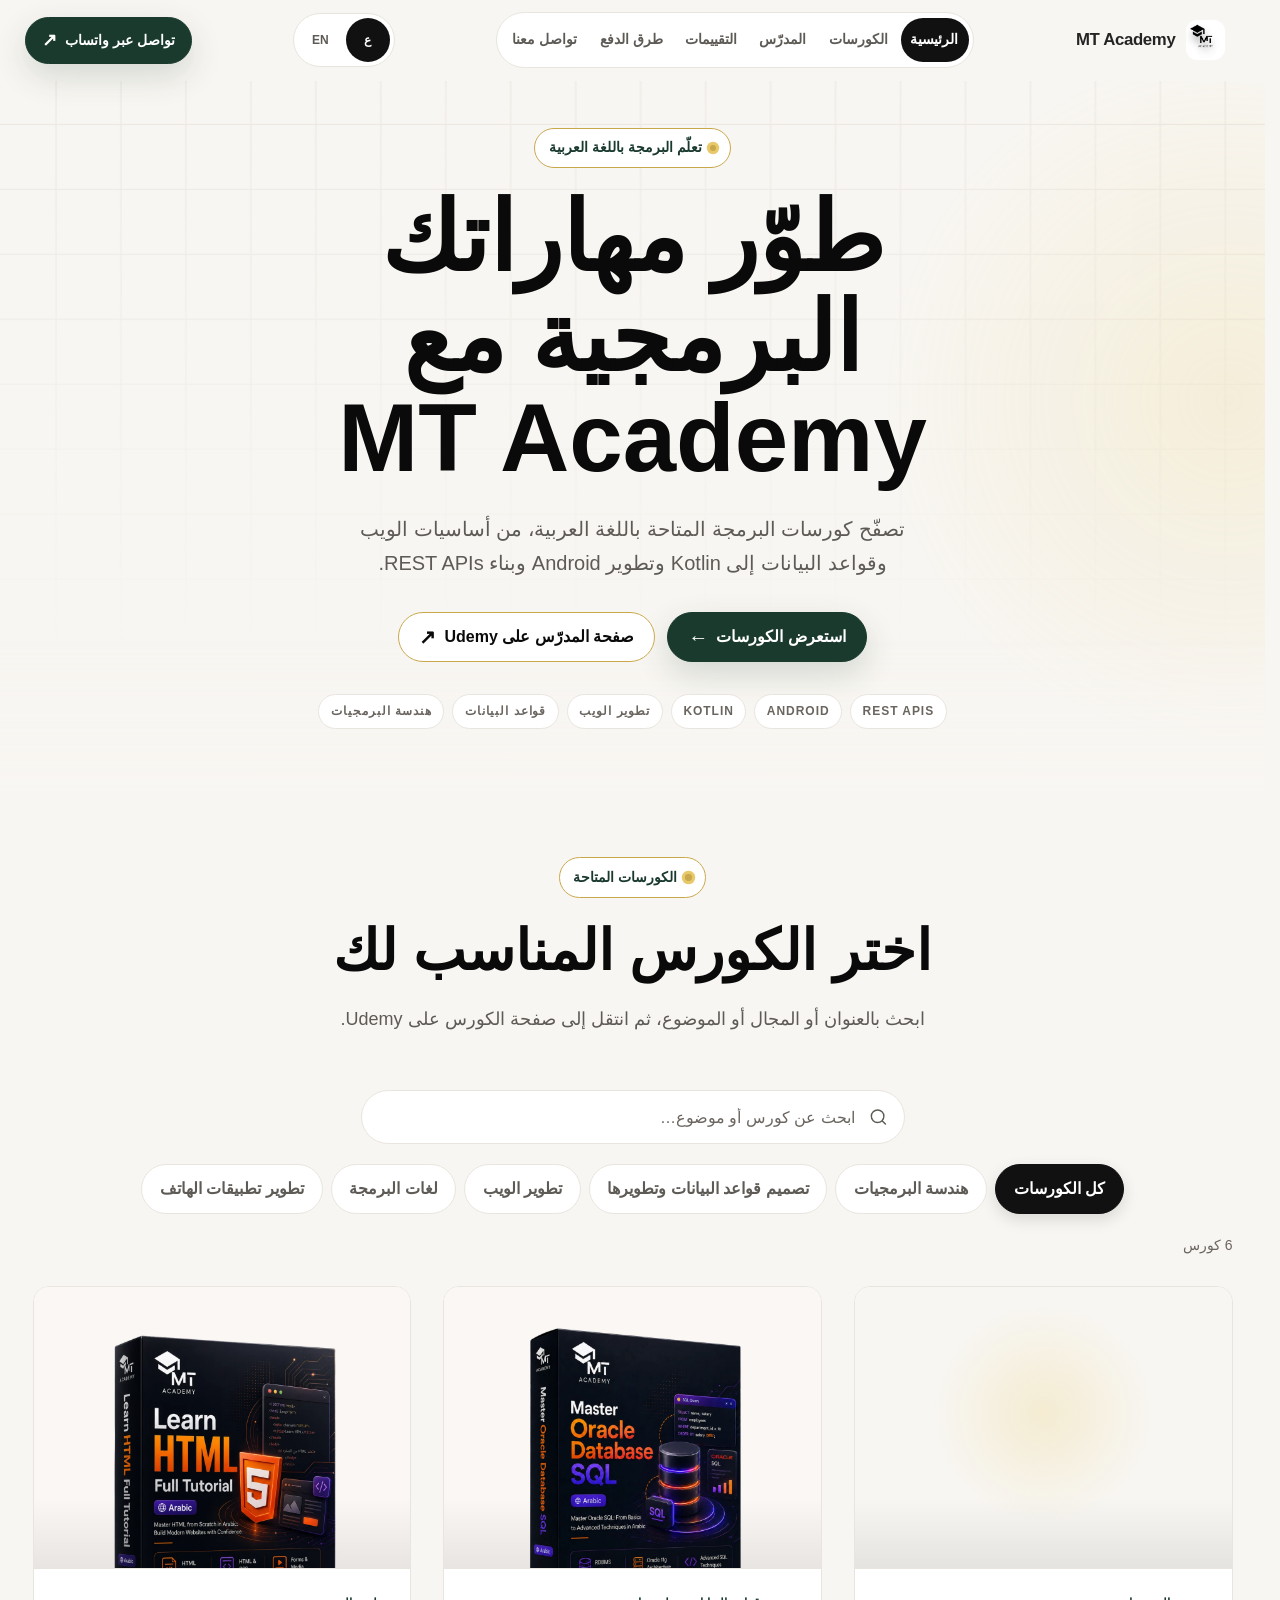
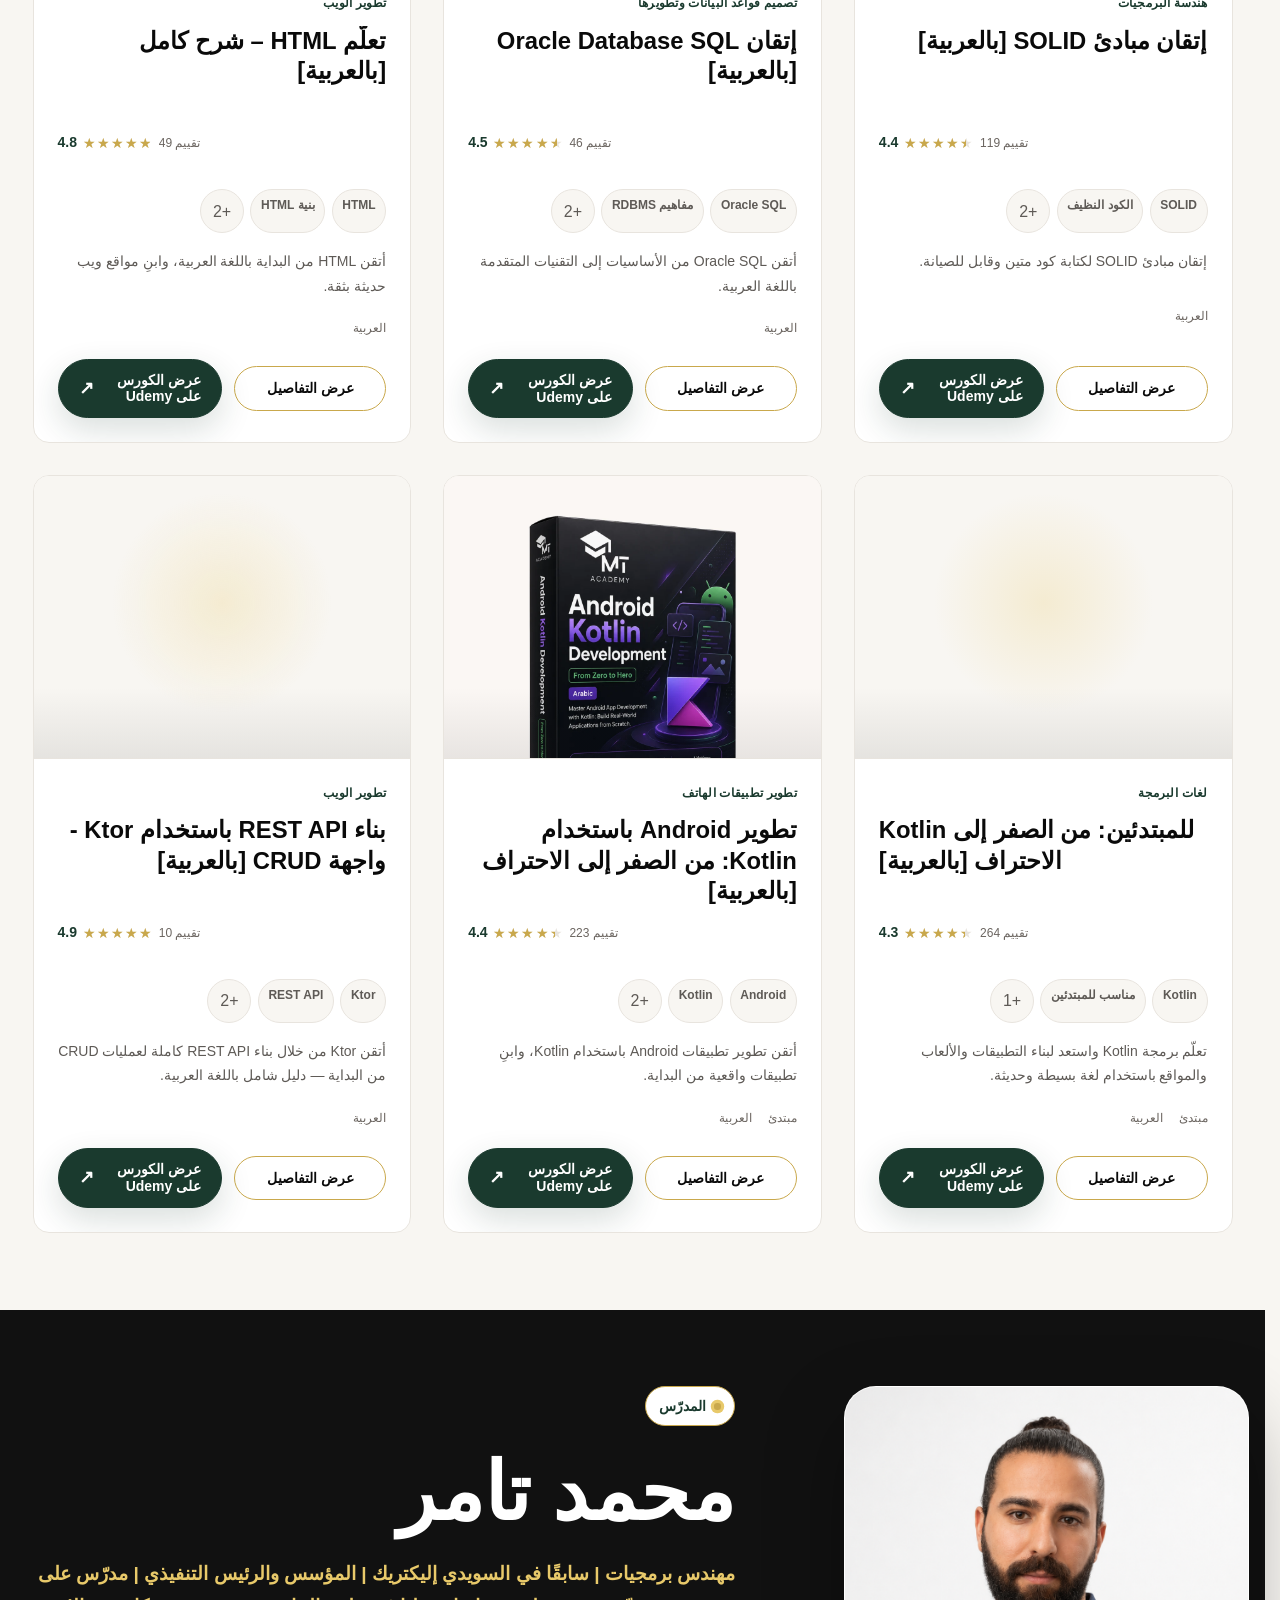
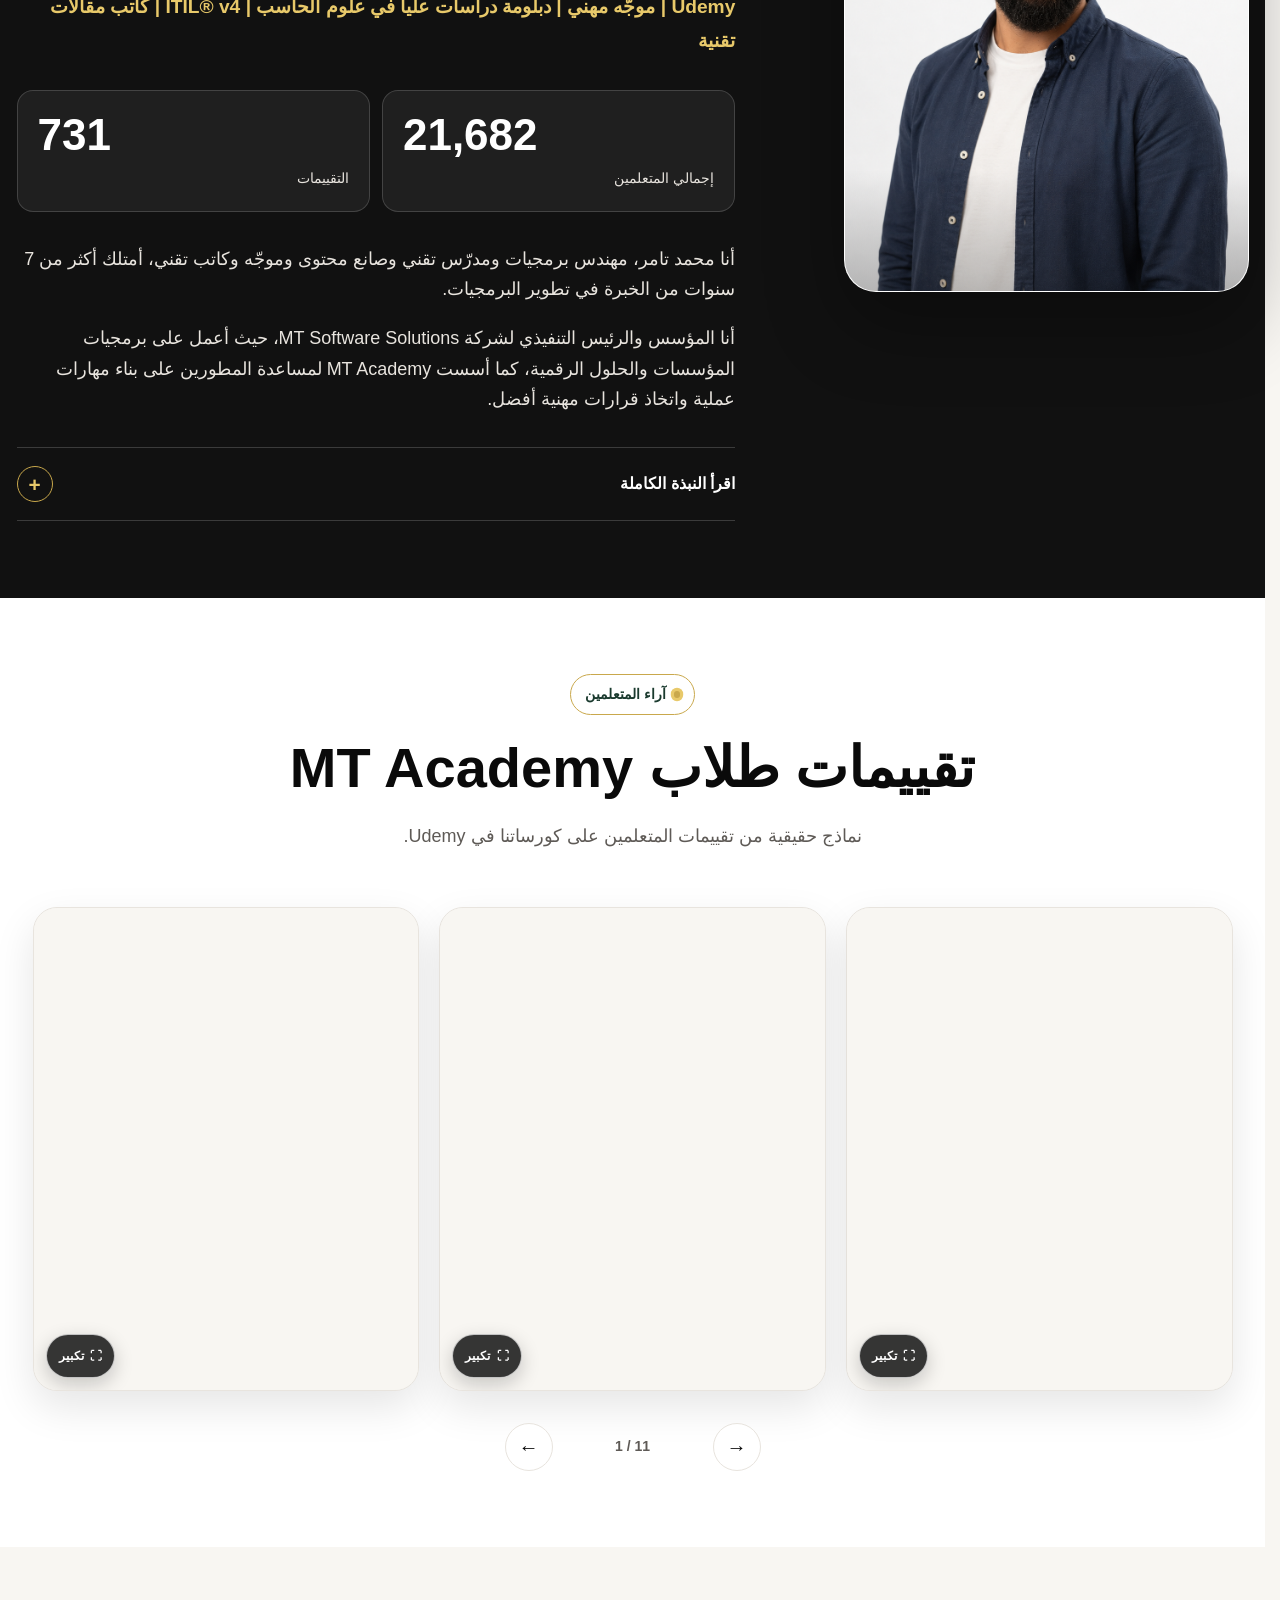
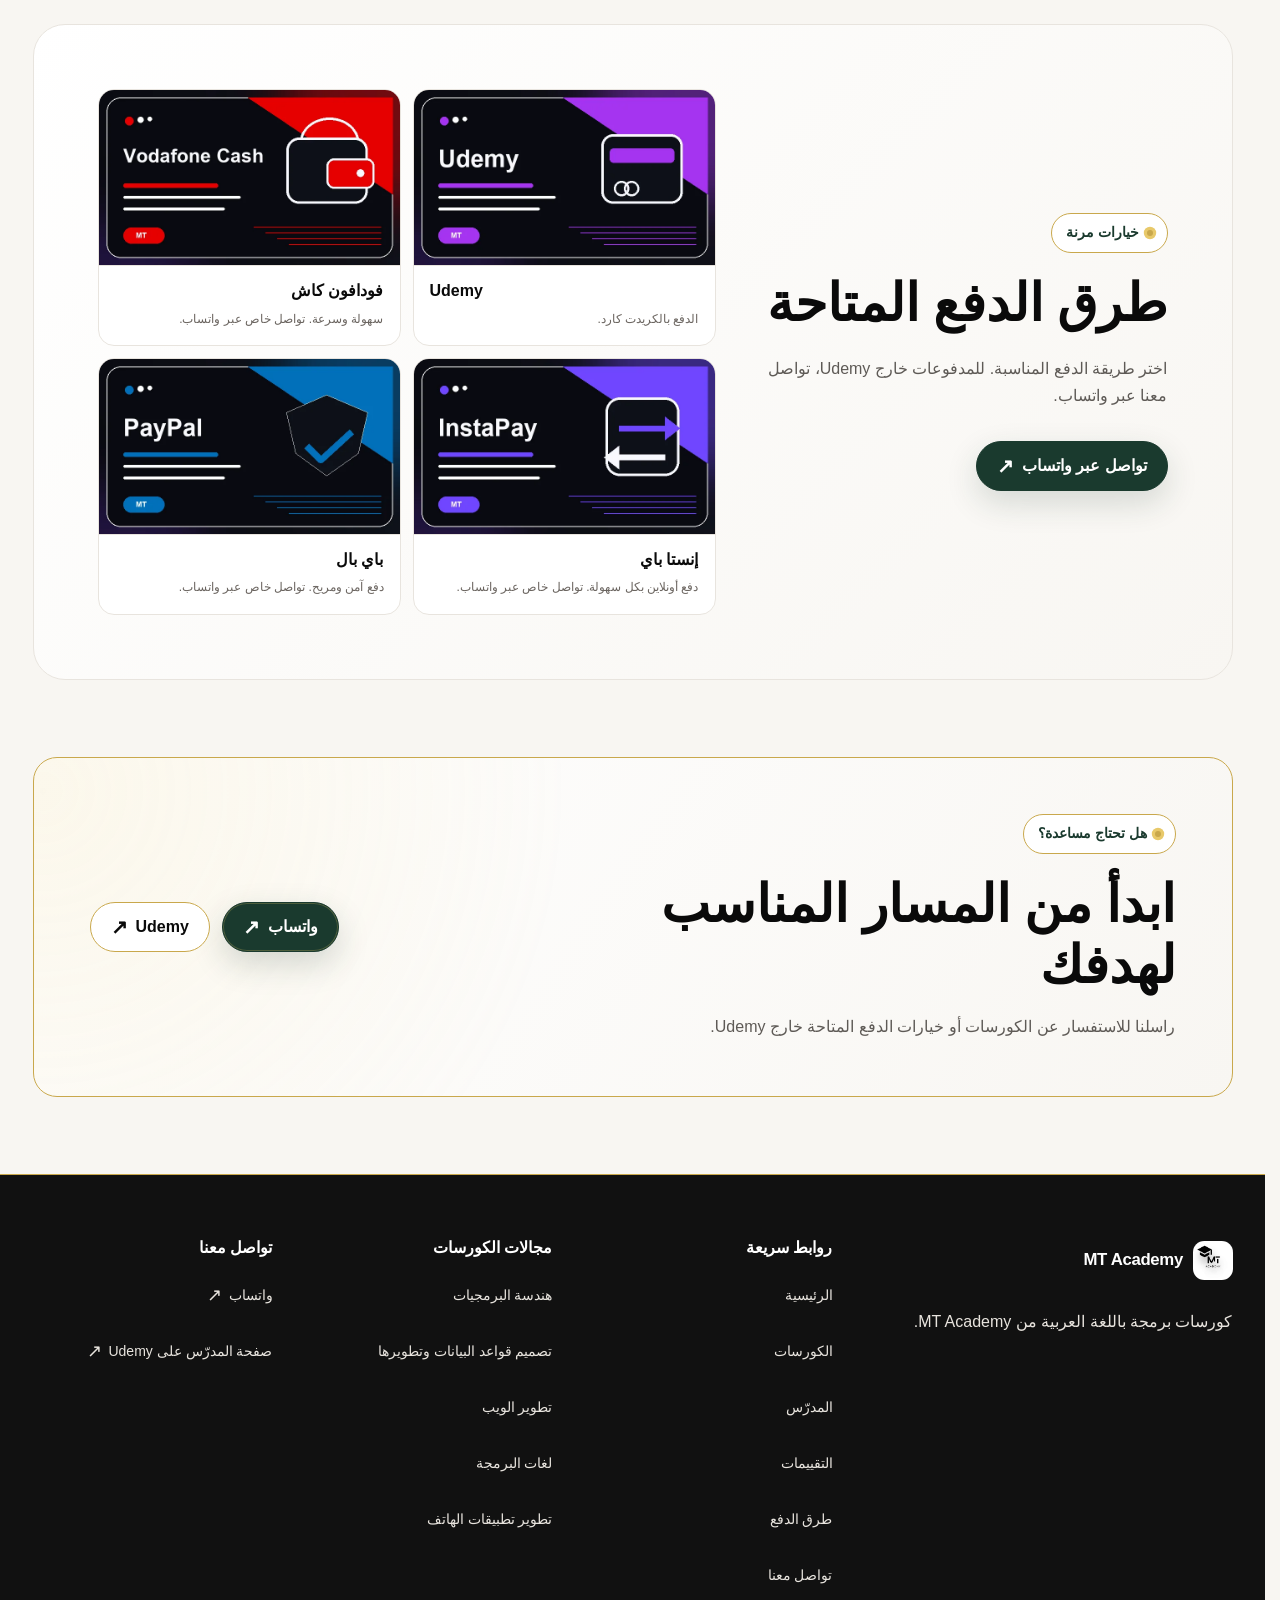
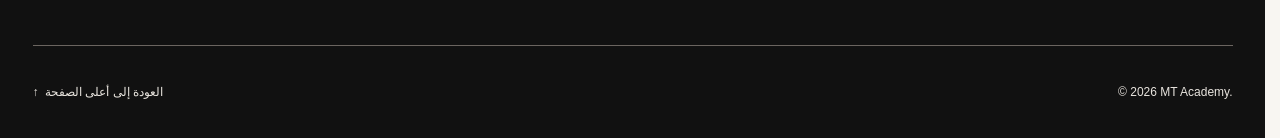
==== index.html @ cfdf0ddf "feat: add limited-time 30% course discount campaign" ====
<!doctype html>
<html lang="ar" dir="rtl">

<head>
  <meta charset="utf-8">
  <meta name="viewport" content="width=device-width, initial-scale=1">
  <meta name="theme-color" content="#f8f6f2">
  <meta name="color-scheme" content="light">
  <title>كورسات البرمجة بالعربي | MT Academy</title>
  <meta name="description"
    content="اكتشف كورسات MT Academy باللغة العربية في هندسة البرمجيات، وقواعد البيانات، وتطوير الويب، وKotlin، وAndroid، وبناء REST APIs.">
  <link rel="canonical" href="https://mtacademy-courses.github.io/">
  <link rel="alternate" hreflang="ar" href="https://mtacademy-courses.github.io/">
  <link rel="alternate" hreflang="en" href="https://mtacademy-courses.github.io/">
  <link rel="alternate" hreflang="x-default" href="https://mtacademy-courses.github.io/">

  <meta property="og:type" content="website">
  <meta property="og:locale" content="ar_EG">
  <meta property="og:site_name" content="MT Academy">
  <meta property="og:title" content="كورسات البرمجة بالعربي | MT Academy">
  <meta property="og:description"
    content="اكتشف كورسات MT Academy باللغة العربية في هندسة البرمجيات، وقواعد البيانات، وتطوير الويب، وKotlin، وAndroid، وبناء REST APIs.">
  <meta property="og:url" content="https://mtacademy-courses.github.io/">
  <meta property="og:image" content="https://mtacademy-courses.github.io/assets/images/brand/social-preview.png">
  <meta property="og:image:width" content="1200">
  <meta property="og:image:height" content="630">
  <meta property="og:image:alt" content="MT Academy — كورسات برمجة باللغة العربية">

  <meta name="twitter:card" content="summary_large_image">
  <meta name="twitter:title" content="كورسات البرمجة بالعربي | MT Academy">
  <meta name="twitter:description"
    content="اكتشف كورسات MT Academy باللغة العربية في هندسة البرمجيات، وقواعد البيانات، وتطوير الويب، وKotlin، وAndroid، وبناء REST APIs.">
  <meta name="twitter:image" content="https://mtacademy-courses.github.io/assets/images/brand/social-preview.png">
  <meta name="twitter:image:alt" content="MT Academy — كورسات برمجة باللغة العربية">

  <link rel="icon" type="image/jpeg" sizes="1000x1000" href="./assets/images/brand/mt-academy-logo.jpg">
  <link rel="stylesheet" href="./assets/css/styles.css">

  <script id="structured-data" type="application/ld+json">{}</script>
  <script defer src="./assets/js/courses-data.js"></script>
  <script defer src="./assets/js/app.js"></script>
</head>

<body>
  <span class="top-anchor" id="top" aria-hidden="true"></span>
  <a class="skip-link" href="#main-content" data-config-text="interface.skipToContentLabel">انتقل إلى المحتوى
    الرئيسي</a>

  <header class="site-header">
    <div class="container header-inner">
      <a class="brand" href="#top" aria-label="MT Academy — الصفحة الرئيسية">
        <img class="brand__logo" src="./assets/images/brand/mt-academy-logo.jpg" data-config-src="logo.src"
          width="1000" height="1000" alt="">
        <span class="brand__name" data-config-text="brandName">MT Academy</span>
      </a>

      <nav class="desktop-nav" aria-label="التنقل الرئيسي">
        <a class="nav-link is-active" data-nav-link data-config-text="navigation.0.label"
          data-config-href="navigation.0.href" href="#top">الرئيسية</a>
        <a class="nav-link" data-nav-link data-config-text="navigation.1.label" data-config-href="navigation.1.href"
          href="#courses">الكورسات</a>
        <a class="nav-link" data-nav-link data-config-text="navigation.2.label" data-config-href="navigation.2.href"
          href="#instructor">المدرّس</a>
        <a class="nav-link" data-nav-link data-config-text="navigation.3.label" data-config-href="navigation.3.href"
          href="#reviews">التقييمات</a>
        <a class="nav-link" data-nav-link data-config-text="navigation.4.label" data-config-href="navigation.4.href"
          href="#payment">طرق الدفع</a>
        <a class="nav-link" data-nav-link data-config-text="navigation.5.label" data-config-href="navigation.5.href"
          href="#contact">تواصل معنا</a>
      </nav>

      <div class="language-switcher language-switcher--desktop" data-language-switcher role="group"
        aria-label="اختيار اللغة">
        <button class="language-switcher__option is-active" type="button" data-language-option="ar" aria-label="العربية"
          aria-pressed="true" lang="ar">ع</button>
        <button class="language-switcher__option" type="button" data-language-option="en" aria-label="English"
          aria-pressed="false" lang="en">EN</button>
      </div>

      <a class="button button--compact header-cta" href="https://wa.me/201032105166"
        data-config-href="headerCta.url" target="_blank" rel="noopener noreferrer">
        <span data-config-text="headerCta.label">تواصل عبر واتساب</span>
        <span class="button__arrow" aria-hidden="true">↗</span>
      </a>

      <button class="menu-toggle" id="mobile-menu-toggle" type="button" aria-label="فتح القائمة"
        aria-controls="mobile-nav" aria-expanded="false">
        <span aria-hidden="true"></span>
        <span aria-hidden="true"></span>
        <span aria-hidden="true"></span>
      </button>
    </div>

    <div class="mobile-nav" id="mobile-nav" hidden>
      <nav class="mobile-nav__inner container" aria-label="التنقل على الهاتف">
        <a class="mobile-nav__link" data-nav-link data-config-text="navigation.0.label"
          data-config-href="navigation.0.href" href="#top">الرئيسية</a>
        <a class="mobile-nav__link" data-nav-link data-config-text="navigation.1.label"
          data-config-href="navigation.1.href" href="#courses">الكورسات</a>
        <a class="mobile-nav__link" data-nav-link data-config-text="navigation.2.label"
          data-config-href="navigation.2.href" href="#instructor">المدرّس</a>
        <a class="mobile-nav__link" data-nav-link data-config-text="navigation.3.label"
          data-config-href="navigation.3.href" href="#reviews">التقييمات</a>
        <a class="mobile-nav__link" data-nav-link data-config-text="navigation.4.label"
          data-config-href="navigation.4.href" href="#payment">طرق الدفع</a>
        <a class="mobile-nav__link" data-nav-link data-config-text="navigation.5.label"
          data-config-href="navigation.5.href" href="#contact">تواصل معنا</a>
        <div class="language-switcher language-switcher--mobile" data-language-switcher role="group"
          aria-label="اختيار اللغة">
          <button class="language-switcher__option is-active" type="button" data-language-option="ar"
            aria-label="العربية" aria-pressed="true" lang="ar">العربية</button>
          <button class="language-switcher__option" type="button" data-language-option="en" aria-label="English"
            aria-pressed="false" lang="en">English</button>
        </div>
        <a class="button mobile-nav__cta" href="https://wa.me/201032105166"
          data-config-href="headerCta.url" target="_blank" rel="noopener noreferrer">
          <span data-config-text="headerCta.label">تواصل عبر واتساب</span>
          <span class="button__arrow" aria-hidden="true">↗</span>
        </a>
      </nav>
    </div>
  </header>

  <main id="main-content">
    <section class="hero" aria-labelledby="hero-title">
      <div class="hero__glow hero__glow--one" aria-hidden="true"></div>
      <div class="container hero__content">
        <section class="promotion-panel" data-promotion aria-labelledby="promotion-title" hidden>
          <div class="promotion-panel__glow" aria-hidden="true"></div>
          <div class="promotion-panel__offer">
            <p class="promotion-panel__label" data-config-text="promotion.offerLabel">عرض لفترة محدودة</p>
            <p class="promotion-panel__discount" aria-hidden="true">
              <strong data-promotion-discount dir="ltr"></strong>
            </p>
          </div>

          <div class="promotion-panel__message">
            <h2 id="promotion-title" data-config-text="promotion.headline">خصم 30% على جميع الكورسات المتاحة</h2>
            <p data-config-text="promotion.supportingText">
              اختَر الكورس المناسب وابدأ التعلّم قبل انتهاء العرض.
            </p>
          </div>

          <div class="promotion-panel__countdown">
            <p id="promotion-countdown-label" data-config-text="promotion.countdownIntro">ينتهي العرض خلال</p>
            <time class="promotion-countdown" data-promotion-countdown role="timer"
              aria-labelledby="promotion-countdown-label">
              <span class="promotion-countdown__unit">
                <strong data-countdown-value="days"></strong>
                <span data-config-text="promotion.daysLabel">يوم</span>
              </span>
              <span class="promotion-countdown__unit">
                <strong data-countdown-value="hours"></strong>
                <span data-config-text="promotion.hoursLabel">ساعة</span>
              </span>
              <span class="promotion-countdown__unit">
                <strong data-countdown-value="minutes"></strong>
                <span data-config-text="promotion.minutesLabel">دقيقة</span>
              </span>
              <span class="promotion-countdown__unit">
                <strong data-countdown-value="seconds"></strong>
                <span data-config-text="promotion.secondsLabel">ثانية</span>
              </span>
            </time>
          </div>

          <div class="promotion-panel__action">
            <a class="button promotion-panel__cta" href="#courses" data-config-href="promotion.target">
              <span data-config-text="promotion.ctaLabel">استعرض الكورسات واحصل على الخصم</span>
              <span class="button__arrow" aria-hidden="true">↓</span>
            </a>
            <p class="promotion-panel__clarification" data-config-text="promotion.linkClarification">
              استخدم رابط Udemy الموجود داخل بطاقة الكورس للحصول على العرض.
            </p>
          </div>
        </section>
        <p class="visually-hidden" data-promotion-status role="status" aria-live="polite" aria-atomic="true"></p>

        <p class="eyebrow" data-config-text="hero.eyebrow">تعلّم البرمجة باللغة العربية</p>
        <h1 id="hero-title" data-config-text="hero.title">طوّر مهاراتك البرمجية مع MT Academy</h1>
        <p class="hero__description" data-config-text="hero.description">
          تصفّح كورسات البرمجة المتاحة باللغة العربية، من أساسيات الويب وقواعد البيانات إلى Kotlin وتطوير Android وبناء
          REST APIs.
        </p>
        <div class="hero__actions">
          <a class="button" href="#courses" data-config-href="hero.cta.href">
            <span data-config-text="hero.cta.label">تصفّح الكورسات</span>
            <span class="button__arrow" aria-hidden="true">←</span>
          </a>
          <a class="button button--secondary" href="https://www.udemy.com/user/mohamed-tamer-15/"
            data-config-href="hero.secondaryCta.href" target="_blank" rel="noopener noreferrer">
            <span data-config-text="hero.secondaryCta.label">صفحة المدرّس على Udemy</span>
            <span class="button__arrow" aria-hidden="true">↗</span>
          </a>
        </div>
        <div class="hero__topics" aria-label="مجالات الكورسات" data-hero-topics>
          <span>Programming</span>
          <span>Android</span>
          <span>Web</span>
          <span>Database</span>
          <span>Backend</span>
        </div>
      </div>
    </section>

    <section class="courses-section section" id="courses" aria-labelledby="courses-title">
      <div class="container">
        <div class="section-heading section-heading--centered">
          <p class="eyebrow" data-config-text="catalog.eyebrow">الكورسات المتاحة</p>
          <h2 id="courses-title" data-config-text="catalog.title">اختر الكورس المناسب لك</h2>
          <p data-config-text="catalog.description">
            ابحث بالعنوان أو المجال أو الموضوع، ثم انتقل إلى صفحة الكورس على Udemy.
          </p>
        </div>

        <div class="catalog-controls" aria-label="أدوات تصفية الكورسات">
          <div class="search-field">
            <label class="visually-hidden" for="course-search">ابحث في الكورسات</label>
            <svg aria-hidden="true" viewBox="0 0 24 24" width="20" height="20">
              <path d="m21 21-4.35-4.35m2.35-5.65a8 8 0 1 1-16 0 8 8 0 0 1 16 0Z" fill="none" stroke="currentColor"
                stroke-width="1.8" stroke-linecap="round"></path>
            </svg>
            <input id="course-search" type="search" inputmode="search" autocomplete="off"
              placeholder="ابحث عن كورس أو موضوع…">
            <button id="search-clear" class="search-clear" type="button" aria-label="مسح البحث" hidden>×</button>
          </div>

          <div class="filter-scroller" aria-label="تصنيف الكورسات">
            <div class="filter-buttons" id="filter-buttons" role="group" aria-label="تصفية حسب المجال"></div>
          </div>
        </div>

        <div class="catalog-meta">
          <p id="results-count" aria-live="polite" aria-atomic="true">جارٍ تحميل الكورسات…</p>
        </div>

        <div class="course-grid" id="course-grid"></div>

        <div class="empty-state" id="empty-state" hidden>
          <span class="empty-state__icon" aria-hidden="true">⌕</span>
          <h3>لم نجد كورسات مطابقة</h3>
          <p>جرّب كلمة بحث أخرى أو اعرض كل المجالات.</p>
          <button class="button button--secondary" id="empty-reset" type="button">إعادة ضبط البحث</button>
        </div>

        <noscript>
          <div class="noscript-courses">
            <h3>الكورسات المتاحة</h3>
            <p>يعمل البحث والتصفية عند تفعيل JavaScript. يمكنك التسجيل مباشرة من الروابط التالية:</p>
            <ul>
              <li><a
                  href="https://www.udemy.com/course/master-solid-principles-arabic/?couponCode=MT-SOLID-AUG-2026"
                  target="_blank" rel="noopener noreferrer">Master
                  SOLID Principles [Arabic]</a></li>
              <li><a
                  href="https://www.udemy.com/course/master-oracle-database-sql-arabic/?couponCode=MT-ORACLE-AUG-2026"
                  target="_blank" rel="noopener noreferrer">Master
                  Oracle Database SQL [Arabic]</a></li>
              <li><a
                  href="https://www.udemy.com/course/learn-html-full-tutorial-arabic/?couponCode=MT-HTML-AUG-2026"
                  target="_blank" rel="noopener noreferrer">Learn
                  HTML – Full Tutorial [Arabic]</a></li>
              <li><a href="https://www.udemy.com/course/kotlin-course-arabic/?couponCode=MT-KOTLIN-AUG-2026"
                  target="_blank" rel="noopener noreferrer">Kotlin for
                  Beginners: From Zero to Hero [Arabic]</a></li>
              <li><a
                  href="https://www.udemy.com/course/android-kotlin-development-from-zero-to-hero-2022-arabic/?couponCode=MT-ANDROID-AUG-2026"
                  target="_blank" rel="noopener noreferrer">Android
                  Kotlin Development: From Zero to Hero [Arabic]</a></li>
              <li><a href="https://www.udemy.com/course/ktor-restapi-arabic-2024/?couponCode=MT-KTOR-AUG-2026"
                  target="_blank" rel="noopener noreferrer">Build a
                  REST API with Ktor – CRUD API [Arabic]</a></li>
            </ul>
          </div>
        </noscript>
      </div>
    </section>

    <section class="instructor-section section" id="instructor" aria-labelledby="instructor-title">
      <div class="container instructor-layout">
        <figure class="instructor-visual">
          <div class="instructor-portrait-frame">
            <img src="./assets/images/Me.png" data-config-src="instructorProfile.image.src" width="948" height="1659"
              alt="Mohamed Tamer" loading="lazy" decoding="async">
          </div>
        </figure>

        <div class="instructor-content">
          <p class="eyebrow" data-config-text="instructor.eyebrow">المدرّس</p>
          <h2 id="instructor-title" data-config-text="instructor.name">محمد تامر</h2>
          <p class="instructor-headline" data-config-text="instructor.headline">
            مهندس برمجيات | سابقًا في السويدي إليكتريك | المؤسس والرئيس التنفيذي | مدرّس على Udemy | موجّه مهني
          </p>

          <div class="instructor-stats" aria-label="إحصائيات المدرّس">
            <div class="instructor-stat">
              <strong data-config-text="instructorProfile.totalLearners">21,682</strong>
              <span data-config-text="instructor.learnersLabel">إجمالي المتعلمين</span>
            </div>
            <div class="instructor-stat">
              <strong data-config-text="instructorProfile.totalReviews">731</strong>
              <span data-config-text="instructor.reviewsLabel">التقييمات</span>
            </div>
          </div>

          <div class="instructor-summary">
            <p data-config-text="instructor.summary.0">
              أنا محمد تامر، مهندس برمجيات ومدرّس تقني وصانع محتوى وموجّه وكاتب تقني، أمتلك أكثر من 7 سنوات من الخبرة
              في تطوير البرمجيات.
            </p>
            <p data-config-text="instructor.summary.1">
              أنا المؤسس والرئيس التنفيذي لشركة MT Software Solutions، كما أسست MT Academy لمساعدة المطورين على بناء
              مهارات عملية واتخاذ قرارات مهنية أفضل.
            </p>
          </div>

          <details class="instructor-details">
            <summary>
              <span data-config-text="instructor.moreLabel">اقرأ النبذة الكاملة</span>
              <span class="instructor-details__icon" aria-hidden="true">+</span>
            </summary>
            <div class="instructor-details__body">
              <p data-config-text="instructor.biography.0">بدأت رحلتي في هندسة البرمجيات بالتعلّم الذاتي المكثف من دون
                موجّه رسمي.</p>
              <p data-config-text="instructor.biography.1">عملت في تطوير Android Native، ثم مهندس برمجيات في السويدي
                إليكتريك.</p>
              <p data-config-text="instructor.biography.2">أعمل مدرّسًا على Udemy وموجّهًا للمطورين من دول مختلفة.</p>
              <p data-config-text="instructor.biography.3">أدرس حاليًا دبلومة دراسات عليا في علوم الحاسب بجامعة القاهرة.
              </p>
              <p data-config-text="instructor.biography.4">أساهم في المشاريع مفتوحة المصدر وأكتب مقالات تقنية.</p>
              <p data-config-text="instructor.biography.5">يدفعني التعلّم المستمر والهندسة العملية ومشاركة المعرفة.</p>

              <h3 data-config-text="instructor.focusTitle">مجالات التركيز والخبرة</h3>
              <ul class="instructor-focus-list">
                <li data-config-text="instructor.focusAreas.0">معمارية البرمجيات وتصميم الأنظمة.</li>
                <li data-config-text="instructor.focusAreas.1">الأنظمة الخلفية والموزعة.</li>
                <li data-config-text="instructor.focusAreas.2">قواعد البيانات.</li>
                <li data-config-text="instructor.focusAreas.3">السحابة وDevOps.</li>
                <li data-config-text="instructor.focusAreas.4">حلول المؤسسات.</li>
                <li data-config-text="instructor.focusAreas.5">تطوير الموبايل والويب.</li>
                <li data-config-text="instructor.focusAreas.6">هندسة الحاسب والأنظمة المدمجة.</li>
              </ul>
            </div>
          </details>
        </div>
      </div>
    </section>

    <section class="reviews-section section" id="reviews" aria-labelledby="reviews-title">
      <div class="container">
        <div class="section-heading section-heading--centered reviews-heading">
          <p class="eyebrow" data-config-text="reviewsSection.eyebrow">آراء المتعلمين</p>
          <h2 id="reviews-title" data-config-text="reviewsSection.title">تقييمات طلاب MT Academy</h2>
          <p data-config-text="reviewsSection.description">نماذج حقيقية من تقييمات المتعلمين على كورساتنا في Udemy.</p>
        </div>

        <div class="reviews-carousel" data-reviews-carousel>
          <div class="reviews-track" data-reviews-track aria-live="polite"></div>
          <div class="reviews-controls">
            <button class="reviews-control" type="button" data-reviews-previous
              aria-label="عرض مجموعة التقييمات السابقة">←</button>
            <p class="reviews-status" data-reviews-status aria-live="polite">1 / 11</p>
            <button class="reviews-control" type="button" data-reviews-next
              aria-label="عرض مجموعة التقييمات التالية">→</button>
          </div>
        </div>
      </div>
    </section>

    <section class="payment-section section" id="payment" aria-labelledby="payment-title">
      <div class="container">
        <div class="payment-shell">
          <div class="payment-copy">
            <p class="eyebrow" data-config-text="payment.eyebrow">خيارات مرنة</p>
            <h2 id="payment-title" data-config-text="payment.title">طرق الدفع المتاحة</h2>
            <p data-config-text="payment.description">
              التسجيل على Udemy متاح بالكريدت كارد. للدفع عبر فودافون كاش أو إنستا باي أو باي بال، تواصل معنا على
              واتساب.
            </p>
            <a class="button" href="https://wa.me/201032105166" data-config-href="contact.whatsapp" target="_blank"
              rel="noopener noreferrer">
              <span data-config-text="payment.contactLabel">استفسر عبر واتساب</span>
              <span class="button__arrow" aria-hidden="true">↗</span>
            </a>
          </div>
          <div class="payment-methods" id="payment-methods" aria-label="طرق الدفع المتاحة"></div>
        </div>
      </div>
    </section>

    <section class="faq-section section" id="faq" aria-labelledby="faq-title" hidden>
      <div class="container faq-layout">
        <div class="faq-heading">
          <p class="eyebrow" data-config-text="faq.eyebrow">معلومات سريعة</p>
          <h2 id="faq-title" data-config-text="faq.title">الأسئلة الشائعة</h2>
          <p data-config-text="faq.description">إجابات عن أكثر الأسئلة شيوعًا.</p>
        </div>
        <div class="faq-list" id="faq-list"></div>
      </div>
    </section>

    <section class="contact-section section" id="contact" aria-labelledby="contact-title">
      <div class="container contact-card">
        <div>
          <p class="eyebrow" data-config-text="contactSection.eyebrow">هل تحتاج مساعدة؟</p>
          <h2 id="contact-title" data-config-text="contactSection.title">ابدأ من المسار المناسب لهدفك</h2>
          <p data-config-text="contactSection.description">راسلنا للاستفسار عن الكورسات أو خيارات الدفع المتاحة خارج
            Udemy.</p>
        </div>
        <div class="contact-card__actions">
          <a class="button" href="https://wa.me/201032105166" data-config-href="contact.whatsapp" target="_blank"
            rel="noopener noreferrer">
            <span data-config-text="contactSection.whatsappLabel">واتساب</span>
            <span class="button__arrow" aria-hidden="true">↗</span>
          </a>
          <a class="button button--secondary" href="https://www.udemy.com/user/mohamed-tamer-15/"
            data-config-href="contact.enrollmentUrl" target="_blank" rel="noopener noreferrer">
            <span data-config-text="contactSection.udemyLabel">Udemy</span>
            <span class="button__arrow" aria-hidden="true">↗</span>
          </a>
        </div>
      </div>
    </section>
  </main>

  <footer class="site-footer">
    <div class="container footer-grid">
      <div class="footer-brand">
        <a class="brand" href="#top" aria-label="MT Academy — العودة إلى الأعلى">
          <img class="brand__logo" src="./assets/images/brand/mt-academy-logo.jpg" data-config-src="logo.src"
            width="1000" height="1000" alt="" loading="lazy">
          <span class="brand__name" data-config-text="brandName">MT Academy</span>
        </a>
        <p data-config-text="footer.statement">
          كورسات تقنية باللغة العربية من MT Academy.
        </p>
      </div>

      <nav class="footer-column" aria-labelledby="footer-nav-title">
        <h2 id="footer-nav-title" data-config-text="footer.navigationTitle">روابط سريعة</h2>
        <ul>
          <li><a data-config-text="navigation.0.label" href="#top">الرئيسية</a></li>
          <li><a data-config-text="navigation.1.label" href="#courses">الكورسات</a></li>
          <li><a data-config-text="navigation.2.label" href="#instructor">المدرّس</a></li>
          <li><a data-config-text="navigation.3.label" href="#reviews">التقييمات</a></li>
          <li><a data-config-text="navigation.4.label" href="#payment">طرق الدفع</a></li>
          <li><a data-config-text="navigation.5.label" href="#contact">تواصل معنا</a></li>
        </ul>
      </nav>

      <nav class="footer-column" aria-labelledby="footer-categories-title">
        <h2 id="footer-categories-title" data-config-text="footer.categoriesTitle">المجالات</h2>
        <ul id="footer-categories"></ul>
      </nav>

      <div class="footer-column">
        <h2 data-config-text="footer.contactTitle">تواصل معنا</h2>
        <ul>
          <li>
            <a href="https://wa.me/201032105166" data-config-href="contact.whatsapp" target="_blank"
              rel="noopener noreferrer"><span data-config-text="footer.whatsappLabel">WhatsApp</span><span
                class="button__arrow" aria-hidden="true">↗</span></a>
          </li>
          <li>
            <a href="https://www.udemy.com/user/mohamed-tamer-15/" data-config-href="contact.enrollmentUrl"
              target="_blank" rel="noopener noreferrer"><span data-config-text="footer.udemyProfileLabel">Udemy
                Instructor Profile</span><span class="button__arrow" aria-hidden="true">↗</span></a>
          </li>
        </ul>
      </div>
    </div>
    <div class="container footer-bottom">
      <p data-config-text="footer.copyright">© 2026 MT Academy. جميع الحقوق محفوظة.</p>
      <a href="#top"><span data-config-text="interface.backToTopLabel">العودة إلى الأعلى</span><span
          class="back-to-top__icon" aria-hidden="true">↑</span></a>
    </div>
  </footer>

  <dialog class="review-lightbox" id="review-lightbox" aria-labelledby="review-lightbox-title">
    <div class="review-lightbox__surface">
      <p class="visually-hidden" id="review-lightbox-title">صورة تقييم مكبرة</p>
      <button class="review-lightbox__close" id="review-lightbox-close" type="button"
        aria-label="إغلاق صورة التقييم">×</button>
      <div class="review-lightbox__media">
        <img class="review-lightbox__image" id="review-lightbox-image" alt="">
        <p class="review-lightbox__error" id="review-lightbox-error" role="status" hidden>
          تعذر تحميل صورة التقييم.
        </p>
      </div>
    </div>
  </dialog>

  <dialog class="course-dialog" id="course-dialog">
    <button class="dialog-close" id="dialog-close" type="button" aria-label="إغلاق تفاصيل الكورس">×</button>
    <div id="dialog-content"></div>
  </dialog>
</body>

</html>
---- assets/css/styles.css ----
:root {
  --white: #fff;
  --ink: #0a0a0a;
  --dark: #111;
  --gold: #c9a84c;
  --gold-light: #e8c96a;
  --green: #1a3a2e;
  --green-light: #2c5a44;
  --body: #242424;
  --muted: #5e5a56;
  --gray: #6b6560;
  --background: #f8f6f2;
  --background-elevated: #fff;
  --surface: #fff;
  --surface-raised: #f8f6f2;
  --surface-soft: #e8e4de;
  --primary: #c9a84c;
  --primary-bright: #e8c96a;
  --accent: #0a0a0a;
  --accent-pink: #2c5a44;
  --text: #0a0a0a;
  --text-muted: #5e5a56;
  --text-subtle: #6b6560;
  --border: #e8e4de;
  --border-strong: #c9a84c;
  --success: #2c5a44;

  --font-sans: -apple-system, BlinkMacSystemFont, "Segoe UI", Tahoma, Arial, sans-serif;
  --text-xs: 0.75rem;
  --text-sm: 0.875rem;
  --text-base: 1rem;
  --text-lg: 1.125rem;
  --text-xl: 1.25rem;

  --space-1: 0.25rem;
  --space-2: 0.5rem;
  --space-3: 0.75rem;
  --space-4: 1rem;
  --space-5: 1.25rem;
  --space-6: 1.5rem;
  --space-8: 2rem;
  --space-10: 2.5rem;
  --space-12: 3rem;
  --space-16: 4rem;
  --space-20: 5rem;
  --space-24: 6rem;

  --container: 75rem;
  --radius-sm: 0.625rem;
  --radius-md: 1rem;
  --radius-lg: 1.5rem;
  --radius-pill: 999px;
  --shadow-card: 0 1.5rem 4rem rgba(10, 10, 10, 0.12);
  --shadow-glow: 0 0 0 1px #c9a84c;
  --motion-duration-micro: 150ms;
  --motion-duration-component: 240ms;
  --motion-duration-reveal: 460ms;
  --motion-duration-ambient: 12s;
  --motion-ease-standard: cubic-bezier(0.2, 0.8, 0.2, 1);
  --motion-ease-emphasized: cubic-bezier(0.22, 1, 0.36, 1);
  --motion-ease-exit: cubic-bezier(0.4, 0, 1, 1);
  --motion-distance-sm: 0.35rem;
  --motion-distance-md: 1rem;
  --motion-stagger: 55ms;
  --transition-fast: var(--motion-duration-micro) var(--motion-ease-standard);
  --transition-base: var(--motion-duration-component) var(--motion-ease-emphasized);
  --z-header: 50;
  --z-menu: 45;
  --z-dialog: 100;
}

*,
*::before,
*::after {
  box-sizing: border-box;
}

html {
  color-scheme: light;
  scroll-behavior: smooth;
  scroll-padding-top: 6rem;
  scrollbar-gutter: stable;
}

body {
  margin: 0;
  min-width: 0;
  overflow-x: clip;
  background:
    radial-gradient(circle at 50% -10%, rgba(232, 201, 106, 0.2), transparent 28rem),
    var(--background);
  color: var(--body);
  font-family: var(--font-sans);
  font-size: var(--text-base);
  line-height: 1.7;
  -webkit-font-smoothing: antialiased;
  text-rendering: optimizeLegibility;
}

body.menu-open,
body.dialog-open,
body.review-lightbox-open,
body.is-scroll-locked {
  overflow: hidden;
}

body.is-scroll-locked {
  padding-left: var(--scroll-lock-left, 0);
  padding-right: var(--scroll-lock-right, 0);
}

body.is-scroll-locked .site-header,
body.is-scroll-locked .mobile-nav {
  padding-left: var(--scroll-lock-left, 0);
  padding-right: var(--scroll-lock-right, 0);
}

.top-anchor {
  position: absolute;
  inset-block-start: 0;
  inset-inline-start: 0;
  width: 1px;
  height: 1px;
  pointer-events: none;
}

img,
svg {
  display: block;
  max-width: 100%;
}

button,
input {
  font: inherit;
}

button,
a {
  -webkit-tap-highlight-color: transparent;
}

a {
  color: inherit;
  text-decoration: none;
}

p,
h1,
h2,
h3 {
  margin-block-start: 0;
}

h1,
h2,
h3 {
  color: var(--ink);
  line-height: 1.18;
  letter-spacing: -0.035em;
}

html[lang="ar"] h1,
html[lang="ar"] h2,
html[lang="ar"] h3 {
  letter-spacing: 0;
}

h2 {
  margin-block-end: var(--space-5);
  font-size: clamp(2rem, 5vw, 3.5rem);
}

h3 {
  font-size: clamp(1.2rem, 2.2vw, 1.5rem);
}

::selection {
  background: var(--gold-light);
  color: var(--ink);
}

:focus-visible {
  outline: 3px solid var(--ink);
  outline-offset: 3px;
}

[hidden] {
  display: none !important;
}

.container {
  width: min(calc(100% - 2rem), var(--container));
  margin-inline: auto;
}

.section {
  padding-block: clamp(3.75rem, 6vw, 6rem);
}

.motion-ready .motion-reveal {
  opacity: 0;
  transform: translate3d(0, var(--motion-distance-md), 0);
  transition:
    opacity var(--motion-duration-reveal) var(--motion-ease-standard) var(--motion-delay, 0ms),
    transform var(--motion-duration-reveal) var(--motion-ease-emphasized) var(--motion-delay, 0ms);
  will-change: opacity, transform;
}

.motion-ready .motion-reveal--inline-start {
  transform: translate3d(calc(var(--motion-distance-md) * -1), 0, 0);
}

html[dir="rtl"].motion-ready .motion-reveal--inline-start {
  transform: translate3d(var(--motion-distance-md), 0, 0);
}

.motion-ready .motion-reveal--inline-end {
  transform: translate3d(var(--motion-distance-md), 0, 0);
}

html[dir="rtl"].motion-ready .motion-reveal--inline-end {
  transform: translate3d(calc(var(--motion-distance-md) * -1), 0, 0);
}

.motion-ready .motion-reveal.is-revealed {
  opacity: 1;
  transform: translate3d(0, 0, 0);
  will-change: auto;
}

.visually-hidden {
  position: absolute !important;
  width: 1px !important;
  height: 1px !important;
  padding: 0 !important;
  overflow: hidden !important;
  clip: rect(0, 0, 0, 0) !important;
  white-space: nowrap !important;
  border: 0 !important;
}

.skip-link {
  position: fixed;
  inset-block-start: var(--space-3);
  inset-inline-start: var(--space-3);
  z-index: calc(var(--z-header) + 10);
  padding: var(--space-3) var(--space-5);
  border-radius: var(--radius-sm);
  background: var(--ink);
  color: var(--white);
  font-weight: 800;
  transform: translateY(-150%);
  transition: transform var(--transition-fast);
}

.skip-link:focus {
  transform: translateY(0);
}

.eyebrow {
  display: inline-flex;
  align-items: center;
  gap: var(--space-2);
  margin-block-end: var(--space-5);
  padding: 0.45rem 0.85rem;
  border: 1px solid var(--gold);
  border-radius: var(--radius-pill);
  background: var(--white);
  color: var(--green);
  font-size: var(--text-sm);
  font-weight: 750;
  letter-spacing: 0;
}

.eyebrow::before {
  width: 0.4rem;
  height: 0.4rem;
  border-radius: 50%;
  background: var(--gold);
  box-shadow: 0 0 0 0.2rem var(--gold-light);
  content: "";
}

.button {
  display: inline-flex;
  min-height: 3rem;
  align-items: center;
  justify-content: center;
  gap: var(--space-2);
  padding: 0.75rem 1.25rem;
  border: 1px solid var(--green);
  border-radius: var(--radius-pill);
  background: var(--green);
  box-shadow: 0 0.75rem 2rem rgba(26, 58, 46, 0.16);
  color: var(--white);
  font-weight: 800;
  line-height: 1.2;
  cursor: pointer;
  transition:
    transform var(--transition-fast),
    box-shadow var(--transition-fast),
    background-color var(--transition-fast),
    border-color var(--transition-fast);
}

.button:active {
  transform: translateY(1px) scale(0.985);
  box-shadow: 0 0.4rem 1rem rgba(26, 58, 46, 0.14);
}

.button--secondary {
  border-color: var(--gold);
  background: var(--white);
  box-shadow: none;
  color: var(--ink);
}

.button--compact {
  min-height: 2.75rem;
  padding-inline: 1rem;
  font-size: var(--text-sm);
}

.button__arrow {
  display: inline-block;
  font-size: 1.25em;
  transition: transform var(--transition-fast);
}

@media (hover: hover) and (pointer: fine) {
  .button:hover {
    border-color: var(--green-light);
    background: var(--green-light);
    transform: translateY(-2px);
    box-shadow: 0 1rem 2.5rem rgba(26, 58, 46, 0.22);
  }

  .motion-ready .hero.is-motion-ready.is-revealed .hero__actions .button:hover {
    transform: translateY(-2px);
  }

  .button--secondary:hover {
    border-color: var(--ink);
    background: var(--background);
    box-shadow: none;
  }

  .button:hover .button__arrow {
    transform: translate3d(-0.2rem, -0.08rem, 0);
  }

  html[dir="ltr"] .button:hover .button__arrow {
    transform: translate3d(0.2rem, -0.08rem, 0);
  }
}

.site-header {
  position: fixed;
  inset-block-start: 0;
  inset-inline: 0;
  z-index: var(--z-header);
  padding-block: 0.75rem;
  border-block-end: 1px solid transparent;
  background: rgba(248, 246, 242, 0.92);
  backdrop-filter: blur(18px) saturate(140%);
  transition:
    border-color var(--transition-base),
    background-color var(--transition-base),
    box-shadow var(--transition-base),
    backdrop-filter var(--transition-base);
}

.site-header.is-scrolled {
  border-color: var(--border);
  background: rgba(255, 255, 255, 0.96);
  backdrop-filter: blur(22px) saturate(150%);
  box-shadow: 0 0.5rem 2rem rgba(10, 10, 10, 0.06);
}

.header-inner {
  display: flex;
  min-height: 3.5rem;
  align-items: center;
  justify-content: space-between;
  gap: var(--space-4);
}

.brand {
  display: inline-flex;
  min-height: 2.75rem;
  align-items: center;
  gap: 0.65rem;
  font-weight: 850;
  white-space: nowrap;
}

.brand__logo {
  width: 2.45rem;
  height: 2.45rem;
  border-radius: 0.7rem;
  object-fit: contain;
}

.brand__name {
  direction: ltr;
  font-size: 1.05rem;
  letter-spacing: -0.02em;
}

.desktop-nav {
  display: none;
}

.header-cta {
  display: none;
}

.language-switcher {
  display: inline-flex;
  align-items: center;
  gap: 0.2rem;
  padding: 0.25rem;
  border: 1px solid var(--border);
  border-radius: var(--radius-pill);
  background: var(--white);
}

.language-switcher--desktop {
  display: none;
}

.language-switcher__option {
  min-width: 2.75rem;
  min-height: 2.75rem;
  padding: 0.4rem 0.65rem;
  border: 0;
  border-radius: var(--radius-pill);
  background: transparent;
  color: var(--text-muted);
  font-size: var(--text-xs);
  font-weight: 850;
  line-height: 1;
  cursor: pointer;
  transition: color var(--transition-fast), background-color var(--transition-fast);
}

.language-switcher__option:hover {
  color: var(--text);
}

.language-switcher__option.is-active,
.language-switcher__option[aria-pressed="true"] {
  background: var(--dark);
  color: var(--white);
}

.menu-toggle {
  display: inline-flex;
  width: 2.75rem;
  height: 2.75rem;
  flex-direction: column;
  align-items: center;
  justify-content: center;
  gap: 0.3rem;
  padding: 0;
  border: 1px solid var(--border);
  border-radius: 50%;
  background: var(--white);
  color: var(--ink);
  cursor: pointer;
  transition:
    transform var(--transition-fast),
    border-color var(--transition-fast),
    background-color var(--transition-fast);
}

.menu-toggle:active {
  transform: scale(0.94);
}

.menu-toggle span {
  width: 1.1rem;
  height: 2px;
  border-radius: 2px;
  background: currentColor;
  transition: transform var(--transition-fast), opacity var(--transition-fast);
}

.menu-toggle[aria-expanded="true"] span:nth-child(1) {
  transform: translateY(0.38rem) rotate(45deg);
}

.menu-toggle[aria-expanded="true"] span:nth-child(2) {
  opacity: 0;
}

.menu-toggle[aria-expanded="true"] span:nth-child(3) {
  transform: translateY(-0.38rem) rotate(-45deg);
}

.mobile-nav {
  position: fixed;
  inset-block-start: 5rem;
  inset-inline: 0;
  z-index: var(--z-menu);
  height: calc(100dvh - 5rem);
  overflow-y: auto;
  padding-block: var(--space-5);
  border-block-start: 1px solid var(--border);
  background: var(--white);
  backdrop-filter: blur(20px);
  opacity: 0;
  pointer-events: none;
  transform: translateY(-0.75rem);
  transition:
    opacity var(--motion-duration-component) var(--motion-ease-standard),
    transform var(--motion-duration-component) var(--motion-ease-emphasized);
}

.mobile-nav.is-open {
  opacity: 1;
  pointer-events: auto;
  transform: translateY(0);
}

.mobile-nav.is-closing {
  pointer-events: none;
}

.mobile-nav__inner {
  display: flex;
  flex-direction: column;
  gap: var(--space-2);
}

.mobile-nav__link {
  display: flex;
  min-height: 3.5rem;
  align-items: center;
  padding-inline: var(--space-5);
  border-radius: var(--radius-md);
  color: var(--text-muted);
  font-size: var(--text-lg);
  font-weight: 750;
  opacity: 0;
  transform: translate3d(0, calc(var(--motion-distance-sm) * -1), 0);
  transition:
    color var(--transition-fast),
    background-color var(--transition-fast),
    opacity var(--motion-duration-component) var(--motion-ease-standard),
    transform var(--motion-duration-component) var(--motion-ease-emphasized);
}

.mobile-nav .language-switcher--mobile,
.mobile-nav .mobile-nav__cta {
  opacity: 0;
  transform: translate3d(0, calc(var(--motion-distance-sm) * -1), 0);
  transition:
    opacity var(--motion-duration-component) var(--motion-ease-standard),
    transform var(--motion-duration-component) var(--motion-ease-emphasized);
}

.mobile-nav.is-open .mobile-nav__link,
.mobile-nav.is-open .language-switcher--mobile,
.mobile-nav.is-open .mobile-nav__cta {
  opacity: 1;
  transform: translate3d(0, 0, 0);
}

.mobile-nav.is-open .mobile-nav__link:nth-child(1) { transition-delay: 20ms; }
.mobile-nav.is-open .mobile-nav__link:nth-child(2) { transition-delay: 50ms; }
.mobile-nav.is-open .mobile-nav__link:nth-child(3) { transition-delay: 80ms; }
.mobile-nav.is-open .mobile-nav__link:nth-child(4) { transition-delay: 110ms; }
.mobile-nav.is-open .mobile-nav__link:nth-child(5) { transition-delay: 140ms; }
.mobile-nav.is-open .mobile-nav__link:nth-child(6) { transition-delay: 170ms; }
.mobile-nav.is-open .language-switcher--mobile { transition-delay: 200ms; }
.mobile-nav.is-open .mobile-nav__cta { transition-delay: 230ms; }

.mobile-nav__link:hover,
.mobile-nav__link.is-active {
  background: var(--background);
  color: var(--ink);
}

.mobile-nav__cta {
  margin-block-start: var(--space-4);
}

.language-switcher--mobile {
  width: 100%;
  margin-block-start: var(--space-4);
}

.language-switcher--mobile .language-switcher__option {
  min-height: 3rem;
  flex: 1;
}

.hero {
  position: relative;
  display: grid;
  min-height: auto;
  place-items: center;
  overflow: hidden;
  padding-block: clamp(7.5rem, 10vw, 8.5rem) clamp(3rem, 5vw, 4rem);
  isolation: isolate;
}

.hero::before {
  position: absolute;
  inset: 0;
  z-index: -2;
  background-image:
    linear-gradient(var(--border) 1px, transparent 1px),
    linear-gradient(90deg, var(--border) 1px, transparent 1px);
  background-size: 4rem 4rem;
  mask-image: linear-gradient(to bottom, black, transparent 82%);
  content: "";
  transform: translate3d(0, 0, 0) scale(1.015);
}

.hero::after {
  position: absolute;
  inset-block-end: 0;
  inset-inline: 0;
  height: 10rem;
  z-index: -1;
  background: linear-gradient(to bottom, transparent, var(--background));
  content: "";
}

.hero__glow {
  --glow-color: var(--gold-light);
  position: absolute;
  z-index: -1;
  width: min(85vw, 44rem);
  aspect-ratio: 1;
  border-radius: 50%;
  background: radial-gradient(circle, var(--glow-color) 0%, transparent 70%);
  opacity: 0.18;
  pointer-events: none;
  transform: translate3d(0, 0, 0) scale(1);
  transform-origin: center;
}

.hero__glow--one {
  inset-block-start: 3rem;
  right: -25%;
}

.hero__content {
  max-width: var(--container);
  text-align: center;
}

.promotion-panel {
  position: relative;
  display: grid;
  gap: var(--space-4);
  width: 100%;
  margin-block-end: clamp(2rem, 4vw, 3rem);
  padding: clamp(0.875rem, 3vw, 1.35rem);
  overflow: hidden;
  border: 1px solid var(--gold);
  border-radius: var(--radius-lg);
  background:
    linear-gradient(135deg, rgba(44, 90, 68, 0.62), transparent 52%),
    var(--green);
  box-shadow: 0 1.35rem 3.5rem rgba(10, 10, 10, 0.2);
  color: var(--white);
  text-align: center;
  isolation: isolate;
}

.promotion-panel__glow {
  position: absolute;
  inset-block-start: -8rem;
  inset-inline-end: -6rem;
  z-index: -1;
  width: 18rem;
  aspect-ratio: 1;
  border-radius: 50%;
  background: radial-gradient(circle, rgba(232, 201, 106, 0.25), transparent 68%);
  pointer-events: none;
}

.promotion-panel__offer {
  display: flex;
  align-items: center;
  justify-content: center;
  gap: var(--space-4);
  min-width: 0;
}

.promotion-panel__label {
  display: inline-flex;
  min-height: 2rem;
  align-items: center;
  margin: 0;
  padding: 0.35rem 0.75rem;
  border: 1px solid rgba(232, 201, 106, 0.76);
  border-radius: var(--radius-pill);
  background: rgba(10, 10, 10, 0.28);
  color: var(--gold-light);
  font-size: clamp(0.68rem, 2.6vw, var(--text-xs));
  font-weight: 850;
  letter-spacing: 0.05em;
  line-height: 1.2;
}

html[lang="ar"] .promotion-panel__label {
  letter-spacing: 0;
}

.promotion-panel__discount {
  margin: 0;
  color: var(--gold-light);
  line-height: 0.88;
}

.promotion-panel__discount strong {
  font-size: clamp(3.25rem, 15vw, 5.35rem);
  font-variant-numeric: tabular-nums;
  font-weight: 950;
  letter-spacing: -0.075em;
  text-shadow: 0 0.35rem 1.5rem rgba(232, 201, 106, 0.18);
  white-space: nowrap;
}

.promotion-panel__message {
  min-width: 0;
}

.promotion-panel__message h2 {
  margin-block-end: var(--space-2);
  color: var(--white);
  font-size: clamp(1.25rem, 4.9vw, 1.75rem);
  line-height: 1.2;
  text-wrap: balance;
}

.promotion-panel__message p,
.promotion-panel__countdown > p,
.promotion-panel__clarification {
  color: rgba(255, 255, 255, 0.82);
}

.promotion-panel__message p {
  margin: 0;
  font-size: var(--text-sm);
  line-height: 1.55;
}

.promotion-panel__countdown {
  min-width: 0;
}

.promotion-panel__countdown > p {
  margin-block-end: var(--space-2);
  font-size: var(--text-xs);
  font-weight: 800;
}

.promotion-countdown {
  display: grid;
  grid-template-columns: repeat(4, minmax(0, 1fr));
  gap: clamp(0.25rem, 1.5vw, var(--space-2));
  direction: ltr;
}

.promotion-countdown__unit {
  display: flex;
  min-width: 0;
  min-height: 4.1rem;
  flex-direction: column;
  align-items: center;
  justify-content: center;
  padding: 0.45rem 0.2rem;
  border: 1px solid rgba(232, 201, 106, 0.34);
  border-radius: var(--radius-sm);
  background: rgba(10, 10, 10, 0.24);
  line-height: 1.1;
}

.promotion-countdown__unit strong {
  color: var(--white);
  font-size: clamp(1.35rem, 6vw, 1.85rem);
  font-variant-numeric: tabular-nums;
  font-weight: 900;
  letter-spacing: -0.035em;
  white-space: nowrap;
}

.promotion-countdown__unit span {
  margin-block-start: 0.3rem;
  overflow: hidden;
  color: var(--gold-light);
  font-size: clamp(0.6rem, 2.5vw, 0.7rem);
  font-weight: 750;
  text-overflow: ellipsis;
  white-space: nowrap;
}

.promotion-panel__action {
  display: flex;
  min-width: 0;
  flex-direction: column;
  justify-content: center;
  gap: var(--space-2);
}

.promotion-panel__cta {
  width: 100%;
  min-height: 3.25rem;
  border-color: var(--gold-light);
  background: var(--gold-light);
  box-shadow: 0 0.75rem 2rem rgba(10, 10, 10, 0.2);
  color: var(--ink);
  font-size: var(--text-sm);
}

.promotion-panel__cta:focus-visible {
  outline-color: var(--white);
}

.promotion-panel__clarification {
  max-width: 34rem;
  margin: 0 auto;
  font-size: 0.7rem;
  line-height: 1.45;
}

html[data-promotion-active="true"] .promotion-panel {
  animation: promotion-panel-in 420ms var(--motion-ease-emphasized) both;
}

@keyframes promotion-panel-in {
  from {
    opacity: 0;
    transform: translate3d(0, 0.6rem, 0);
  }
}

@media (hover: hover) and (pointer: fine) {
  .promotion-panel__cta:hover {
    border-color: var(--white);
    background: var(--white);
    box-shadow: 0 1rem 2.5rem rgba(10, 10, 10, 0.28);
  }
}

.hero h1 {
  max-width: 16ch;
  margin: 0 auto var(--space-6);
  background: none;
  color: var(--ink);
  font-size: clamp(2.75rem, 10vw, 6rem);
  line-height: 1.04;
  letter-spacing: -0.055em;
  text-wrap: balance;
}

.hero h1 span {
  background: none;
  color: var(--green);
}

.hero__description {
  max-width: 43rem;
  margin: 0 auto var(--space-8);
  color: var(--text-muted);
  font-size: clamp(1rem, 2.5vw, 1.25rem);
  text-wrap: balance;
}

.hero__actions {
  display: flex;
  flex-direction: column;
  align-items: stretch;
  justify-content: center;
  gap: var(--space-3);
  max-width: 27rem;
  margin-inline: auto;
}

.hero__topics {
  display: flex;
  max-width: 42rem;
  flex-wrap: wrap;
  justify-content: center;
  gap: var(--space-2);
  margin: var(--space-8) auto 0;
  color: var(--text-subtle);
  direction: ltr;
  font-size: var(--text-xs);
  font-weight: 700;
  letter-spacing: 0.08em;
  text-transform: uppercase;
}

.hero__topics span {
  padding: 0.42rem 0.72rem;
  border: 1px solid var(--border);
  border-radius: var(--radius-pill);
  background: var(--white);
}

.motion-ready .hero.is-motion-ready .eyebrow,
.motion-ready .hero.is-motion-ready h1,
.motion-ready .hero.is-motion-ready .hero__description,
.motion-ready .hero.is-motion-ready .hero__actions .button,
.motion-ready .hero.is-motion-ready .hero__topics span {
  opacity: 0;
  transform: translate3d(0, var(--motion-distance-sm), 0);
  transition:
    opacity 420ms var(--motion-ease-standard),
    transform 420ms var(--motion-ease-emphasized);
  will-change: opacity, transform;
}

.motion-ready .hero.is-motion-ready .eyebrow {
  transform: translate3d(0, calc(var(--motion-distance-sm) * -1), 0);
  transition-delay: 30ms;
}

.motion-ready .hero.is-motion-ready h1 {
  transition-delay: 90ms;
}

.motion-ready .hero.is-motion-ready .hero__description {
  transition-delay: 155ms;
}

.motion-ready .hero.is-motion-ready .hero__actions .button:nth-child(1) {
  transition-delay: 220ms;
}

.motion-ready .hero.is-motion-ready .hero__actions .button:nth-child(2) {
  transition-delay: 275ms;
}

.motion-ready .hero.is-motion-ready .hero__topics span {
  transition-delay: min(calc(335ms + var(--hero-topic-index, 0) * 42ms), 545ms);
}

.motion-ready .hero.is-motion-ready.is-revealed .eyebrow,
.motion-ready .hero.is-motion-ready.is-revealed h1,
.motion-ready .hero.is-motion-ready.is-revealed .hero__description,
.motion-ready .hero.is-motion-ready.is-revealed .hero__actions .button,
.motion-ready .hero.is-motion-ready.is-revealed .hero__topics span {
  opacity: 1;
  transform: translate3d(0, 0, 0);
  will-change: auto;
}

.motion-ready .hero.is-motion-ready.is-revealed .hero__actions .button:active {
  transform: translateY(1px) scale(0.985);
}

.motion-ready .hero__glow {
  animation: hero-glow-breathe var(--motion-duration-ambient) var(--motion-ease-standard) infinite alternate;
  animation-play-state: var(--ambient-animation-state, running);
}

.motion-ready .hero::before {
  animation: hero-grid-drift 16s var(--motion-ease-standard) infinite alternate;
  animation-play-state: var(--ambient-animation-state, running);
}

@keyframes hero-glow-breathe {
  to {
    opacity: 0.23;
    transform: translate3d(-1rem, 0.65rem, 0) scale(1.055);
  }
}

@keyframes hero-grid-drift {
  to {
    opacity: 0.78;
    transform: translate3d(0.45rem, 0.35rem, 0) scale(1.025);
  }
}

.courses-section {
  position: relative;
  padding-block-start: clamp(3rem, 5vw, 4.5rem);
}

.courses-section .section-heading {
  max-width: 58rem;
}

.section-heading {
  max-width: 44rem;
  margin-block-end: clamp(2rem, 5vw, 3.5rem);
}

.section-heading--centered {
  margin-inline: auto;
  text-align: center;
}

.section-heading > p:last-child {
  margin-block-end: 0;
  color: var(--text-muted);
  font-size: var(--text-lg);
}

.catalog-controls {
  display: grid;
  gap: var(--space-5);
  margin-block-end: var(--space-5);
}

.search-field {
  position: relative;
  display: flex;
  min-height: 3.35rem;
  align-items: center;
  gap: var(--space-3);
  padding-inline: var(--space-4);
  border: 1px solid var(--border);
  border-radius: var(--radius-pill);
  background: var(--white);
  color: var(--text-muted);
  transition: border-color var(--transition-fast), box-shadow var(--transition-fast);
}

.search-field:focus-within {
  border-color: var(--ink);
  box-shadow: 0 0 0 3px var(--gold-light);
}

.search-field input {
  width: 100%;
  min-height: 2.75rem;
  min-width: 0;
  border: 0;
  outline: 0;
  background: transparent;
  color: var(--text);
}

.search-field input::placeholder {
  color: var(--text-subtle);
}

.search-clear {
  width: 2.75rem;
  height: 2.75rem;
  flex: 0 0 auto;
  padding: 0;
  border: 0;
  border-radius: 50%;
  background: var(--background);
  color: var(--ink);
  font-size: 1.4rem;
  line-height: 1;
  cursor: pointer;
}

.filter-scroller {
  width: calc(100% + 1rem);
  margin-inline-start: -1rem;
  padding-inline: 1rem 2.25rem;
  overflow-x: auto;
  overscroll-behavior-inline: contain;
  scroll-padding-inline: 1rem 2.25rem;
  scrollbar-width: none;
}

.filter-scroller.has-overflow {
  -webkit-mask-image: linear-gradient(to right, transparent, #000 0.9rem, #000 calc(100% - 0.9rem), transparent);
  mask-image: linear-gradient(to right, transparent, #000 0.9rem, #000 calc(100% - 0.9rem), transparent);
}

.filter-scroller::-webkit-scrollbar {
  display: none;
}

.filter-buttons {
  display: flex;
  width: max-content;
  min-width: 100%;
  gap: var(--space-2);
  padding-inline-end: 0.5rem;
}

.filter-button {
  min-height: 2.9rem;
  padding: 0.65rem 1.1rem;
  border: 1px solid var(--border);
  border-radius: var(--radius-pill);
  background: var(--white);
  color: var(--text-muted);
  font-weight: 750;
  white-space: nowrap;
  cursor: pointer;
  transition:
    color var(--transition-fast),
    border-color var(--transition-fast),
    background-color var(--transition-fast),
    transform var(--transition-fast);
}

.filter-button:active {
  transform: scale(0.97);
}

.filter-button[aria-pressed="true"],
.filter-button.is-active {
  border-color: var(--dark);
  background: var(--dark);
  box-shadow: 0 0.35rem 1rem rgba(10, 10, 10, 0.12);
  color: var(--white);
}

.catalog-meta {
  min-height: 2rem;
  margin-block-end: var(--space-5);
  color: var(--text-subtle);
  font-size: var(--text-sm);
}

.catalog-meta p {
  margin: 0;
}

.catalog-meta.is-count-changing p {
  animation: result-count-in 220ms var(--motion-ease-emphasized) both;
}

@keyframes result-count-in {
  from {
    opacity: 0.35;
    transform: translate3d(0, 0.2rem, 0);
  }
}

.course-grid {
  display: grid;
  grid-template-columns: minmax(0, 1fr);
  gap: var(--space-5);
  transition:
    opacity 100ms var(--motion-ease-standard),
    transform 100ms var(--motion-ease-standard);
}

.course-grid.is-filtering-out {
  opacity: 0;
  transform: translate3d(0, 0.3rem, 0);
}

.course-grid.is-filtering-in {
  animation: catalog-grid-in 220ms var(--motion-ease-emphasized) both;
}

@keyframes catalog-grid-in {
  from {
    opacity: 0;
    transform: translate3d(0, 0.35rem, 0);
  }
}

.course-card {
  position: relative;
  display: flex;
  min-width: 0;
  flex-direction: column;
  overflow: hidden;
  border: 1px solid var(--border);
  border-radius: var(--radius-md);
  background: var(--white);
  box-shadow: 0 0 0 transparent;
  transition:
    transform var(--transition-base),
    border-color var(--transition-base),
    box-shadow var(--transition-base);
}

.course-card:focus-within {
  z-index: 1;
  border-color: var(--gold);
  box-shadow: 0 0 0 1px var(--gold);
}

.course-card__media {
  position: relative;
  display: grid;
  aspect-ratio: 4 / 3;
  place-items: center;
  overflow: hidden;
  border-block-end: 1px solid var(--border);
  background:
    radial-gradient(circle at 50% 45%, rgba(232, 201, 106, 0.24), transparent 45%),
    var(--background);
}

.course-card__media::after {
  position: absolute;
  inset: auto 0 0;
  height: 25%;
  background: linear-gradient(to top, rgba(10, 10, 10, 0.08), transparent);
  content: "";
  pointer-events: none;
}

.course-card__image,
.course-card__media img {
  width: 100%;
  height: 100%;
  object-fit: contain;
  transition: transform 500ms cubic-bezier(0.22, 1, 0.36, 1);
}

.motion-ready .course-card.motion-reveal:not(.is-revealed) .course-card__category,
.motion-ready .course-card.motion-reveal:not(.is-revealed) .course-rating,
.motion-ready .course-card.motion-reveal:not(.is-revealed) .course-card__tags,
.motion-ready .course-card.motion-reveal:not(.is-revealed) .course-card__meta {
  opacity: 0;
  transform: translate3d(0, 0.3rem, 0);
}

.motion-ready .course-card.motion-reveal.is-revealed .course-card__category,
.motion-ready .course-card.motion-reveal.is-revealed .course-rating,
.motion-ready .course-card.motion-reveal.is-revealed .course-card__tags,
.motion-ready .course-card.motion-reveal.is-revealed .course-card__meta {
  animation: card-detail-in 260ms var(--motion-ease-emphasized) both;
}

.motion-ready .course-card.motion-reveal.is-revealed .course-card__category {
  animation-delay: calc(var(--motion-delay, 0ms) + 35ms);
}
.motion-ready .course-card.motion-reveal.is-revealed .course-rating {
  animation-delay: calc(var(--motion-delay, 0ms) + 70ms);
}
.motion-ready .course-card.motion-reveal.is-revealed .course-card__tags {
  animation-delay: calc(var(--motion-delay, 0ms) + 105ms);
}
.motion-ready .course-card.motion-reveal.is-revealed .course-card__meta {
  animation-delay: calc(var(--motion-delay, 0ms) + 140ms);
}

@keyframes card-detail-in {
  to {
    opacity: 1;
    transform: translate3d(0, 0, 0);
  }
}

.course-card__badges,
.course-badge {
  position: absolute;
  inset-block-start: var(--space-4);
  inset-inline-start: var(--space-4);
  z-index: 2;
}

.course-card__badges {
  display: flex;
  max-width: calc(100% - (2 * var(--space-4)));
  flex-direction: column;
  align-items: flex-start;
  gap: var(--space-2);
}

.course-card__badge,
.course-badge {
  padding: 0.35rem 0.7rem;
  border: 1px solid var(--gold);
  border-radius: var(--radius-pill);
  background: var(--gold-light);
  color: var(--ink);
  font-size: var(--text-xs);
  font-weight: 850;
  line-height: 1.25;
}

.course-card__badge--promotion,
.dialog-course__badge--promotion {
  border-color: var(--gold-light);
  background: var(--green);
  color: var(--white);
  box-shadow: 0 0.4rem 1.2rem rgba(10, 10, 10, 0.2);
}

.course-card__body {
  display: flex;
  min-width: 0;
  flex: 1;
  flex-direction: column;
  padding: var(--space-5);
}

.course-card__category {
  margin-block-end: var(--space-3);
  color: var(--green);
  font-size: var(--text-xs);
  font-weight: 800;
  letter-spacing: 0.02em;
}

.course-card__title {
  display: -webkit-box;
  min-height: 3.84em;
  margin-block-end: var(--space-3);
  overflow: hidden;
  font-size: clamp(1.2rem, 1.05rem + 0.55vw, 1.5rem);
  letter-spacing: -0.025em;
  line-height: 1.28;
  -webkit-box-orient: vertical;
  -webkit-line-clamp: 3;
}

.course-card__title a {
  color: var(--text);
}

.course-card__title a::after {
  position: absolute;
  inset: 0;
  content: "";
}

.course-card__tags,
.tag-list {
  position: relative;
  z-index: 2;
  display: flex;
  flex-wrap: wrap;
  gap: 0.4rem;
  margin-block-end: var(--space-4);
  padding: 0;
  list-style: none;
}

.course-card__tags.is-resizing,
.tag-list.is-resizing {
  transition: height 220ms cubic-bezier(0.22, 1, 0.36, 1);
}

.tag--extra {
  animation: tag-disclose 200ms ease both;
}

@keyframes tag-disclose {
  from {
    opacity: 0;
    transform: translateY(-0.25rem) scale(0.98);
  }
}

.tag,
.course-tag {
  padding: 0.3rem 0.6rem;
  border: 1px solid var(--border);
  border-radius: var(--radius-pill);
  background: var(--background);
  color: var(--text-muted);
  direction: auto;
  font-size: var(--text-xs);
  font-weight: 700;
}

.tag-list__control {
  display: flex;
  list-style: none;
}

.tag__toggle {
  min-inline-size: 2.75rem;
  min-block-size: 2.75rem;
  appearance: none;
  cursor: pointer;
  font: inherit;
  text-align: center;
  transition:
    border-color var(--transition-fast),
    background-color var(--transition-fast),
    color var(--transition-fast),
    transform var(--transition-fast);
}

.tag__toggle:hover {
  border-color: var(--gold);
  background: var(--gold-light);
  color: var(--ink);
}

.tag__toggle[aria-expanded="true"] {
  border-color: var(--gold);
  background: var(--gold-light);
  color: var(--ink);
}

.tag__toggle:active {
  transform: translateY(1px);
}

.tag__toggle:focus-visible {
  outline: 3px solid var(--ink);
  outline-offset: 3px;
}

.tag--extra[hidden] {
  display: none;
}

.course-card__description {
  display: -webkit-box;
  margin-block-end: var(--space-5);
  overflow: hidden;
  color: var(--text-muted);
  font-size: var(--text-sm);
  line-height: 1.75;
  -webkit-box-orient: vertical;
  -webkit-line-clamp: 3;
}

.course-rating {
  position: relative;
  z-index: 2;
  display: flex;
  min-height: 1.75rem;
  align-items: center;
  flex-wrap: wrap;
  gap: 0.35rem;
  margin-block: 0 var(--space-4);
  direction: ltr;
  font-size: var(--text-sm);
}

.course-rating__value {
  color: var(--green);
  font-weight: 900;
}

.course-rating__stars {
  position: relative;
  display: inline-block;
  color: var(--border);
  letter-spacing: 0.08em;
  line-height: 1;
}

.course-rating__stars::before {
  position: absolute;
  inset-block: 0;
  inset-inline-start: 0;
  width: var(--rating-percent, 0%);
  overflow: hidden;
  color: var(--gold);
  content: "★★★★★";
  white-space: nowrap;
}

.course-rating__count {
  color: var(--text-subtle);
  font-size: var(--text-xs);
}

.course-card__metadata,
.course-card__meta {
  display: flex;
  flex-wrap: wrap;
  gap: var(--space-2) var(--space-4);
  margin-block: auto var(--space-5);
  padding: 0;
  color: var(--text-subtle);
  font-size: var(--text-xs);
  list-style: none;
}

.metadata-item {
  display: inline-flex;
  align-items: center;
  gap: 0.35rem;
}

.course-card__status,
.course-card__price {
  align-self: flex-start;
  margin: 0 0 var(--space-4);
  padding: 0.32rem 0.65rem;
  border: 1px solid var(--green-light);
  border-radius: var(--radius-pill);
  background: var(--background);
  color: var(--success);
  font-size: var(--text-xs);
  font-weight: 800;
}

.course-card__actions {
  position: relative;
  z-index: 2;
  display: flex;
  align-items: center;
  gap: var(--space-3);
  margin-block-start: auto;
}

.course-card__actions .button {
  flex: 1;
  min-width: 0;
  font-size: var(--text-sm);
}

.course-card__details,
.course-card__link {
  display: inline-flex;
  min-height: 2.8rem;
  flex: 1;
  align-items: center;
  justify-content: center;
  padding: 0.65rem 0.85rem;
  border: 1px solid var(--border-strong);
  border-radius: var(--radius-pill);
  background: transparent;
  color: var(--text);
  font-size: var(--text-sm);
  font-weight: 800;
  cursor: pointer;
  transition:
    background-color var(--transition-fast),
    border-color var(--transition-fast),
    transform var(--transition-fast);
}

.course-card__details:active,
.course-card__link:active {
  transform: scale(0.98);
}

.empty-state {
  padding: var(--space-16) var(--space-5);
  border: 1px dashed var(--border-strong);
  border-radius: var(--radius-lg);
  background: var(--white);
  text-align: center;
}

.empty-state.is-entering {
  animation: empty-state-in 260ms var(--motion-ease-emphasized) both;
}

@keyframes empty-state-in {
  from {
    opacity: 0;
    transform: translate3d(0, 0.5rem, 0);
  }
}

@media (hover: hover) and (pointer: fine) {
  .filter-button:not(.is-active):not([aria-pressed="true"]):hover {
    border-color: var(--gold);
    color: var(--ink);
    transform: translateY(-1px);
  }

  .course-card:hover,
  .motion-ready .course-card.motion-reveal.is-revealed:hover {
    z-index: 1;
    border-color: var(--gold);
    box-shadow: 0 1.25rem 3.2rem rgba(10, 10, 10, 0.11), var(--shadow-glow);
    transform: translate3d(0, -0.28rem, 0);
  }

  .course-card:hover .course-card__image,
  .course-card:hover .course-card__media img {
    transform: translate3d(0, -0.15rem, 0) scale(1.04);
  }

  .course-card__details:hover,
  .course-card__link:hover {
    border-color: var(--green);
    background: var(--background);
  }
}

.empty-state__icon {
  display: grid;
  width: 4rem;
  height: 4rem;
  place-items: center;
  margin: 0 auto var(--space-5);
  border: 1px solid var(--border);
  border-radius: 50%;
  color: var(--green);
  font-size: 2rem;
}

.empty-state h3 {
  margin-block-end: var(--space-3);
}

.empty-state p {
  margin-block-end: var(--space-6);
  color: var(--text-muted);
}

.noscript-courses {
  margin-block-start: var(--space-6);
  padding: var(--space-6);
  border: 1px solid var(--border);
  border-radius: var(--radius-md);
  background: var(--surface);
}

.noscript-courses a {
  color: var(--green);
  text-decoration: underline;
  text-underline-offset: 0.2em;
}

.instructor-section {
  background: var(--dark);
  color: var(--white);
}

.instructor-layout {
  display: grid;
  gap: clamp(2.5rem, 6vw, 5rem);
}

.instructor-visual {
  width: min(100%, 28rem);
  margin: 0 auto;
}

.instructor-portrait-frame {
  position: relative;
  overflow: hidden;
  aspect-ratio: 4 / 5;
  border: 1px solid rgba(255, 255, 255, 0.2);
  border-radius: clamp(1.25rem, 4vw, 2rem);
  background: var(--white);
  box-shadow: 0 2rem 5rem rgba(0, 0, 0, 0.32);
}

.instructor-portrait-frame::after {
  position: absolute;
  inset: auto 0 0;
  height: 24%;
  background: linear-gradient(to top, rgba(10, 10, 10, 0.24), transparent);
  content: "";
  pointer-events: none;
}

.instructor-portrait-frame img {
  width: 100%;
  height: 100%;
  object-fit: cover;
  object-position: center 18%;
}

.instructor-content h2 {
  margin-block-end: var(--space-4);
  color: var(--white);
  font-size: clamp(2.6rem, 7vw, 5rem);
}

.instructor-headline {
  max-width: 55rem;
  margin-block-end: var(--space-8);
  color: var(--gold-light);
  font-size: clamp(1rem, 2vw, 1.2rem);
  font-weight: 700;
  line-height: 1.75;
}

.instructor-stats {
  display: grid;
  grid-template-columns: repeat(2, minmax(0, 1fr));
  gap: var(--space-3);
  margin-block-end: var(--space-8);
}

.instructor-stat {
  padding: var(--space-5);
  border: 1px solid rgba(255, 255, 255, 0.16);
  border-radius: var(--radius-md);
  background: rgba(255, 255, 255, 0.06);
}

.instructor-stat strong,
.instructor-stat span {
  display: block;
}

.instructor-stat strong {
  color: var(--white);
  font-size: clamp(1.8rem, 4vw, 2.75rem);
  line-height: 1.1;
}

.instructor-stat span {
  margin-block-start: var(--space-2);
  color: var(--border);
  font-size: var(--text-sm);
}

.instructor-summary {
  max-width: 53rem;
  color: var(--border);
  font-size: var(--text-lg);
}

.instructor-summary p:last-child {
  margin-block-end: 0;
}

.instructor-details {
  max-width: 55rem;
  margin-block-start: var(--space-8);
  border-block: 1px solid rgba(255, 255, 255, 0.18);
}

.instructor-details summary {
  display: flex;
  min-height: 4.5rem;
  align-items: center;
  justify-content: space-between;
  gap: var(--space-4);
  color: var(--white);
  font-weight: 800;
  cursor: pointer;
  list-style: none;
}

.instructor-details summary::-webkit-details-marker {
  display: none;
}

.instructor-details__icon {
  display: grid;
  width: 2.25rem;
  height: 2.25rem;
  flex: 0 0 auto;
  place-items: center;
  border: 1px solid var(--gold);
  border-radius: 50%;
  color: var(--gold-light);
  font-size: 1.3rem;
  transition: transform var(--transition-base), background-color var(--transition-fast);
}

.instructor-details[open] .instructor-details__icon {
  background: rgba(201, 168, 76, 0.16);
  transform: rotate(45deg);
}

.instructor-details__body {
  padding-block: 0 var(--space-8);
  color: var(--border);
  transform-origin: top;
  transition: height 240ms cubic-bezier(0.22, 1, 0.36, 1), opacity 180ms ease;
}

.instructor-details__body h3 {
  margin-block: var(--space-8) var(--space-5);
  color: var(--white);
  letter-spacing: 0;
}

.instructor-focus-list {
  display: grid;
  gap: var(--space-3);
  margin: 0;
  padding: 0;
  list-style: none;
}

.instructor-focus-list li {
  position: relative;
  padding-inline-start: 1.4rem;
}

.instructor-focus-list li::before {
  position: absolute;
  inset-block-start: 0.72em;
  inset-inline-start: 0;
  width: 0.45rem;
  height: 0.45rem;
  border-radius: 50%;
  background: var(--gold);
  content: "";
}

.reviews-section {
  background: var(--white);
}

.reviews-heading {
  max-width: 50rem;
}

.reviews-carousel {
  max-width: var(--container);
  margin-inline: auto;
}

.reviews-track {
  display: grid;
  grid-template-columns: minmax(0, 1fr);
  gap: var(--space-5);
  touch-action: pan-y pinch-zoom;
}

.reviews-track.is-entering .review-slide {
  animation: review-page-in var(--motion-duration-component) var(--motion-ease-emphasized) both;
}

.reviews-track.is-leaving .review-slide {
  animation: review-page-out 110ms var(--motion-ease-exit) both;
}

@keyframes review-page-in {
  from {
    opacity: 0;
    transform: translateX(var(--review-enter-x, 0.75rem));
  }
}

@keyframes review-page-out {
  to {
    opacity: 0;
    transform: translate3d(var(--review-exit-x, -0.75rem), 0, 0);
  }
}

.review-slide {
  min-width: 0;
  overflow: hidden;
  margin: 0;
  aspect-ratio: 4 / 5;
  border: 1px solid var(--border);
  border-radius: var(--radius-lg);
  background: var(--background);
  box-shadow: 0 1rem 2.5rem rgba(10, 10, 10, 0.1);
}

.review-slide__open {
  position: relative;
  display: block;
  width: 100%;
  height: 100%;
  padding: 0;
  border: 0;
  background: var(--background);
  color: var(--ink);
  cursor: zoom-in;
}

.review-slide__open:focus-visible {
  outline-offset: -5px;
}

.review-slide img {
  width: 100%;
  height: 100%;
  object-fit: cover;
  transition: transform var(--transition-base), filter var(--transition-base);
}

.review-slide__open:focus-visible img {
  filter: brightness(0.92);
  transform: scale(1.015);
}

.review-slide__open:active img {
  transform: scale(0.995);
}

.review-slide__zoom {
  position: absolute;
  inset-block-end: var(--space-3);
  inset-inline-end: var(--space-3);
  display: inline-flex;
  min-height: 2.75rem;
  align-items: center;
  gap: 0.4rem;
  padding: 0.45rem 0.75rem;
  border: 1px solid rgba(255, 255, 255, 0.7);
  border-radius: var(--radius-pill);
  background: rgba(10, 10, 10, 0.82);
  box-shadow: 0 0.4rem 1.2rem rgba(10, 10, 10, 0.2);
  color: var(--white);
  font-size: var(--text-xs);
  font-weight: 800;
  line-height: 1;
  pointer-events: none;
}

.review-slide__error {
  display: grid;
  height: 100%;
  place-items: center;
  margin: 0;
  padding: var(--space-8);
  background: var(--background);
  color: var(--text-muted);
  text-align: center;
}

.review-slide.has-error .review-slide__zoom {
  display: none;
}

.reviews-controls {
  display: flex;
  align-items: center;
  justify-content: center;
  gap: var(--space-4);
  margin-block-start: var(--space-8);
}

.reviews-control {
  display: grid;
  width: 3rem;
  height: 3rem;
  place-items: center;
  padding: 0;
  border: 1px solid var(--border);
  border-radius: 50%;
  background: var(--white);
  color: var(--ink);
  font-size: 1.25rem;
  cursor: pointer;
  transition:
    color var(--transition-fast),
    background-color var(--transition-fast),
    border-color var(--transition-fast),
    transform var(--transition-fast);
}

.reviews-control:active {
  transform: scale(0.92);
}

.reviews-status {
  min-width: 8rem;
  margin: 0;
  color: var(--text-muted);
  text-align: center;
  font-size: var(--text-sm);
  font-weight: 700;
  direction: ltr;
  unicode-bidi: isolate;
}

.payment-section {
  position: relative;
}

.payment-shell {
  position: relative;
  display: grid;
  gap: var(--space-10);
  overflow: hidden;
  padding: clamp(1.5rem, 5vw, 4rem);
  border: 1px solid var(--border);
  border-radius: clamp(1.25rem, 4vw, 2rem);
  background: linear-gradient(135deg, var(--white), var(--background));
}

.payment-copy {
  max-width: 34rem;
}

.payment-copy h2 {
  font-size: clamp(2rem, 5vw, 3.25rem);
}

.payment-copy > p:not(.eyebrow) {
  margin-block-end: var(--space-8);
  color: var(--text-muted);
}

.payment-methods {
  display: grid;
  grid-template-columns: minmax(0, 1fr);
  gap: var(--space-3);
}

.payment-method,
.payment-card {
  min-width: 0;
  overflow: hidden;
  border: 1px solid var(--border);
  border-radius: var(--radius-md);
  background: var(--white);
  transition:
    transform var(--transition-fast),
    border-color var(--transition-fast),
    box-shadow var(--transition-fast);
}

.payment-method__image {
  width: 100%;
  height: auto;
  aspect-ratio: 12 / 7;
  border-block-end: 1px solid var(--border);
  background: var(--background);
  object-fit: cover;
  transition: transform 420ms var(--motion-ease-emphasized);
}

.payment-method__body {
  padding: var(--space-4);
}

.payment-method__icon,
.payment-card__icon {
  display: grid;
  width: 2.5rem;
  height: 2.5rem;
  place-items: center;
  margin-block-end: var(--space-4);
  border: 1px solid var(--gold);
  border-radius: 0.75rem;
  background: var(--gold-light);
  color: var(--ink);
  font-size: var(--text-xs);
  font-weight: 900;
}

.payment-method h3,
.payment-card h3 {
  margin: 0;
  direction: auto;
  font-size: 1rem;
  letter-spacing: 0;
}

.payment-method p,
.payment-card p {
  margin: var(--space-2) 0 0;
  color: var(--text-subtle);
  font-size: var(--text-xs);
}

.contact-section {
  padding-block-start: 0;
}

.faq-layout {
  display: grid;
  gap: var(--space-10);
}

.faq-heading > p:last-child {
  color: var(--text-muted);
}

.faq-list {
  border-block-start: 1px solid var(--border);
}

.faq-item {
  border-block-end: 1px solid var(--border);
}

.faq-item__heading {
  margin: 0;
}

.faq-question {
  display: flex;
  width: 100%;
  min-height: 4.5rem;
  align-items: center;
  justify-content: space-between;
  gap: var(--space-4);
  padding: var(--space-5) 0;
  border: 0;
  background: transparent;
  color: var(--text);
  text-align: start;
  cursor: pointer;
}

.faq-question__text {
  font-size: var(--text-lg);
  font-weight: 800;
}

.faq-question__icon {
  display: grid;
  width: 2.25rem;
  height: 2.25rem;
  flex: 0 0 auto;
  place-items: center;
  border: 1px solid var(--border);
  border-radius: 50%;
  color: var(--green);
  font-size: 1.35rem;
  transition: transform var(--transition-base), background-color var(--transition-fast);
}

.faq-question[aria-expanded="true"] .faq-question__icon {
  border-color: var(--gold);
  background: var(--gold-light);
  transform: rotate(45deg);
}

.faq-answer__content {
  padding-block: 0 var(--space-6);
  color: var(--text-muted);
}

.faq-answer__content p:last-child {
  margin-block-end: 0;
}

.contact-card {
  position: relative;
  display: flex;
  flex-direction: column;
  align-items: flex-start;
  justify-content: space-between;
  gap: var(--space-8);
  padding: clamp(1.5rem, 5vw, 3.5rem);
  border: 1px solid var(--gold);
  border-radius: var(--radius-lg);
  background: linear-gradient(125deg, var(--white), var(--background));
  isolation: isolate;
  overflow: hidden;
}

.contact-card::before {
  position: absolute;
  inset: -25%;
  z-index: -1;
  background: radial-gradient(circle at 18% 24%, rgba(232, 201, 106, 0.26), transparent 34%);
  content: "";
  opacity: 0.28;
  pointer-events: none;
  transform: translate3d(-2%, 1%, 0) scale(1);
  transition:
    opacity 520ms var(--motion-ease-standard),
    transform 520ms var(--motion-ease-emphasized);
}

.contact-card.is-revealed::before {
  opacity: 0.5;
  transform: translate3d(0, 0, 0) scale(1.025);
}

.contact-card h2 {
  max-width: 18ch;
  margin-block-end: var(--space-4);
  font-size: clamp(2rem, 5vw, 3.25rem);
}

.contact-card p:not(.eyebrow) {
  max-width: 38rem;
  margin: 0;
  color: var(--text-muted);
}

.contact-card__actions {
  display: flex;
  width: 100%;
  flex-direction: column;
  gap: var(--space-3);
}

.contact-card__actions .button:first-child {
  box-shadow:
    0 0.75rem 2rem rgba(26, 58, 46, 0.18),
    0 0 0 1px rgba(232, 201, 106, 0.25) inset;
}

.site-footer {
  padding-block: var(--space-16) var(--space-6);
  border-block-start: 1px solid var(--gold);
  background: var(--dark);
  color: var(--white);
}

.footer-grid {
  display: grid;
  gap: var(--space-10);
  padding-block-end: var(--space-12);
}

.footer-brand p {
  max-width: 22rem;
  margin: var(--space-5) 0 0;
  color: var(--border);
}

.footer-column h2 {
  margin-block-end: var(--space-4);
  font-size: var(--text-base);
  letter-spacing: 0;
  color: var(--white);
}

.footer-column ul {
  display: grid;
  gap: var(--space-3);
  margin: 0;
  padding: 0;
  list-style: none;
}

.footer-column a {
  display: inline-flex;
  min-height: 2.75rem;
  align-items: center;
  gap: 0.4rem;
  color: var(--border);
  font-size: var(--text-sm);
  transition: color var(--transition-fast), transform var(--transition-fast);
}

.footer-bottom {
  display: flex;
  flex-direction: column;
  gap: var(--space-3);
  padding-block-start: var(--space-6);
  border-block-start: 1px solid var(--gray);
  color: var(--border);
  font-size: var(--text-xs);
}

.footer-bottom p {
  margin: 0;
}

.footer-bottom a {
  display: inline-flex;
  min-height: 2.75rem;
  align-items: center;
  color: var(--border);
  transition: color var(--transition-fast), transform var(--transition-fast);
}

.back-to-top__icon {
  display: inline-block;
  margin-inline-start: 0.4rem;
  transition: transform var(--transition-fast);
}

.site-footer .brand,
.site-footer .brand__name {
  color: var(--white);
}

.site-footer :focus-visible {
  outline-color: var(--gold-light);
}

@media (hover: hover) and (pointer: fine) {
  .review-slide__open:hover img {
    filter: brightness(0.92);
    transform: scale(1.018);
  }

  .reviews-control:hover {
    border-color: var(--dark);
    background: var(--dark);
    color: var(--white);
    transform: translate3d(var(--review-control-shift, 0), 0, 0);
  }

  [data-reviews-previous] { --review-control-shift: -0.12rem; }
  [data-reviews-next] { --review-control-shift: 0.12rem; }
  html[dir="rtl"] [data-reviews-previous] { --review-control-shift: 0.12rem; }
  html[dir="rtl"] [data-reviews-next] { --review-control-shift: -0.12rem; }

  .payment-method:hover,
  .payment-card:hover,
  .motion-ready .payment-method.motion-reveal.is-revealed:hover,
  .motion-ready .payment-card.motion-reveal.is-revealed:hover {
    border-color: var(--gold);
    box-shadow: 0 0.9rem 2.2rem rgba(10, 10, 10, 0.09);
    transform: translate3d(0, -0.2rem, 0);
  }

  .payment-method:hover .payment-method__image {
    transform: scale(1.025);
  }

  .contact-card:hover::before {
    opacity: 0.62;
    transform: translate3d(1%, -1%, 0) scale(1.035);
  }

  .footer-column a:hover {
    color: var(--gold-light);
    transform: translate3d(0.12rem, 0, 0);
  }

  html[dir="rtl"] .footer-column a:hover {
    transform: translate3d(-0.12rem, 0, 0);
  }

  .footer-bottom a:hover {
    color: var(--gold-light);
    transform: translate3d(0, -1px, 0);
  }

  .footer-bottom a:hover .back-to-top__icon {
    transform: translate3d(0, -0.18rem, 0);
  }

  .dialog-close:hover,
  .review-lightbox__close:hover {
    border-color: var(--gold);
    background: var(--gold-light);
    transform: translateY(-1px);
  }
}

.course-dialog {
  width: min(calc(100% - 1.5rem), 54rem);
  max-height: min(90dvh, 52rem);
  overflow: auto;
  padding: 0;
  border: 1px solid var(--border-strong);
  border-radius: var(--radius-lg);
  background: var(--white);
  box-shadow: 0 2rem 6rem rgba(10, 10, 10, 0.28);
  color: var(--body);
  opacity: 0;
  transform: translateY(0.75rem) scale(0.985);
  transition:
    opacity var(--motion-duration-component) var(--motion-ease-standard),
    transform var(--motion-duration-component) var(--motion-ease-emphasized);
}

.course-dialog.is-visible {
  opacity: 1;
  transform: translateY(0) scale(1);
}

.course-dialog.is-closing {
  pointer-events: none;
}

.course-dialog::backdrop {
  background: rgba(10, 10, 10, 0);
  backdrop-filter: blur(0);
  transition:
    background-color var(--motion-duration-component) var(--motion-ease-standard),
    backdrop-filter var(--motion-duration-component) var(--motion-ease-standard);
}

.course-dialog.is-visible::backdrop {
  background: rgba(10, 10, 10, 0.72);
  backdrop-filter: blur(8px);
}

.review-lightbox {
  width: min(calc(100% - 1rem), 72rem);
  height: min(calc(100dvh - 1rem), 80rem);
  max-width: none;
  max-height: none;
  overflow: hidden;
  padding: 0;
  border: 1px solid rgba(255, 255, 255, 0.25);
  border-radius: var(--radius-lg);
  background: #161616;
  box-shadow: 0 2rem 6rem rgba(10, 10, 10, 0.45);
  color: var(--white);
  opacity: 0;
  transform: translateY(0.6rem) scale(0.985);
  transition:
    opacity var(--motion-duration-component) var(--motion-ease-standard),
    transform var(--motion-duration-component) var(--motion-ease-emphasized);
}

.review-lightbox.is-visible {
  opacity: 1;
  transform: translateY(0) scale(1);
}

.review-lightbox.is-closing {
  pointer-events: none;
}

.review-lightbox::backdrop {
  background: rgba(10, 10, 10, 0);
  backdrop-filter: blur(0);
  transition:
    background-color var(--motion-duration-component) var(--motion-ease-standard),
    backdrop-filter var(--motion-duration-component) var(--motion-ease-standard);
}

.review-lightbox.is-visible::backdrop {
  background: rgba(10, 10, 10, 0.86);
  backdrop-filter: blur(8px);
}

.review-lightbox__surface {
  position: relative;
  display: flex;
  height: 100%;
  min-height: 0;
  flex-direction: column;
  padding: 4.25rem 0.5rem 0.5rem;
}

.review-lightbox__close {
  position: absolute;
  inset-block-start: var(--space-3);
  inset-inline-end: var(--space-3);
  z-index: 2;
  display: grid;
  width: 2.75rem;
  height: 2.75rem;
  place-items: center;
  padding: 0;
  border: 1px solid rgba(255, 255, 255, 0.6);
  border-radius: 50%;
  background: var(--white);
  color: var(--ink);
  font-size: 1.45rem;
  line-height: 1;
  cursor: pointer;
  transition:
    transform var(--transition-fast),
    border-color var(--transition-fast),
    background-color var(--transition-fast);
}

.review-lightbox__media {
  display: block;
  min-height: 0;
  flex: 1;
  overflow: auto;
  border-radius: var(--radius-md);
  background: #0a0a0a;
  overscroll-behavior: contain;
  -webkit-overflow-scrolling: touch;
}

.review-lightbox__image {
  display: block;
  width: min(60rem, 200vw);
  max-width: none;
  height: auto;
  margin: auto;
  object-fit: contain;
  touch-action: pan-x pan-y pinch-zoom;
}

.review-lightbox__error {
  align-self: center;
  margin: auto;
  padding: var(--space-8);
  color: var(--white);
  text-align: center;
}

.dialog-close {
  position: sticky;
  inset-block-start: var(--space-3);
  inset-inline-start: calc(100% - 3.5rem);
  z-index: 5;
  display: grid;
  width: 2.75rem;
  height: 2.75rem;
  place-items: center;
  margin-block-end: -2.75rem;
  padding: 0;
  border: 1px solid var(--border-strong);
  border-radius: 50%;
  background: var(--white);
  color: var(--ink);
  font-size: 1.45rem;
  line-height: 1;
  cursor: pointer;
  transition:
    transform var(--transition-fast),
    border-color var(--transition-fast),
    background-color var(--transition-fast);
}

.dialog-close:active,
.review-lightbox__close:active {
  transform: scale(0.92);
}

.dialog-course,
.course-dialog__content {
  padding: clamp(1.25rem, 5vw, 3rem);
}

.dialog-course__image,
.course-dialog__image {
  width: 100%;
  max-height: 25rem;
  margin-block-end: var(--space-6);
  border: 1px solid var(--border);
  border-radius: var(--radius-md);
  background: var(--background);
  object-fit: contain;
}

.dialog-course h2,
.course-dialog h2 {
  padding-inline-end: 3rem;
  font-size: clamp(1.75rem, 5vw, 2.8rem);
}

.dialog-course__eyebrow {
  display: flex;
  flex-wrap: wrap;
  align-items: center;
  gap: var(--space-2);
  margin-block-end: var(--space-3);
}

.dialog-course__category,
.dialog-category {
  margin: 0;
  color: var(--green);
  font-size: var(--text-sm);
  font-weight: 800;
}

.dialog-course__badge {
  padding: 0.28rem 0.62rem;
  border: 1px solid var(--gold);
  border-radius: var(--radius-pill);
  background: var(--gold-light);
  color: var(--ink);
  font-size: var(--text-xs);
  font-weight: 850;
  line-height: 1.25;
}

.dialog-course__description,
.dialog-description {
  color: var(--text-muted);
}

.dialog-course__section,
.dialog-section {
  margin-block-start: var(--space-8);
  padding-block-start: var(--space-6);
  border-block-start: 1px solid var(--border);
}

.dialog-course__section h3,
.dialog-section h3 {
  margin-block-end: var(--space-4);
  font-size: var(--text-lg);
  letter-spacing: 0;
}

.dialog-course__section ul,
.dialog-section ul {
  display: grid;
  gap: var(--space-3);
  padding-inline-start: 1.2rem;
  color: var(--text-muted);
}

.dialog-course__metadata,
.dialog-meta {
  display: grid;
  grid-template-columns: repeat(2, minmax(0, 1fr));
  gap: var(--space-3);
  margin-block: var(--space-6);
}

.dialog-course__metadata dt,
.dialog-course__metadata dd {
  margin: 0;
}

.dialog-course__metadata dt {
  color: var(--text-subtle);
  font-size: var(--text-xs);
  font-weight: 750;
}

.dialog-course__metadata dd {
  color: var(--text);
  font-size: var(--text-sm);
  font-weight: 750;
}

.dialog-course__status,
.dialog-course__price {
  margin: 0;
  color: var(--success);
  font-size: var(--text-sm);
  font-weight: 800;
}

.dialog-course__metadata > *,
.dialog-meta > * {
  padding: var(--space-4);
  border: 1px solid var(--border);
  border-radius: var(--radius-sm);
  background: var(--background);
}

.dialog-actions {
  display: flex;
  flex-wrap: wrap;
  gap: var(--space-3);
  margin-block-start: var(--space-8);
}

.not-found-page {
  display: grid;
  min-height: 100svh;
  place-items: center;
  padding-block: var(--space-10);
}

.not-found-card {
  position: relative;
  max-width: 42rem;
  padding: clamp(1.5rem, 6vw, 4rem);
  border: 1px solid var(--border);
  border-radius: var(--radius-lg);
  background:
    radial-gradient(circle at 50% 0%, rgba(232, 201, 106, 0.28), transparent 18rem),
    var(--white);
  text-align: center;
}

.not-found-language {
  margin: 0 auto var(--space-8);
}

.not-found-card .brand {
  margin-block-end: var(--space-8);
}

.not-found-code {
  margin: 0;
  background: linear-gradient(90deg, var(--green), var(--gold));
  background-clip: text;
  color: transparent;
  font-size: clamp(5rem, 25vw, 10rem);
  font-weight: 900;
  line-height: 1;
  -webkit-background-clip: text;
}

.not-found-card h1 {
  margin-block-end: var(--space-4);
  font-size: clamp(1.8rem, 6vw, 3rem);
}

.not-found-card > p:not(.not-found-code) {
  margin-block-end: var(--space-8);
  color: var(--text-muted);
}

@media (min-width: 30rem) {
  .hero__actions,
  .contact-card__actions {
    width: auto;
    max-width: none;
    flex-direction: row;
    align-items: center;
  }

  .footer-bottom {
    flex-direction: row;
    align-items: center;
    justify-content: space-between;
  }
}

@media (max-width: 29.99rem) {
  .hero {
    padding-block: 6.25rem 2.5rem;
  }

  .promotion-panel {
    gap: var(--space-3);
    border-radius: var(--radius-md);
  }

  .promotion-panel__offer {
    gap: var(--space-3);
  }

  .promotion-panel__message h2 {
    font-size: clamp(1.2rem, 6vw, 1.5rem);
  }

  .promotion-countdown__unit {
    min-height: 3.75rem;
  }

  .hero .eyebrow {
    margin-block-end: var(--space-3);
  }

  .hero h1 {
    margin-block-end: var(--space-4);
    font-size: clamp(2.3rem, 10vw, 2.75rem);
    line-height: 1.08;
  }

  .hero__description {
    margin-block-end: var(--space-5);
    line-height: 1.55;
  }

  .hero__actions {
    gap: var(--space-2);
  }

  .hero__topics {
    gap: 0.375rem;
    margin-block-start: var(--space-5);
    letter-spacing: 0.04em;
  }

  .hero__topics span {
    padding: 0.3rem 0.55rem;
  }
}

@media (max-width: 22rem) {
  .course-card__actions {
    flex-direction: column;
    align-items: stretch;
  }

  .course-card__actions .button {
    width: 100%;
  }
}

@media (min-width: 42rem) {
  .container {
    width: min(calc(100% - 3rem), var(--container));
  }

  .promotion-panel {
    grid-template-areas:
      "offer message"
      "countdown action";
    grid-template-columns: minmax(0, 0.9fr) minmax(0, 1.1fr);
    align-items: center;
    text-align: start;
  }

  .promotion-panel__offer {
    grid-area: offer;
  }

  .promotion-panel__message {
    grid-area: message;
  }

  .promotion-panel__countdown {
    grid-area: countdown;
  }

  .promotion-panel__action {
    grid-area: action;
  }

  .course-grid {
    grid-template-columns: repeat(2, minmax(0, 1fr));
    gap: var(--space-6);
  }

  .payment-methods {
    grid-template-columns: repeat(2, minmax(0, 1fr));
  }

  .contact-card {
    flex-direction: row;
    align-items: center;
  }

  .footer-grid {
    grid-template-columns: minmax(14rem, 1.5fr) repeat(3, minmax(8rem, 1fr));
  }

  .reviews-track {
    grid-template-columns: repeat(2, minmax(0, 1fr));
  }
}

@media (min-width: 56rem) {
  .menu-toggle,
  .mobile-nav {
    display: none !important;
  }

  .desktop-nav {
    position: relative;
    display: flex;
    align-items: center;
    gap: 0.1rem;
    padding: 0.3rem;
    border: 1px solid var(--border);
    border-radius: var(--radius-pill);
    background: var(--white);
    isolation: isolate;
  }

  .desktop-nav::before {
    position: absolute;
    inset-block: 0.3rem;
    left: var(--nav-pill-left, 0.3rem);
    z-index: -1;
    width: var(--nav-pill-width, 0);
    border-radius: var(--radius-pill);
    background: var(--dark);
    content: "";
    opacity: var(--nav-pill-opacity, 0);
    transition:
      left var(--motion-duration-component) var(--motion-ease-emphasized),
      width var(--motion-duration-component) var(--motion-ease-emphasized),
      opacity var(--transition-fast);
  }

  .language-switcher--desktop {
    display: inline-flex;
  }

  .nav-link {
    display: inline-flex;
    min-height: 2.75rem;
    align-items: center;
    padding: 0.45rem 0.65rem;
    border-radius: var(--radius-pill);
    color: var(--text-muted);
    font-size: var(--text-sm);
    font-weight: 750;
    transition: color var(--transition-fast), background-color var(--transition-fast);
  }

  .nav-link.is-active {
    background: transparent;
    color: var(--white);
  }

  @media (hover: hover) and (pointer: fine) {
    .nav-link:not(.is-active):hover {
      background: var(--background);
      color: var(--ink);
    }
  }

  .catalog-controls {
    display: flex;
    flex-direction: column;
    align-items: center;
  }

  .search-field {
    width: min(100%, 34rem);
  }

  .filter-scroller {
    width: 100%;
    margin: 0;
    padding: 0;
    overflow: visible;
    -webkit-mask-image: none;
    mask-image: none;
  }

  .filter-buttons {
    width: 100%;
    flex-wrap: wrap;
    justify-content: center;
    padding: 0;
  }

  .payment-shell {
    grid-template-columns: minmax(17rem, 0.8fr) minmax(25rem, 1.2fr);
    align-items: center;
  }

  .faq-layout {
    grid-template-columns: minmax(16rem, 0.75fr) minmax(0, 1.25fr);
    align-items: start;
  }

  .faq-heading {
    position: sticky;
    inset-block-start: 7rem;
  }

  .instructor-layout {
    grid-template-columns: minmax(18rem, 0.72fr) minmax(0, 1.28fr);
    align-items: start;
  }

  .instructor-visual {
    position: sticky;
    inset-block-start: 7rem;
  }

  .instructor-focus-list {
    grid-template-columns: repeat(2, minmax(0, 1fr));
    column-gap: var(--space-8);
  }

  .reviews-track {
    grid-template-columns: repeat(3, minmax(0, 1fr));
  }
}

@media (min-width: 64rem) {
  .promotion-panel {
    grid-template-areas: "offer message countdown action";
    grid-template-columns:
      minmax(8rem, 0.72fr)
      minmax(13rem, 1.15fr)
      minmax(18rem, 1.35fr)
      minmax(13rem, 0.95fr);
    gap: clamp(0.875rem, 1.7vw, 1.5rem);
  }

  .promotion-panel__offer {
    flex-direction: column;
    gap: var(--space-2);
  }

  .promotion-panel__discount strong {
    font-size: clamp(3.7rem, 5.5vw, 5rem);
  }
}

@media (min-width: 70rem) {
  .header-cta {
    display: inline-flex;
  }

  .course-grid {
    grid-template-columns: repeat(3, minmax(0, 1fr));
    gap: var(--space-6);
  }
}

@media (min-width: 80rem) {
  .course-grid {
    gap: var(--space-8);
  }

  .course-card__body {
    padding: var(--space-6);
  }
}

@media (prefers-reduced-motion: reduce) {
  html {
    scroll-behavior: auto;
  }

  *,
  *::before,
  *::after {
    scroll-behavior: auto !important;
    transition-duration: 0.01ms !important;
    animation-duration: 0.01ms !important;
    animation-iteration-count: 1 !important;
  }

  .motion-ready .motion-reveal,
  .motion-ready .hero.is-motion-ready .eyebrow,
  .motion-ready .hero.is-motion-ready h1,
  .motion-ready .hero.is-motion-ready .hero__description,
  .motion-ready .hero.is-motion-ready .hero__actions .button,
  .motion-ready .hero.is-motion-ready .hero__topics span,
  .promotion-panel,
  .mobile-nav__link,
  .mobile-nav .language-switcher--mobile,
  .mobile-nav .mobile-nav__cta {
    opacity: 1 !important;
    transform: none !important;
  }

  .motion-ready .hero__glow,
  .motion-ready .hero::before {
    animation: none !important;
  }

  .course-grid.is-filtering-out,
  .course-grid.is-filtering-in,
  .reviews-track.is-entering .review-slide,
  .reviews-track.is-leaving .review-slide {
    animation: none !important;
    opacity: 1 !important;
    transform: none !important;
  }
}

@media (forced-colors: active) {
  .eyebrow,
  .button,
  .filter-button,
  .course-card,
  .promotion-panel,
  .promotion-countdown__unit,
  .course-card__badge,
  .dialog-course__badge {
    border: 1px solid ButtonText;
  }
}
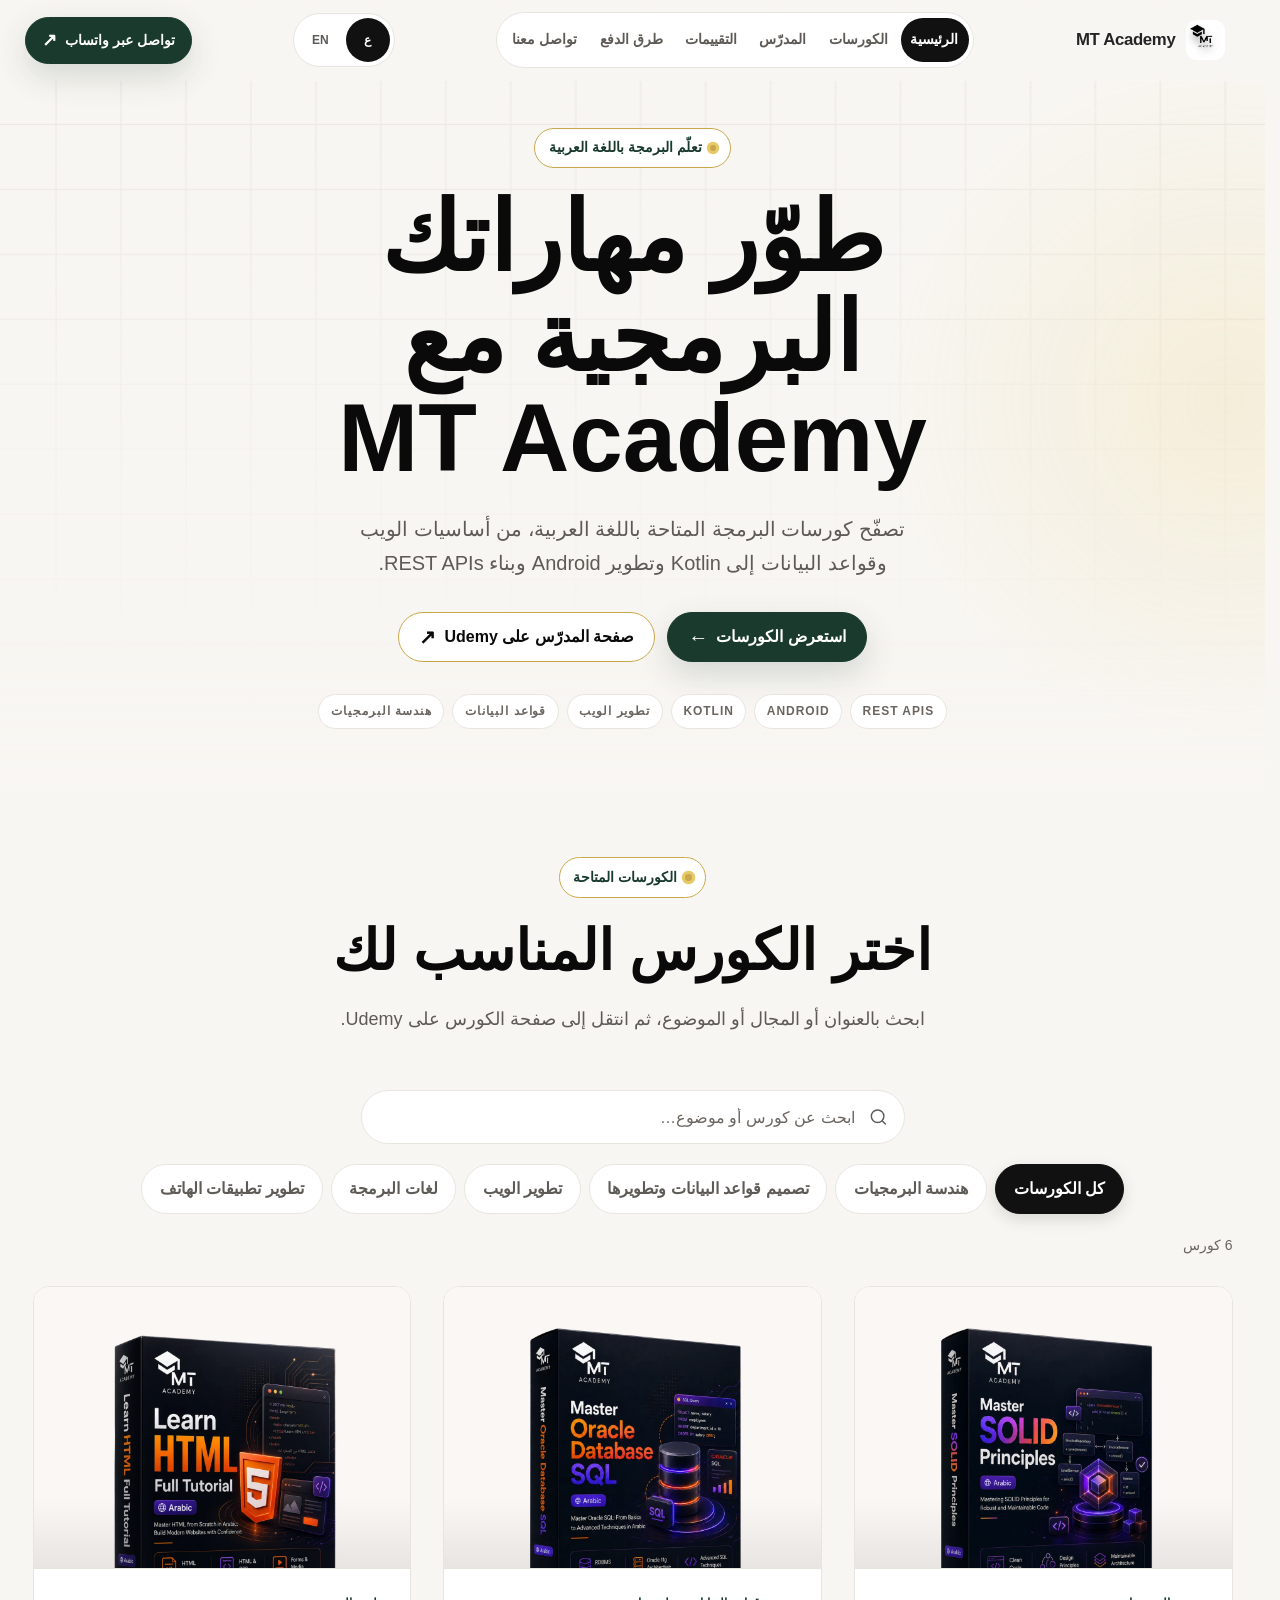
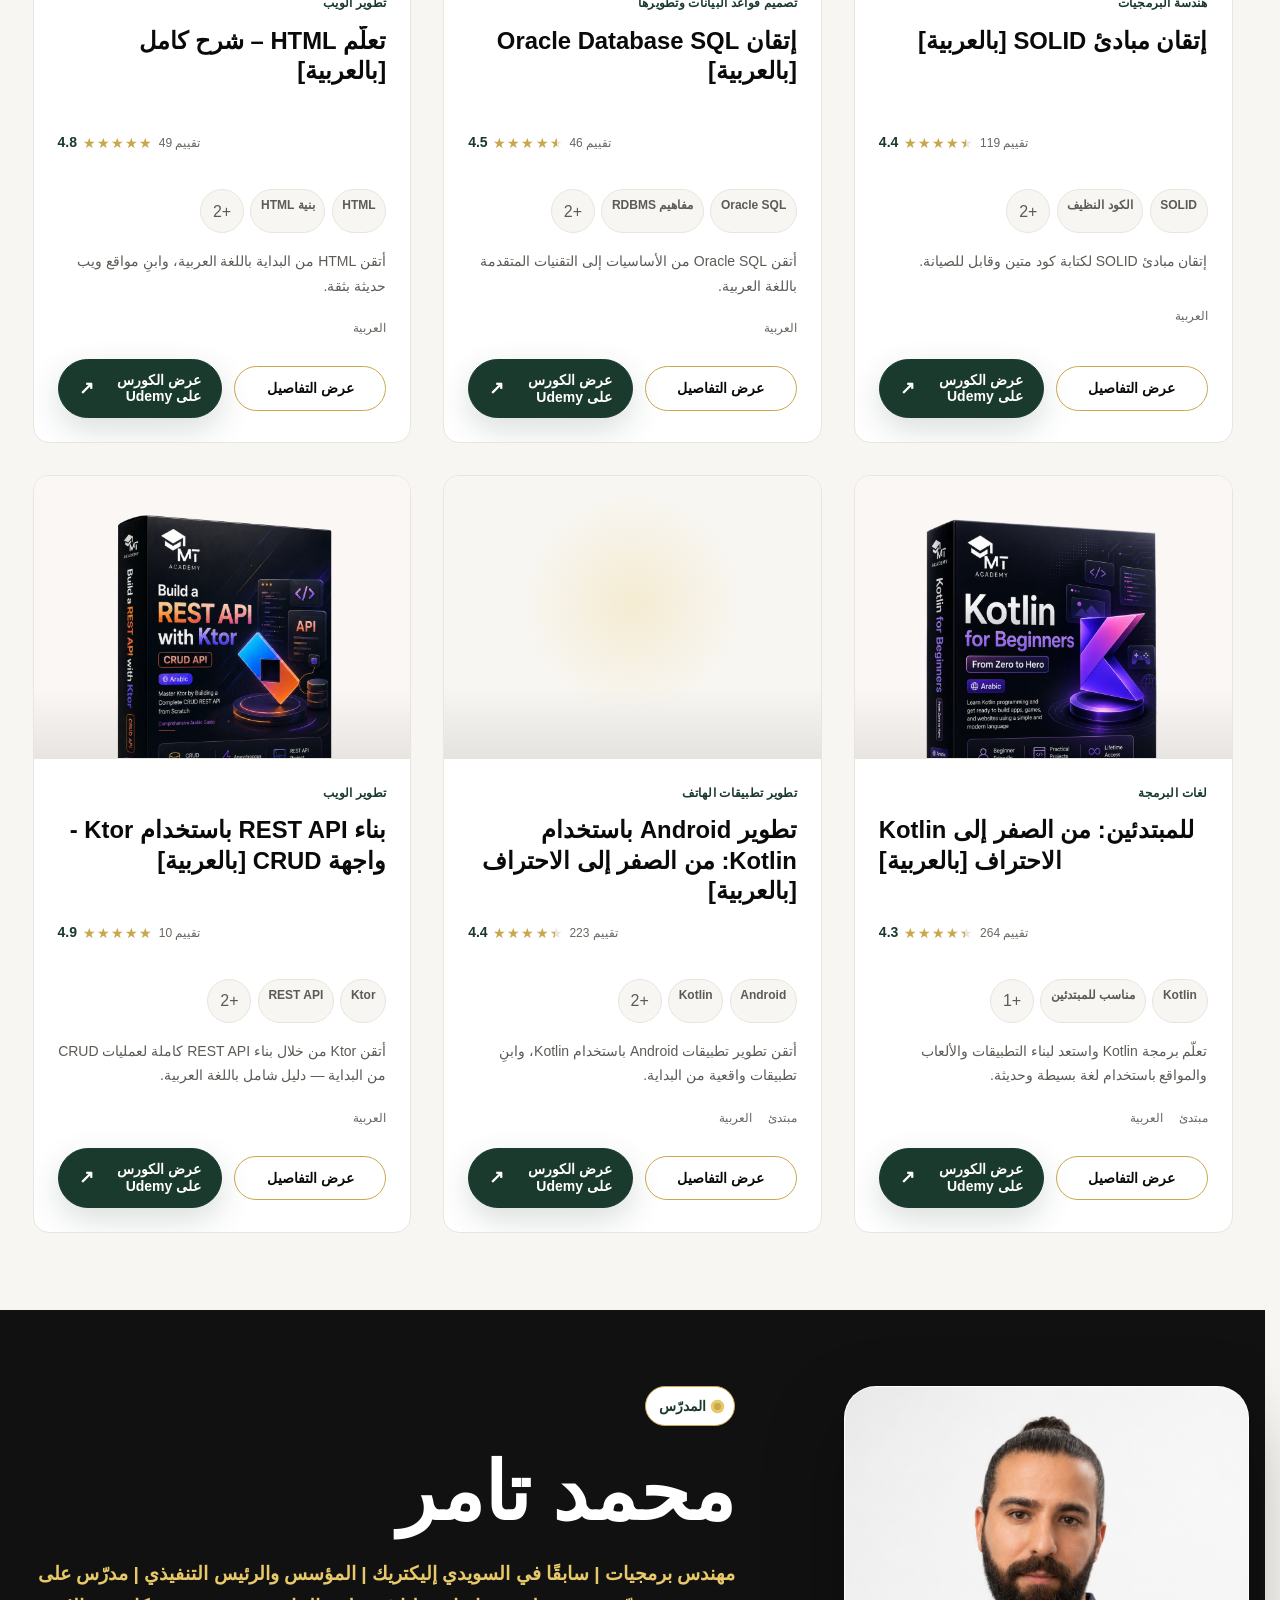
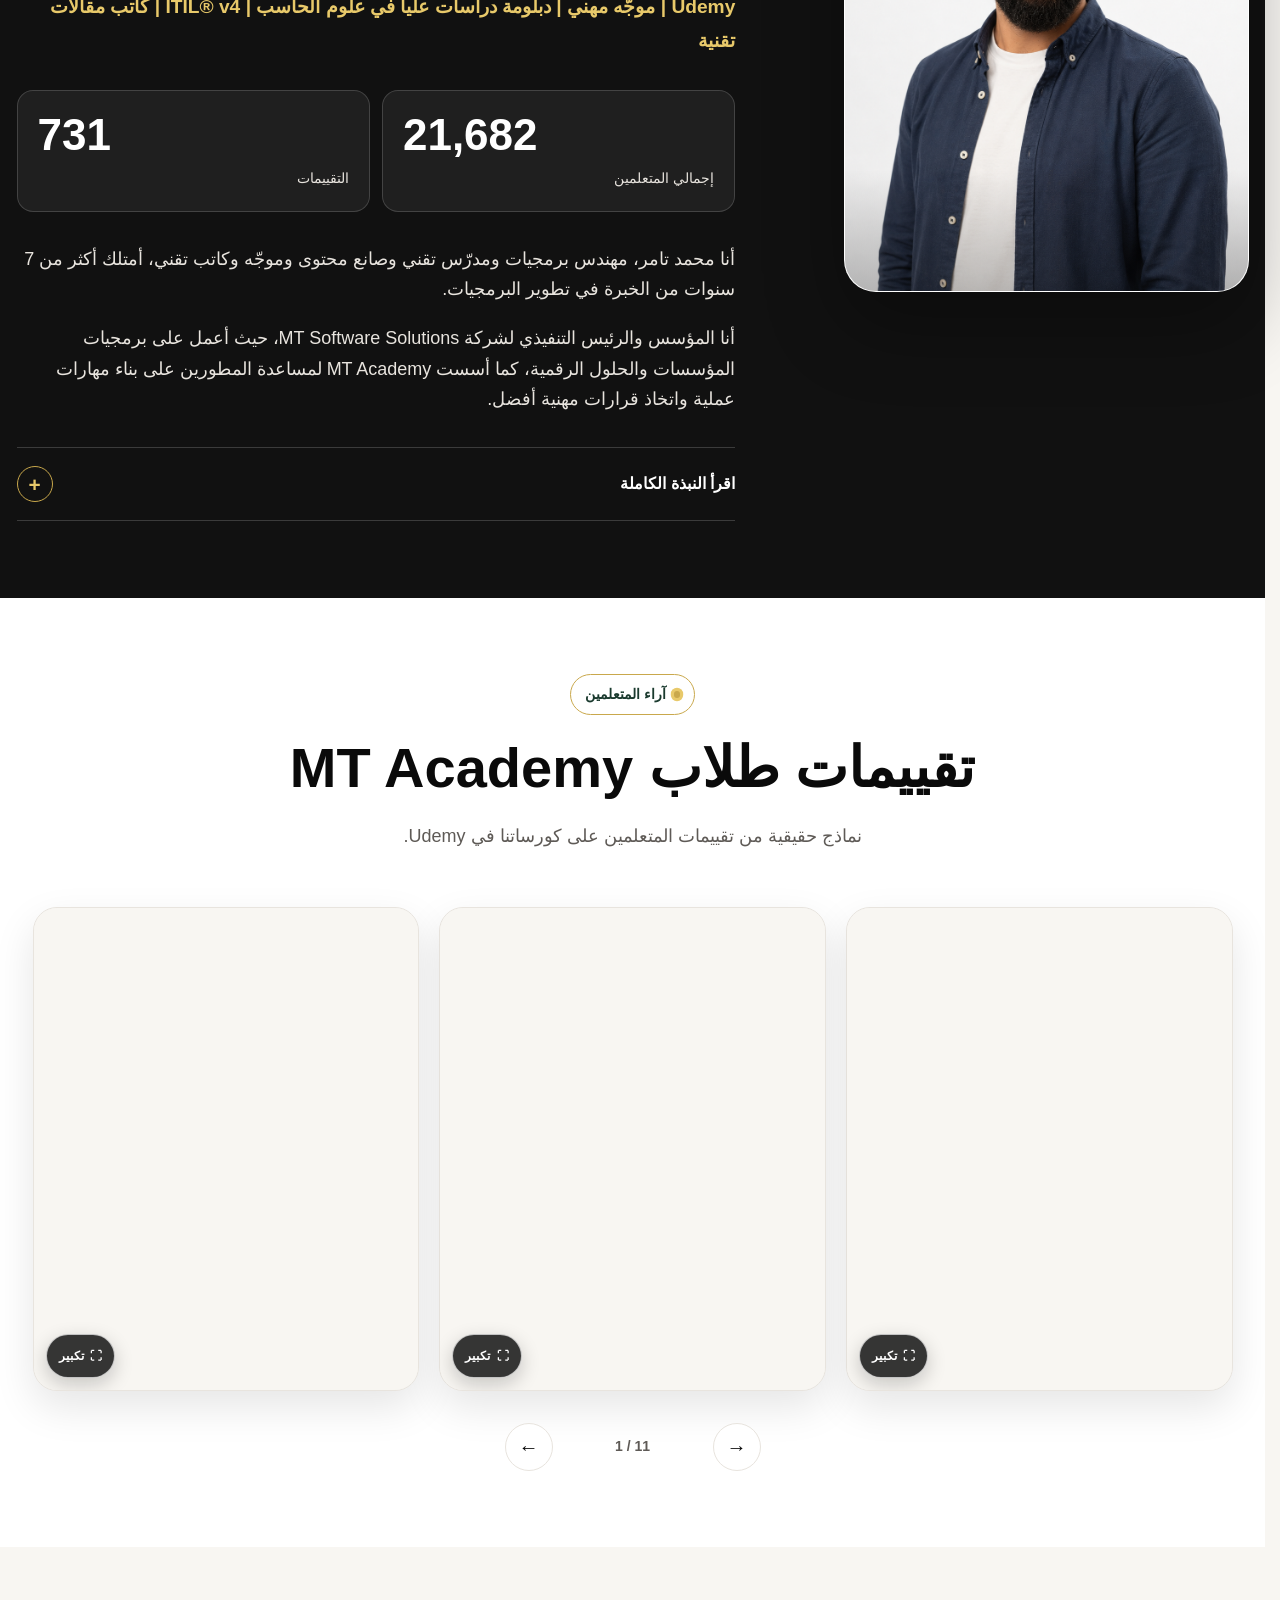
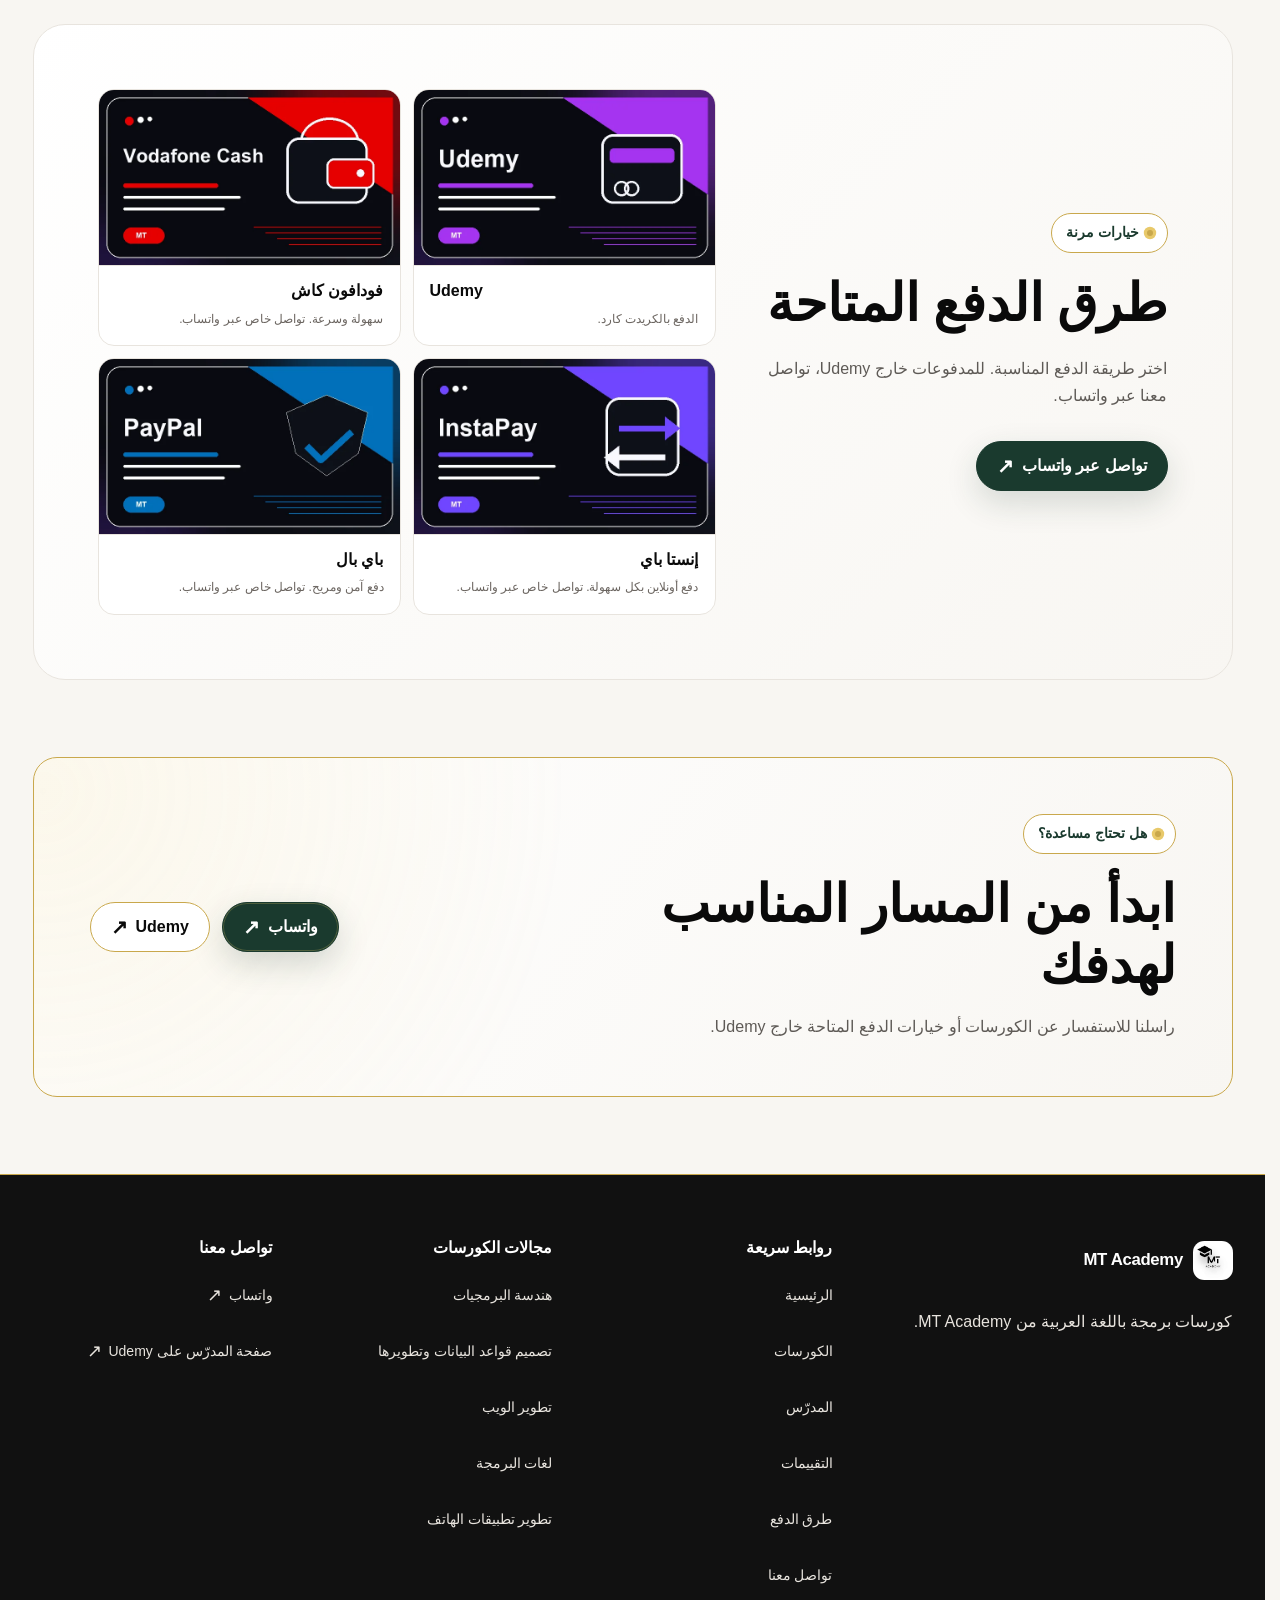
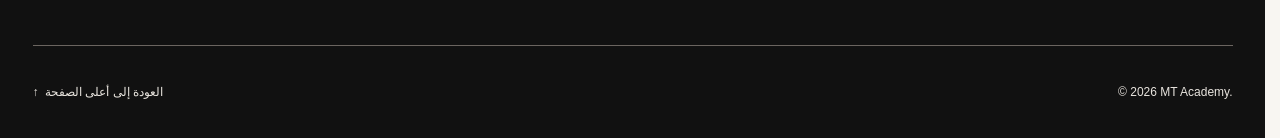
==== commit 364e1a95: "feat(promotion): launch September 2026 30% off campaign" ====
--- a/index.html
+++ b/index.html
@@ -128,16 +128,16 @@
         <section class="promotion-panel" data-promotion aria-labelledby="promotion-title" hidden>
           <div class="promotion-panel__glow" aria-hidden="true"></div>
           <div class="promotion-panel__offer">
-            <p class="promotion-panel__label" data-config-text="promotion.offerLabel">عرض لفترة محدودة</p>
+            <p class="promotion-panel__label" data-config-text="promotion.offerLabel">عرض سبتمبر لفترة محدودة</p>
             <p class="promotion-panel__discount" aria-hidden="true">
               <strong data-promotion-discount dir="ltr"></strong>
             </p>
           </div>
 
           <div class="promotion-panel__message">
-            <h2 id="promotion-title" data-config-text="promotion.headline">خصم 30% على جميع الكورسات المتاحة</h2>
+            <h2 id="promotion-title" data-config-text="promotion.headline">عرض على جميع الكورسات المتاحة</h2>
             <p data-config-text="promotion.supportingText">
-              اختَر الكورس المناسب وابدأ التعلّم قبل انتهاء العرض.
+              اختَر الكورس المناسب وابدأ تطوير مهاراتك قبل انتهاء عرض سبتمبر.
             </p>
           </div>
 
@@ -166,11 +166,14 @@
 
           <div class="promotion-panel__action">
             <a class="button promotion-panel__cta" href="#courses" data-config-href="promotion.target">
-              <span data-config-text="promotion.ctaLabel">استعرض الكورسات واحصل على الخصم</span>
+              <span data-config-text="promotion.ctaLabel">استعرض الكورسات</span>
               <span class="button__arrow" aria-hidden="true">↓</span>
             </a>
+            <p class="promotion-panel__validity" data-config-text="promotion.validityText">
+              عرض سبتمبر متاح لفترة محدودة.
+            </p>
             <p class="promotion-panel__clarification" data-config-text="promotion.linkClarification">
-              استخدم رابط Udemy الموجود داخل بطاقة الكورس للحصول على العرض.
+              اختر الكورس المناسب واستخدم خيار التسجيل المتاح لمعرفة التفاصيل.
             </p>
           </div>
         </section>
@@ -249,25 +252,25 @@
             <p>يعمل البحث والتصفية عند تفعيل JavaScript. يمكنك التسجيل مباشرة من الروابط التالية:</p>
             <ul>
               <li><a
-                  href="https://www.udemy.com/course/master-solid-principles-arabic/?couponCode=MT-SOLID-AUG-2026"
+                  href="https://www.udemy.com/course/master-solid-principles-arabic/?couponCode=MT-SOLID-SEP-2026"
                   target="_blank" rel="noopener noreferrer">Master
                   SOLID Principles [Arabic]</a></li>
               <li><a
-                  href="https://www.udemy.com/course/master-oracle-database-sql-arabic/?couponCode=MT-ORACLE-AUG-2026"
+                  href="https://www.udemy.com/course/master-oracle-database-sql-arabic/?couponCode=MT-ORACLE-SEP-2026"
                   target="_blank" rel="noopener noreferrer">Master
                   Oracle Database SQL [Arabic]</a></li>
               <li><a
-                  href="https://www.udemy.com/course/learn-html-full-tutorial-arabic/?couponCode=MT-HTML-AUG-2026"
+                  href="https://www.udemy.com/course/learn-html-full-tutorial-arabic/?couponCode=MT-HTML-SEP-2026"
                   target="_blank" rel="noopener noreferrer">Learn
                   HTML – Full Tutorial [Arabic]</a></li>
-              <li><a href="https://www.udemy.com/course/kotlin-course-arabic/?couponCode=MT-KOTLIN-AUG-2026"
+              <li><a href="https://www.udemy.com/course/kotlin-course-arabic/?couponCode=MT-KOTLIN-SEP-2026"
                   target="_blank" rel="noopener noreferrer">Kotlin for
                   Beginners: From Zero to Hero [Arabic]</a></li>
               <li><a
-                  href="https://www.udemy.com/course/android-kotlin-development-from-zero-to-hero-2022-arabic/?couponCode=MT-ANDROID-AUG-2026"
+                  href="https://www.udemy.com/course/android-kotlin-development-from-zero-to-hero-2022-arabic/?couponCode=MT-ANDROID-SEP-2026"
                   target="_blank" rel="noopener noreferrer">Android
                   Kotlin Development: From Zero to Hero [Arabic]</a></li>
-              <li><a href="https://www.udemy.com/course/ktor-restapi-arabic-2024/?couponCode=MT-KTOR-AUG-2026"
+              <li><a href="https://www.udemy.com/course/ktor-restapi-arabic-2024/?couponCode=MT-KTOR-SEP-2026"
                   target="_blank" rel="noopener noreferrer">Build a
                   REST API with Ktor – CRUD API [Arabic]</a></li>
             </ul>
@@ -476,6 +479,89 @@
     </div>
   </footer>
 
+  <button class="promotion-flag" type="button" data-promotion-flag
+    aria-label="فتح تفاصيل عرض سبتمبر" hidden>
+    <span class="promotion-flag__label" data-config-text="promotion.floatingLabel">عرض سبتمبر</span>
+    <time class="promotion-flag__countdown" data-promotion-countdown aria-hidden="true">
+      <span class="promotion-flag__unit">
+        <strong data-countdown-value="days"></strong>
+        <span data-config-text="promotion.daysLabel">يوم</span>
+      </span>
+      <span class="promotion-flag__unit">
+        <strong data-countdown-value="hours"></strong>
+        <span data-config-text="promotion.hoursLabel">ساعة</span>
+      </span>
+      <span class="promotion-flag__unit">
+        <strong data-countdown-value="minutes"></strong>
+        <span data-config-text="promotion.minutesLabel">دقيقة</span>
+      </span>
+      <span class="promotion-flag__unit">
+        <strong data-countdown-value="seconds"></strong>
+        <span data-config-text="promotion.secondsLabel">ثانية</span>
+      </span>
+    </time>
+  </button>
+
+  <dialog class="promotion-dialog" id="promotion-dialog" aria-labelledby="promotion-dialog-title"
+    aria-describedby="promotion-dialog-description promotion-dialog-validity" aria-hidden="true" inert hidden>
+    <div class="promotion-dialog__surface">
+      <button class="promotion-dialog__close" id="promotion-dialog-close" type="button"
+        aria-label="إغلاق عرض سبتمبر">×</button>
+      <div class="language-switcher language-switcher--promotion" data-language-switcher role="group"
+        aria-label="اختيار اللغة">
+        <button class="language-switcher__option is-active" type="button" data-language-option="ar"
+          aria-label="العربية" aria-pressed="true" lang="ar">ع</button>
+        <button class="language-switcher__option" type="button" data-language-option="en" aria-label="English"
+          aria-pressed="false" lang="en">EN</button>
+      </div>
+      <p class="promotion-dialog__label" data-config-text="promotion.offerLabel">عرض سبتمبر لفترة محدودة</p>
+      <p class="promotion-dialog__discount" aria-hidden="true">
+        <strong data-promotion-discount dir="ltr"></strong>
+      </p>
+      <h2 class="promotion-dialog__title" id="promotion-dialog-title" data-config-text="promotion.headline">
+        عرض على جميع كورسات MT Academy المتاحة
+      </h2>
+      <p class="promotion-dialog__description" id="promotion-dialog-description"
+        data-config-text="promotion.popupSupportingText">
+        ابدأ رحلتك التعليمية الآن قبل انتهاء عرض سبتمبر.
+      </p>
+      <div class="promotion-dialog__countdown">
+        <p id="promotion-dialog-countdown-label" data-config-text="promotion.countdownIntro">
+          متبقي على انتهاء العرض
+        </p>
+        <time class="promotion-countdown promotion-countdown--dialog" data-promotion-countdown role="timer"
+          aria-labelledby="promotion-dialog-countdown-label">
+          <span class="promotion-countdown__unit">
+            <strong data-countdown-value="days"></strong>
+            <span data-config-text="promotion.daysLabel">يوم</span>
+          </span>
+          <span class="promotion-countdown__unit">
+            <strong data-countdown-value="hours"></strong>
+            <span data-config-text="promotion.hoursLabel">ساعة</span>
+          </span>
+          <span class="promotion-countdown__unit">
+            <strong data-countdown-value="minutes"></strong>
+            <span data-config-text="promotion.minutesLabel">دقيقة</span>
+          </span>
+          <span class="promotion-countdown__unit">
+            <strong data-countdown-value="seconds"></strong>
+            <span data-config-text="promotion.secondsLabel">ثانية</span>
+          </span>
+        </time>
+      </div>
+      <a class="button promotion-dialog__cta" id="promotion-dialog-cta" href="#courses"
+        data-config-href="promotion.target">
+        <span data-config-text="promotion.ctaLabel">استعرض الكورسات</span>
+        <span class="button__arrow" aria-hidden="true">↓</span>
+      </a>
+      <p class="promotion-dialog__validity" id="promotion-dialog-validity"
+        data-config-text="promotion.validityText">عرض سبتمبر متاح لفترة محدودة.</p>
+      <p class="promotion-dialog__clarification" data-config-text="promotion.linkClarification">
+        اختر الكورس المناسب واستخدم خيار التسجيل المتاح لمعرفة التفاصيل.
+      </p>
+    </div>
+  </dialog>
+
   <dialog class="review-lightbox" id="review-lightbox" aria-labelledby="review-lightbox-title">
     <div class="review-lightbox__surface">
       <p class="visually-hidden" id="review-lightbox-title">صورة تقييم مكبرة</p>
--- a/assets/css/styles.css
+++ b/assets/css/styles.css
@@ -66,6 +66,7 @@
   --transition-base: var(--motion-duration-component) var(--motion-ease-emphasized);
   --z-header: 50;
   --z-menu: 45;
+  --z-promotion: 70;
   --z-dialog: 100;
 }
 
@@ -100,6 +101,7 @@
 body.menu-open,
 body.dialog-open,
 body.review-lightbox-open,
+body.promotion-dialog-open,
 body.is-scroll-locked {
   overflow: hidden;
 }
@@ -742,6 +744,7 @@
 
 .promotion-panel__message p,
 .promotion-panel__countdown > p,
+.promotion-panel__validity,
 .promotion-panel__clarification {
   color: rgba(255, 255, 255, 0.82);
 }
@@ -831,6 +834,13 @@
   line-height: 1.45;
 }
 
+.promotion-panel__validity {
+  margin: 0;
+  font-size: var(--text-xs);
+  font-weight: 800;
+  line-height: 1.45;
+}
+
 html[data-promotion-active="true"] .promotion-panel {
   animation: promotion-panel-in 420ms var(--motion-ease-emphasized) both;
 }
@@ -847,6 +857,134 @@
     border-color: var(--white);
     background: var(--white);
     box-shadow: 0 1rem 2.5rem rgba(10, 10, 10, 0.28);
+  }
+}
+
+.promotion-flag[hidden],
+.promotion-dialog[hidden] {
+  display: none;
+}
+
+.promotion-flag {
+  position: fixed;
+  inset-block-end: max(var(--space-3), env(safe-area-inset-bottom));
+  inset-inline-end: max(var(--space-3), env(safe-area-inset-right));
+  z-index: var(--z-promotion);
+  display: grid;
+  width: min(20rem, calc(100% - 1.5rem));
+  min-height: 4.75rem;
+  gap: 0.55rem;
+  padding: 0.7rem 0.8rem;
+  border: 1px solid var(--gold-light);
+  border-radius: var(--radius-md);
+  background:
+    linear-gradient(135deg, rgba(44, 90, 68, 0.78), transparent 58%),
+    var(--green);
+  box-shadow: 0 1rem 3rem rgba(10, 10, 10, 0.3), 0 0 0 1px rgba(232, 201, 106, 0.15);
+  color: var(--white);
+  font: inherit;
+  text-align: start;
+  cursor: pointer;
+  isolation: isolate;
+  transition:
+    opacity var(--transition-base),
+    transform var(--transition-base),
+    border-color var(--transition-fast),
+    box-shadow var(--transition-fast);
+  animation: promotion-flag-in 420ms var(--motion-ease-emphasized) both;
+}
+
+.promotion-flag::before {
+  position: absolute;
+  inset: 0;
+  z-index: -1;
+  border-radius: inherit;
+  background: radial-gradient(circle at 85% 0%, rgba(232, 201, 106, 0.2), transparent 48%);
+  content: "";
+  pointer-events: none;
+}
+
+.promotion-flag__label {
+  color: var(--gold-light);
+  font-size: var(--text-sm);
+  font-weight: 900;
+  line-height: 1.2;
+}
+
+.promotion-flag__countdown {
+  display: grid;
+  grid-template-columns: repeat(4, minmax(0, 1fr));
+  gap: 0.25rem;
+  direction: ltr;
+}
+
+.promotion-flag__unit {
+  display: flex;
+  min-width: 0;
+  min-height: 2.1rem;
+  align-items: baseline;
+  justify-content: center;
+  gap: 0.18rem;
+  padding: 0.25rem 0.15rem;
+  border: 1px solid rgba(232, 201, 106, 0.3);
+  border-radius: 0.45rem;
+  background: rgba(10, 10, 10, 0.23);
+  line-height: 1;
+}
+
+.promotion-flag__unit strong {
+  font-size: 0.9rem;
+  font-variant-numeric: tabular-nums;
+  font-weight: 900;
+  white-space: nowrap;
+}
+
+.promotion-flag__unit span {
+  max-width: 2.8rem;
+  overflow: hidden;
+  color: var(--gold-light);
+  font-size: 0.58rem;
+  font-weight: 800;
+  text-overflow: ellipsis;
+  white-space: nowrap;
+}
+
+.promotion-flag:active {
+  transform: translateY(1px) scale(0.985);
+}
+
+html[data-promotion-active="true"] .site-footer {
+  padding-block-end: calc(var(--space-6) + 7.5rem);
+}
+
+.promotion-flag:focus-visible,
+.promotion-dialog__close:focus-visible,
+.promotion-dialog__cta:focus-visible {
+  outline: 3px solid var(--white);
+  outline-offset: 3px;
+}
+
+body.mobile-nav-open .promotion-flag,
+body.dialog-open .promotion-flag,
+body.review-lightbox-open .promotion-flag,
+body.promotion-dialog-open .promotion-flag {
+  opacity: 0;
+  pointer-events: none;
+  transform: translateY(0.5rem);
+}
+
+@keyframes promotion-flag-in {
+  from {
+    opacity: 0;
+    transform: translate3d(0, 0.75rem, 0);
+  }
+}
+
+@media (hover: hover) and (pointer: fine) {
+  .promotion-flag:hover {
+    border-color: var(--white);
+    box-shadow: 0 1.25rem 3.5rem rgba(10, 10, 10, 0.36), 0 0 0 2px rgba(232, 201, 106, 0.2);
+    transform: translateY(-2px);
   }
 }
 
@@ -2308,11 +2446,213 @@
   }
 
   .dialog-close:hover,
+  .promotion-dialog__close:hover,
   .review-lightbox__close:hover {
     border-color: var(--gold);
     background: var(--gold-light);
     transform: translateY(-1px);
   }
+}
+
+.promotion-dialog {
+  width: min(calc(100% - 1rem), 38rem);
+  max-width: none;
+  max-height: min(92dvh, 48rem);
+  overflow: auto;
+  padding: 0;
+  border: 1px solid var(--gold-light);
+  border-radius: var(--radius-lg);
+  background: var(--green);
+  box-shadow: 0 2rem 6rem rgba(10, 10, 10, 0.42);
+  color: var(--white);
+  opacity: 0;
+  overscroll-behavior: contain;
+  transform: translateY(0.75rem) scale(0.985);
+  transition:
+    opacity var(--motion-duration-component) var(--motion-ease-standard),
+    transform var(--motion-duration-component) var(--motion-ease-emphasized);
+}
+
+.promotion-dialog.is-visible {
+  opacity: 1;
+  transform: translateY(0) scale(1);
+}
+
+.promotion-dialog.is-closing {
+  pointer-events: none;
+}
+
+.promotion-dialog::backdrop {
+  background: rgba(10, 10, 10, 0);
+  backdrop-filter: blur(0);
+  transition:
+    background-color var(--motion-duration-component) var(--motion-ease-standard),
+    backdrop-filter var(--motion-duration-component) var(--motion-ease-standard);
+}
+
+.promotion-dialog.is-visible::backdrop {
+  background: rgba(10, 10, 10, 0.76);
+  backdrop-filter: blur(8px);
+}
+
+.promotion-dialog__surface {
+  position: relative;
+  display: flex;
+  min-width: 0;
+  flex-direction: column;
+  align-items: center;
+  padding: clamp(4.25rem, 9vw, 4.75rem) clamp(1.2rem, 5vw, 2.25rem) clamp(1.2rem, 5vw, 2.25rem);
+  overflow: hidden;
+  text-align: center;
+  isolation: isolate;
+}
+
+.promotion-dialog__surface::before {
+  position: absolute;
+  inset-block-start: -10rem;
+  inset-inline-end: -8rem;
+  z-index: -1;
+  width: 22rem;
+  aspect-ratio: 1;
+  border-radius: 50%;
+  background: radial-gradient(circle, rgba(232, 201, 106, 0.28), transparent 68%);
+  content: "";
+  pointer-events: none;
+}
+
+.promotion-dialog__close {
+  position: absolute;
+  inset-block-start: var(--space-3);
+  inset-inline-end: var(--space-3);
+  z-index: 2;
+  display: grid;
+  width: 2.75rem;
+  height: 2.75rem;
+  place-items: center;
+  padding: 0;
+  border: 1px solid rgba(255, 255, 255, 0.7);
+  border-radius: 50%;
+  background: var(--white);
+  color: var(--ink);
+  font: inherit;
+  font-size: 1.45rem;
+  line-height: 1;
+  cursor: pointer;
+  transition:
+    transform var(--transition-fast),
+    border-color var(--transition-fast),
+    background-color var(--transition-fast);
+}
+
+.promotion-dialog__close:active {
+  transform: scale(0.92);
+}
+
+.language-switcher--promotion {
+  position: absolute;
+  inset-block-start: var(--space-3);
+  inset-inline-start: var(--space-3);
+  border-color: rgba(255, 255, 255, 0.48);
+  background: rgba(255, 255, 255, 0.96);
+}
+
+.language-switcher--promotion .language-switcher__option {
+  min-width: 2.5rem;
+  min-height: 2.5rem;
+}
+
+.promotion-dialog__label {
+  max-width: calc(100% - 5rem);
+  margin: 0 auto var(--space-3);
+  padding: 0.35rem 0.75rem;
+  border: 1px solid rgba(232, 201, 106, 0.76);
+  border-radius: var(--radius-pill);
+  background: rgba(10, 10, 10, 0.28);
+  color: var(--gold-light);
+  font-size: var(--text-xs);
+  font-weight: 900;
+  letter-spacing: 0.05em;
+  line-height: 1.2;
+}
+
+html[lang="ar"] .promotion-dialog__label {
+  letter-spacing: 0;
+}
+
+.promotion-dialog__discount {
+  margin: 0 0 var(--space-3);
+  color: var(--gold-light);
+  line-height: 0.9;
+}
+
+.promotion-dialog__discount strong {
+  font-size: clamp(4rem, 19vw, 6.5rem);
+  font-variant-numeric: tabular-nums;
+  font-weight: 950;
+  letter-spacing: -0.075em;
+  text-shadow: 0 0.5rem 2rem rgba(232, 201, 106, 0.2);
+  white-space: nowrap;
+}
+
+.promotion-dialog__title {
+  max-width: 20ch;
+  margin: 0 auto var(--space-3);
+  padding-inline: 0;
+  color: var(--white);
+  font-size: clamp(1.5rem, 6vw, 2.25rem);
+  line-height: 1.18;
+  text-wrap: balance;
+}
+
+.promotion-dialog__description {
+  max-width: 34rem;
+  margin: 0 auto var(--space-5);
+  color: rgba(255, 255, 255, 0.84);
+  font-size: var(--text-sm);
+  line-height: 1.6;
+}
+
+.promotion-dialog__countdown {
+  width: 100%;
+  min-width: 0;
+  margin-block-end: var(--space-5);
+}
+
+.promotion-dialog__countdown > p {
+  margin: 0 0 var(--space-2);
+  color: rgba(255, 255, 255, 0.82);
+  font-size: var(--text-xs);
+  font-weight: 850;
+}
+
+.promotion-countdown--dialog .promotion-countdown__unit {
+  min-height: 4.5rem;
+}
+
+.promotion-dialog__cta {
+  width: 100%;
+  min-height: 3.35rem;
+  border-color: var(--gold-light);
+  background: var(--gold-light);
+  color: var(--ink);
+}
+
+.promotion-dialog__validity,
+.promotion-dialog__clarification {
+  max-width: 34rem;
+  color: rgba(255, 255, 255, 0.78);
+  line-height: 1.5;
+}
+
+.promotion-dialog__validity {
+  margin: var(--space-3) auto 0;
+  font-size: var(--text-xs);
+  font-weight: 850;
+}
+
+.promotion-dialog__clarification {
+  margin: var(--space-2) auto 0;
+  font-size: 0.7rem;
 }
 
 .course-dialog {
@@ -2695,6 +3035,23 @@
     min-height: 3.75rem;
   }
 
+  .promotion-flag {
+    gap: 0.45rem;
+    padding: 0.65rem 0.7rem;
+  }
+
+  .promotion-dialog__surface {
+    padding: 4.15rem 1rem 1.2rem;
+  }
+
+  .promotion-dialog__discount strong {
+    font-size: clamp(3.8rem, 21vw, 5rem);
+  }
+
+  .promotion-countdown--dialog .promotion-countdown__unit {
+    min-height: 3.75rem;
+  }
+
   .hero .eyebrow {
     margin-block-end: var(--space-3);
   }
@@ -2726,6 +3083,31 @@
 }
 
 @media (max-width: 22rem) {
+  .promotion-flag {
+    width: min(12rem, calc(100% - 1.5rem));
+  }
+
+  .promotion-flag__unit {
+    position: relative;
+    gap: 0;
+    padding-inline: 0.05rem;
+  }
+
+  .promotion-flag__unit > span {
+    position: absolute !important;
+    width: 1px !important;
+    height: 1px !important;
+    overflow: hidden !important;
+    clip: rect(0, 0, 0, 0) !important;
+  }
+
+  .promotion-flag__unit:not(:last-child)::after {
+    position: absolute;
+    inset-inline-end: -0.22rem;
+    color: var(--gold-light);
+    content: ":";
+  }
+
   .course-card__actions {
     flex-direction: column;
     align-items: stretch;
@@ -2975,6 +3357,8 @@
   .motion-ready .hero.is-motion-ready .hero__actions .button,
   .motion-ready .hero.is-motion-ready .hero__topics span,
   .promotion-panel,
+  .promotion-flag,
+  .promotion-dialog,
   .mobile-nav__link,
   .mobile-nav .language-switcher--mobile,
   .mobile-nav .mobile-nav__cta {
@@ -3003,7 +3387,11 @@
   .filter-button,
   .course-card,
   .promotion-panel,
+  .promotion-flag,
+  .promotion-dialog,
   .promotion-countdown__unit,
+  .promotion-flag__unit,
+  .promotion-dialog__close,
   .course-card__badge,
   .dialog-course__badge {
     border: 1px solid ButtonText;
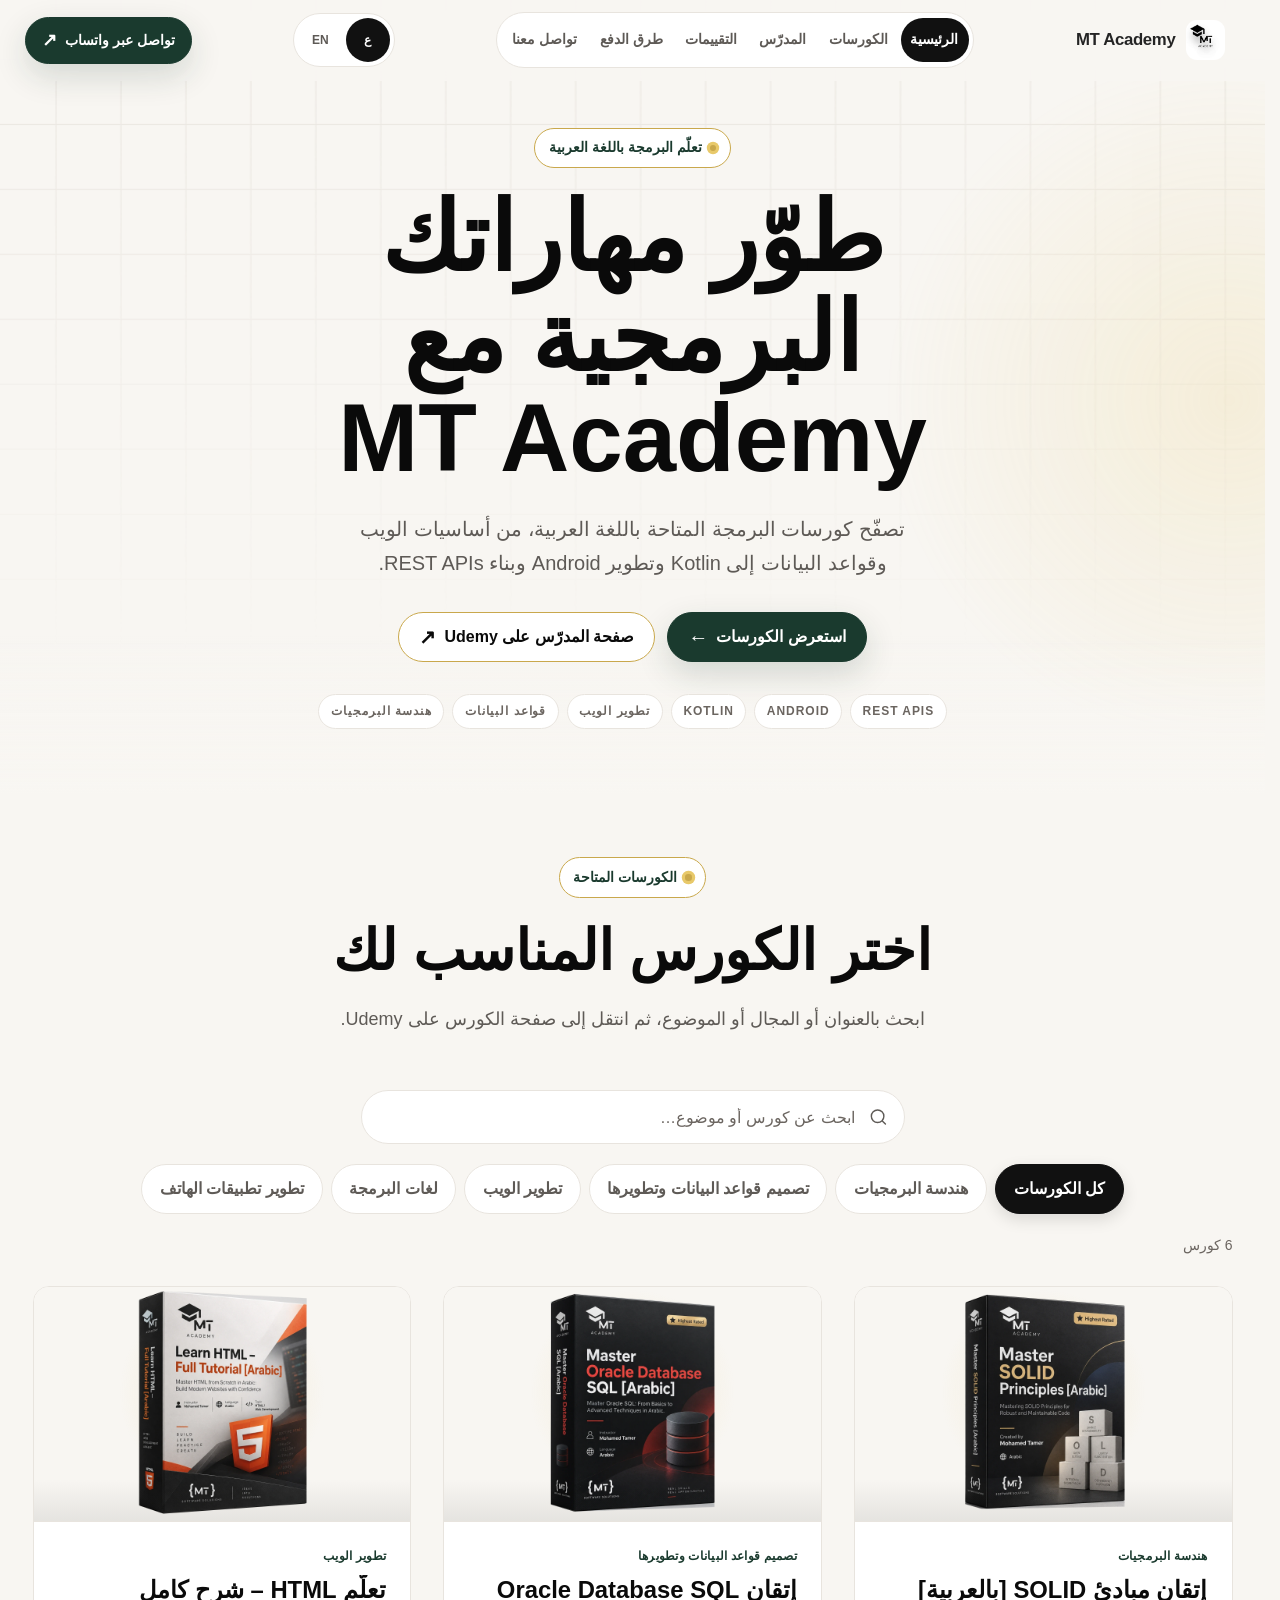
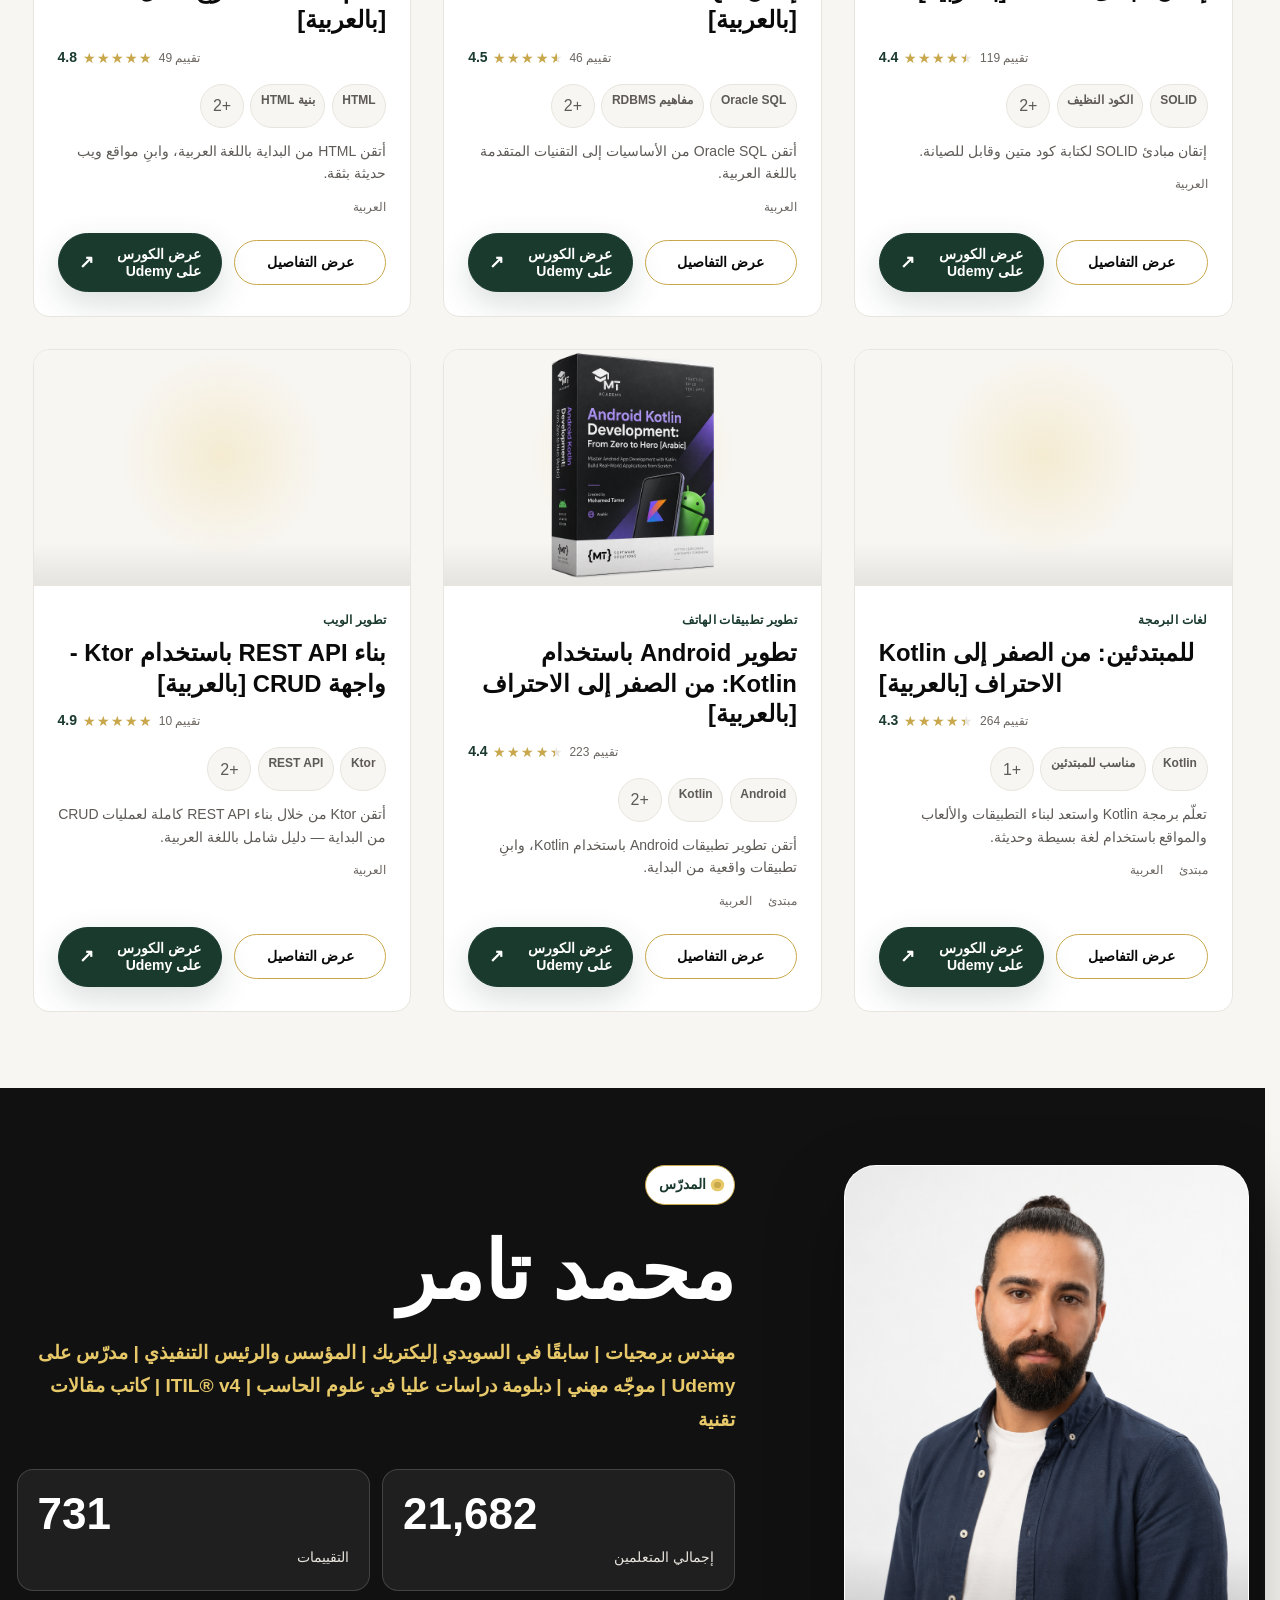
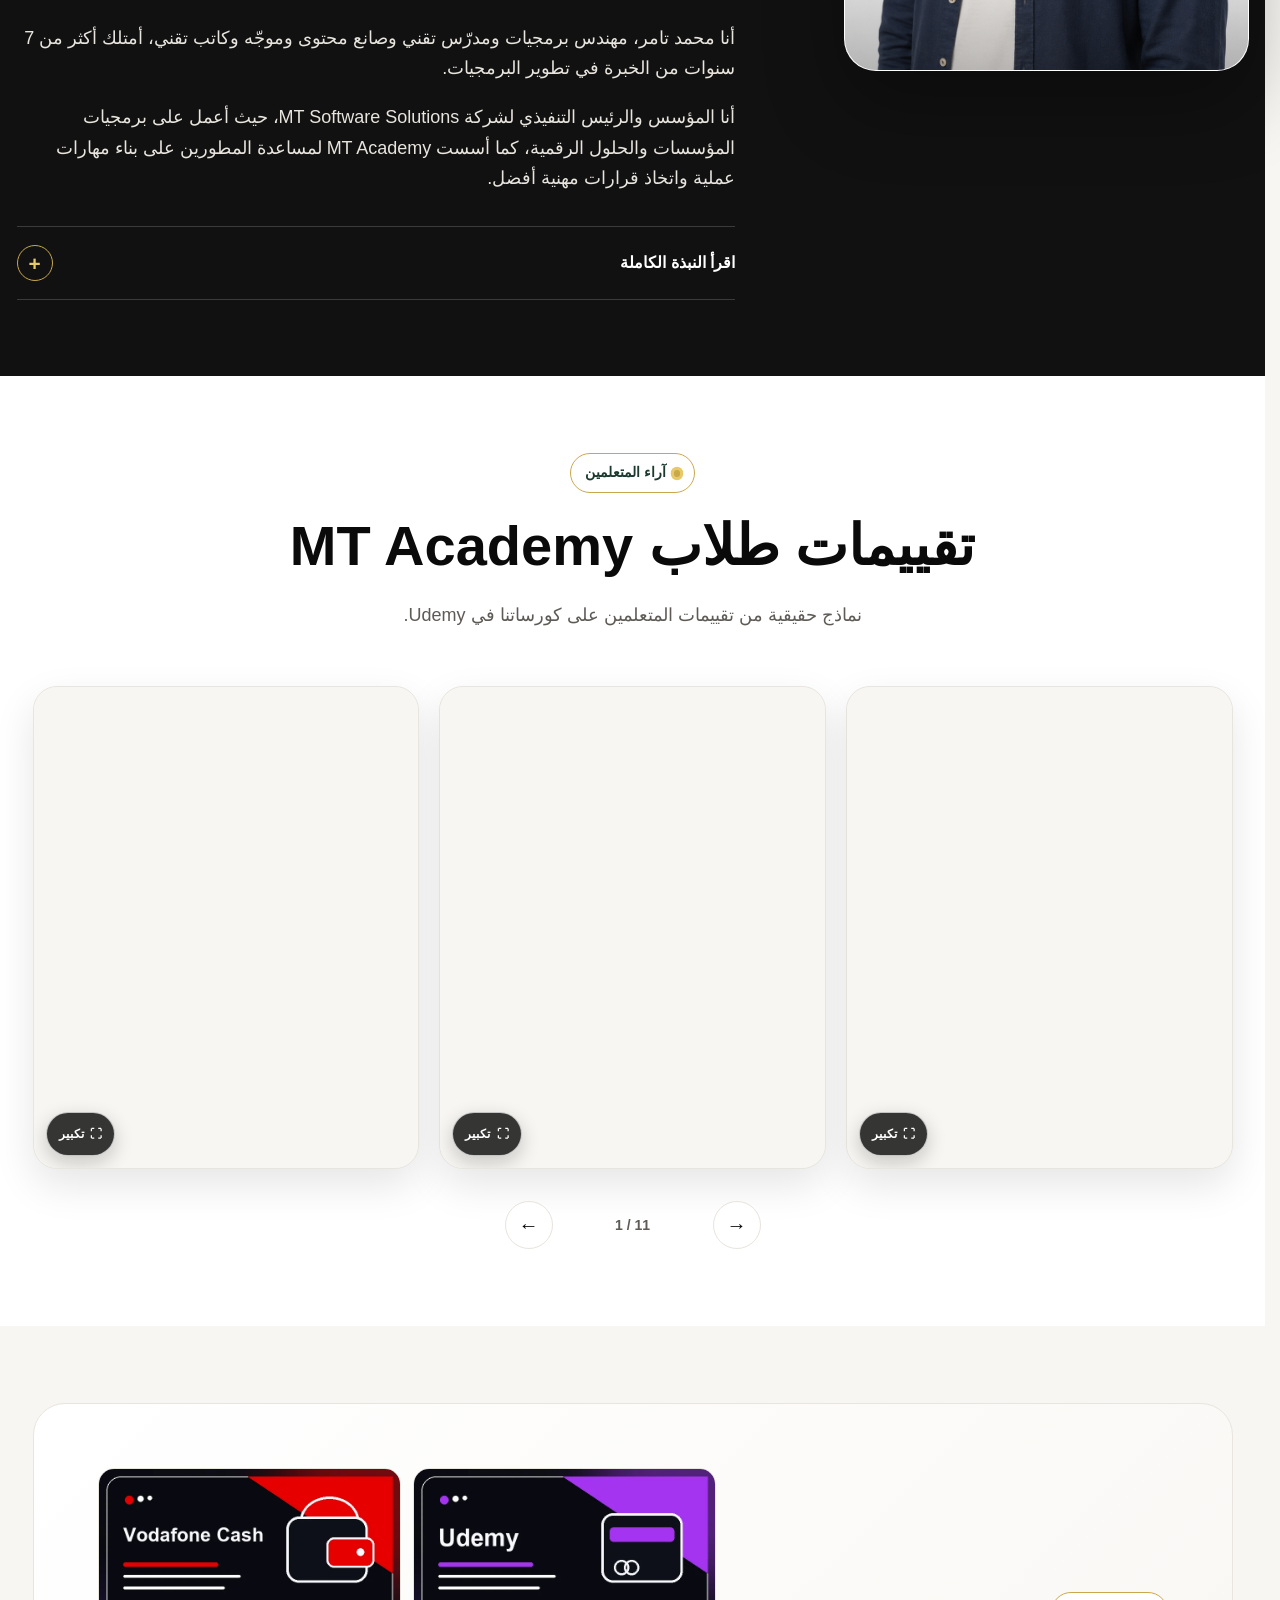
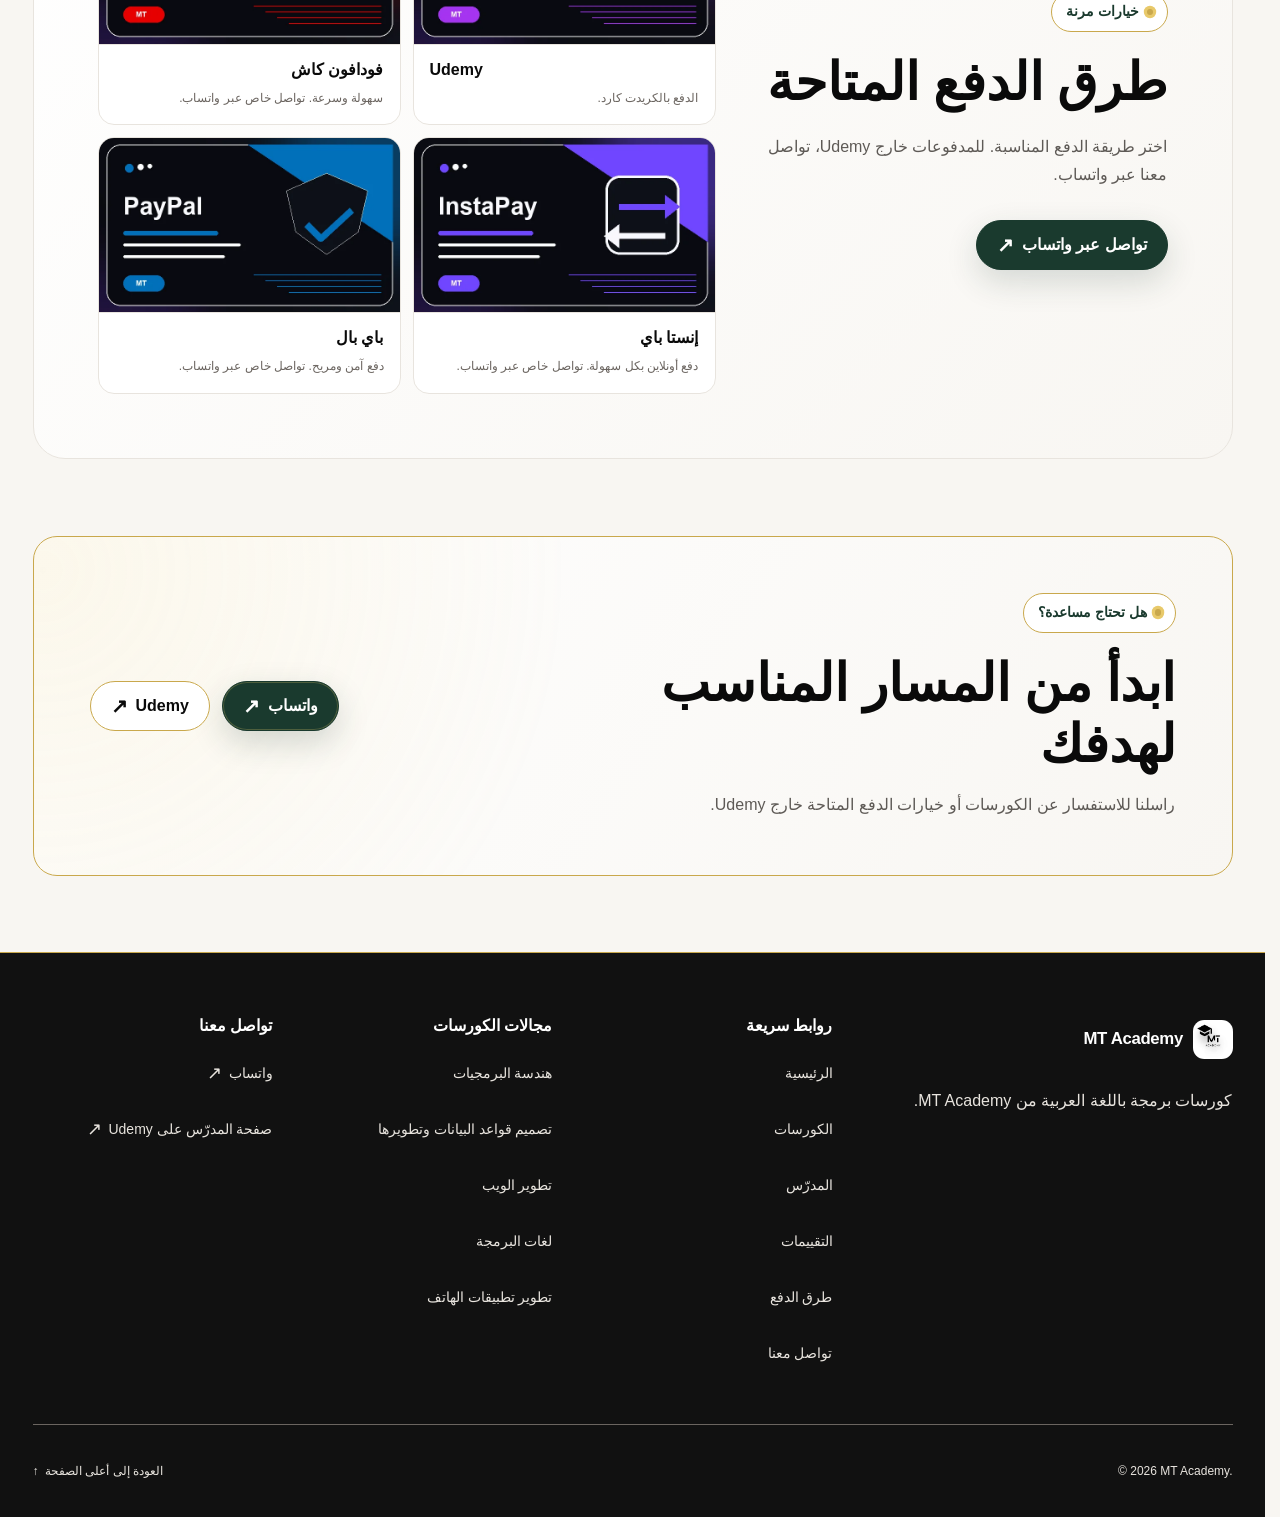
==== commit f7310215: "feat(promotion): reactivate 30% off campaign for October 2026" ====
--- a/index.html
+++ b/index.html
@@ -128,7 +128,7 @@
         <section class="promotion-panel" data-promotion aria-labelledby="promotion-title" hidden>
           <div class="promotion-panel__glow" aria-hidden="true"></div>
           <div class="promotion-panel__offer">
-            <p class="promotion-panel__label" data-config-text="promotion.offerLabel">عرض سبتمبر لفترة محدودة</p>
+            <p class="promotion-panel__label" data-config-text="promotion.offerLabel">عرض أكتوبر لفترة محدودة</p>
             <p class="promotion-panel__discount" aria-hidden="true">
               <strong data-promotion-discount dir="ltr"></strong>
             </p>
@@ -137,7 +137,7 @@
           <div class="promotion-panel__message">
             <h2 id="promotion-title" data-config-text="promotion.headline">عرض على جميع الكورسات المتاحة</h2>
             <p data-config-text="promotion.supportingText">
-              اختَر الكورس المناسب وابدأ تطوير مهاراتك قبل انتهاء عرض سبتمبر.
+              اختَر الكورس المناسب وابدأ تطوير مهاراتك قبل انتهاء عرض أكتوبر.
             </p>
           </div>
 
@@ -170,7 +170,7 @@
               <span class="button__arrow" aria-hidden="true">↓</span>
             </a>
             <p class="promotion-panel__validity" data-config-text="promotion.validityText">
-              عرض سبتمبر متاح لفترة محدودة.
+              عرض أكتوبر متاح لفترة محدودة.
             </p>
             <p class="promotion-panel__clarification" data-config-text="promotion.linkClarification">
               اختر الكورس المناسب واستخدم خيار التسجيل المتاح لمعرفة التفاصيل.
@@ -480,8 +480,8 @@
   </footer>
 
   <button class="promotion-flag" type="button" data-promotion-flag
-    aria-label="فتح تفاصيل عرض سبتمبر" hidden>
-    <span class="promotion-flag__label" data-config-text="promotion.floatingLabel">عرض سبتمبر</span>
+    aria-label="فتح تفاصيل عرض أكتوبر" hidden>
+    <span class="promotion-flag__label" data-config-text="promotion.floatingLabel">عرض أكتوبر</span>
     <time class="promotion-flag__countdown" data-promotion-countdown aria-hidden="true">
       <span class="promotion-flag__unit">
         <strong data-countdown-value="days"></strong>
@@ -506,7 +506,7 @@
     aria-describedby="promotion-dialog-description promotion-dialog-validity" aria-hidden="true" inert hidden>
     <div class="promotion-dialog__surface">
       <button class="promotion-dialog__close" id="promotion-dialog-close" type="button"
-        aria-label="إغلاق عرض سبتمبر">×</button>
+        aria-label="إغلاق عرض أكتوبر">×</button>
       <div class="language-switcher language-switcher--promotion" data-language-switcher role="group"
         aria-label="اختيار اللغة">
         <button class="language-switcher__option is-active" type="button" data-language-option="ar"
@@ -514,7 +514,7 @@
         <button class="language-switcher__option" type="button" data-language-option="en" aria-label="English"
           aria-pressed="false" lang="en">EN</button>
       </div>
-      <p class="promotion-dialog__label" data-config-text="promotion.offerLabel">عرض سبتمبر لفترة محدودة</p>
+      <p class="promotion-dialog__label" data-config-text="promotion.offerLabel">عرض أكتوبر لفترة محدودة</p>
       <p class="promotion-dialog__discount" aria-hidden="true">
         <strong data-promotion-discount dir="ltr"></strong>
       </p>
@@ -523,7 +523,7 @@
       </h2>
       <p class="promotion-dialog__description" id="promotion-dialog-description"
         data-config-text="promotion.popupSupportingText">
-        ابدأ رحلتك التعليمية الآن قبل انتهاء عرض سبتمبر.
+        ابدأ رحلتك التعليمية الآن قبل انتهاء عرض أكتوبر.
       </p>
       <div class="promotion-dialog__countdown">
         <p id="promotion-dialog-countdown-label" data-config-text="promotion.countdownIntro">
@@ -555,7 +555,7 @@
         <span class="button__arrow" aria-hidden="true">↓</span>
       </a>
       <p class="promotion-dialog__validity" id="promotion-dialog-validity"
-        data-config-text="promotion.validityText">عرض سبتمبر متاح لفترة محدودة.</p>
+        data-config-text="promotion.validityText">عرض أكتوبر متاح لفترة محدودة.</p>
       <p class="promotion-dialog__clarification" data-config-text="promotion.linkClarification">
         اختر الكورس المناسب واستخدم خيار التسجيل المتاح لمعرفة التفاصيل.
       </p>
--- a/assets/css/styles.css
+++ b/assets/css/styles.css
@@ -1326,7 +1326,7 @@
 .course-card__media {
   position: relative;
   display: grid;
-  aspect-ratio: 4 / 3;
+  aspect-ratio: 16 / 10;
   place-items: center;
   overflow: hidden;
   border-block-end: 1px solid var(--border);
@@ -1338,7 +1338,7 @@
 .course-card__media::after {
   position: absolute;
   inset: auto 0 0;
-  height: 25%;
+  height: 18%;
   background: linear-gradient(to top, rgba(10, 10, 10, 0.08), transparent);
   content: "";
   pointer-events: none;
@@ -1346,6 +1346,8 @@
 
 .course-card__image,
 .course-card__media img {
+  position: absolute;
+  inset: 0;
   width: 100%;
   height: 100%;
   object-fit: contain;
@@ -1428,11 +1430,11 @@
   min-width: 0;
   flex: 1;
   flex-direction: column;
-  padding: var(--space-5);
+  padding: var(--space-4);
 }
 
 .course-card__category {
-  margin-block-end: var(--space-3);
+  margin-block-end: var(--space-2);
   color: var(--green);
   font-size: var(--text-xs);
   font-weight: 800;
@@ -1441,8 +1443,8 @@
 
 .course-card__title {
   display: -webkit-box;
-  min-height: 3.84em;
-  margin-block-end: var(--space-3);
+  min-height: 0;
+  margin-block-end: var(--space-2);
   overflow: hidden;
   font-size: clamp(1.2rem, 1.05rem + 0.55vw, 1.5rem);
   letter-spacing: -0.025em;
@@ -1468,7 +1470,7 @@
   display: flex;
   flex-wrap: wrap;
   gap: 0.4rem;
-  margin-block-end: var(--space-4);
+  margin-block: 0 var(--space-3);
   padding: 0;
   list-style: none;
 }
@@ -1547,13 +1549,13 @@
 
 .course-card__description {
   display: -webkit-box;
-  margin-block-end: var(--space-5);
+  margin-block-end: var(--space-3);
   overflow: hidden;
   color: var(--text-muted);
   font-size: var(--text-sm);
-  line-height: 1.75;
+  line-height: 1.6;
   -webkit-box-orient: vertical;
-  -webkit-line-clamp: 3;
+  -webkit-line-clamp: 2;
 }
 
 .course-rating {
@@ -1564,7 +1566,7 @@
   align-items: center;
   flex-wrap: wrap;
   gap: 0.35rem;
-  margin-block: 0 var(--space-4);
+  margin-block: 0 var(--space-3);
   direction: ltr;
   font-size: var(--text-sm);
 }
@@ -1603,7 +1605,7 @@
   display: flex;
   flex-wrap: wrap;
   gap: var(--space-2) var(--space-4);
-  margin-block: auto var(--space-5);
+  margin-block: 0 var(--space-4);
   padding: 0;
   color: var(--text-subtle);
   font-size: var(--text-xs);
@@ -1635,7 +1637,7 @@
   display: flex;
   align-items: center;
   gap: var(--space-3);
-  margin-block-start: auto;
+  margin-block-start: 0;
 }
 
 .course-card__actions .button {
@@ -3324,6 +3326,18 @@
     grid-template-columns: repeat(3, minmax(0, 1fr));
     gap: var(--space-6);
   }
+
+  .course-card__title {
+    min-height: 2.56em;
+  }
+
+  .course-card__description {
+    -webkit-line-clamp: 3;
+  }
+
+  .course-card__actions {
+    margin-block-start: auto;
+  }
 }
 
 @media (min-width: 80rem) {
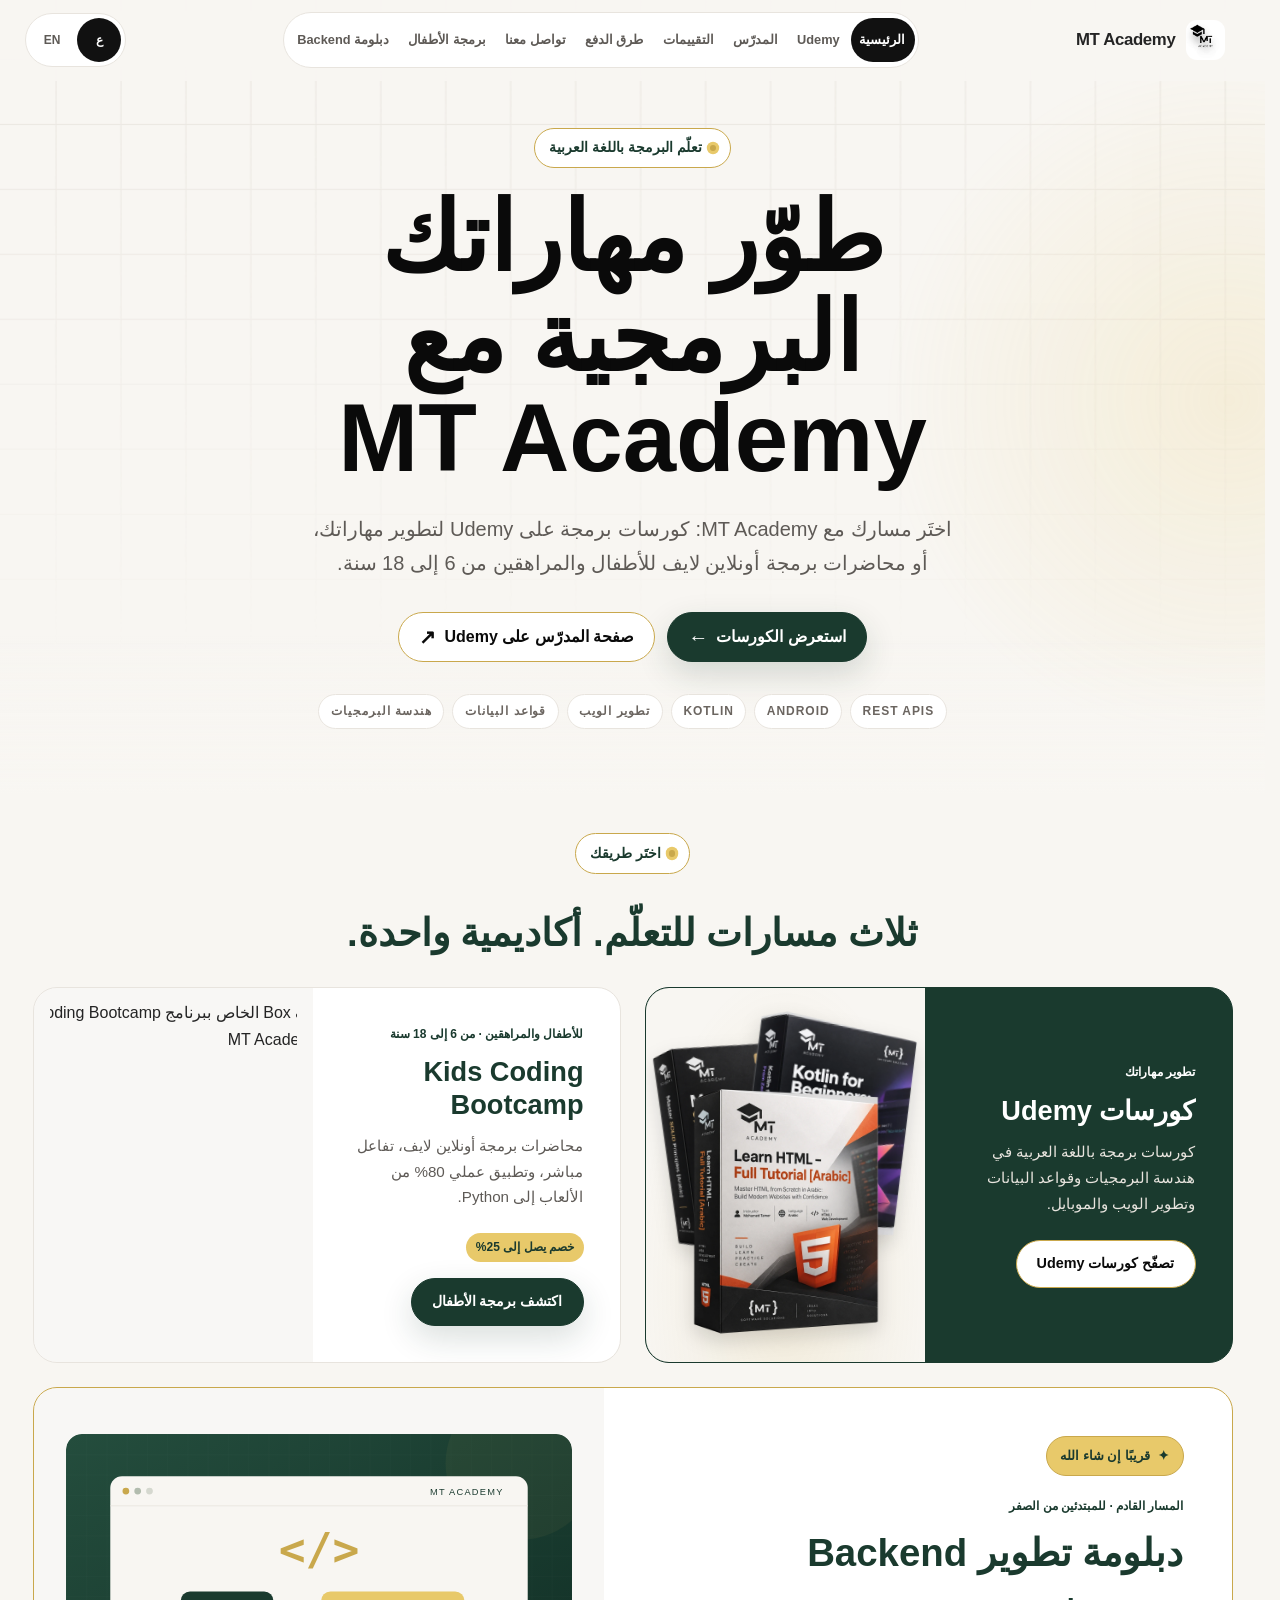
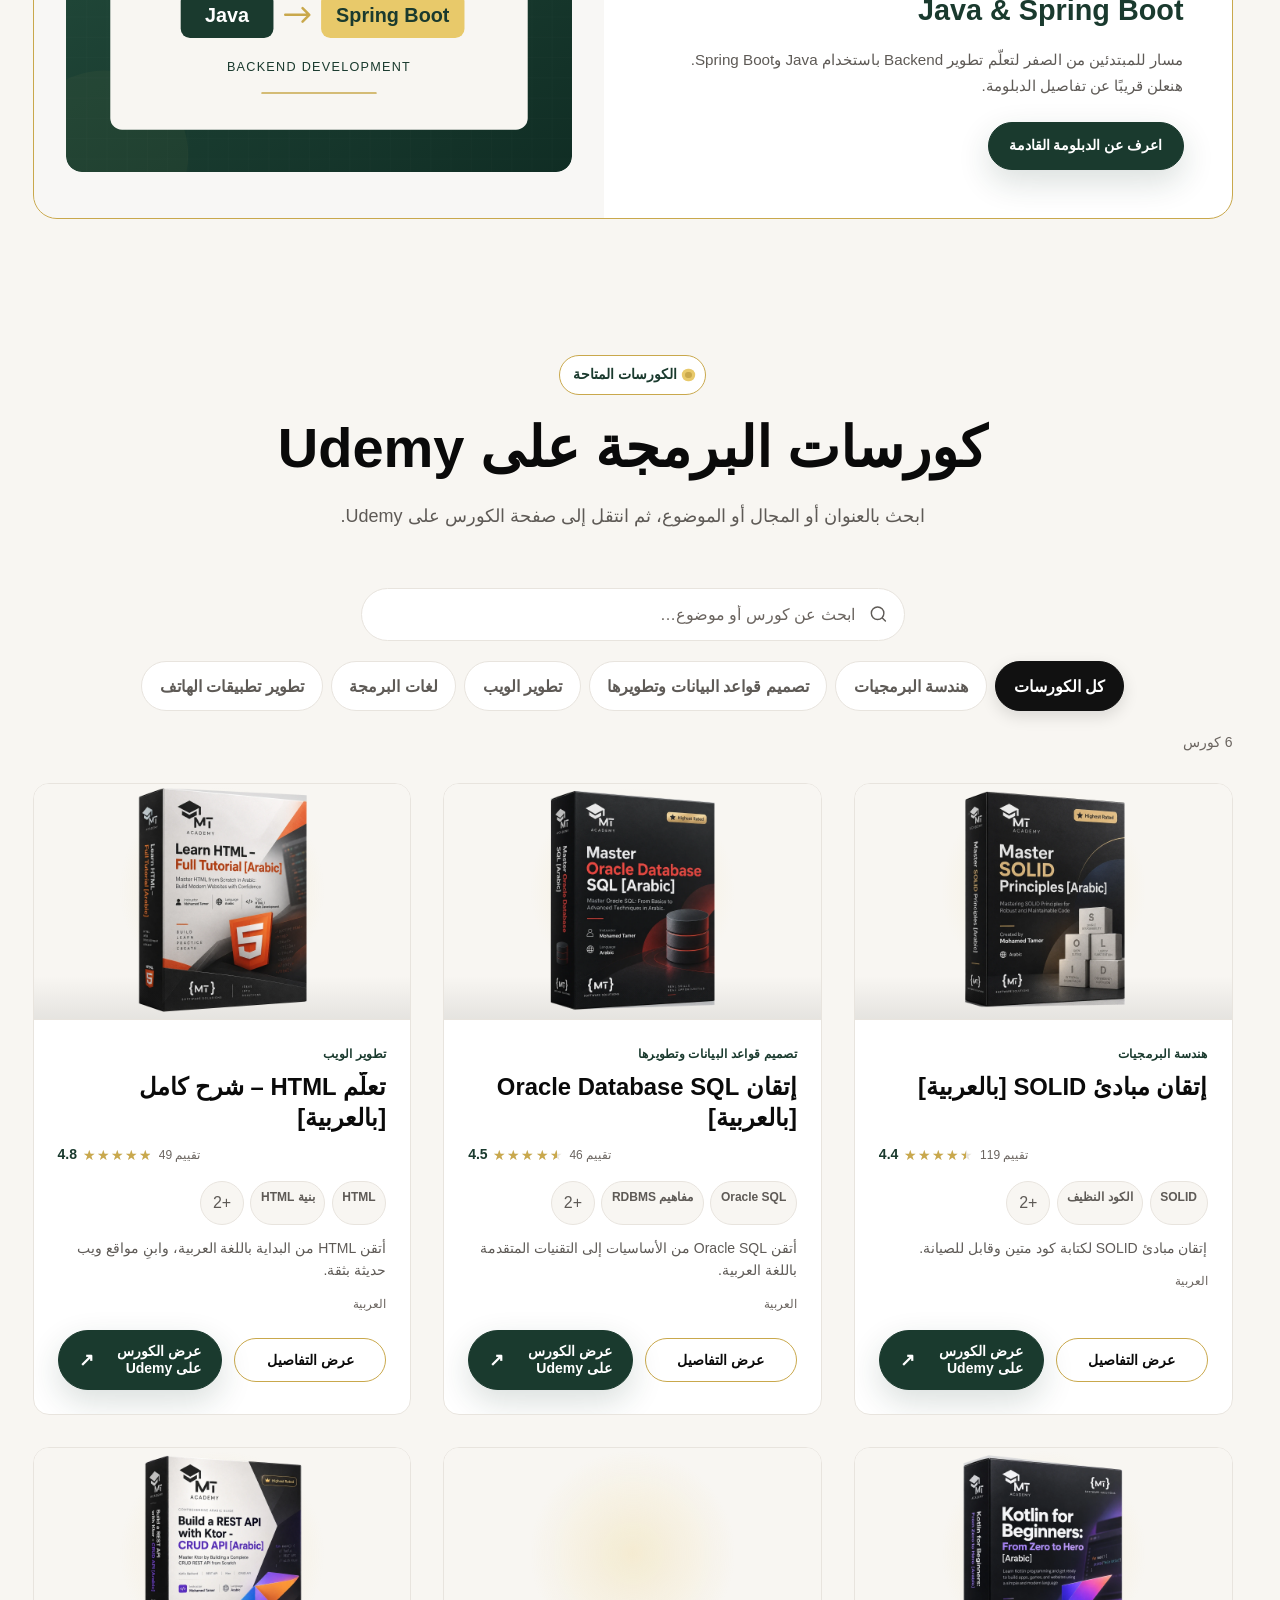
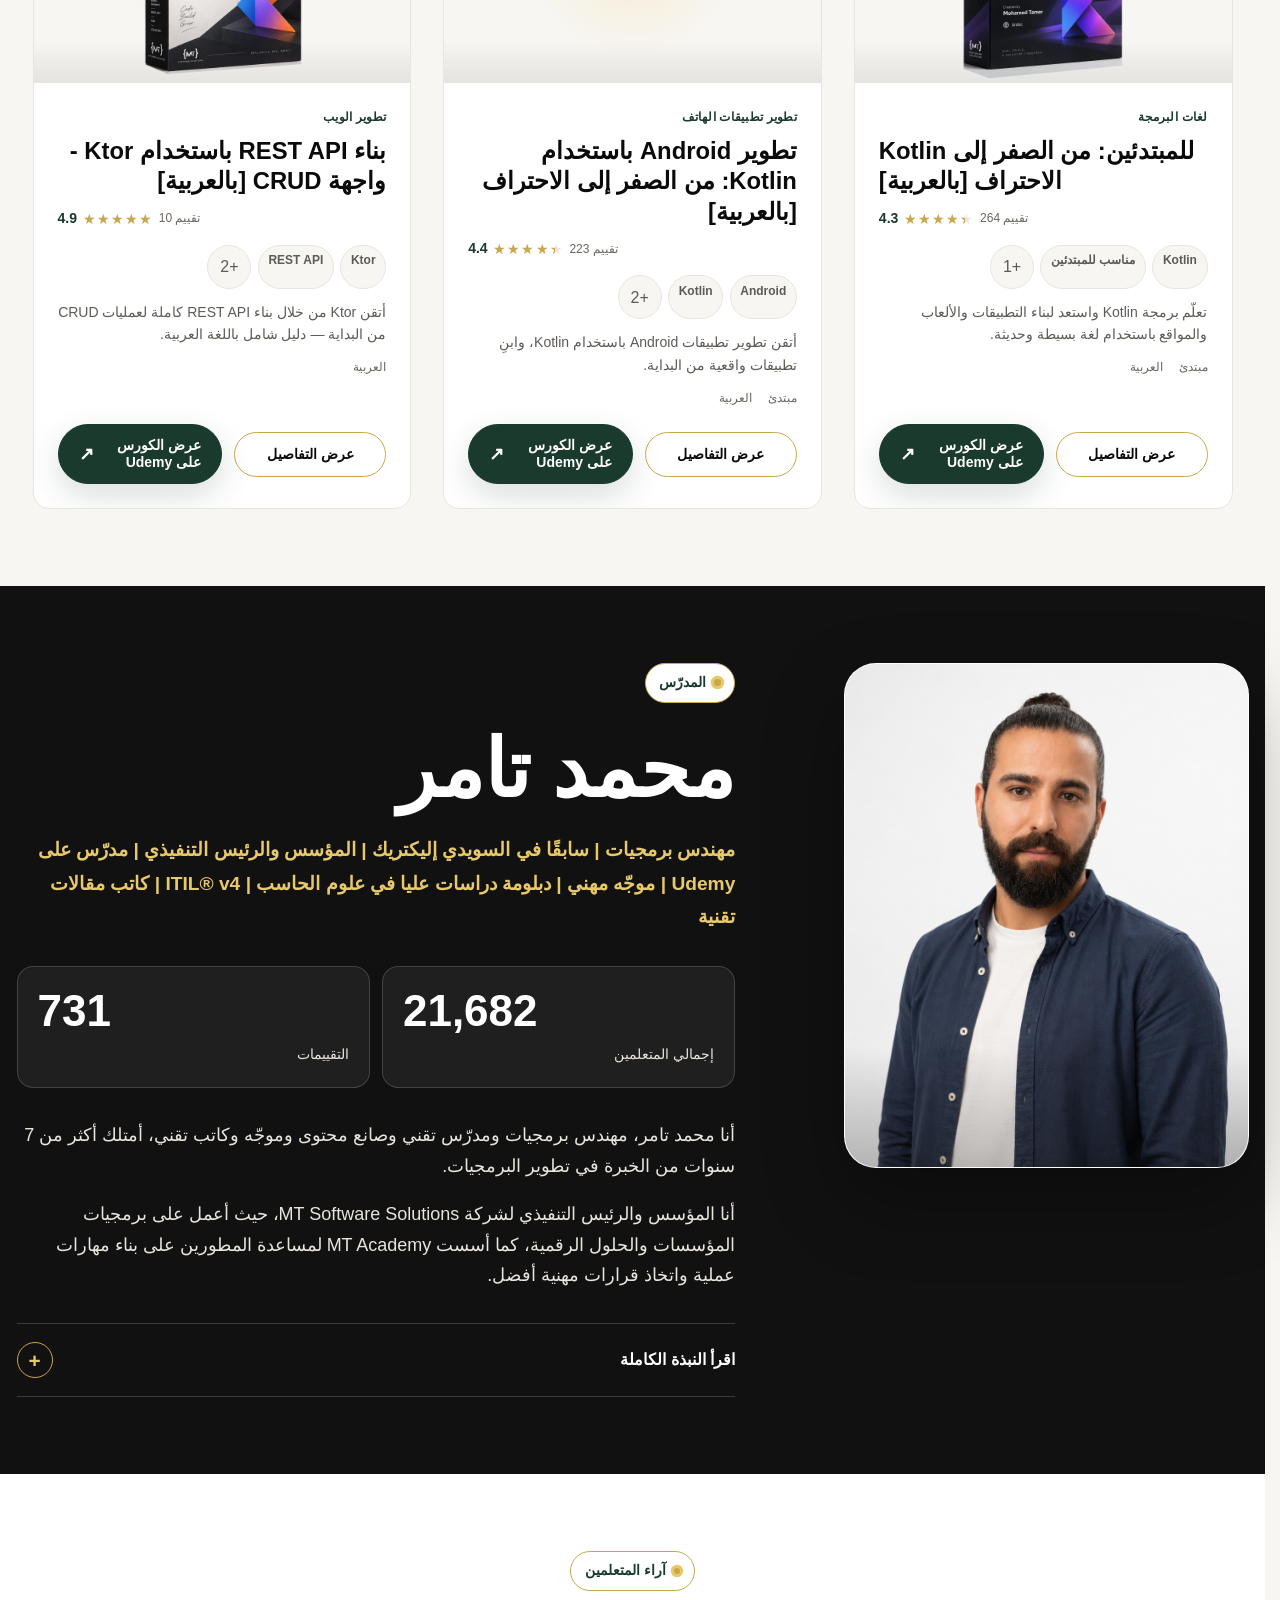
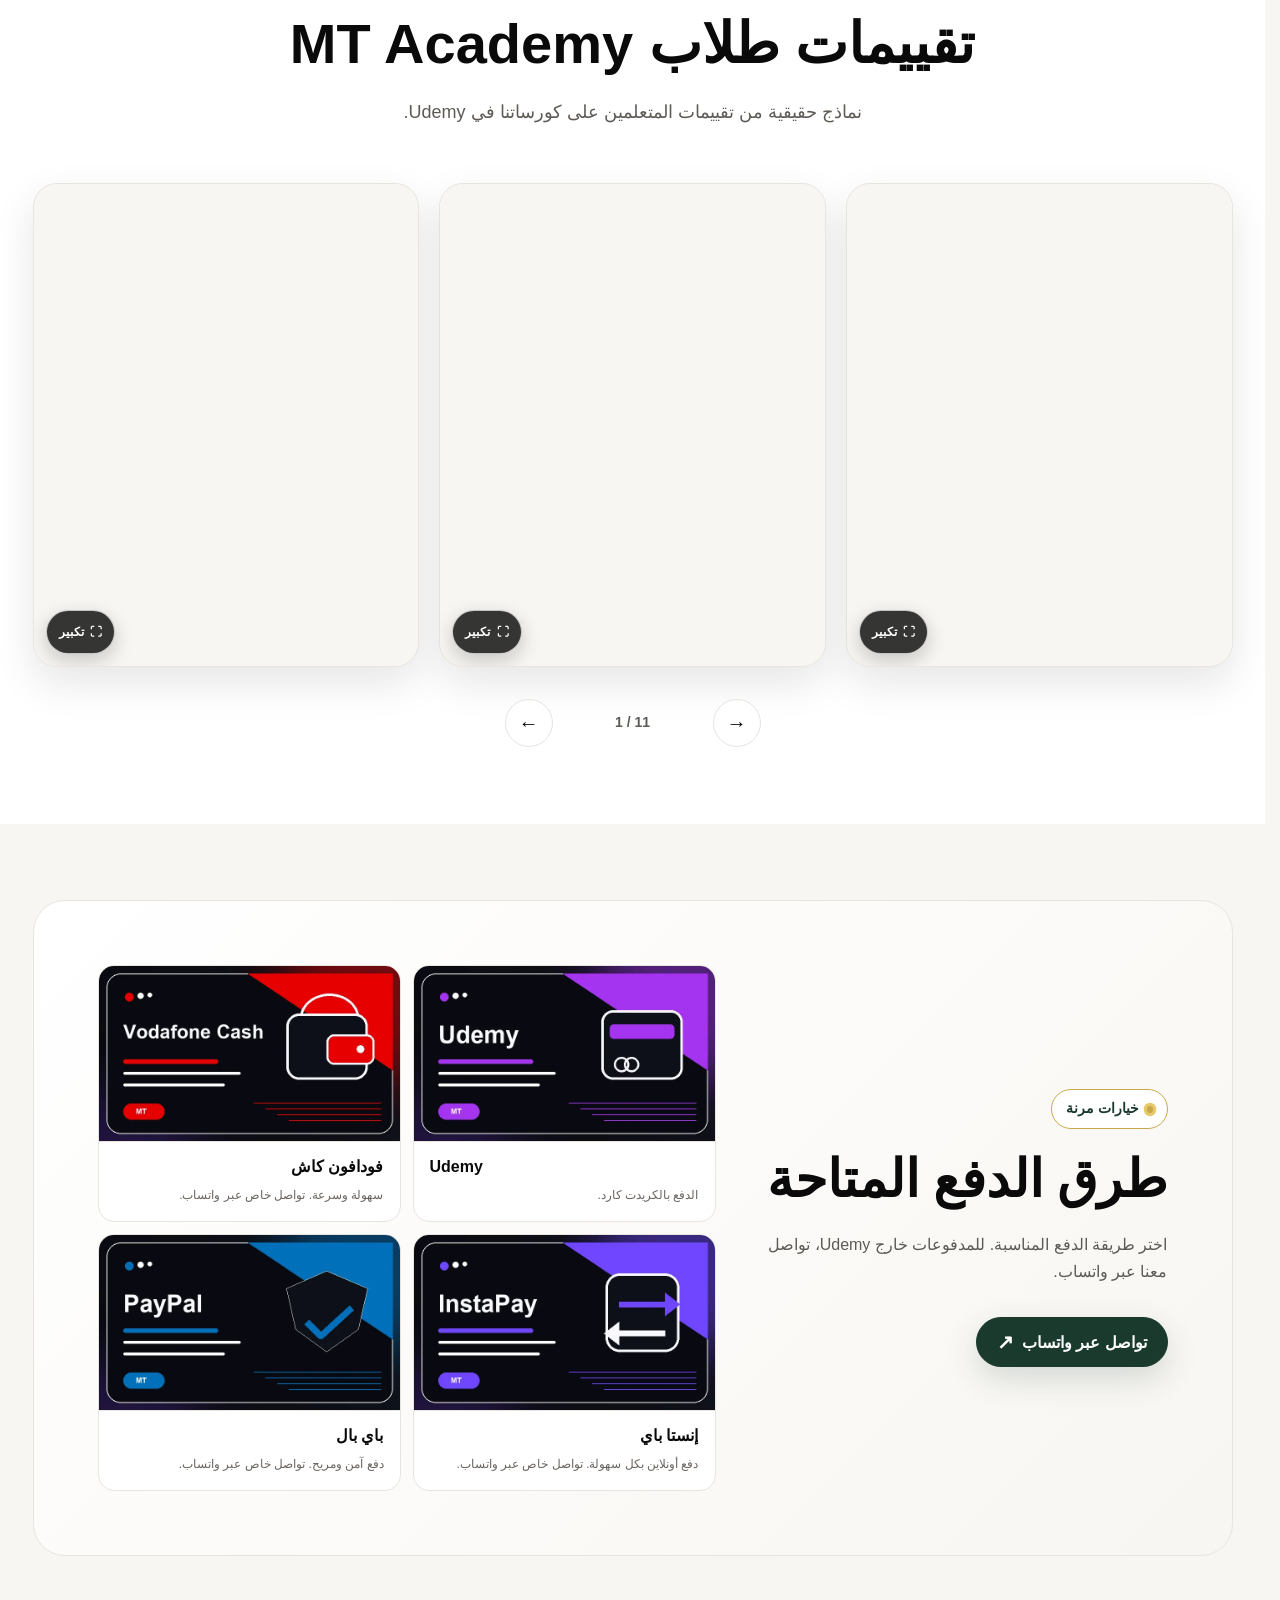
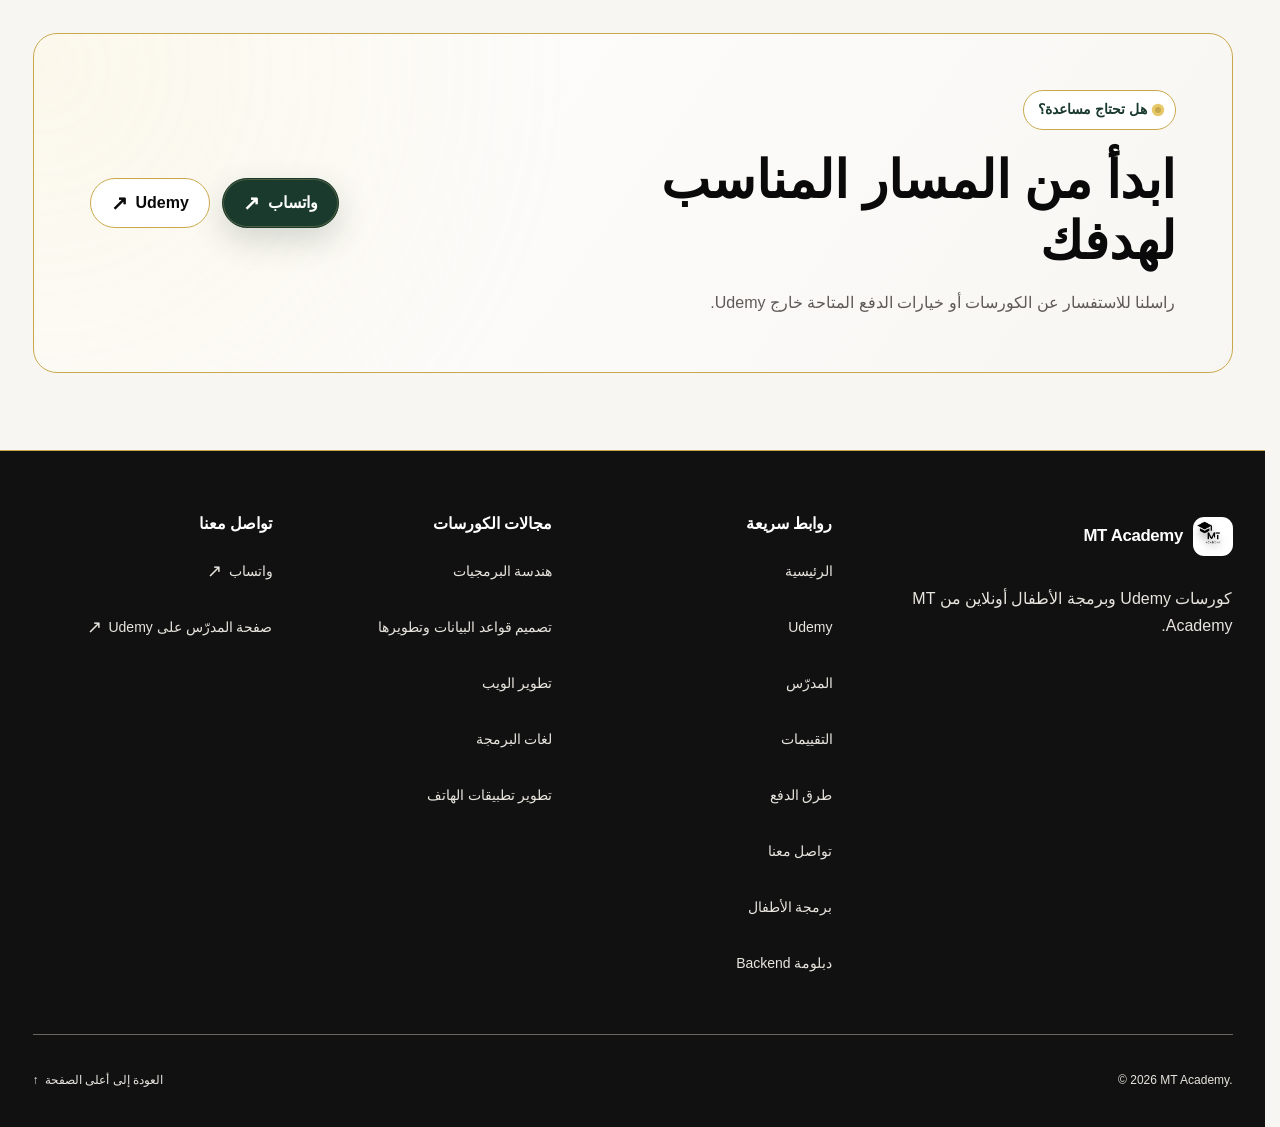
==== commit f8040253: "feat(site): add kids bootcamp and upcoming backend diploma - Add bilingual Kids Coding Bootcamp page" ====
--- a/index.html
+++ b/index.html
@@ -6,20 +6,20 @@
   <meta name="viewport" content="width=device-width, initial-scale=1">
   <meta name="theme-color" content="#f8f6f2">
   <meta name="color-scheme" content="light">
-  <title>كورسات البرمجة بالعربي | MT Academy</title>
+  <title>مسارات تعلّم البرمجة | MT Academy</title>
   <meta name="description"
-    content="اكتشف كورسات MT Academy باللغة العربية في هندسة البرمجيات، وقواعد البيانات، وتطوير الويب، وKotlin، وAndroid، وبناء REST APIs.">
+    content="اكتشف كورسات Udemy وبرمجة الأطفال أونلاين من MT Academy. وقريبًا دبلومة Backend باستخدام Java وSpring Boot للمبتدئين من الصفر.">
   <link rel="canonical" href="https://mtacademy-courses.github.io/">
   <link rel="alternate" hreflang="ar" href="https://mtacademy-courses.github.io/">
-  <link rel="alternate" hreflang="en" href="https://mtacademy-courses.github.io/">
+  <link rel="alternate" hreflang="en" href="https://mtacademy-courses.github.io/?lang=en">
   <link rel="alternate" hreflang="x-default" href="https://mtacademy-courses.github.io/">
 
   <meta property="og:type" content="website">
   <meta property="og:locale" content="ar_EG">
   <meta property="og:site_name" content="MT Academy">
-  <meta property="og:title" content="كورسات البرمجة بالعربي | MT Academy">
+  <meta property="og:title" content="مسارات تعلّم البرمجة | MT Academy">
   <meta property="og:description"
-    content="اكتشف كورسات MT Academy باللغة العربية في هندسة البرمجيات، وقواعد البيانات، وتطوير الويب، وKotlin، وAndroid، وبناء REST APIs.">
+    content="اكتشف كورسات Udemy وبرمجة الأطفال أونلاين من MT Academy. وقريبًا دبلومة Backend باستخدام Java وSpring Boot للمبتدئين من الصفر.">
   <meta property="og:url" content="https://mtacademy-courses.github.io/">
   <meta property="og:image" content="https://mtacademy-courses.github.io/assets/images/brand/social-preview.png">
   <meta property="og:image:width" content="1200">
@@ -27,9 +27,9 @@
   <meta property="og:image:alt" content="MT Academy — كورسات برمجة باللغة العربية">
 
   <meta name="twitter:card" content="summary_large_image">
-  <meta name="twitter:title" content="كورسات البرمجة بالعربي | MT Academy">
+  <meta name="twitter:title" content="مسارات تعلّم البرمجة | MT Academy">
   <meta name="twitter:description"
-    content="اكتشف كورسات MT Academy باللغة العربية في هندسة البرمجيات، وقواعد البيانات، وتطوير الويب، وKotlin، وAndroid، وبناء REST APIs.">
+    content="اكتشف كورسات Udemy وبرمجة الأطفال أونلاين من MT Academy. وقريبًا دبلومة Backend باستخدام Java وSpring Boot للمبتدئين من الصفر.">
   <meta name="twitter:image" content="https://mtacademy-courses.github.io/assets/images/brand/social-preview.png">
   <meta name="twitter:image:alt" content="MT Academy — كورسات برمجة باللغة العربية">
 
@@ -37,7 +37,12 @@
   <link rel="stylesheet" href="./assets/css/styles.css">
 
   <script id="structured-data" type="application/ld+json">{}</script>
+  <script defer src="./assets/js/site-core.js"></script>
+  <script defer src="./assets/js/site-data.js"></script>
   <script defer src="./assets/js/courses-data.js"></script>
+  <script defer src="./assets/js/kids-data.js"></script>
+  <script defer src="./assets/js/backend-diploma-data.js"></script>
+  <script defer src="./assets/js/learning-paths-data.js"></script>
   <script defer src="./assets/js/app.js"></script>
 </head>
 
@@ -67,6 +72,8 @@
           href="#payment">طرق الدفع</a>
         <a class="nav-link" data-nav-link data-config-text="navigation.5.label" data-config-href="navigation.5.href"
           href="#contact">تواصل معنا</a>
+        <a class="nav-link" data-config-text="navigation.6.label" data-config-href="navigation.6.href" href="/kids-coding-bootcamp/">برمجة الأطفال</a>
+        <a class="nav-link" data-config-text="navigation.7.label" data-config-href="navigation.7.href" href="/backend-development-diploma/">دبلومة Backend</a>
       </nav>
 
       <div class="language-switcher language-switcher--desktop" data-language-switcher role="group"
@@ -105,6 +112,8 @@
           data-config-href="navigation.4.href" href="#payment">طرق الدفع</a>
         <a class="mobile-nav__link" data-nav-link data-config-text="navigation.5.label"
           data-config-href="navigation.5.href" href="#contact">تواصل معنا</a>
+        <a class="mobile-nav__link" data-config-text="navigation.6.label" data-config-href="navigation.6.href" href="/kids-coding-bootcamp/">برمجة الأطفال</a>
+        <a class="mobile-nav__link" data-config-text="navigation.7.label" data-config-href="navigation.7.href" href="/backend-development-diploma/">دبلومة Backend</a>
         <div class="language-switcher language-switcher--mobile" data-language-switcher role="group"
           aria-label="اختيار اللغة">
           <button class="language-switcher__option is-active" type="button" data-language-option="ar"
@@ -135,7 +144,7 @@
           </div>
 
           <div class="promotion-panel__message">
-            <h2 id="promotion-title" data-config-text="promotion.headline">عرض على جميع الكورسات المتاحة</h2>
+            <h2 id="promotion-title" data-config-text="promotion.headline">عرض على كورسات Udemy المتاحة</h2>
             <p data-config-text="promotion.supportingText">
               اختَر الكورس المناسب وابدأ تطوير مهاراتك قبل انتهاء عرض أكتوبر.
             </p>
@@ -182,8 +191,7 @@
         <p class="eyebrow" data-config-text="hero.eyebrow">تعلّم البرمجة باللغة العربية</p>
         <h1 id="hero-title" data-config-text="hero.title">طوّر مهاراتك البرمجية مع MT Academy</h1>
         <p class="hero__description" data-config-text="hero.description">
-          تصفّح كورسات البرمجة المتاحة باللغة العربية، من أساسيات الويب وقواعد البيانات إلى Kotlin وتطوير Android وبناء
-          REST APIs.
+          اختَر مسارك مع MT Academy: كورسات برمجة على Udemy لتطوير مهاراتك، أو محاضرات برمجة أونلاين لايف للأطفال والمراهقين من 6 إلى 18 سنة.
         </p>
         <div class="hero__actions">
           <a class="button" href="#courses" data-config-href="hero.cta.href">
@@ -206,11 +214,71 @@
       </div>
     </section>
 
+    <section class="learning-paths" id="learning-paths" aria-labelledby="learning-paths-title">
+      <div class="container">
+        <div class="learning-paths__heading">
+          <p class="eyebrow" data-path-text="eyebrow">اختَر طريقك</p>
+          <h2 id="learning-paths-title" data-path-text="title">ثلاث مسارات للتعلّم. أكاديمية واحدة.</h2>
+        </div>
+        <div class="learning-paths__grid">
+          <article class="learning-path learning-path--udemy">
+            <div class="learning-path__copy">
+              <span class="learning-path__tag" data-path-text="udemyTag">تطوير مهاراتك</span>
+              <h3 data-path-text="udemyTitle">كورسات Udemy</h3>
+              <p data-path-text="udemyDescription">كورسات برمجة باللغة العربية في هندسة البرمجيات وقواعد البيانات وتطوير الويب والموبايل.</p>
+              <a class="button button--secondary" href="#courses" data-path-href="udemy" data-path-text="udemyCta">تصفّح كورسات Udemy</a>
+            </div>
+            <div class="learning-path__visual learning-path__visual--udemy">
+              <div class="learning-path__course-stack" role="img" aria-label="أغلفة كورسات MT Academy على Udemy: SOLID وKotlin وHTML" data-path-aria="udemyImageAlt">
+                <svg class="learning-path__course-cover learning-path__course-cover--solid" viewBox="185 25 850 1130" aria-hidden="true" focusable="false">
+                  <image href="/assets/images/courses/master-solid-principles.webp" width="1200" height="1200" />
+                </svg>
+                <svg class="learning-path__course-cover learning-path__course-cover--kotlin" viewBox="178 20 842 1135" aria-hidden="true" focusable="false">
+                  <image href="/assets/images/courses/kotlin-for-beginners.webp" width="1200" height="1200" />
+                </svg>
+                <svg class="learning-path__course-cover learning-path__course-cover--html" viewBox="160 10 890 1180" aria-hidden="true" focusable="false">
+                  <image href="/assets/images/courses/learn-html-full-tutorial.webp" width="1200" height="1200" />
+                </svg>
+              </div>
+            </div>
+          </article>
+          <article class="learning-path learning-path--kids">
+            <div class="learning-path__copy">
+              <span class="learning-path__tag" data-path-text="kidsTag">للأطفال والمراهقين · من 6 إلى 18 سنة</span>
+              <h3 data-path-text="kidsTitle">Kids Coding Bootcamp</h3>
+              <p data-path-text="kidsDescription">محاضرات برمجة أونلاين لايف، تفاعل مباشر، وتطبيق عملي 80% من الألعاب إلى Python.</p>
+              <span class="learning-path__offer" data-kids-offer hidden></span>
+              <a class="button" href="/kids-coding-bootcamp/" data-path-href="kids" data-path-text="kidsCta">اكتشف برمجة الأطفال</a>
+            </div>
+            <div class="learning-path__visual">
+              <div class="learning-path__box-stage">
+                <img src="/assets/images/kids/brand/kids-coding-bootcamp-box.webp" width="1254" height="1254"
+                  alt="غلاف Box الخاص ببرنامج Kids Coding Bootcamp من MT Academy" data-path-image="kids" loading="lazy" decoding="async">
+              </div>
+            </div>
+          </article>
+          <article class="learning-path learning-path--backend" data-path-status="backend-diploma" data-offering-status="coming-soon">
+            <div class="learning-path__copy">
+              <span class="coming-soon-badge" data-path-text="backend.status">قريبًا إن شاء الله</span>
+              <span class="learning-path__tag" data-path-text="backend.tag">المسار القادم · للمبتدئين من الصفر</span>
+              <h3 data-path-text="backend.title">دبلومة تطوير Backend</h3>
+              <p class="learning-path__technologies" dir="ltr">Java &amp; Spring Boot</p>
+              <p data-path-text="backend.description">مسار للمبتدئين من الصفر لتعلّم تطوير Backend باستخدام Java وSpring Boot. هنعلن قريبًا عن تفاصيل الدبلومة.</p>
+              <a class="button" href="/backend-development-diploma/" data-path-href="backend-diploma" data-path-text="backend.cta">اعرف عن الدبلومة القادمة</a>
+            </div>
+            <div class="learning-path__visual learning-path__visual--backend">
+              <img class="backend-illustration" src="/assets/images/backend/backend-announcement.svg" width="1200" height="800" alt="" aria-hidden="true" loading="lazy" decoding="async">
+            </div>
+          </article>
+        </div>
+      </div>
+    </section>
+
     <section class="courses-section section" id="courses" aria-labelledby="courses-title">
       <div class="container">
         <div class="section-heading section-heading--centered">
           <p class="eyebrow" data-config-text="catalog.eyebrow">الكورسات المتاحة</p>
-          <h2 id="courses-title" data-config-text="catalog.title">اختر الكورس المناسب لك</h2>
+          <h2 id="courses-title" data-config-text="catalog.title">كورسات البرمجة على Udemy</h2>
           <p data-config-text="catalog.description">
             ابحث بالعنوان أو المجال أو الموضوع، ثم انتقل إلى صفحة الكورس على Udemy.
           </p>
@@ -252,25 +320,25 @@
             <p>يعمل البحث والتصفية عند تفعيل JavaScript. يمكنك التسجيل مباشرة من الروابط التالية:</p>
             <ul>
               <li><a
-                  href="https://www.udemy.com/course/master-solid-principles-arabic/?couponCode=MT-SOLID-SEP-2026"
+                  href="https://www.udemy.com/course/master-solid-principles-arabic/?couponCode=MT-SOLID-OCT-2026"
                   target="_blank" rel="noopener noreferrer">Master
                   SOLID Principles [Arabic]</a></li>
               <li><a
-                  href="https://www.udemy.com/course/master-oracle-database-sql-arabic/?couponCode=MT-ORACLE-SEP-2026"
+                  href="https://www.udemy.com/course/master-oracle-database-sql-arabic/?couponCode=MT-ORACLE-OCT-2026"
                   target="_blank" rel="noopener noreferrer">Master
                   Oracle Database SQL [Arabic]</a></li>
               <li><a
-                  href="https://www.udemy.com/course/learn-html-full-tutorial-arabic/?couponCode=MT-HTML-SEP-2026"
+                  href="https://www.udemy.com/course/learn-html-full-tutorial-arabic/?couponCode=MT-HTML-OCT-2026"
                   target="_blank" rel="noopener noreferrer">Learn
                   HTML – Full Tutorial [Arabic]</a></li>
-              <li><a href="https://www.udemy.com/course/kotlin-course-arabic/?couponCode=MT-KOTLIN-SEP-2026"
+              <li><a href="https://www.udemy.com/course/kotlin-course-arabic/?couponCode=MT-KOTLIN-OCT-2026"
                   target="_blank" rel="noopener noreferrer">Kotlin for
                   Beginners: From Zero to Hero [Arabic]</a></li>
               <li><a
-                  href="https://www.udemy.com/course/android-kotlin-development-from-zero-to-hero-2022-arabic/?couponCode=MT-ANDROID-SEP-2026"
+                  href="https://www.udemy.com/course/android-kotlin-development-from-zero-to-hero-2022-arabic/?couponCode=MT-ANDROID-OCT-2026"
                   target="_blank" rel="noopener noreferrer">Android
                   Kotlin Development: From Zero to Hero [Arabic]</a></li>
-              <li><a href="https://www.udemy.com/course/ktor-restapi-arabic-2024/?couponCode=MT-KTOR-SEP-2026"
+              <li><a href="https://www.udemy.com/course/ktor-restapi-arabic-2024/?couponCode=MT-KTOR-OCT-2026"
                   target="_blank" rel="noopener noreferrer">Build a
                   REST API with Ktor – CRUD API [Arabic]</a></li>
             </ul>
@@ -442,12 +510,14 @@
       <nav class="footer-column" aria-labelledby="footer-nav-title">
         <h2 id="footer-nav-title" data-config-text="footer.navigationTitle">روابط سريعة</h2>
         <ul>
-          <li><a data-config-text="navigation.0.label" href="#top">الرئيسية</a></li>
-          <li><a data-config-text="navigation.1.label" href="#courses">الكورسات</a></li>
-          <li><a data-config-text="navigation.2.label" href="#instructor">المدرّس</a></li>
-          <li><a data-config-text="navigation.3.label" href="#reviews">التقييمات</a></li>
-          <li><a data-config-text="navigation.4.label" href="#payment">طرق الدفع</a></li>
-          <li><a data-config-text="navigation.5.label" href="#contact">تواصل معنا</a></li>
+          <li><a data-config-text="navigation.0.label" data-config-href="navigation.0.href" href="#top">الرئيسية</a></li>
+          <li><a data-config-text="navigation.1.label" data-config-href="navigation.1.href" href="#courses">الكورسات</a></li>
+          <li><a data-config-text="navigation.2.label" data-config-href="navigation.2.href" href="#instructor">المدرّس</a></li>
+          <li><a data-config-text="navigation.3.label" data-config-href="navigation.3.href" href="#reviews">التقييمات</a></li>
+          <li><a data-config-text="navigation.4.label" data-config-href="navigation.4.href" href="#payment">طرق الدفع</a></li>
+          <li><a data-config-text="navigation.5.label" data-config-href="navigation.5.href" href="#contact">تواصل معنا</a></li>
+          <li><a data-config-text="navigation.6.label" data-config-href="navigation.6.href" href="/kids-coding-bootcamp/">برمجة الأطفال</a></li>
+          <li><a data-config-text="navigation.7.label" data-config-href="navigation.7.href" href="/backend-development-diploma/">دبلومة Backend</a></li>
         </ul>
       </nav>
 
@@ -519,7 +589,7 @@
         <strong data-promotion-discount dir="ltr"></strong>
       </p>
       <h2 class="promotion-dialog__title" id="promotion-dialog-title" data-config-text="promotion.headline">
-        عرض على جميع كورسات MT Academy المتاحة
+        عرض على كورسات MT Academy المتاحة على Udemy
       </h2>
       <p class="promotion-dialog__description" id="promotion-dialog-description"
         data-config-text="promotion.popupSupportingText">
--- a/assets/css/styles.css
+++ b/assets/css/styles.css
@@ -3411,3 +3411,66 @@
     border: 1px solid ButtonText;
   }
 }
+
+/* Shared academy learning paths; the existing course catalog stays below. */
+.learning-paths { padding-block: 2.5rem 4.5rem; }
+.learning-paths__heading { margin-block-end: 2rem; text-align: center; }
+.learning-paths__heading h2 { color: var(--green); font-size: clamp(1.75rem, 3vw, 2.5rem); margin-block: 1rem; }
+.learning-paths__grid { display: grid; gap: 1.5rem; }
+.learning-path { position: relative; display: grid; min-width: 0; overflow: hidden; border: 1px solid var(--border); border-radius: 1.5rem; background: white; }
+.learning-path__copy { display: flex; flex-direction: column; align-items: flex-start; justify-content: center; padding: clamp(1.5rem, 3vw, 2.25rem); }
+.learning-path__tag { display: block; color: var(--green); font-weight: 800; font-size: .75rem; margin-block-end: .75rem; }
+.learning-path h3 { font-size: 1.7rem; color: var(--green); margin-block-end: .75rem; }
+.learning-path p { color: var(--text-muted); font-size: .95rem; }
+.learning-path .button { margin-block-start: .5rem; font-size: .9rem; }
+.learning-path__visual { min-width: 0; padding: 1rem; display: grid; place-items: center; background: #e8e4de50; }
+/* The supplied square canvas has transparent margins around the tall box.
+   This viewport excludes only those margins, retaining the entire artwork plus padding. */
+.learning-path__box-stage { position: relative; width: 100%; max-width: 17rem; aspect-ratio: 880 / 1218; overflow: hidden; }
+.learning-path__box-stage img { position: absolute; width: 142.5%; max-width: none; height: auto; left: -22.386364%; top: -1.395731%; }
+.learning-path__visual--udemy { background: radial-gradient(ellipse at 50% 80%, #c9a84c22, transparent 75%), var(--background); }
+.learning-path__course-stack { position: relative; width: 100%; max-width: 17rem; aspect-ratio: 880 / 1218; direction: ltr; }
+.learning-path__course-cover { position: absolute; display: block; height: auto; filter: drop-shadow(0 .5rem .6rem #0a0a0a26); }
+.learning-path__course-cover--solid { width: 62%; left: 0; top: 10%; transform: rotate(-8deg); }
+.learning-path__course-cover--kotlin { width: 66%; right: 0; top: 3%; transform: rotate(7deg); }
+.learning-path__course-cover--html { width: 77%; left: 12%; bottom: 2%; }
+
+.learning-path--udemy { background: var(--green); border-color: var(--green); }
+.learning-path--udemy h3, .learning-path--udemy .learning-path__tag { color: white; }
+.learning-path--udemy p { color: #e8e4de; }
+.learning-path__offer { display: inline-block; margin-block: .5rem; padding: .25rem .6rem; border-radius: var(--radius-pill); background: var(--gold-light); color: var(--green); font-size: .75rem; font-weight: 800; }
+.mobile-nav.is-open .mobile-nav__link:nth-child(7) { transition-delay: 180ms; }
+@media (min-width: 42rem) { .learning-paths__grid { grid-template-columns: 1fr 1fr; } }
+@media (min-width: 70rem) { .learning-path { grid-template-columns: 1.1fr 1fr; } }
+/* Give seven navigation items room before the desktop contact CTA appears. */
+@media (min-width: 56rem) and (max-width: 84.99rem) {
+  .header-cta { display: none; }
+  .header-inner { gap: .6rem; }
+  .nav-link { padding-inline: .55rem; font-size: .8rem; }
+}
+
+/* Upcoming third path spans a full row so existing box previews retain their size. */
+.coming-soon-badge { display: inline-flex; align-items: center; gap: .5rem; padding: .5rem .85rem; border: 1px solid var(--gold); border-radius: var(--radius-pill); background: var(--gold-light); color: var(--green); font-size: .8rem; font-weight: 850; }
+.coming-soon-badge::before { content: '✦'; }
+.learning-path--backend { border-color: var(--gold); }
+.learning-path--backend .coming-soon-badge { margin-block-end: 1.25rem; }
+.learning-path--backend h3 { font-size: clamp(1.7rem, 3vw, 2.5rem); line-height: 1.3; }
+.learning-path--backend .learning-path__technologies { margin-block: -.25rem .75rem; color: var(--green); font-size: clamp(1.3rem, 2.5vw, 1.8rem); font-weight: 800; text-align: start; }
+.learning-path__visual--backend { padding: clamp(1rem, 3vw, 2rem); background: #e8e4de50; }
+.backend-illustration { display: block; width: 100%; max-width: 36rem; height: auto; border-radius: 1rem; }
+.mobile-nav.is-open .mobile-nav__link:nth-child(8) { transition-delay: 190ms; }
+@media (min-width: 42rem) {
+  .learning-path--backend { grid-column: 1 / -1; grid-template-columns: 1.1fr 1fr; }
+  .learning-path--backend .learning-path__copy { padding: clamp(1.5rem, 4vw, 3rem); }
+}
+/* Navigation now has eight destinations. Shared JS uses the same 70rem cutoff.
+   Keep the existing 56rem content-layout rules independent of the menu cutoff. */
+@media (max-width: 69.99rem) {
+  .desktop-nav, .language-switcher--desktop, .header-cta { display: none !important; }
+  .menu-toggle { display: flex !important; }
+  .mobile-nav:not([hidden]) { display: block !important; }
+}
+@media (min-width: 70rem) and (max-width: 94.99rem) {
+  .header-cta { display: none; }
+  .nav-link { padding-inline: .55rem; }
+}
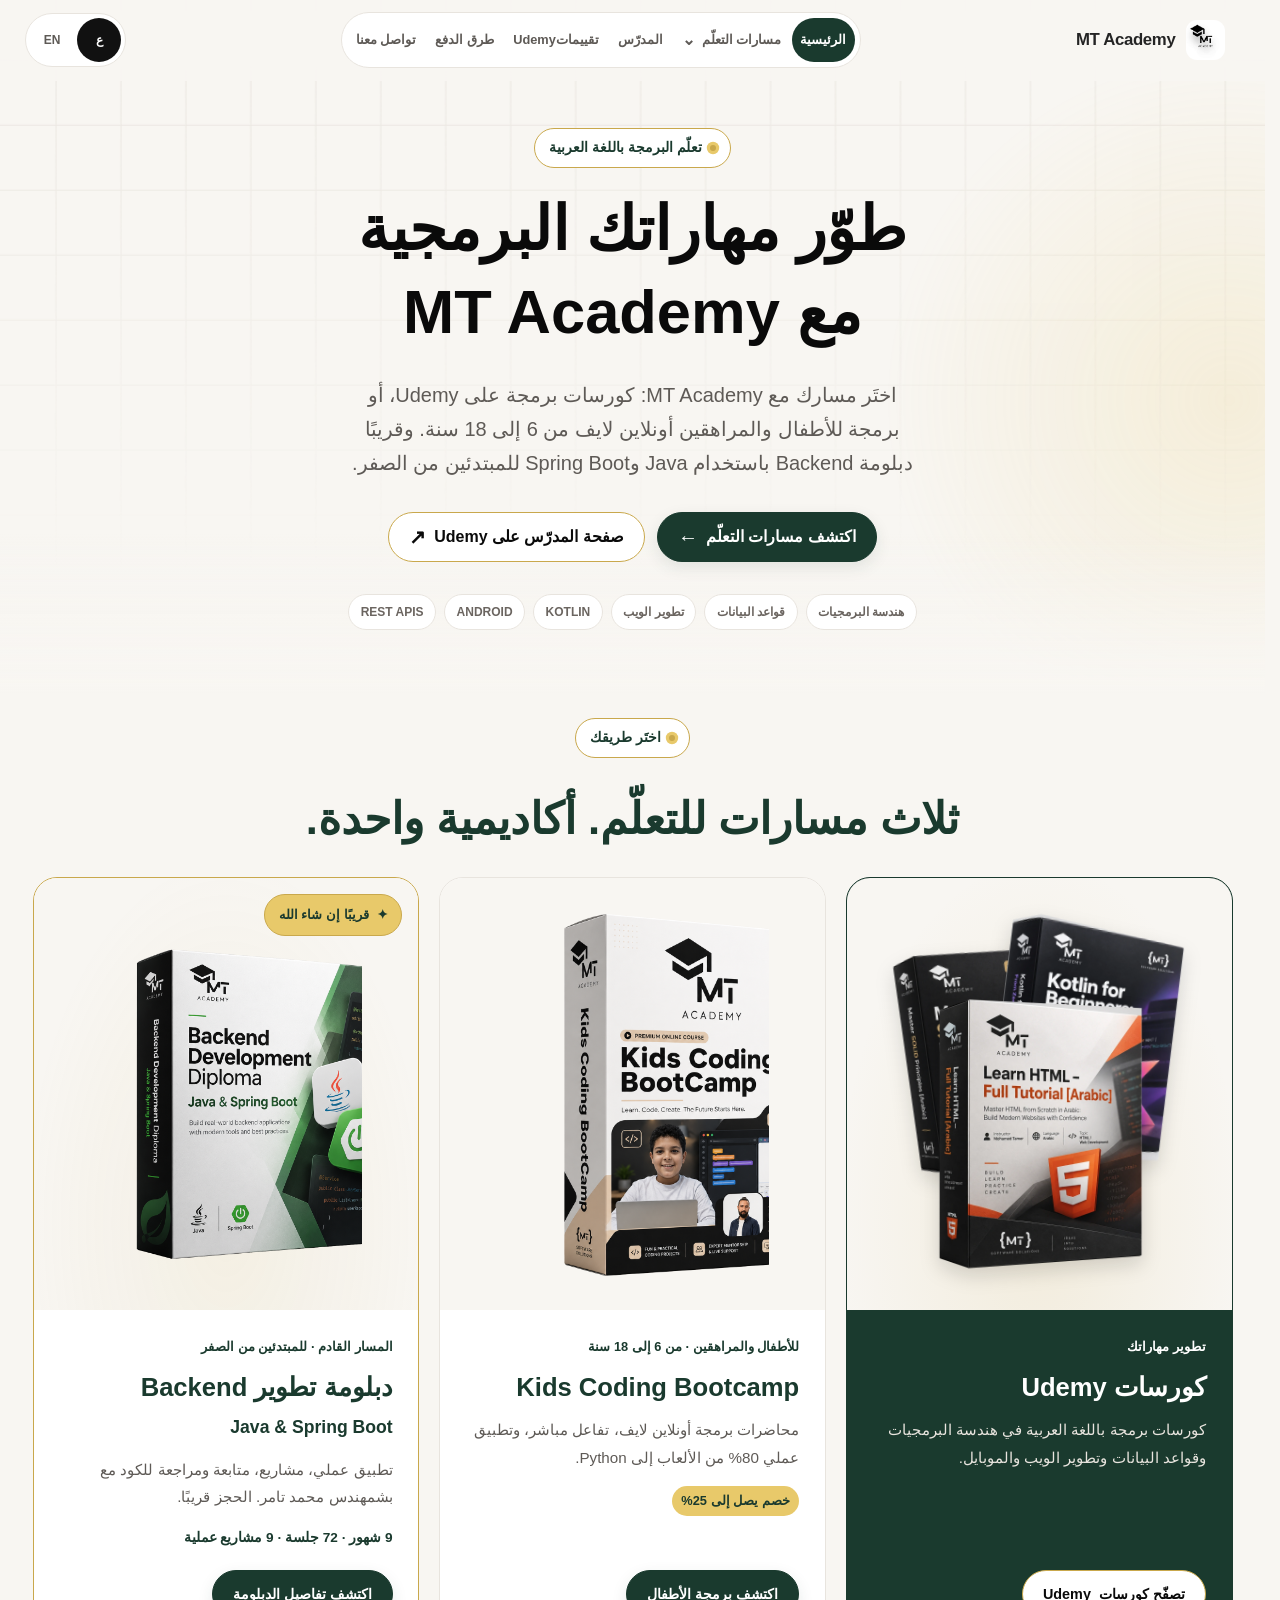
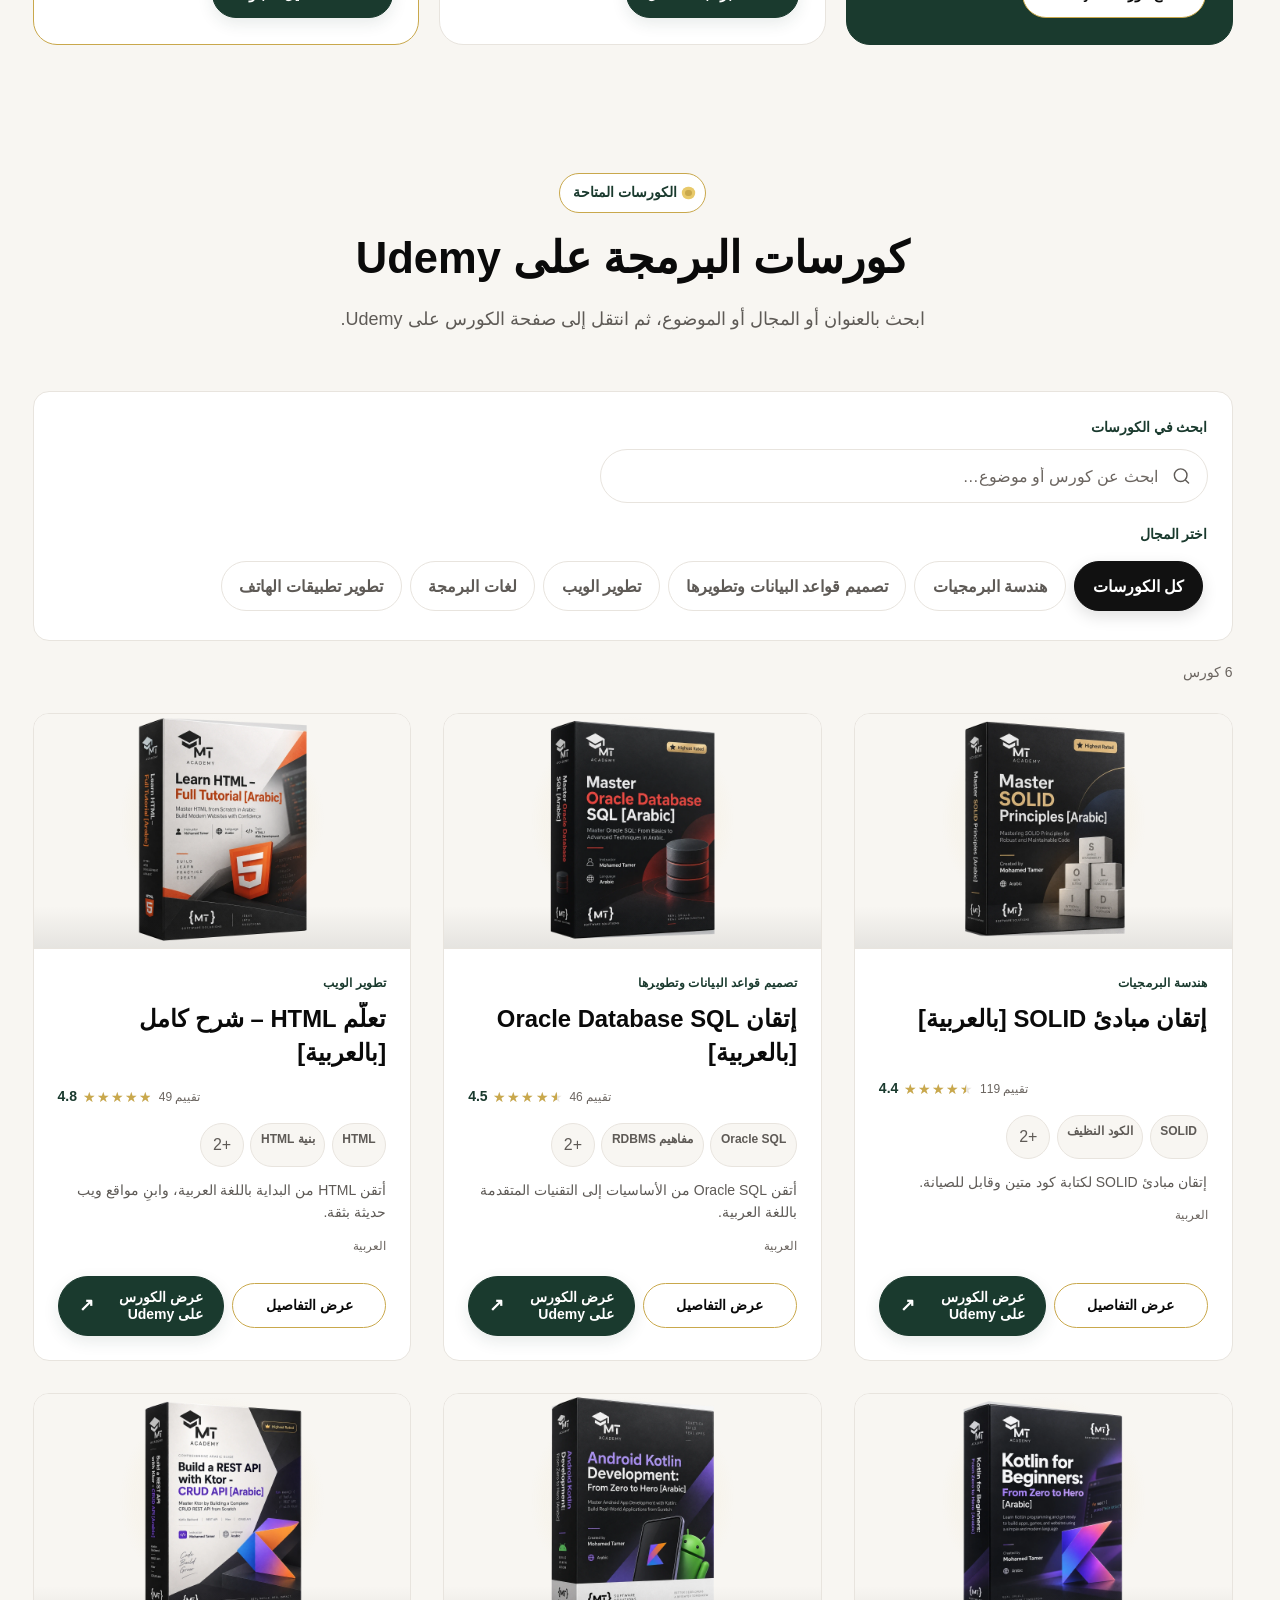
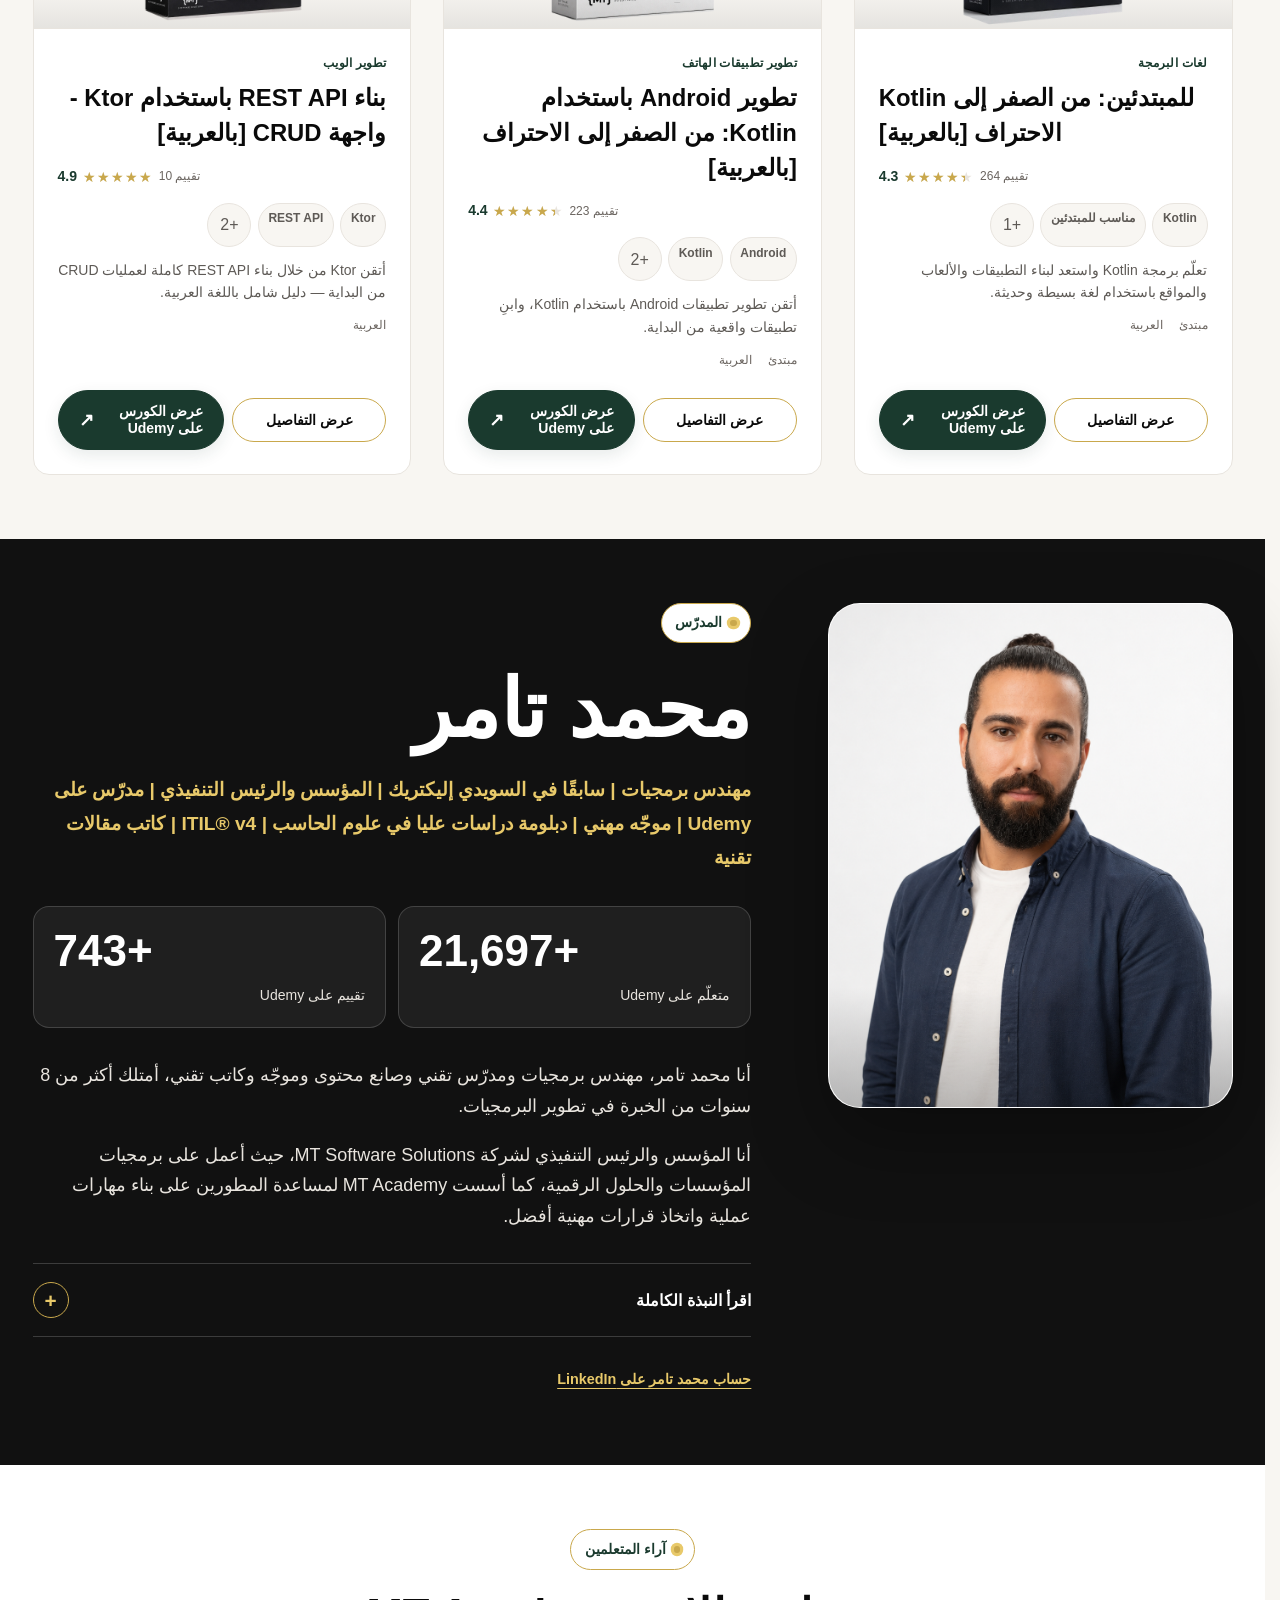
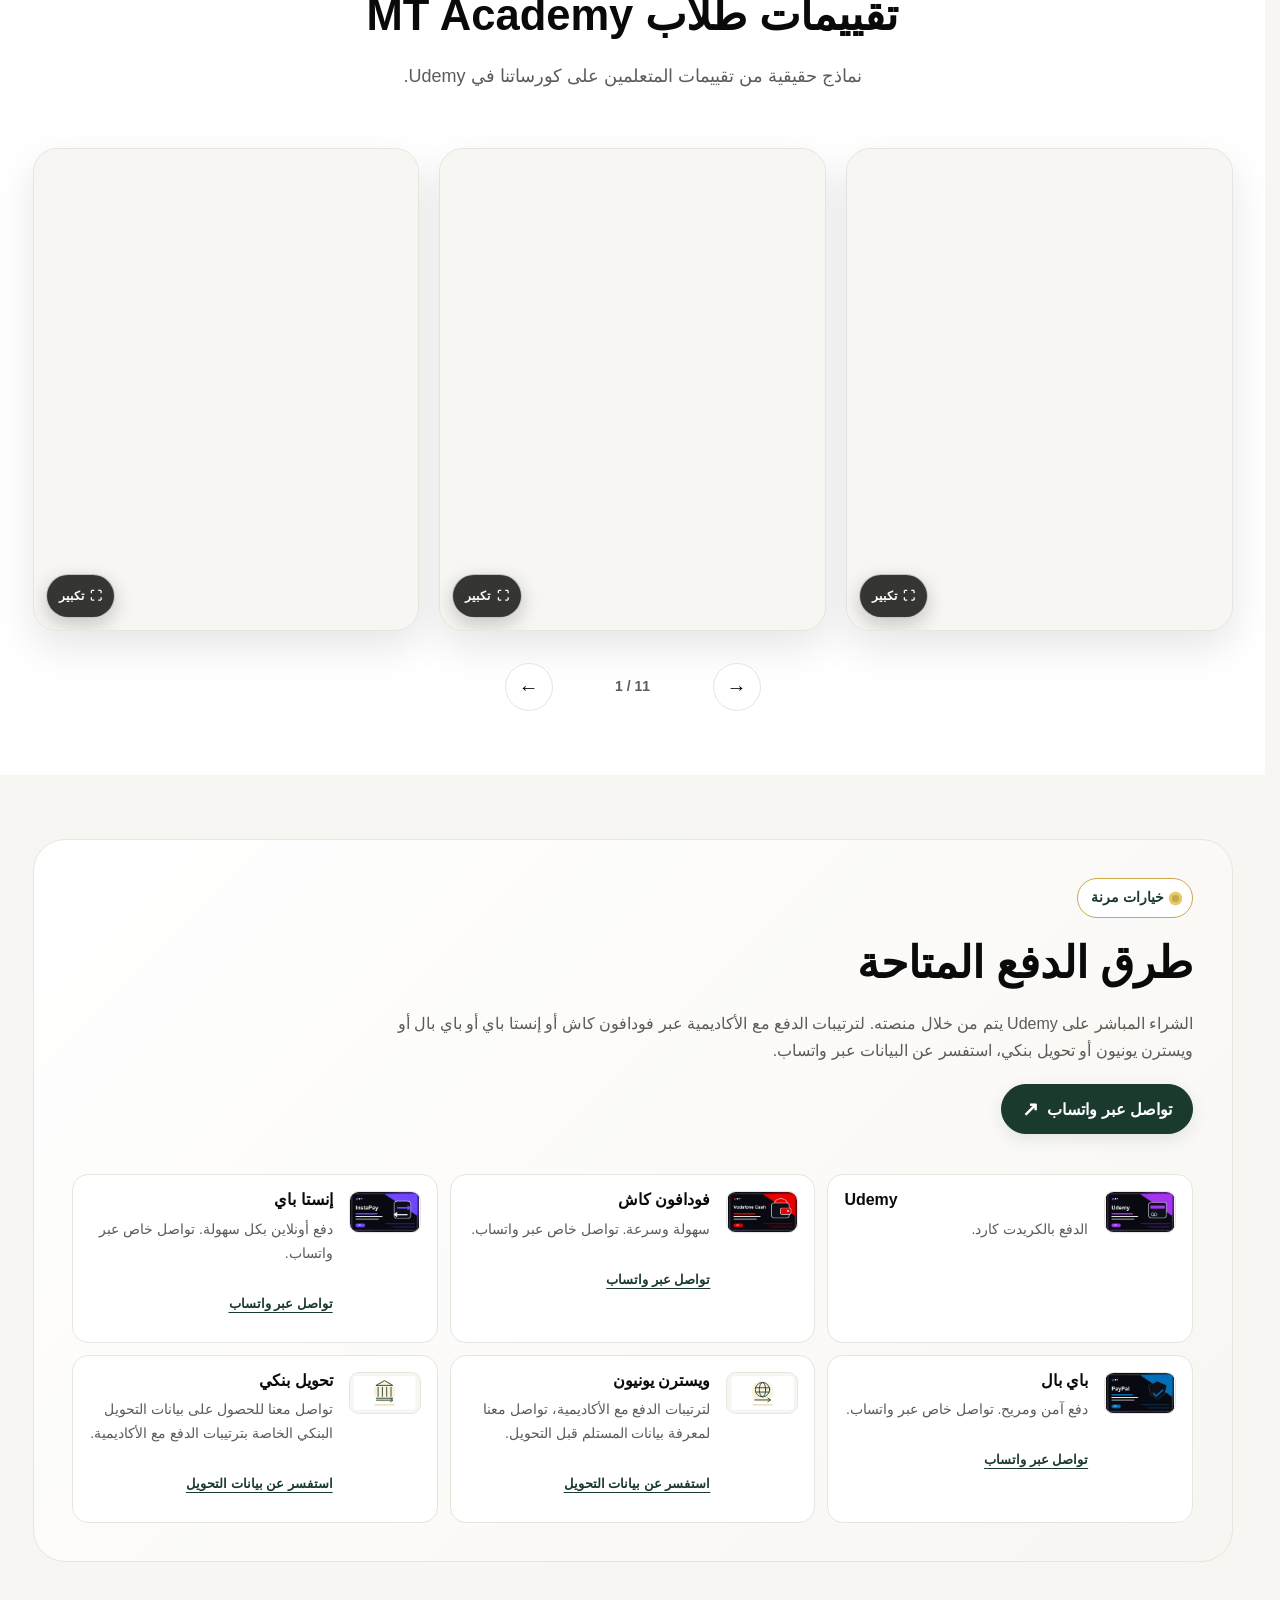
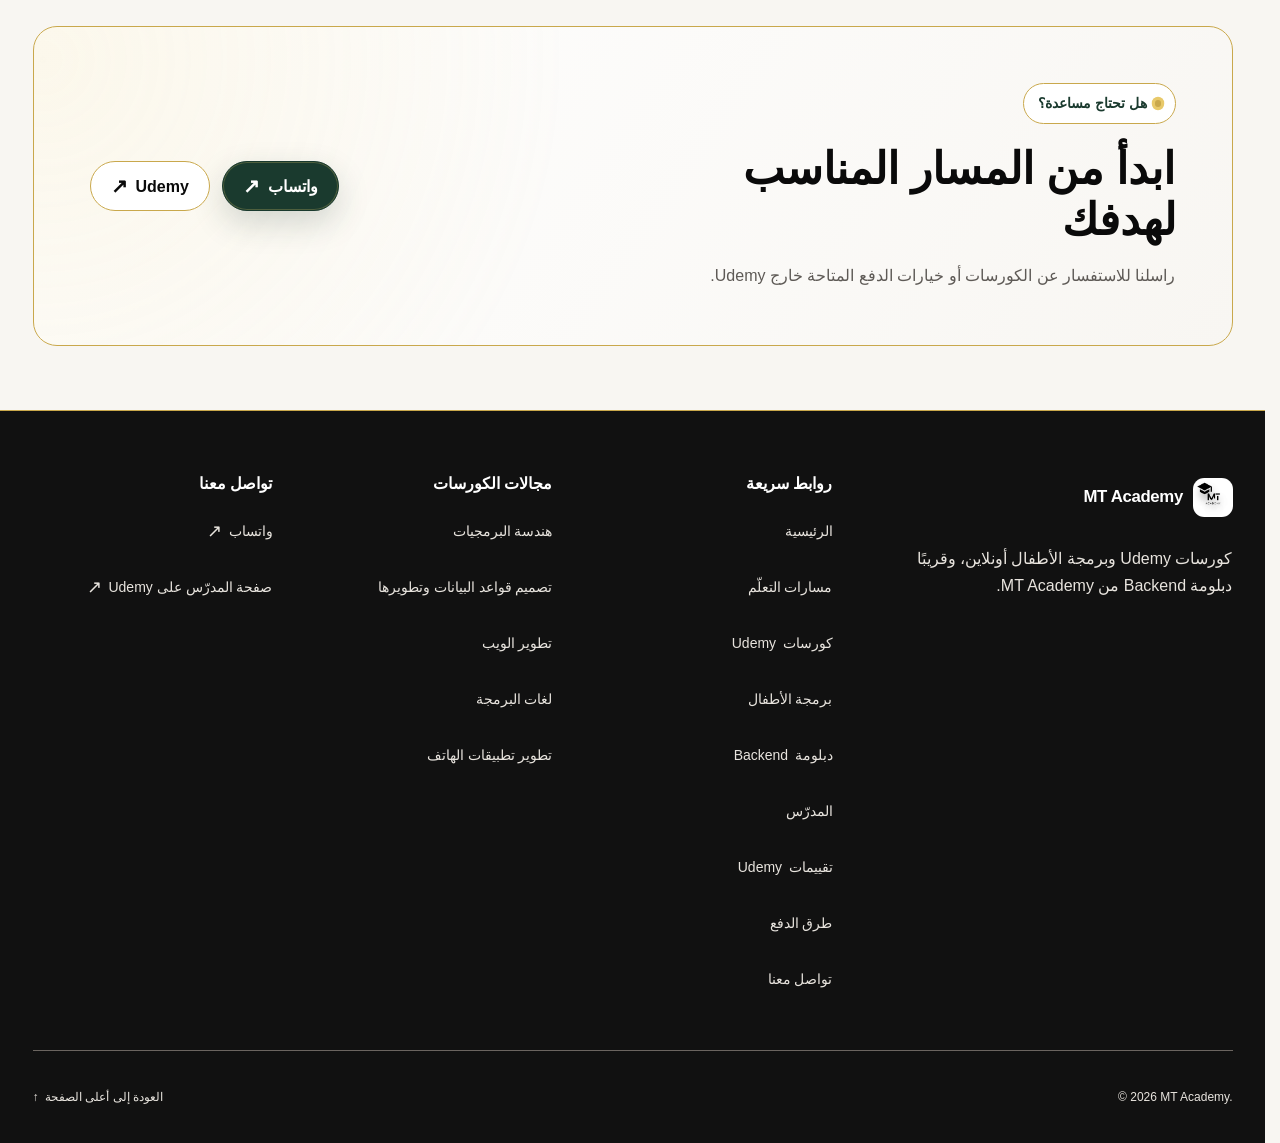
==== commit 0c0c30cb: "feat: expand MT Academy learning paths and improve platform quality - Add Kids Coding Bootcamp and B" ====
--- a/index.html
+++ b/index.html
@@ -36,7 +36,7 @@
   <link rel="icon" type="image/jpeg" sizes="1000x1000" href="./assets/images/brand/mt-academy-logo.jpg">
   <link rel="stylesheet" href="./assets/css/styles.css">
 
-  <script id="structured-data" type="application/ld+json">{}</script>
+  <script id="structured-data" type="application/ld+json">{"@context":"https://schema.org","@graph":[{"@type":"Organization","@id":"https://mtacademy-courses.github.io/#organization","name":"MT Academy","url":"https://mtacademy-courses.github.io/","logo":"https://mtacademy-courses.github.io/assets/images/brand/mt-academy-logo.jpg","sameAs":["https://www.udemy.com/user/mohamed-tamer-15/"]},{"@type":"ItemList","name":"كورسات البرمجة على Udemy","numberOfItems":6,"itemListElement":[{"@type":"ListItem","position":1,"item":{"@type":"Course","name":"إتقان مبادئ SOLID [بالعربية]","provider":{"@id":"https://mtacademy-courses.github.io/#organization"},"description":"إتقان مبادئ SOLID لكتابة كود متين وقابل للصيانة.","url":"https://www.udemy.com/course/master-solid-principles-arabic/?couponCode=MT-SOLID-OCT-2026","image":"https://mtacademy-courses.github.io/assets/images/courses/master-solid-principles.webp","inLanguage":"العربية","about":"هندسة البرمجيات","teaches":["مبدأ المسؤولية الواحدة (SRP)","مبدأ الانفتاح والإغلاق (OCP)","مبدأ استبدال ليسكوف (LSP)","مبدأ فصل الواجهات (ISP)","مبدأ عكس الاعتماد (DIP)"],"aggregateRating":{"@type":"AggregateRating","ratingValue":4.4,"bestRating":5,"ratingCount":119}}},{"@type":"ListItem","position":2,"item":{"@type":"Course","name":"إتقان Oracle Database SQL [بالعربية]","provider":{"@id":"https://mtacademy-courses.github.io/#organization"},"description":"أتقن Oracle SQL من الأساسيات إلى التقنيات المتقدمة باللغة العربية.","url":"https://www.udemy.com/course/master-oracle-database-sql-arabic/?couponCode=MT-ORACLE-OCT-2026","image":"https://mtacademy-courses.github.io/assets/images/courses/master-oracle-database-sql.webp","inLanguage":"العربية","about":"تصميم قواعد البيانات وتطويرها","teaches":["إتقان مفاهيم Oracle Database وRDBMS.","تنزيل Oracle Database 11g وتثبيته.","استكشاف معمارية Oracle Database 11g.","إنشاء اتصالات موثوقة بقواعد البيانات."],"aggregateRating":{"@type":"AggregateRating","ratingValue":4.5,"bestRating":5,"ratingCount":46}}},{"@type":"ListItem","position":3,"item":{"@type":"Course","name":"تعلّم HTML – شرح كامل [بالعربية]","provider":{"@id":"https://mtacademy-courses.github.io/#organization"},"description":"أتقن HTML من البداية باللغة العربية، وابنِ مواقع ويب حديثة بثقة.","url":"https://www.udemy.com/course/learn-html-full-tutorial-arabic/?couponCode=MT-HTML-OCT-2026","image":"https://mtacademy-courses.github.io/assets/images/courses/learn-html-full-tutorial.webp","inLanguage":"العربية","about":"تطوير الويب","teaches":["كتابة HTML منظم ونظيف باستخدام العناصر والسمات.","استخدام HTML وCSS معًا لإنشاء صفحات ويب متجاوبة.","إنشاء النماذج وجمع البيانات باستخدام أنواع الإدخال والسمات.","تضمين الصور ومقاطع الفيديو وCanvas وSVG."],"aggregateRating":{"@type":"AggregateRating","ratingValue":4.8,"bestRating":5,"ratingCount":49}}},{"@type":"ListItem","position":4,"item":{"@type":"Course","name":"Kotlin للمبتدئين: من الصفر إلى الاحتراف [بالعربية]","provider":{"@id":"https://mtacademy-courses.github.io/#organization"},"description":"تعلّم برمجة Kotlin واستعد لبناء التطبيقات والألعاب والمواقع باستخدام لغة بسيطة وحديثة.","url":"https://www.udemy.com/course/kotlin-course-arabic/?couponCode=MT-KOTLIN-OCT-2026","image":"https://mtacademy-courses.github.io/assets/images/courses/kotlin-for-beginners.webp","inLanguage":"العربية","about":"لغات البرمجة","teaches":["فهم أساسيات لغة البرمجة Kotlin.","التعامل مع المتغيرات وأنواع البيانات والعوامل الأساسية.","إنشاء الدوال واستخدامها بفاعلية في Kotlin.","كتابة كود Kotlin نظيف وسهل القراءة بصياغة صحيحة.","استخدام الشروط والحلقات للتحكم في تدفق البرامج.","تطبيق مبادئ البرمجة كائنية التوجه."],"aggregateRating":{"@type":"AggregateRating","ratingValue":4.3,"bestRating":5,"ratingCount":264}}},{"@type":"ListItem","position":5,"item":{"@type":"Course","name":"تطوير Android باستخدام Kotlin: من الصفر إلى الاحتراف [بالعربية]","provider":{"@id":"https://mtacademy-courses.github.io/#organization"},"description":"أتقن تطوير تطبيقات Android باستخدام Kotlin، وابنِ تطبيقات واقعية من البداية.","url":"https://www.udemy.com/course/android-kotlin-development-from-zero-to-hero-2022-arabic/?couponCode=MT-ANDROID-OCT-2026","image":"https://mtacademy-courses.github.io/assets/images/courses/android-kotlin-development.webp","inLanguage":"العربية","about":"تطوير تطبيقات الهاتف","teaches":["بناء تطبيقات Android عملية من البداية باستخدام Kotlin.","فهم أساسيات Android، بما فيها Activities وIntents وLifecycles.","تصميم واجهات المستخدم باستخدام مكونات Material Design.","استخدام ListView وRecyclerView لعرض البيانات الديناميكية."],"aggregateRating":{"@type":"AggregateRating","ratingValue":4.4,"bestRating":5,"ratingCount":223}}},{"@type":"ListItem","position":6,"item":{"@type":"Course","name":"بناء REST API باستخدام Ktor - واجهة CRUD [بالعربية]","provider":{"@id":"https://mtacademy-courses.github.io/#organization"},"description":"أتقن Ktor من خلال بناء REST API كاملة لعمليات CRUD من البداية — دليل شامل باللغة العربية.","url":"https://www.udemy.com/course/ktor-restapi-arabic-2024/?couponCode=MT-KTOR-OCT-2026","image":"https://mtacademy-courses.github.io/assets/images/courses/ktor-rest-api.webp","inLanguage":"العربية","about":"تطوير الويب","teaches":["تطوير تطبيقات ويب وREST APIs باستخدام التوجيه والطلبات والاستجابات في Ktor.","استخدام Kotlin Coroutines للبرمجة غير المتزامنة في Ktor.","ربط تطبيقات Ktor بقواعد البيانات وتنفيذ عمليات CRUD.","اختبار تطبيقات Ktor ونشرها."],"aggregateRating":{"@type":"AggregateRating","ratingValue":4.9,"bestRating":5,"ratingCount":10}}}]}]}</script>
   <script defer src="./assets/js/site-core.js"></script>
   <script defer src="./assets/js/site-data.js"></script>
   <script defer src="./assets/js/courses-data.js"></script>
@@ -48,8 +48,7 @@
 
 <body>
   <span class="top-anchor" id="top" aria-hidden="true"></span>
-  <a class="skip-link" href="#main-content" data-config-text="interface.skipToContentLabel">انتقل إلى المحتوى
-    الرئيسي</a>
+  <a class="skip-link" href="#main-content" data-config-text="interface.skipToContentLabel">انتقل إلى المحتوى الرئيسي</a>
 
   <header class="site-header">
     <div class="container header-inner">
@@ -59,22 +58,7 @@
         <span class="brand__name" data-config-text="brandName">MT Academy</span>
       </a>
 
-      <nav class="desktop-nav" aria-label="التنقل الرئيسي">
-        <a class="nav-link is-active" data-nav-link data-config-text="navigation.0.label"
-          data-config-href="navigation.0.href" href="#top">الرئيسية</a>
-        <a class="nav-link" data-nav-link data-config-text="navigation.1.label" data-config-href="navigation.1.href"
-          href="#courses">الكورسات</a>
-        <a class="nav-link" data-nav-link data-config-text="navigation.2.label" data-config-href="navigation.2.href"
-          href="#instructor">المدرّس</a>
-        <a class="nav-link" data-nav-link data-config-text="navigation.3.label" data-config-href="navigation.3.href"
-          href="#reviews">التقييمات</a>
-        <a class="nav-link" data-nav-link data-config-text="navigation.4.label" data-config-href="navigation.4.href"
-          href="#payment">طرق الدفع</a>
-        <a class="nav-link" data-nav-link data-config-text="navigation.5.label" data-config-href="navigation.5.href"
-          href="#contact">تواصل معنا</a>
-        <a class="nav-link" data-config-text="navigation.6.label" data-config-href="navigation.6.href" href="/kids-coding-bootcamp/">برمجة الأطفال</a>
-        <a class="nav-link" data-config-text="navigation.7.label" data-config-href="navigation.7.href" href="/backend-development-diploma/">دبلومة Backend</a>
-      </nav>
+      <nav class="desktop-nav" aria-label="التنقل الرئيسي"><a class="nav-link" href="#top" data-nav-link data-config-href="primaryNavigation.0.href" data-config-text="primaryNavigation.0.label">الرئيسية</a><details class="nav-paths"><summary class="nav-link" data-config-text="primaryNavigation.1.label">مسارات التعلّم</summary><div class="nav-paths__menu"><a class="nav-submenu__link" href="#learning-paths" data-nav-link data-config-href="primaryNavigation.1.href" data-config-text="learningOverviewLabel">اكتشف كل المسارات</a><a class="nav-submenu__link" href="#courses" data-nav-link data-config-href="learningNavigation.0.href" data-config-text="learningNavigation.0.label" data-learning-path="udemy">كورسات <bdi class="technical-name" dir="ltr" lang="en">Udemy</bdi></a><a class="nav-submenu__link" href="/kids-coding-bootcamp/" data-nav-link data-config-href="learningNavigation.1.href" data-config-text="learningNavigation.1.label" data-learning-path="kids">برمجة الأطفال</a><a class="nav-submenu__link" href="/backend-development-diploma/" data-nav-link data-config-href="learningNavigation.2.href" data-config-text="learningNavigation.2.label" data-learning-path="backend">دبلومة <bdi class="technical-name" dir="ltr" lang="en">Backend</bdi></a></div></details><a class="nav-link" href="#instructor" data-nav-link data-config-href="primaryNavigation.2.href" data-config-text="primaryNavigation.2.label">المدرّس</a><a class="nav-link" href="#reviews" data-nav-link data-config-href="primaryNavigation.3.href" data-config-text="primaryNavigation.3.label">تقييمات <bdi class="technical-name" dir="ltr" lang="en">Udemy</bdi></a><a class="nav-link" href="#payment" data-nav-link data-config-href="primaryNavigation.4.href" data-config-text="primaryNavigation.4.label">طرق الدفع</a><a class="nav-link" href="#contact" data-nav-link data-config-href="primaryNavigation.5.href" data-config-text="primaryNavigation.5.label">تواصل معنا</a></nav>
 
       <div class="language-switcher language-switcher--desktop" data-language-switcher role="group"
         aria-label="اختيار اللغة">
@@ -99,21 +83,7 @@
     </div>
 
     <div class="mobile-nav" id="mobile-nav" hidden>
-      <nav class="mobile-nav__inner container" aria-label="التنقل على الهاتف">
-        <a class="mobile-nav__link" data-nav-link data-config-text="navigation.0.label"
-          data-config-href="navigation.0.href" href="#top">الرئيسية</a>
-        <a class="mobile-nav__link" data-nav-link data-config-text="navigation.1.label"
-          data-config-href="navigation.1.href" href="#courses">الكورسات</a>
-        <a class="mobile-nav__link" data-nav-link data-config-text="navigation.2.label"
-          data-config-href="navigation.2.href" href="#instructor">المدرّس</a>
-        <a class="mobile-nav__link" data-nav-link data-config-text="navigation.3.label"
-          data-config-href="navigation.3.href" href="#reviews">التقييمات</a>
-        <a class="mobile-nav__link" data-nav-link data-config-text="navigation.4.label"
-          data-config-href="navigation.4.href" href="#payment">طرق الدفع</a>
-        <a class="mobile-nav__link" data-nav-link data-config-text="navigation.5.label"
-          data-config-href="navigation.5.href" href="#contact">تواصل معنا</a>
-        <a class="mobile-nav__link" data-config-text="navigation.6.label" data-config-href="navigation.6.href" href="/kids-coding-bootcamp/">برمجة الأطفال</a>
-        <a class="mobile-nav__link" data-config-text="navigation.7.label" data-config-href="navigation.7.href" href="/backend-development-diploma/">دبلومة Backend</a>
+      <nav class="mobile-nav__inner container" aria-label="التنقل على الهاتف"><a class="mobile-nav__link" href="#top" data-nav-link data-config-href="primaryNavigation.0.href" data-config-text="primaryNavigation.0.label">الرئيسية</a><div class="mobile-nav__paths"><a class="mobile-nav__link" href="#learning-paths" data-nav-link data-config-href="primaryNavigation.1.href" data-config-text="primaryNavigation.1.label">مسارات التعلّم</a><a class="mobile-nav__link mobile-nav__child" href="#courses" data-nav-link data-config-href="learningNavigation.0.href" data-config-text="learningNavigation.0.label" data-learning-path="udemy">كورسات <bdi class="technical-name" dir="ltr" lang="en">Udemy</bdi></a><a class="mobile-nav__link mobile-nav__child" href="/kids-coding-bootcamp/" data-nav-link data-config-href="learningNavigation.1.href" data-config-text="learningNavigation.1.label" data-learning-path="kids">برمجة الأطفال</a><a class="mobile-nav__link mobile-nav__child" href="/backend-development-diploma/" data-nav-link data-config-href="learningNavigation.2.href" data-config-text="learningNavigation.2.label" data-learning-path="backend">دبلومة <bdi class="technical-name" dir="ltr" lang="en">Backend</bdi></a></div><a class="mobile-nav__link" href="#instructor" data-nav-link data-config-href="primaryNavigation.2.href" data-config-text="primaryNavigation.2.label">المدرّس</a><a class="mobile-nav__link" href="#reviews" data-nav-link data-config-href="primaryNavigation.3.href" data-config-text="primaryNavigation.3.label">تقييمات <bdi class="technical-name" dir="ltr" lang="en">Udemy</bdi></a><a class="mobile-nav__link" href="#payment" data-nav-link data-config-href="primaryNavigation.4.href" data-config-text="primaryNavigation.4.label">طرق الدفع</a><a class="mobile-nav__link" href="#contact" data-nav-link data-config-href="primaryNavigation.5.href" data-config-text="primaryNavigation.5.label">تواصل معنا</a>
         <div class="language-switcher language-switcher--mobile" data-language-switcher role="group"
           aria-label="اختيار اللغة">
           <button class="language-switcher__option is-active" type="button" data-language-option="ar"
@@ -134,6 +104,101 @@
     <section class="hero" aria-labelledby="hero-title">
       <div class="hero__glow hero__glow--one" aria-hidden="true"></div>
       <div class="container hero__content">
+        <p class="visually-hidden" data-promotion-status role="status" aria-live="polite" aria-atomic="true"></p>
+
+        <p class="eyebrow" data-config-text="hero.eyebrow">تعلّم البرمجة باللغة العربية</p>
+        <h1 id="hero-title" data-config-text="hero.title">طوّر مهاراتك البرمجية مع <bdi class="technical-name" dir="ltr" lang="en">MT Academy</bdi></h1>
+        <p class="hero__description" data-config-text="hero.description">اختَر مسارك مع <bdi class="technical-name" dir="ltr" lang="en">MT Academy</bdi>: كورسات برمجة على <bdi class="technical-name" dir="ltr" lang="en">Udemy</bdi>، أو برمجة للأطفال والمراهقين أونلاين لايف من 6 إلى 18 سنة. وقريبًا دبلومة <bdi class="technical-name" dir="ltr" lang="en">Backend</bdi> باستخدام <bdi class="technical-name" dir="ltr" lang="en">Java</bdi> و<bdi class="technical-name" dir="ltr" lang="en">Spring Boot</bdi> للمبتدئين من الصفر.</p>
+        <div class="hero__actions">
+          <a class="button" href="#learning-paths" data-config-href="hero.cta.href">
+            <span data-config-text="hero.cta.label">اكتشف مسارات التعلّم</span>
+            <span class="button__arrow" aria-hidden="true">←</span>
+          </a>
+          <a class="button button--secondary" href="https://www.udemy.com/user/mohamed-tamer-15/"
+            data-config-href="hero.secondaryCta.href" target="_blank" rel="noopener noreferrer">
+            <span data-config-text="hero.secondaryCta.label">صفحة المدرّس على <bdi class="technical-name" dir="ltr" lang="en">Udemy</bdi></span>
+            <span class="button__arrow" aria-hidden="true">↗</span>
+          </a>
+        </div>
+        <div class="hero__topics" aria-label="مجالات الكورسات" data-hero-topics>
+          <span>Programming</span>
+          <span>Android</span>
+          <span>Web</span>
+          <span>Database</span>
+          <span>Backend</span>
+        </div>
+      </div>
+    </section>
+
+    <section class="learning-paths" id="learning-paths" aria-labelledby="learning-paths-title">
+      <div class="container">
+        <div class="learning-paths__heading">
+          <p class="eyebrow" data-path-text="eyebrow">اختَر طريقك</p>
+          <h2 id="learning-paths-title" data-path-text="title">ثلاث مسارات للتعلّم. أكاديمية واحدة.</h2>
+        </div>
+        <div class="learning-paths__grid">
+          <article class="learning-path learning-path--udemy">
+            <div class="learning-path__copy">
+              <span class="learning-path__tag" data-path-text="udemyTag">تطوير مهاراتك</span>
+              <h3 data-path-text="udemyTitle">كورسات Udemy</h3>
+              <p data-path-text="udemyDescription">كورسات برمجة باللغة العربية في هندسة البرمجيات وقواعد البيانات وتطوير الويب والموبايل.</p>
+              <a class="button button--secondary" href="#courses" data-path-href="udemy" data-path-text="udemyCta">تصفّح كورسات Udemy</a>
+            </div>
+            <div class="learning-path__visual learning-path__visual--udemy">
+              <div class="learning-path__course-stack" role="img" aria-label="أغلفة كورسات MT Academy على Udemy: SOLID وKotlin وHTML" data-path-aria="udemyImageAlt">
+                <svg class="learning-path__course-cover learning-path__course-cover--solid" viewBox="185 25 850 1130" aria-hidden="true" focusable="false">
+                  <image href="/assets/images/courses/master-solid-principles.webp" width="1200" height="1200" />
+                </svg>
+                <svg class="learning-path__course-cover learning-path__course-cover--kotlin" viewBox="178 20 842 1135" aria-hidden="true" focusable="false">
+                  <image href="/assets/images/courses/kotlin-for-beginners.webp" width="1200" height="1200" />
+                </svg>
+                <svg class="learning-path__course-cover learning-path__course-cover--html" viewBox="160 10 890 1180" aria-hidden="true" focusable="false">
+                  <image href="/assets/images/courses/learn-html-full-tutorial.webp" width="1200" height="1200" />
+                </svg>
+              </div>
+            </div>
+          </article>
+          <article class="learning-path learning-path--kids">
+            <div class="learning-path__copy">
+              <span class="learning-path__tag" data-path-text="kidsTag">للأطفال والمراهقين · من 6 إلى 18 سنة</span>
+              <h3 data-path-text="kidsTitle">Kids Coding Bootcamp</h3>
+              <p data-path-text="kidsDescription">محاضرات برمجة أونلاين لايف، تفاعل مباشر، وتطبيق عملي 80% من الألعاب إلى Python.</p>
+              <span class="learning-path__offer" data-kids-offer hidden></span>
+              <a class="button" href="/kids-coding-bootcamp/" data-path-href="kids" data-path-text="kidsCta">اكتشف برمجة الأطفال</a>
+            </div>
+            <div class="learning-path__visual">
+              <div class="learning-path__box-stage">
+                <img src="/assets/images/kids/brand/kids-coding-bootcamp-box.webp" width="1254" height="1254"
+                  alt="غلاف Box الخاص ببرنامج Kids Coding Bootcamp من MT Academy" data-path-image="kids" loading="lazy" decoding="async">
+              </div>
+            </div>
+          </article>
+          <article class="learning-path learning-path--backend" data-path-status="backend-diploma" data-offering-status="coming-soon">
+            <div class="learning-path__copy">
+              <span class="coming-soon-badge" data-path-text="backend.status">قريبًا إن شاء الله</span>
+              <span class="learning-path__tag" data-path-text="backend.tag">المسار القادم · للمبتدئين من الصفر</span>
+              <h3 data-path-text="backend.title">دبلومة تطوير <bdi class="technical-name" dir="ltr" lang="en">Backend</bdi></h3>
+              <p class="learning-path__technologies" dir="ltr">Java &amp; Spring Boot</p>
+              <p data-path-text="backend.description">تطبيق عملي، مشاريع، متابعة ومراجعة للكود مع بشمهندس محمد تامر. الحجز قريبًا.</p>
+              <p class="learning-path__facts" data-path-text="backend.facts">9 شهور · 72 جلسة · 9 مشاريع عملية</p>
+              <a class="button" href="/backend-development-diploma/" data-path-href="backend-diploma" data-path-text="backend.cta">اكتشف تفاصيل الدبلومة</a>
+            </div>
+            <div class="learning-path__visual learning-path__visual--backend">
+              <div class="backend-box-stage" style="--box-aspect: 990 / 1160; --box-width: 126.66666666666666%; --box-left: -15.555555555555555%; --box-top: -3.189655172413793%"><img src="/assets/images/backend/backend-development-diploma-box.webp" width="1254" height="1254" alt="غلاف دبلومة تطوير Backend باستخدام Java وSpring Boot من MT Academy" data-path-image="backend-diploma" decoding="async" loading="lazy"></div>
+            </div>
+          </article>
+        </div>
+      </div>
+    </section>
+
+    <section class="courses-section section" id="courses" aria-labelledby="courses-title">
+      <div class="container">
+        <div class="section-heading section-heading--centered">
+          <p class="eyebrow" data-config-text="catalog.eyebrow">الكورسات المتاحة</p>
+          <h2 id="courses-title" data-config-text="catalog.title">كورسات البرمجة على <bdi class="technical-name" dir="ltr" lang="en">Udemy</bdi></h2>
+          <p data-config-text="catalog.description">ابحث بالعنوان أو المجال أو الموضوع، ثم انتقل إلى صفحة الكورس على <bdi class="technical-name" dir="ltr" lang="en">Udemy</bdi>.</p>
+        </div>
+
         <section class="promotion-panel" data-promotion aria-labelledby="promotion-title" hidden>
           <div class="promotion-panel__glow" aria-hidden="true"></div>
           <div class="promotion-panel__offer">
@@ -186,107 +251,11 @@
             </p>
           </div>
         </section>
-        <p class="visually-hidden" data-promotion-status role="status" aria-live="polite" aria-atomic="true"></p>
-
-        <p class="eyebrow" data-config-text="hero.eyebrow">تعلّم البرمجة باللغة العربية</p>
-        <h1 id="hero-title" data-config-text="hero.title">طوّر مهاراتك البرمجية مع MT Academy</h1>
-        <p class="hero__description" data-config-text="hero.description">
-          اختَر مسارك مع MT Academy: كورسات برمجة على Udemy لتطوير مهاراتك، أو محاضرات برمجة أونلاين لايف للأطفال والمراهقين من 6 إلى 18 سنة.
-        </p>
-        <div class="hero__actions">
-          <a class="button" href="#courses" data-config-href="hero.cta.href">
-            <span data-config-text="hero.cta.label">تصفّح الكورسات</span>
-            <span class="button__arrow" aria-hidden="true">←</span>
-          </a>
-          <a class="button button--secondary" href="https://www.udemy.com/user/mohamed-tamer-15/"
-            data-config-href="hero.secondaryCta.href" target="_blank" rel="noopener noreferrer">
-            <span data-config-text="hero.secondaryCta.label">صفحة المدرّس على Udemy</span>
-            <span class="button__arrow" aria-hidden="true">↗</span>
-          </a>
-        </div>
-        <div class="hero__topics" aria-label="مجالات الكورسات" data-hero-topics>
-          <span>Programming</span>
-          <span>Android</span>
-          <span>Web</span>
-          <span>Database</span>
-          <span>Backend</span>
-        </div>
-      </div>
-    </section>
-
-    <section class="learning-paths" id="learning-paths" aria-labelledby="learning-paths-title">
-      <div class="container">
-        <div class="learning-paths__heading">
-          <p class="eyebrow" data-path-text="eyebrow">اختَر طريقك</p>
-          <h2 id="learning-paths-title" data-path-text="title">ثلاث مسارات للتعلّم. أكاديمية واحدة.</h2>
-        </div>
-        <div class="learning-paths__grid">
-          <article class="learning-path learning-path--udemy">
-            <div class="learning-path__copy">
-              <span class="learning-path__tag" data-path-text="udemyTag">تطوير مهاراتك</span>
-              <h3 data-path-text="udemyTitle">كورسات Udemy</h3>
-              <p data-path-text="udemyDescription">كورسات برمجة باللغة العربية في هندسة البرمجيات وقواعد البيانات وتطوير الويب والموبايل.</p>
-              <a class="button button--secondary" href="#courses" data-path-href="udemy" data-path-text="udemyCta">تصفّح كورسات Udemy</a>
-            </div>
-            <div class="learning-path__visual learning-path__visual--udemy">
-              <div class="learning-path__course-stack" role="img" aria-label="أغلفة كورسات MT Academy على Udemy: SOLID وKotlin وHTML" data-path-aria="udemyImageAlt">
-                <svg class="learning-path__course-cover learning-path__course-cover--solid" viewBox="185 25 850 1130" aria-hidden="true" focusable="false">
-                  <image href="/assets/images/courses/master-solid-principles.webp" width="1200" height="1200" />
-                </svg>
-                <svg class="learning-path__course-cover learning-path__course-cover--kotlin" viewBox="178 20 842 1135" aria-hidden="true" focusable="false">
-                  <image href="/assets/images/courses/kotlin-for-beginners.webp" width="1200" height="1200" />
-                </svg>
-                <svg class="learning-path__course-cover learning-path__course-cover--html" viewBox="160 10 890 1180" aria-hidden="true" focusable="false">
-                  <image href="/assets/images/courses/learn-html-full-tutorial.webp" width="1200" height="1200" />
-                </svg>
-              </div>
-            </div>
-          </article>
-          <article class="learning-path learning-path--kids">
-            <div class="learning-path__copy">
-              <span class="learning-path__tag" data-path-text="kidsTag">للأطفال والمراهقين · من 6 إلى 18 سنة</span>
-              <h3 data-path-text="kidsTitle">Kids Coding Bootcamp</h3>
-              <p data-path-text="kidsDescription">محاضرات برمجة أونلاين لايف، تفاعل مباشر، وتطبيق عملي 80% من الألعاب إلى Python.</p>
-              <span class="learning-path__offer" data-kids-offer hidden></span>
-              <a class="button" href="/kids-coding-bootcamp/" data-path-href="kids" data-path-text="kidsCta">اكتشف برمجة الأطفال</a>
-            </div>
-            <div class="learning-path__visual">
-              <div class="learning-path__box-stage">
-                <img src="/assets/images/kids/brand/kids-coding-bootcamp-box.webp" width="1254" height="1254"
-                  alt="غلاف Box الخاص ببرنامج Kids Coding Bootcamp من MT Academy" data-path-image="kids" loading="lazy" decoding="async">
-              </div>
-            </div>
-          </article>
-          <article class="learning-path learning-path--backend" data-path-status="backend-diploma" data-offering-status="coming-soon">
-            <div class="learning-path__copy">
-              <span class="coming-soon-badge" data-path-text="backend.status">قريبًا إن شاء الله</span>
-              <span class="learning-path__tag" data-path-text="backend.tag">المسار القادم · للمبتدئين من الصفر</span>
-              <h3 data-path-text="backend.title">دبلومة تطوير Backend</h3>
-              <p class="learning-path__technologies" dir="ltr">Java &amp; Spring Boot</p>
-              <p data-path-text="backend.description">مسار للمبتدئين من الصفر لتعلّم تطوير Backend باستخدام Java وSpring Boot. هنعلن قريبًا عن تفاصيل الدبلومة.</p>
-              <a class="button" href="/backend-development-diploma/" data-path-href="backend-diploma" data-path-text="backend.cta">اعرف عن الدبلومة القادمة</a>
-            </div>
-            <div class="learning-path__visual learning-path__visual--backend">
-              <img class="backend-illustration" src="/assets/images/backend/backend-announcement.svg" width="1200" height="800" alt="" aria-hidden="true" loading="lazy" decoding="async">
-            </div>
-          </article>
-        </div>
-      </div>
-    </section>
-
-    <section class="courses-section section" id="courses" aria-labelledby="courses-title">
-      <div class="container">
-        <div class="section-heading section-heading--centered">
-          <p class="eyebrow" data-config-text="catalog.eyebrow">الكورسات المتاحة</p>
-          <h2 id="courses-title" data-config-text="catalog.title">كورسات البرمجة على Udemy</h2>
-          <p data-config-text="catalog.description">
-            ابحث بالعنوان أو المجال أو الموضوع، ثم انتقل إلى صفحة الكورس على Udemy.
-          </p>
-        </div>
 
         <div class="catalog-controls" aria-label="أدوات تصفية الكورسات">
+          <div class="catalog-search">
+          <label class="catalog-label" for="course-search" data-config-text="catalog.searchLabel">ابحث في الكورسات</label>
           <div class="search-field">
-            <label class="visually-hidden" for="course-search">ابحث في الكورسات</label>
             <svg aria-hidden="true" viewBox="0 0 24 24" width="20" height="20">
               <path d="m21 21-4.35-4.35m2.35-5.65a8 8 0 1 1-16 0 8 8 0 0 1 16 0Z" fill="none" stroke="currentColor"
                 stroke-width="1.8" stroke-linecap="round"></path>
@@ -296,8 +265,12 @@
             <button id="search-clear" class="search-clear" type="button" aria-label="مسح البحث" hidden>×</button>
           </div>
 
+          </div>
+          <div class="catalog-filters">
+            <div class="catalog-filter-labels"><p class="catalog-label" data-config-text="catalog.filterLabel">اختر المجال</p><p class="catalog-filter-hint" data-config-text="catalog.filterHint">اسحب لرؤية كل المجالات ←</p></div>
           <div class="filter-scroller" aria-label="تصنيف الكورسات">
             <div class="filter-buttons" id="filter-buttons" role="group" aria-label="تصفية حسب المجال"></div>
+          </div>
           </div>
         </div>
 
@@ -359,30 +332,22 @@
         <div class="instructor-content">
           <p class="eyebrow" data-config-text="instructor.eyebrow">المدرّس</p>
           <h2 id="instructor-title" data-config-text="instructor.name">محمد تامر</h2>
-          <p class="instructor-headline" data-config-text="instructor.headline">
-            مهندس برمجيات | سابقًا في السويدي إليكتريك | المؤسس والرئيس التنفيذي | مدرّس على Udemy | موجّه مهني
-          </p>
+          <p class="instructor-headline" data-config-text="instructor.headline">مهندس برمجيات | سابقًا في السويدي إليكتريك | المؤسس والرئيس التنفيذي | مدرّس على <bdi class="technical-name" dir="ltr" lang="en">Udemy</bdi> | موجّه مهني | دبلومة دراسات عليا في علوم الحاسب | ITIL® v4 | كاتب مقالات تقنية</p>
 
           <div class="instructor-stats" aria-label="إحصائيات المدرّس">
             <div class="instructor-stat">
-              <strong data-config-text="instructorProfile.totalLearners">21,682</strong>
-              <span data-config-text="instructor.learnersLabel">إجمالي المتعلمين</span>
+              <strong data-config-text="instructorProfile.totalLearners" dir="ltr">21,697+</strong>
+              <span data-config-text="instructor.learnersLabel">متعلّم على <bdi class="technical-name" dir="ltr" lang="en">Udemy</bdi></span>
             </div>
             <div class="instructor-stat">
-              <strong data-config-text="instructorProfile.totalReviews">731</strong>
-              <span data-config-text="instructor.reviewsLabel">التقييمات</span>
+              <strong data-config-text="instructorProfile.totalReviews" dir="ltr">743+</strong>
+              <span data-config-text="instructor.reviewsLabel">تقييم على <bdi class="technical-name" dir="ltr" lang="en">Udemy</bdi></span>
             </div>
           </div>
 
           <div class="instructor-summary">
-            <p data-config-text="instructor.summary.0">
-              أنا محمد تامر، مهندس برمجيات ومدرّس تقني وصانع محتوى وموجّه وكاتب تقني، أمتلك أكثر من 7 سنوات من الخبرة
-              في تطوير البرمجيات.
-            </p>
-            <p data-config-text="instructor.summary.1">
-              أنا المؤسس والرئيس التنفيذي لشركة MT Software Solutions، كما أسست MT Academy لمساعدة المطورين على بناء
-              مهارات عملية واتخاذ قرارات مهنية أفضل.
-            </p>
+            <p data-config-text="instructor.summary.0">أنا محمد تامر، مهندس برمجيات ومدرّس تقني وصانع محتوى وموجّه وكاتب تقني، أمتلك أكثر من 8 سنوات من الخبرة في تطوير البرمجيات.</p>
+            <p data-config-text="instructor.summary.1">أنا المؤسس والرئيس التنفيذي لشركة MT Software Solutions، حيث أعمل على برمجيات المؤسسات والحلول الرقمية، كما أسست <bdi class="technical-name" dir="ltr" lang="en">MT Academy</bdi> لمساعدة المطورين على بناء مهارات عملية واتخاذ قرارات مهنية أفضل.</p>
           </div>
 
           <details class="instructor-details">
@@ -391,28 +356,26 @@
               <span class="instructor-details__icon" aria-hidden="true">+</span>
             </summary>
             <div class="instructor-details__body">
-              <p data-config-text="instructor.biography.0">بدأت رحلتي في هندسة البرمجيات بالتعلّم الذاتي المكثف من دون
-                موجّه رسمي.</p>
-              <p data-config-text="instructor.biography.1">عملت في تطوير Android Native، ثم مهندس برمجيات في السويدي
-                إليكتريك.</p>
-              <p data-config-text="instructor.biography.2">أعمل مدرّسًا على Udemy وموجّهًا للمطورين من دول مختلفة.</p>
-              <p data-config-text="instructor.biography.3">أدرس حاليًا دبلومة دراسات عليا في علوم الحاسب بجامعة القاهرة.
-              </p>
-              <p data-config-text="instructor.biography.4">أساهم في المشاريع مفتوحة المصدر وأكتب مقالات تقنية.</p>
-              <p data-config-text="instructor.biography.5">يدفعني التعلّم المستمر والهندسة العملية ومشاركة المعرفة.</p>
+              <p data-config-text="instructor.biography.0">بدأت رحلتي في هندسة البرمجيات بالتعلّم الذاتي المكثف من دون موجّه رسمي. هذه التجربة شكّلت أسلوبي في الهندسة اليوم: فهم الأساسيات بعمق، وحل المشكلات بطريقة منهجية، وبناء حلول عملية وقابلة للتوسع والصيانة.</p>
+              <p data-config-text="instructor.biography.1">عملت لمدة عامين في تطوير تطبيقات Android Native باستخدام <bdi class="technical-name" dir="ltr" lang="en">Java</bdi> وKotlin، ثم قضيت ثلاث سنوات مهندس برمجيات في السويدي إليكتريك، وشاركت في تكامل الأنظمة المعقدة، وتطوير الأنظمة الخلفية، وحلول RFID، وقواعد بيانات المؤسسات، وتطبيقات Oracle APEX.</p>
+              <p data-config-text="instructor.biography.2">درّست لأكثر من 21,697 متعلّم على <bdi class="technical-name" dir="ltr" lang="en">Udemy</bdi>، ومعانا أكثر من 743 تقييمًا على الكورسات. وفي المنتورشيب، اشتغلت مع أكثر من 145 متدرّبًا من أكثر من 14 دولة، وساعدتهم يطوّروا مهاراتهم ويرتّبوا خطواتهم المهنية.</p>
+              <p data-config-text="instructor.biography.3">أدرس حاليًا دبلومة دراسات عليا في علوم الحاسب بجامعة القاهرة، مع التركيز على هندسة الحاسب ومعمارية البرمجيات وتصميم الأنظمة.</p>
+              <p data-config-text="instructor.biography.4">أساهم كذلك في مشاريع مفتوحة المصدر، وأكتب مقالات تقنية عن المبادئ الهندسية والمعمارية وتطوير البرمجيات في الواقع العملي. وقد تم تقدير نشاطي على GitHub ضمن تصنيفات المطورين الإقليمية، ومنها المركز 64 بين المطورين المؤثرين في أفريقيا والمركز 88 في مصر وفقًا للمساهمات العامة.</p>
+              <p data-config-text="instructor.biography.5">يدفعني التعلّم المستمر والهندسة العملية ومشاركة المعرفة التي تساعد الناس على بناء مسارات مهنية أقوى وبرمجيات أفضل.</p>
 
               <h3 data-config-text="instructor.focusTitle">مجالات التركيز والخبرة</h3>
               <ul class="instructor-focus-list">
-                <li data-config-text="instructor.focusAreas.0">معمارية البرمجيات وتصميم الأنظمة.</li>
-                <li data-config-text="instructor.focusAreas.1">الأنظمة الخلفية والموزعة.</li>
-                <li data-config-text="instructor.focusAreas.2">قواعد البيانات.</li>
-                <li data-config-text="instructor.focusAreas.3">السحابة وDevOps.</li>
-                <li data-config-text="instructor.focusAreas.4">حلول المؤسسات.</li>
-                <li data-config-text="instructor.focusAreas.5">تطوير الموبايل والويب.</li>
-                <li data-config-text="instructor.focusAreas.6">هندسة الحاسب والأنظمة المدمجة.</li>
+                <li data-config-text="instructor.focusAreas.0">معمارية البرمجيات وتصميم الأنظمة: Microservices وAPIs وأنماط التصميم والأنظمة القابلة للتوسع.</li>
+                <li data-config-text="instructor.focusAreas.1">الأنظمة الخلفية والموزعة: <bdi class="technical-name" dir="ltr" lang="en">Java</bdi> وKotlin و<bdi class="technical-name" dir="ltr" lang="en">Spring Boot</bdi> وNode.js وASP.NET وKafka وRabbitMQ.</li>
+                <li data-config-text="instructor.focusAreas.2">قواعد البيانات: Oracle Database وPostgreSQL وMongoDB وSQL وNoSQL وPL/SQL.</li>
+                <li data-config-text="instructor.focusAreas.3">السحابة وDevOps: OCI وDocker وKubernetes ومسارات النشر.</li>
+                <li data-config-text="instructor.focusAreas.4">حلول المؤسسات: ERP وCRM وEdTech وتكامل الأنظمة وRFID/QR وOracle APEX.</li>
+                <li data-config-text="instructor.focusAreas.5">تطوير الموبايل والويب: Android Native وiOS وتقنيات الويب.</li>
+                <li data-config-text="instructor.focusAreas.6">هندسة الحاسب والأنظمة المدمجة والبرمجة منخفضة المستوى.</li>
               </ul>
             </div>
           </details>
+          <div class="instructor-profile-links"><a href="https://www.linkedin.com/in/mohamedtamer0/" data-config-href="instructorProfile.linkedinUrl" data-config-text="interface.instructorLinkedInLabel" target="_blank" rel="noopener noreferrer">حساب محمد تامر على LinkedIn</a></div>
         </div>
       </div>
     </section>
@@ -421,8 +384,8 @@
       <div class="container">
         <div class="section-heading section-heading--centered reviews-heading">
           <p class="eyebrow" data-config-text="reviewsSection.eyebrow">آراء المتعلمين</p>
-          <h2 id="reviews-title" data-config-text="reviewsSection.title">تقييمات طلاب MT Academy</h2>
-          <p data-config-text="reviewsSection.description">نماذج حقيقية من تقييمات المتعلمين على كورساتنا في Udemy.</p>
+          <h2 id="reviews-title" data-config-text="reviewsSection.title">تقييمات طلاب <bdi class="technical-name" dir="ltr" lang="en">MT Academy</bdi></h2>
+          <p data-config-text="reviewsSection.description">نماذج حقيقية من تقييمات المتعلمين على كورساتنا في <bdi class="technical-name" dir="ltr" lang="en">Udemy</bdi>.</p>
         </div>
 
         <div class="reviews-carousel" data-reviews-carousel>
@@ -444,17 +407,14 @@
           <div class="payment-copy">
             <p class="eyebrow" data-config-text="payment.eyebrow">خيارات مرنة</p>
             <h2 id="payment-title" data-config-text="payment.title">طرق الدفع المتاحة</h2>
-            <p data-config-text="payment.description">
-              التسجيل على Udemy متاح بالكريدت كارد. للدفع عبر فودافون كاش أو إنستا باي أو باي بال، تواصل معنا على
-              واتساب.
-            </p>
+            <p data-config-text="payment.description">الشراء المباشر على <bdi class="technical-name" dir="ltr" lang="en">Udemy</bdi> يتم من خلال منصته. لترتيبات الدفع مع الأكاديمية عبر فودافون كاش أو إنستا باي أو باي بال أو ويسترن يونيون أو تحويل بنكي، استفسر عن البيانات عبر واتساب.</p>
             <a class="button" href="https://wa.me/201032105166" data-config-href="contact.whatsapp" target="_blank"
               rel="noopener noreferrer">
-              <span data-config-text="payment.contactLabel">استفسر عبر واتساب</span>
+              <span data-config-text="payment.contactLabel">تواصل عبر واتساب</span>
               <span class="button__arrow" aria-hidden="true">↗</span>
             </a>
           </div>
-          <div class="payment-methods" id="payment-methods" aria-label="طرق الدفع المتاحة"></div>
+          <div class="payment-methods" id="payment-methods" aria-label="طرق الدفع المتاحة"><article class="payment-method" data-payment-method="udemy"><img class="payment-method__image" src="./assets/images/payment/udemy.webp" width="720" height="420" alt="صورة توضيحية لطريقة الدفع عبر Udemy" loading="lazy" decoding="async"><div class="payment-method__body"><h3>Udemy</h3><p>الدفع بالكريدت كارد.</p></div></article><article class="payment-method" data-payment-method="vodafone-cash"><img class="payment-method__image" src="./assets/images/payment/vodafone-cash.webp" width="720" height="420" alt="صورة توضيحية لطريقة الدفع عبر فودافون كاش" loading="lazy" decoding="async"><div class="payment-method__body"><h3>فودافون كاش</h3><p>سهولة وسرعة. تواصل خاص عبر واتساب.</p><a class="payment-method__inquiry" href="https://wa.me/201032105166?text=%D9%85%D8%B1%D8%AD%D8%A8%D9%8B%D8%A7%D8%8C+%D8%A3%D8%B1%D9%8A%D8%AF+%D8%A7%D9%84%D8%A7%D8%B3%D8%AA%D9%81%D8%B3%D8%A7%D8%B1+%D8%B9%D9%86+%D8%A8%D9%8A%D8%A7%D9%86%D8%A7%D8%AA+%D8%A7%D9%84%D8%AF%D9%81%D8%B9+%D8%B9%D8%A8%D8%B1+%D9%81%D9%88%D8%AF%D8%A7%D9%81%D9%88%D9%86+%D9%83%D8%A7%D8%B4+%D9%85%D8%B9+MT+Academy." target="_blank" rel="noopener noreferrer">تواصل عبر واتساب</a></div></article><article class="payment-method" data-payment-method="instapay"><img class="payment-method__image" src="./assets/images/payment/instapay.webp" width="720" height="420" alt="صورة توضيحية لطريقة الدفع عبر إنستا باي" loading="lazy" decoding="async"><div class="payment-method__body"><h3>إنستا باي</h3><p>دفع أونلاين بكل سهولة. تواصل خاص عبر واتساب.</p><a class="payment-method__inquiry" href="https://wa.me/201032105166?text=%D9%85%D8%B1%D8%AD%D8%A8%D9%8B%D8%A7%D8%8C+%D8%A3%D8%B1%D9%8A%D8%AF+%D8%A7%D9%84%D8%A7%D8%B3%D8%AA%D9%81%D8%B3%D8%A7%D8%B1+%D8%B9%D9%86+%D8%A8%D9%8A%D8%A7%D9%86%D8%A7%D8%AA+%D8%A7%D9%84%D8%AF%D9%81%D8%B9+%D8%B9%D8%A8%D8%B1+%D8%A5%D9%86%D8%B3%D8%AA%D8%A7+%D8%A8%D8%A7%D9%8A+%D9%85%D8%B9+MT+Academy." target="_blank" rel="noopener noreferrer">تواصل عبر واتساب</a></div></article><article class="payment-method" data-payment-method="paypal"><img class="payment-method__image" src="./assets/images/payment/paypal.webp" width="720" height="420" alt="صورة توضيحية لطريقة الدفع عبر باي بال" loading="lazy" decoding="async"><div class="payment-method__body"><h3>باي بال</h3><p>دفع آمن ومريح. تواصل خاص عبر واتساب.</p><a class="payment-method__inquiry" href="https://wa.me/201032105166?text=%D9%85%D8%B1%D8%AD%D8%A8%D9%8B%D8%A7%D8%8C+%D8%A3%D8%B1%D9%8A%D8%AF+%D8%A7%D9%84%D8%A7%D8%B3%D8%AA%D9%81%D8%B3%D8%A7%D8%B1+%D8%B9%D9%86+%D8%A8%D9%8A%D8%A7%D9%86%D8%A7%D8%AA+%D8%A7%D9%84%D8%AF%D9%81%D8%B9+%D8%B9%D8%A8%D8%B1+%D8%A8%D8%A7%D9%8A+%D8%A8%D8%A7%D9%84+%D9%85%D8%B9+MT+Academy." target="_blank" rel="noopener noreferrer">تواصل عبر واتساب</a></div></article><article class="payment-method" data-payment-method="western-union"><img class="payment-method__image" src="/assets/images/payment/western-union.svg" width="720" height="420" alt="رسم توضيحي للتحويل الدولي" loading="lazy" decoding="async"><div class="payment-method__body"><h3>ويسترن يونيون</h3><p>لترتيبات الدفع مع الأكاديمية، تواصل معنا لمعرفة بيانات المستلم قبل التحويل.</p><a class="payment-method__inquiry" href="https://wa.me/201032105166?text=%D9%85%D8%B1%D8%AD%D8%A8%D9%8B%D8%A7%D8%8C+%D8%A3%D8%B1%D9%8A%D8%AF+%D8%A7%D9%84%D8%A7%D8%B3%D8%AA%D9%81%D8%B3%D8%A7%D8%B1+%D8%B9%D9%86+%D8%A8%D9%8A%D8%A7%D9%86%D8%A7%D8%AA+%D8%A7%D9%84%D8%AF%D9%81%D8%B9+%D8%B9%D8%A8%D8%B1+%D9%88%D9%8A%D8%B3%D8%AA%D8%B1%D9%86+%D9%8A%D9%88%D9%86%D9%8A%D9%88%D9%86+%D9%85%D8%B9+MT+Academy." target="_blank" rel="noopener noreferrer">استفسر عن بيانات التحويل</a></div></article><article class="payment-method" data-payment-method="bank-transfer"><img class="payment-method__image" src="/assets/images/payment/bank-transfer.svg" width="720" height="420" alt="رسم توضيحي للتحويل البنكي" loading="lazy" decoding="async"><div class="payment-method__body"><h3>تحويل بنكي</h3><p>تواصل معنا للحصول على بيانات التحويل البنكي الخاصة بترتيبات الدفع مع الأكاديمية.</p><a class="payment-method__inquiry" href="https://wa.me/201032105166?text=%D9%85%D8%B1%D8%AD%D8%A8%D9%8B%D8%A7%D8%8C+%D8%A3%D8%B1%D9%8A%D8%AF+%D8%A7%D9%84%D8%A7%D8%B3%D8%AA%D9%81%D8%B3%D8%A7%D8%B1+%D8%B9%D9%86+%D8%A8%D9%8A%D8%A7%D9%86%D8%A7%D8%AA+%D8%A7%D9%84%D8%AF%D9%81%D8%B9+%D8%B9%D8%A8%D8%B1+%D8%AA%D8%AD%D9%88%D9%8A%D9%84+%D8%A8%D9%86%D9%83%D9%8A+%D9%85%D8%B9+MT+Academy." target="_blank" rel="noopener noreferrer">استفسر عن بيانات التحويل</a></div></article></div>
         </div>
       </div>
     </section>
@@ -475,8 +435,7 @@
         <div>
           <p class="eyebrow" data-config-text="contactSection.eyebrow">هل تحتاج مساعدة؟</p>
           <h2 id="contact-title" data-config-text="contactSection.title">ابدأ من المسار المناسب لهدفك</h2>
-          <p data-config-text="contactSection.description">راسلنا للاستفسار عن الكورسات أو خيارات الدفع المتاحة خارج
-            Udemy.</p>
+          <p data-config-text="contactSection.description">راسلنا للاستفسار عن الكورسات أو خيارات الدفع المتاحة خارج <bdi class="technical-name" dir="ltr" lang="en">Udemy</bdi>.</p>
         </div>
         <div class="contact-card__actions">
           <a class="button" href="https://wa.me/201032105166" data-config-href="contact.whatsapp" target="_blank"
@@ -502,27 +461,16 @@
             width="1000" height="1000" alt="" loading="lazy">
           <span class="brand__name" data-config-text="brandName">MT Academy</span>
         </a>
-        <p data-config-text="footer.statement">
-          كورسات تقنية باللغة العربية من MT Academy.
-        </p>
+        <p data-config-text="footer.statement">كورسات <bdi class="technical-name" dir="ltr" lang="en">Udemy</bdi> وبرمجة الأطفال أونلاين، وقريبًا دبلومة <bdi class="technical-name" dir="ltr" lang="en">Backend</bdi> من <bdi class="technical-name" dir="ltr" lang="en">MT Academy</bdi>.</p>
       </div>
 
       <nav class="footer-column" aria-labelledby="footer-nav-title">
         <h2 id="footer-nav-title" data-config-text="footer.navigationTitle">روابط سريعة</h2>
-        <ul>
-          <li><a data-config-text="navigation.0.label" data-config-href="navigation.0.href" href="#top">الرئيسية</a></li>
-          <li><a data-config-text="navigation.1.label" data-config-href="navigation.1.href" href="#courses">الكورسات</a></li>
-          <li><a data-config-text="navigation.2.label" data-config-href="navigation.2.href" href="#instructor">المدرّس</a></li>
-          <li><a data-config-text="navigation.3.label" data-config-href="navigation.3.href" href="#reviews">التقييمات</a></li>
-          <li><a data-config-text="navigation.4.label" data-config-href="navigation.4.href" href="#payment">طرق الدفع</a></li>
-          <li><a data-config-text="navigation.5.label" data-config-href="navigation.5.href" href="#contact">تواصل معنا</a></li>
-          <li><a data-config-text="navigation.6.label" data-config-href="navigation.6.href" href="/kids-coding-bootcamp/">برمجة الأطفال</a></li>
-          <li><a data-config-text="navigation.7.label" data-config-href="navigation.7.href" href="/backend-development-diploma/">دبلومة Backend</a></li>
-        </ul>
+        <ul><li><a class="" href="#top" data-nav-link data-config-href="primaryNavigation.0.href" data-config-text="primaryNavigation.0.label">الرئيسية</a></li><li><a class="" href="#learning-paths" data-nav-link data-config-href="primaryNavigation.1.href" data-config-text="primaryNavigation.1.label">مسارات التعلّم</a></li><li><a class="" href="#courses" data-nav-link data-config-href="learningNavigation.0.href" data-config-text="learningNavigation.0.label" data-learning-path="udemy">كورسات <bdi class="technical-name" dir="ltr" lang="en">Udemy</bdi></a></li><li><a class="" href="/kids-coding-bootcamp/" data-nav-link data-config-href="learningNavigation.1.href" data-config-text="learningNavigation.1.label" data-learning-path="kids">برمجة الأطفال</a></li><li><a class="" href="/backend-development-diploma/" data-nav-link data-config-href="learningNavigation.2.href" data-config-text="learningNavigation.2.label" data-learning-path="backend">دبلومة <bdi class="technical-name" dir="ltr" lang="en">Backend</bdi></a></li><li><a class="" href="#instructor" data-nav-link data-config-href="primaryNavigation.2.href" data-config-text="primaryNavigation.2.label">المدرّس</a></li><li><a class="" href="#reviews" data-nav-link data-config-href="primaryNavigation.3.href" data-config-text="primaryNavigation.3.label">تقييمات <bdi class="technical-name" dir="ltr" lang="en">Udemy</bdi></a></li><li><a class="" href="#payment" data-nav-link data-config-href="primaryNavigation.4.href" data-config-text="primaryNavigation.4.label">طرق الدفع</a></li><li><a class="" href="#contact" data-nav-link data-config-href="primaryNavigation.5.href" data-config-text="primaryNavigation.5.label">تواصل معنا</a></li></ul>
       </nav>
 
       <nav class="footer-column" aria-labelledby="footer-categories-title">
-        <h2 id="footer-categories-title" data-config-text="footer.categoriesTitle">المجالات</h2>
+        <h2 id="footer-categories-title" data-config-text="footer.categoriesTitle">مجالات الكورسات</h2>
         <ul id="footer-categories"></ul>
       </nav>
 
@@ -531,20 +479,19 @@
         <ul>
           <li>
             <a href="https://wa.me/201032105166" data-config-href="contact.whatsapp" target="_blank"
-              rel="noopener noreferrer"><span data-config-text="footer.whatsappLabel">WhatsApp</span><span
+              rel="noopener noreferrer"><span data-config-text="footer.whatsappLabel">واتساب</span><span
                 class="button__arrow" aria-hidden="true">↗</span></a>
           </li>
           <li>
             <a href="https://www.udemy.com/user/mohamed-tamer-15/" data-config-href="contact.enrollmentUrl"
-              target="_blank" rel="noopener noreferrer"><span data-config-text="footer.udemyProfileLabel">Udemy
-                Instructor Profile</span><span class="button__arrow" aria-hidden="true">↗</span></a>
+              target="_blank" rel="noopener noreferrer"><span data-config-text="footer.udemyProfileLabel">صفحة المدرّس على <bdi class="technical-name" dir="ltr" lang="en">Udemy</bdi></span><span class="button__arrow" aria-hidden="true">↗</span></a>
           </li>
         </ul>
       </div>
     </div>
     <div class="container footer-bottom">
-      <p data-config-text="footer.copyright">© 2026 MT Academy. جميع الحقوق محفوظة.</p>
-      <a href="#top"><span data-config-text="interface.backToTopLabel">العودة إلى الأعلى</span><span
+      <p data-config-text="footer.copyright">© 2026 MT Academy.</p>
+      <a href="#top"><span data-config-text="interface.backToTopLabel">العودة إلى أعلى الصفحة</span><span
           class="back-to-top__icon" aria-hidden="true">↑</span></a>
     </div>
   </footer>
--- a/assets/css/styles.css
+++ b/assets/css/styles.css
@@ -50,18 +50,21 @@
   --radius-md: 1rem;
   --radius-lg: 1.5rem;
   --radius-pill: 999px;
-  --shadow-card: 0 1.5rem 4rem rgba(10, 10, 10, 0.12);
+  --shadow-card: 0 .75rem 2rem rgba(26, 58, 46, .08);
+  --heading-section: clamp(1.85rem, 3.4vw, 2.8rem);
+  --heading-hero: clamp(2.25rem, 4.8vw, 4.5rem);
+  --focus-ring: var(--green);
   --shadow-glow: 0 0 0 1px #c9a84c;
   --motion-duration-micro: 150ms;
   --motion-duration-component: 240ms;
-  --motion-duration-reveal: 460ms;
-  --motion-duration-ambient: 12s;
+  --motion-duration-reveal: 420ms;
+  --motion-duration-counter: 620ms;
   --motion-ease-standard: cubic-bezier(0.2, 0.8, 0.2, 1);
   --motion-ease-emphasized: cubic-bezier(0.22, 1, 0.36, 1);
   --motion-ease-exit: cubic-bezier(0.4, 0, 1, 1);
   --motion-distance-sm: 0.35rem;
-  --motion-distance-md: 1rem;
-  --motion-stagger: 55ms;
+  --motion-distance-md: .65rem;
+  --motion-stagger: 35ms;
   --transition-fast: var(--motion-duration-micro) var(--motion-ease-standard);
   --transition-base: var(--motion-duration-component) var(--motion-ease-emphasized);
   --z-header: 50;
@@ -170,7 +173,7 @@
 
 h2 {
   margin-block-end: var(--space-5);
-  font-size: clamp(2rem, 5vw, 3.5rem);
+  font-size: var(--heading-section);
 }
 
 h3 {
@@ -183,8 +186,8 @@
 }
 
 :focus-visible {
-  outline: 3px solid var(--ink);
-  outline-offset: 3px;
+  outline: 3px solid var(--focus-ring);
+  outline-offset: 4px;
 }
 
 [hidden] {
@@ -197,38 +200,14 @@
 }
 
 .section {
-  padding-block: clamp(3.75rem, 6vw, 6rem);
-}
-
-.motion-ready .motion-reveal {
-  opacity: 0;
-  transform: translate3d(0, var(--motion-distance-md), 0);
-  transition:
-    opacity var(--motion-duration-reveal) var(--motion-ease-standard) var(--motion-delay, 0ms),
-    transform var(--motion-duration-reveal) var(--motion-ease-emphasized) var(--motion-delay, 0ms);
-  will-change: opacity, transform;
-}
-
-.motion-ready .motion-reveal--inline-start {
-  transform: translate3d(calc(var(--motion-distance-md) * -1), 0, 0);
-}
-
-html[dir="rtl"].motion-ready .motion-reveal--inline-start {
-  transform: translate3d(var(--motion-distance-md), 0, 0);
-}
-
-.motion-ready .motion-reveal--inline-end {
-  transform: translate3d(var(--motion-distance-md), 0, 0);
-}
-
-html[dir="rtl"].motion-ready .motion-reveal--inline-end {
-  transform: translate3d(calc(var(--motion-distance-md) * -1), 0, 0);
-}
-
-.motion-ready .motion-reveal.is-revealed {
-  opacity: 1;
-  transform: translate3d(0, 0, 0);
-  will-change: auto;
+  padding-block: clamp(3rem, 5vw, 5rem);
+}
+
+/* Content is visible by default. A one-time reveal animates only when observed. */
+.motion-ready .motion-reveal { opacity: 1; transform: none; }
+@media (prefers-reduced-motion: no-preference) {
+  .motion-ready .motion-reveal.is-revealed { animation: academy-reveal var(--motion-duration-reveal) var(--motion-ease-emphasized) var(--motion-delay, 0ms); }
+  @keyframes academy-reveal { from { opacity: .65; transform: translateY(var(--motion-distance-md)); } to { opacity: 1; transform: none; } }
 }
 
 .visually-hidden {
@@ -294,7 +273,7 @@
   border: 1px solid var(--green);
   border-radius: var(--radius-pill);
   background: var(--green);
-  box-shadow: 0 0.75rem 2rem rgba(26, 58, 46, 0.16);
+  box-shadow: 0 .35rem 1rem rgba(26, 58, 46, .10);
   color: var(--white);
   font-weight: 800;
   line-height: 1.2;
@@ -570,14 +549,6 @@
   transform: translate3d(0, 0, 0);
 }
 
-.mobile-nav.is-open .mobile-nav__link:nth-child(1) { transition-delay: 20ms; }
-.mobile-nav.is-open .mobile-nav__link:nth-child(2) { transition-delay: 50ms; }
-.mobile-nav.is-open .mobile-nav__link:nth-child(3) { transition-delay: 80ms; }
-.mobile-nav.is-open .mobile-nav__link:nth-child(4) { transition-delay: 110ms; }
-.mobile-nav.is-open .mobile-nav__link:nth-child(5) { transition-delay: 140ms; }
-.mobile-nav.is-open .mobile-nav__link:nth-child(6) { transition-delay: 170ms; }
-.mobile-nav.is-open .language-switcher--mobile { transition-delay: 200ms; }
-.mobile-nav.is-open .mobile-nav__cta { transition-delay: 230ms; }
 
 .mobile-nav__link:hover,
 .mobile-nav__link.is-active {
@@ -669,7 +640,7 @@
   background:
     linear-gradient(135deg, rgba(44, 90, 68, 0.62), transparent 52%),
     var(--green);
-  box-shadow: 0 1.35rem 3.5rem rgba(10, 10, 10, 0.2);
+  box-shadow: var(--shadow-card);
   color: var(--white);
   text-align: center;
   isolation: isolate;
@@ -722,7 +693,7 @@
 }
 
 .promotion-panel__discount strong {
-  font-size: clamp(3.25rem, 15vw, 5.35rem);
+  font-size: clamp(2.75rem, 10vw, 4rem);
   font-variant-numeric: tabular-nums;
   font-weight: 950;
   letter-spacing: -0.075em;
@@ -842,7 +813,7 @@
 }
 
 html[data-promotion-active="true"] .promotion-panel {
-  animation: promotion-panel-in 420ms var(--motion-ease-emphasized) both;
+  animation: promotion-panel-in var(--motion-duration-reveal) var(--motion-ease-emphasized) both;
 }
 
 @keyframes promotion-panel-in {
@@ -891,7 +862,7 @@
     transform var(--transition-base),
     border-color var(--transition-fast),
     box-shadow var(--transition-fast);
-  animation: promotion-flag-in 420ms var(--motion-ease-emphasized) both;
+  animation: promotion-flag-in var(--motion-duration-reveal) var(--motion-ease-emphasized) both;
 }
 
 .promotion-flag::before {
@@ -964,10 +935,12 @@
   outline-offset: 3px;
 }
 
+body.hero-in-view .promotion-flag,
 body.mobile-nav-open .promotion-flag,
 body.dialog-open .promotion-flag,
 body.review-lightbox-open .promotion-flag,
 body.promotion-dialog-open .promotion-flag {
+  visibility: hidden;
   opacity: 0;
   pointer-events: none;
   transform: translateY(0.5rem);
@@ -989,12 +962,12 @@
 }
 
 .hero h1 {
-  max-width: 16ch;
+  max-width: 23ch;
   margin: 0 auto var(--space-6);
   background: none;
   color: var(--ink);
-  font-size: clamp(2.75rem, 10vw, 6rem);
-  line-height: 1.04;
+  font-size: var(--heading-hero);
+  line-height: 1.15;
   letter-spacing: -0.055em;
   text-wrap: balance;
 }
@@ -1044,81 +1017,6 @@
   background: var(--white);
 }
 
-.motion-ready .hero.is-motion-ready .eyebrow,
-.motion-ready .hero.is-motion-ready h1,
-.motion-ready .hero.is-motion-ready .hero__description,
-.motion-ready .hero.is-motion-ready .hero__actions .button,
-.motion-ready .hero.is-motion-ready .hero__topics span {
-  opacity: 0;
-  transform: translate3d(0, var(--motion-distance-sm), 0);
-  transition:
-    opacity 420ms var(--motion-ease-standard),
-    transform 420ms var(--motion-ease-emphasized);
-  will-change: opacity, transform;
-}
-
-.motion-ready .hero.is-motion-ready .eyebrow {
-  transform: translate3d(0, calc(var(--motion-distance-sm) * -1), 0);
-  transition-delay: 30ms;
-}
-
-.motion-ready .hero.is-motion-ready h1 {
-  transition-delay: 90ms;
-}
-
-.motion-ready .hero.is-motion-ready .hero__description {
-  transition-delay: 155ms;
-}
-
-.motion-ready .hero.is-motion-ready .hero__actions .button:nth-child(1) {
-  transition-delay: 220ms;
-}
-
-.motion-ready .hero.is-motion-ready .hero__actions .button:nth-child(2) {
-  transition-delay: 275ms;
-}
-
-.motion-ready .hero.is-motion-ready .hero__topics span {
-  transition-delay: min(calc(335ms + var(--hero-topic-index, 0) * 42ms), 545ms);
-}
-
-.motion-ready .hero.is-motion-ready.is-revealed .eyebrow,
-.motion-ready .hero.is-motion-ready.is-revealed h1,
-.motion-ready .hero.is-motion-ready.is-revealed .hero__description,
-.motion-ready .hero.is-motion-ready.is-revealed .hero__actions .button,
-.motion-ready .hero.is-motion-ready.is-revealed .hero__topics span {
-  opacity: 1;
-  transform: translate3d(0, 0, 0);
-  will-change: auto;
-}
-
-.motion-ready .hero.is-motion-ready.is-revealed .hero__actions .button:active {
-  transform: translateY(1px) scale(0.985);
-}
-
-.motion-ready .hero__glow {
-  animation: hero-glow-breathe var(--motion-duration-ambient) var(--motion-ease-standard) infinite alternate;
-  animation-play-state: var(--ambient-animation-state, running);
-}
-
-.motion-ready .hero::before {
-  animation: hero-grid-drift 16s var(--motion-ease-standard) infinite alternate;
-  animation-play-state: var(--ambient-animation-state, running);
-}
-
-@keyframes hero-glow-breathe {
-  to {
-    opacity: 0.23;
-    transform: translate3d(-1rem, 0.65rem, 0) scale(1.055);
-  }
-}
-
-@keyframes hero-grid-drift {
-  to {
-    opacity: 0.78;
-    transform: translate3d(0.45rem, 0.35rem, 0) scale(1.025);
-  }
-}
 
 .courses-section {
   position: relative;
@@ -1149,7 +1047,18 @@
   display: grid;
   gap: var(--space-5);
   margin-block-end: var(--space-5);
-}
+  padding: clamp(1rem, 2.5vw, 1.5rem);
+  border: 1px solid var(--border);
+  border-radius: var(--radius-md);
+  background: var(--white);
+}
+
+.catalog-search, .catalog-filters { min-width: 0; width: 100%; }
+.technical-name { white-space: nowrap; }
+.catalog-label { display: block; margin-block-end: .6rem; color: var(--green); font-size: var(--text-sm); font-weight: 750; }
+.catalog-filter-labels { display: flex; flex-wrap: wrap; align-items: baseline; justify-content: space-between; gap: .4rem; }
+.catalog-filter-hint { display: none; color: var(--text-subtle); font-size: .8rem; margin: 0; }
+.catalog-filters:has(.has-overflow) .catalog-filter-hint { display: block; }
 
 .search-field {
   position: relative;
@@ -1199,12 +1108,11 @@
 }
 
 .filter-scroller {
-  width: calc(100% + 1rem);
-  margin-inline-start: -1rem;
-  padding-inline: 1rem 2.25rem;
+  width: 100%;
+  padding: .35rem .25rem .5rem;
   overflow-x: auto;
   overscroll-behavior-inline: contain;
-  scroll-padding-inline: 1rem 2.25rem;
+  scroll-padding-inline: .5rem;
   scrollbar-width: none;
 }
 
@@ -1266,7 +1174,7 @@
 }
 
 .catalog-meta.is-count-changing p {
-  animation: result-count-in 220ms var(--motion-ease-emphasized) both;
+  animation: result-count-in var(--motion-duration-component) var(--motion-ease-emphasized) both;
 }
 
 @keyframes result-count-in {
@@ -1281,8 +1189,8 @@
   grid-template-columns: minmax(0, 1fr);
   gap: var(--space-5);
   transition:
-    opacity 100ms var(--motion-ease-standard),
-    transform 100ms var(--motion-ease-standard);
+    opacity var(--motion-duration-micro) var(--motion-ease-standard),
+    transform var(--motion-duration-micro) var(--motion-ease-standard);
 }
 
 .course-grid.is-filtering-out {
@@ -1291,7 +1199,7 @@
 }
 
 .course-grid.is-filtering-in {
-  animation: catalog-grid-in 220ms var(--motion-ease-emphasized) both;
+  animation: catalog-grid-in var(--motion-duration-component) var(--motion-ease-emphasized) both;
 }
 
 @keyframes catalog-grid-in {
@@ -1351,36 +1259,10 @@
   width: 100%;
   height: 100%;
   object-fit: contain;
-  transition: transform 500ms cubic-bezier(0.22, 1, 0.36, 1);
-}
-
-.motion-ready .course-card.motion-reveal:not(.is-revealed) .course-card__category,
-.motion-ready .course-card.motion-reveal:not(.is-revealed) .course-rating,
-.motion-ready .course-card.motion-reveal:not(.is-revealed) .course-card__tags,
-.motion-ready .course-card.motion-reveal:not(.is-revealed) .course-card__meta {
-  opacity: 0;
-  transform: translate3d(0, 0.3rem, 0);
-}
-
-.motion-ready .course-card.motion-reveal.is-revealed .course-card__category,
-.motion-ready .course-card.motion-reveal.is-revealed .course-rating,
-.motion-ready .course-card.motion-reveal.is-revealed .course-card__tags,
-.motion-ready .course-card.motion-reveal.is-revealed .course-card__meta {
-  animation: card-detail-in 260ms var(--motion-ease-emphasized) both;
-}
-
-.motion-ready .course-card.motion-reveal.is-revealed .course-card__category {
-  animation-delay: calc(var(--motion-delay, 0ms) + 35ms);
-}
-.motion-ready .course-card.motion-reveal.is-revealed .course-rating {
-  animation-delay: calc(var(--motion-delay, 0ms) + 70ms);
-}
-.motion-ready .course-card.motion-reveal.is-revealed .course-card__tags {
-  animation-delay: calc(var(--motion-delay, 0ms) + 105ms);
-}
-.motion-ready .course-card.motion-reveal.is-revealed .course-card__meta {
-  animation-delay: calc(var(--motion-delay, 0ms) + 140ms);
-}
+  transition: transform var(--motion-duration-reveal) var(--motion-ease-emphasized);
+}
+
+
 
 @keyframes card-detail-in {
   to {
@@ -1430,7 +1312,7 @@
   min-width: 0;
   flex: 1;
   flex-direction: column;
-  padding: var(--space-4);
+  padding: var(--space-5);
 }
 
 .course-card__category {
@@ -1444,7 +1326,7 @@
 .course-card__title {
   display: -webkit-box;
   min-height: 0;
-  margin-block-end: var(--space-2);
+  margin-block-end: var(--space-3);
   overflow: hidden;
   font-size: clamp(1.2rem, 1.05rem + 0.55vw, 1.5rem);
   letter-spacing: -0.025em;
@@ -1477,11 +1359,11 @@
 
 .course-card__tags.is-resizing,
 .tag-list.is-resizing {
-  transition: height 220ms cubic-bezier(0.22, 1, 0.36, 1);
+  transition: height var(--transition-base);
 }
 
 .tag--extra {
-  animation: tag-disclose 200ms ease both;
+  animation: tag-disclose var(--motion-duration-micro) var(--motion-ease-standard) both;
 }
 
 @keyframes tag-disclose {
@@ -1539,8 +1421,8 @@
 }
 
 .tag__toggle:focus-visible {
-  outline: 3px solid var(--ink);
-  outline-offset: 3px;
+  outline: 3px solid var(--focus-ring);
+  outline-offset: 4px;
 }
 
 .tag--extra[hidden] {
@@ -1636,8 +1518,9 @@
   z-index: 2;
   display: flex;
   align-items: center;
-  gap: var(--space-3);
-  margin-block-start: 0;
+  gap: var(--space-2);
+  margin-block-start: auto;
+  padding-block-start: .25rem;
 }
 
 .course-card__actions .button {
@@ -1681,7 +1564,7 @@
 }
 
 .empty-state.is-entering {
-  animation: empty-state-in 260ms var(--motion-ease-emphasized) both;
+  animation: empty-state-in var(--motion-duration-component) var(--motion-ease-emphasized) both;
 }
 
 @keyframes empty-state-in {
@@ -1894,7 +1777,7 @@
   padding-block: 0 var(--space-8);
   color: var(--border);
   transform-origin: top;
-  transition: height 240ms cubic-bezier(0.22, 1, 0.36, 1), opacity 180ms ease;
+  transition: height var(--transition-base), opacity var(--transition-fast);
 }
 
 .instructor-details__body h3 {
@@ -1952,7 +1835,7 @@
 }
 
 .reviews-track.is-leaving .review-slide {
-  animation: review-page-out 110ms var(--motion-ease-exit) both;
+  animation: review-page-out var(--motion-duration-micro) var(--motion-ease-exit) both;
 }
 
 @keyframes review-page-in {
@@ -2098,22 +1981,22 @@
   display: grid;
   gap: var(--space-10);
   overflow: hidden;
-  padding: clamp(1.5rem, 5vw, 4rem);
+  padding: clamp(1.25rem, 3vw, 2.5rem);
   border: 1px solid var(--border);
   border-radius: clamp(1.25rem, 4vw, 2rem);
   background: linear-gradient(135deg, var(--white), var(--background));
 }
 
 .payment-copy {
-  max-width: 34rem;
+  max-width: 52rem;
 }
 
 .payment-copy h2 {
-  font-size: clamp(2rem, 5vw, 3.25rem);
+  font-size: var(--heading-section);
 }
 
 .payment-copy > p:not(.eyebrow) {
-  margin-block-end: var(--space-8);
+  margin-block-end: var(--space-5);
   color: var(--text-muted);
 }
 
@@ -2125,8 +2008,12 @@
 
 .payment-method,
 .payment-card {
+  display: grid;
+  grid-template-columns: 4.5rem minmax(0, 1fr);
+  align-items: start;
+  gap: 1rem;
   min-width: 0;
-  overflow: hidden;
+  padding: 1rem;
   border: 1px solid var(--border);
   border-radius: var(--radius-md);
   background: var(--white);
@@ -2140,15 +2027,14 @@
   width: 100%;
   height: auto;
   aspect-ratio: 12 / 7;
-  border-block-end: 1px solid var(--border);
+  border: 1px solid var(--border);
+  border-radius: .6rem;
   background: var(--background);
-  object-fit: cover;
-  transition: transform 420ms var(--motion-ease-emphasized);
-}
-
-.payment-method__body {
-  padding: var(--space-4);
-}
+  object-fit: contain;
+  transition: transform var(--motion-duration-reveal) var(--motion-ease-emphasized);
+}
+
+.payment-method__body { min-width: 0; }
 
 .payment-method__icon,
 .payment-card__icon {
@@ -2176,8 +2062,9 @@
 .payment-method p,
 .payment-card p {
   margin: var(--space-2) 0 0;
-  color: var(--text-subtle);
-  font-size: var(--text-xs);
+  color: var(--text-muted);
+  font-size: var(--text-sm);
+  line-height: 1.7;
 }
 
 .contact-section {
@@ -2278,8 +2165,8 @@
   pointer-events: none;
   transform: translate3d(-2%, 1%, 0) scale(1);
   transition:
-    opacity 520ms var(--motion-ease-standard),
-    transform 520ms var(--motion-ease-emphasized);
+    opacity var(--motion-duration-reveal) var(--motion-ease-standard),
+    transform var(--motion-duration-reveal) var(--motion-ease-emphasized);
 }
 
 .contact-card.is-revealed::before {
@@ -2290,7 +2177,7 @@
 .contact-card h2 {
   max-width: 18ch;
   margin-block-end: var(--space-4);
-  font-size: clamp(2rem, 5vw, 3.25rem);
+  font-size: var(--heading-section);
 }
 
 .contact-card p:not(.eyebrow) {
@@ -2835,7 +2722,8 @@
 .dialog-course__image,
 .course-dialog__image {
   width: 100%;
-  max-height: 25rem;
+  height: clamp(13rem, 35vw, 18rem);
+  max-height: 18rem;
   margin-block-end: var(--space-6);
   border: 1px solid var(--border);
   border-radius: var(--radius-md);
@@ -2846,7 +2734,7 @@
 .dialog-course h2,
 .course-dialog h2 {
   padding-inline-end: 3rem;
-  font-size: clamp(1.75rem, 5vw, 2.8rem);
+  font-size: clamp(1.5rem, 3vw, 2.2rem);
 }
 
 .dialog-course__eyebrow {
@@ -2999,6 +2887,8 @@
   color: var(--text-muted);
 }
 
+.not-found-actions { display: flex; flex-wrap: wrap; justify-content: center; gap: .75rem; }
+
 @media (min-width: 30rem) {
   .hero__actions,
   .contact-card__actions {
@@ -3173,7 +3063,7 @@
   }
 }
 
-@media (min-width: 56rem) {
+@media (min-width: 70rem) {
   .menu-toggle,
   .mobile-nav {
     display: none !important;
@@ -3191,22 +3081,6 @@
     isolation: isolate;
   }
 
-  .desktop-nav::before {
-    position: absolute;
-    inset-block: 0.3rem;
-    left: var(--nav-pill-left, 0.3rem);
-    z-index: -1;
-    width: var(--nav-pill-width, 0);
-    border-radius: var(--radius-pill);
-    background: var(--dark);
-    content: "";
-    opacity: var(--nav-pill-opacity, 0);
-    transition:
-      left var(--motion-duration-component) var(--motion-ease-emphasized),
-      width var(--motion-duration-component) var(--motion-ease-emphasized),
-      opacity var(--transition-fast);
-  }
-
   .language-switcher--desktop {
     display: inline-flex;
   }
@@ -3224,7 +3098,7 @@
   }
 
   .nav-link.is-active {
-    background: transparent;
+    background: var(--green);
     color: var(--white);
   }
 
@@ -3235,14 +3109,17 @@
     }
   }
 
+}
+
+@media (min-width: 56rem) {
   .catalog-controls {
     display: flex;
     flex-direction: column;
-    align-items: center;
+    align-items: stretch;
   }
 
   .search-field {
-    width: min(100%, 34rem);
+    width: min(100%, 38rem);
   }
 
   .filter-scroller {
@@ -3257,14 +3134,11 @@
   .filter-buttons {
     width: 100%;
     flex-wrap: wrap;
-    justify-content: center;
-    padding: 0;
-  }
-
-  .payment-shell {
-    grid-template-columns: minmax(17rem, 0.8fr) minmax(25rem, 1.2fr);
-    align-items: center;
-  }
+    justify-content: flex-start;
+    padding: .3rem;
+  }
+
+  .payment-methods { grid-template-columns: repeat(3, minmax(0, 1fr)); }
 
   .faq-layout {
     grid-template-columns: minmax(16rem, 0.75fr) minmax(0, 1.25fr);
@@ -3313,7 +3187,7 @@
   }
 
   .promotion-panel__discount strong {
-    font-size: clamp(3.7rem, 5.5vw, 5rem);
+    font-size: clamp(3rem, 4vw, 4rem);
   }
 }
 
@@ -3412,20 +3286,19 @@
   }
 }
 
-/* Shared academy learning paths; the existing course catalog stays below. */
-.learning-paths { padding-block: 2.5rem 4.5rem; }
-.learning-paths__heading { margin-block-end: 2rem; text-align: center; }
-.learning-paths__heading h2 { color: var(--green); font-size: clamp(1.75rem, 3vw, 2.5rem); margin-block: 1rem; }
-.learning-paths__grid { display: grid; gap: 1.5rem; }
-.learning-path { position: relative; display: grid; min-width: 0; overflow: hidden; border: 1px solid var(--border); border-radius: 1.5rem; background: white; }
-.learning-path__copy { display: flex; flex-direction: column; align-items: flex-start; justify-content: center; padding: clamp(1.5rem, 3vw, 2.25rem); }
-.learning-path__tag { display: block; color: var(--green); font-weight: 800; font-size: .75rem; margin-block-end: .75rem; }
-.learning-path h3 { font-size: 1.7rem; color: var(--green); margin-block-end: .75rem; }
-.learning-path p { color: var(--text-muted); font-size: .95rem; }
-.learning-path .button { margin-block-start: .5rem; font-size: .9rem; }
-.learning-path__visual { min-width: 0; padding: 1rem; display: grid; place-items: center; background: #e8e4de50; }
-/* The supplied square canvas has transparent margins around the tall box.
-   This viewport excludes only those margins, retaining the entire artwork plus padding. */
+/* Three comparable choices. Box viewports preserve the supplied artwork bounds. */
+.learning-paths { padding-block: 1.5rem 4rem; }
+.learning-paths__heading { max-width: 48rem; margin: 0 auto 2rem; text-align: center; }
+.learning-paths__heading h2 { color: var(--green); font-size: var(--heading-section); margin-block: 1rem; }
+.learning-paths__grid { display: grid; gap: 1.25rem; }
+.learning-path { position: relative; display: flex; flex-direction: column; min-width: 0; overflow: hidden; border: 1px solid var(--border); border-radius: var(--radius-lg); background: white; }
+.learning-path__copy { display: flex; flex: 1; flex-direction: column; align-items: flex-start; padding: clamp(1.25rem, 2vw, 1.75rem); }
+.learning-path__tag { color: var(--green); font-weight: 750; font-size: .8rem; margin-block-end: .75rem; }
+.learning-path h3 { font-size: 1.6rem; line-height: 1.35; color: var(--green); margin-block-end: .75rem; }
+.learning-path p { color: var(--text-muted); font-size: .95rem; line-height: 1.8; }
+.learning-path .button { margin-block-start: auto; font-size: .9rem; }
+.learning-path__visual { order: -1; min-width: 0; padding: 1.5rem; display: grid; place-items: center; background: var(--surface-raised); }
+.learning-path__visual--kids { background: radial-gradient(ellipse at 50% 80%, #c9a84c18, transparent 75%), var(--background); }
 .learning-path__box-stage { position: relative; width: 100%; max-width: 17rem; aspect-ratio: 880 / 1218; overflow: hidden; }
 .learning-path__box-stage img { position: absolute; width: 142.5%; max-width: none; height: auto; left: -22.386364%; top: -1.395731%; }
 .learning-path__visual--udemy { background: radial-gradient(ellipse at 50% 80%, #c9a84c22, transparent 75%), var(--background); }
@@ -3434,43 +3307,93 @@
 .learning-path__course-cover--solid { width: 62%; left: 0; top: 10%; transform: rotate(-8deg); }
 .learning-path__course-cover--kotlin { width: 66%; right: 0; top: 3%; transform: rotate(7deg); }
 .learning-path__course-cover--html { width: 77%; left: 12%; bottom: 2%; }
-
 .learning-path--udemy { background: var(--green); border-color: var(--green); }
 .learning-path--udemy h3, .learning-path--udemy .learning-path__tag { color: white; }
 .learning-path--udemy p { color: #e8e4de; }
-.learning-path__offer { display: inline-block; margin-block: .5rem; padding: .25rem .6rem; border-radius: var(--radius-pill); background: var(--gold-light); color: var(--green); font-size: .75rem; font-weight: 800; }
-.mobile-nav.is-open .mobile-nav__link:nth-child(7) { transition-delay: 180ms; }
-@media (min-width: 42rem) { .learning-paths__grid { grid-template-columns: 1fr 1fr; } }
-@media (min-width: 70rem) { .learning-path { grid-template-columns: 1.1fr 1fr; } }
-/* Give seven navigation items room before the desktop contact CTA appears. */
+.learning-path__offer { display: inline-block; margin-block: 0 1rem; padding: .25rem .6rem; border-radius: var(--radius-pill); background: var(--gold-light); color: var(--green); font-size: .8rem; font-weight: 800; }
+@media (min-width: 42rem) and (max-width: 74.99rem) {
+  .learning-path { display: grid; grid-template-columns: minmax(0, 1fr) minmax(0, 1fr); }
+  .learning-path__visual { order: 0; }
+}
+@media (min-width: 75rem) {
+  .learning-paths__grid { grid-template-columns: repeat(3, minmax(0, 1fr)); }
+  .learning-path__visual { height: 27rem; }
+}
+
+/* Keep the contact CTA outside the row when the desktop header needs space. */
 @media (min-width: 56rem) and (max-width: 84.99rem) {
   .header-cta { display: none; }
   .header-inner { gap: .6rem; }
   .nav-link { padding-inline: .55rem; font-size: .8rem; }
 }
 
-/* Upcoming third path spans a full row so existing box previews retain their size. */
-.coming-soon-badge { display: inline-flex; align-items: center; gap: .5rem; padding: .5rem .85rem; border: 1px solid var(--gold); border-radius: var(--radius-pill); background: var(--gold-light); color: var(--green); font-size: .8rem; font-weight: 850; }
+/* Coming-soon status stays visible while the third path shares the same layout. */
+.coming-soon-badge { display: inline-flex; align-items: center; gap: .5rem; padding: .55rem .85rem; border: 1px solid var(--gold); border-radius: var(--radius-pill); background: var(--gold-light); color: var(--green); font-size: .8rem; font-weight: 850; }
 .coming-soon-badge::before { content: '✦'; }
 .learning-path--backend { border-color: var(--gold); }
-.learning-path--backend .coming-soon-badge { margin-block-end: 1.25rem; }
-.learning-path--backend h3 { font-size: clamp(1.7rem, 3vw, 2.5rem); line-height: 1.3; }
-.learning-path--backend .learning-path__technologies { margin-block: -.25rem .75rem; color: var(--green); font-size: clamp(1.3rem, 2.5vw, 1.8rem); font-weight: 800; text-align: start; }
-.learning-path__visual--backend { padding: clamp(1rem, 3vw, 2rem); background: #e8e4de50; }
-.backend-illustration { display: block; width: 100%; max-width: 36rem; height: auto; border-radius: 1rem; }
-.mobile-nav.is-open .mobile-nav__link:nth-child(8) { transition-delay: 190ms; }
-@media (min-width: 42rem) {
-  .learning-path--backend { grid-column: 1 / -1; grid-template-columns: 1.1fr 1fr; }
-  .learning-path--backend .learning-path__copy { padding: clamp(1.5rem, 4vw, 3rem); }
-}
-/* Navigation now has eight destinations. Shared JS uses the same 70rem cutoff.
+.learning-path--backend .coming-soon-badge { position: absolute; inset-block-start: 1rem; inset-inline-start: 1rem; z-index: 1; }
+.learning-path--backend .learning-path__technologies { margin-block: -.25rem .75rem; color: var(--green); font-size: 1.1rem; font-weight: 800; text-align: start; }
+.learning-path--backend .learning-path__facts { color: var(--green); font-size: .85rem; font-weight: 750; margin-block-end: 1.25rem; }
+.learning-path__visual--backend { padding: 2.75rem 1.5rem 1.5rem; background: radial-gradient(ellipse at 50% 80%, #c9a84c18, transparent 75%), var(--background); }
+/* Shared JavaScript uses the same 70rem navigation cutoff.
    Keep the existing 56rem content-layout rules independent of the menu cutoff. */
-@media (max-width: 69.99rem) {
-  .desktop-nav, .language-switcher--desktop, .header-cta { display: none !important; }
-  .menu-toggle { display: flex !important; }
-  .mobile-nav:not([hidden]) { display: block !important; }
-}
 @media (min-width: 70rem) and (max-width: 94.99rem) {
   .header-cta { display: none; }
   .nav-link { padding-inline: .55rem; }
 }
+
+
+/* Preserve the complete Backend box; viewport offsets remove transparent margins only. */
+.backend-box-stage { position: relative; width: 100%; max-width: 23rem; aspect-ratio: var(--box-aspect); overflow: hidden; }
+.backend-box-stage img { position: absolute; display: block; width: var(--box-width); max-width: none; height: auto; left: var(--box-left); top: var(--box-top); }
+.learning-path .backend-box-stage { max-width: 17rem; }
+.instructor-profile-links { display: flex; flex-wrap: wrap; gap: .75rem 1.25rem; margin-block-start: 1.25rem; }
+.instructor-profile-links a { color: var(--green); font-size: .9rem; font-weight: 750; text-decoration: underline; text-underline-offset: .25rem; }
+.instructor-section .instructor-profile-links a { color: var(--gold-light); }
+
+/* One global navigation hierarchy, with an accessible native learning-path disclosure. */
+html { scroll-padding-top: calc(var(--header-height, 5rem) + 1rem); }
+.mobile-nav { inset-block-start: var(--header-height, 5rem); height: calc(100dvh - var(--header-height, 5rem)); }
+.nav-paths { position: relative; }
+.nav-paths summary { list-style: none; cursor: pointer; gap: .4rem; }
+.nav-paths summary::-webkit-details-marker { display: none; }
+.nav-paths summary::after { content: '⌄'; font-size: 1rem; line-height: 1; }
+.nav-paths__menu { position: absolute; inset-block-start: calc(100% + .75rem); inset-inline-start: 0; z-index: 5; display: grid; gap: .25rem; min-width: 15rem; padding: .65rem; border: 1px solid var(--border); border-radius: 1rem; background: white; box-shadow: var(--shadow-card); }
+.nav-submenu__link { display: block; padding: .7rem .8rem; border-radius: .6rem; color: var(--green); font-size: .85rem; font-weight: 750; line-height: 1.5; }
+.nav-submenu__link:hover, .nav-submenu__link.is-active { background: var(--background); }
+.nav-submenu__link[aria-current="page"] { background: var(--green); color: white; }
+.mobile-nav__paths { display: grid; gap: .25rem; padding-block: .5rem; border-block: 1px solid var(--border); }
+.mobile-nav__child { min-height: 2.75rem; margin-inline-start: 1rem; border-inline-start: 2px solid var(--gold); border-start-start-radius: 0; border-end-start-radius: 0; font-size: .95rem; }
+.mobile-nav.is-open .mobile-nav__link, .mobile-nav.is-open .language-switcher--mobile, .mobile-nav.is-open .mobile-nav__cta { transition-delay: 0ms; }
+.mobile-nav__link[aria-current="page"], .mobile-nav__link[aria-current="location"] { background: var(--green); color: white; }
+.kids-section-nav { display: flex; flex-wrap: wrap; justify-content: center; gap: .5rem 1rem; margin-block: 1rem; }
+.kids-section-nav a { display: inline-flex; min-height: 2.75rem; align-items: center; padding: .5rem .9rem; border: 1px solid var(--border); border-radius: var(--radius-pill); background: white; color: var(--green); font-size: .9rem; font-weight: 750; }
+.kids-section-nav a[aria-current="location"] { border-color: var(--gold); background: var(--gold-light); }
+.payment-method__inquiry { display: inline-block; margin-block-start: 1rem; color: var(--green); font-size: .8rem; font-weight: 800; text-decoration: underline; text-underline-offset: .25rem; }
+/* A keyboard user can use the same functional disclosure without hover. */
+
+.payment-method__inquiry { display: inline-flex; min-height: 2.75rem; align-items: center; }
+
+/* Readable focus and text rhythm across light and dark sections. */
+.instructor-section, .kids-sessions-section, .site-footer, .contact-card, .kids-final, .review-lightbox, .kids-lightbox { --focus-ring: var(--gold-light); }
+html[lang="ar"] :is(.hero h1, .kids-hero h1, .diploma-hero h1, .kids-final h2) { letter-spacing: 0; line-height: 1.35; }
+html[lang="ar"] :is(.kids-section-heading h2, .kids-instructor h2, .diploma-section h2) { letter-spacing: 0; }
+html[lang="ar"] .hero__topics { letter-spacing: 0; direction: rtl; }
+.instructor-profile-links a, .kids-footer nav a, .diploma-footer nav a { display: inline-flex; align-items: center; min-height: 2.75rem; }
+:is(.kids-faq, .diploma-faq details) { padding: 0; border: 1px solid var(--border); border-radius: var(--radius-md); background: var(--surface); overflow: visible; }
+:is(.kids-faq, .diploma-faq details) + :is(.kids-faq, details) { margin-block-start: .75rem; }
+:is(.kids-faq, .diploma-faq details) summary { position: relative; min-height: 3.5rem; padding: 1rem 1.25rem; padding-inline-end: 3.25rem; list-style: none; cursor: pointer; color: var(--green); font-weight: 750; line-height: 1.7; border-radius: inherit; }
+:is(.kids-faq, .diploma-faq details) summary::-webkit-details-marker { display: none; }
+:is(.kids-faq, .diploma-faq details) summary::after { content: '+'; position: absolute; inset-inline-end: 1.25rem; inset-block-start: 1rem; font-size: 1.4rem; line-height: 1.4; color: var(--green); }
+:is(.kids-faq, .diploma-faq details)[open] summary::after { content: '−'; }
+:is(.kids-faq, .diploma-faq details)[open] { border-color: #c9a84c88; }
+:is(.kids-faq, .diploma-faq details) p { padding: 0 1.25rem 1.25rem; margin: 0; font-size: .95rem; line-height: 1.85; color: var(--text-muted); }
+@media (max-width: 41.99rem) {
+  .promotion-flag { min-height: 2.75rem; padding: .7rem 1rem; }
+  .promotion-flag__countdown { display: none; }
+  .dialog-actions .button { width: 100%; }
+  .not-found-actions .button { width: 100%; }
+  .payment-shell { gap: 1.5rem; }
+}
+
+html[lang="ar"] .course-card__title { line-height: 1.45; letter-spacing: 0; }
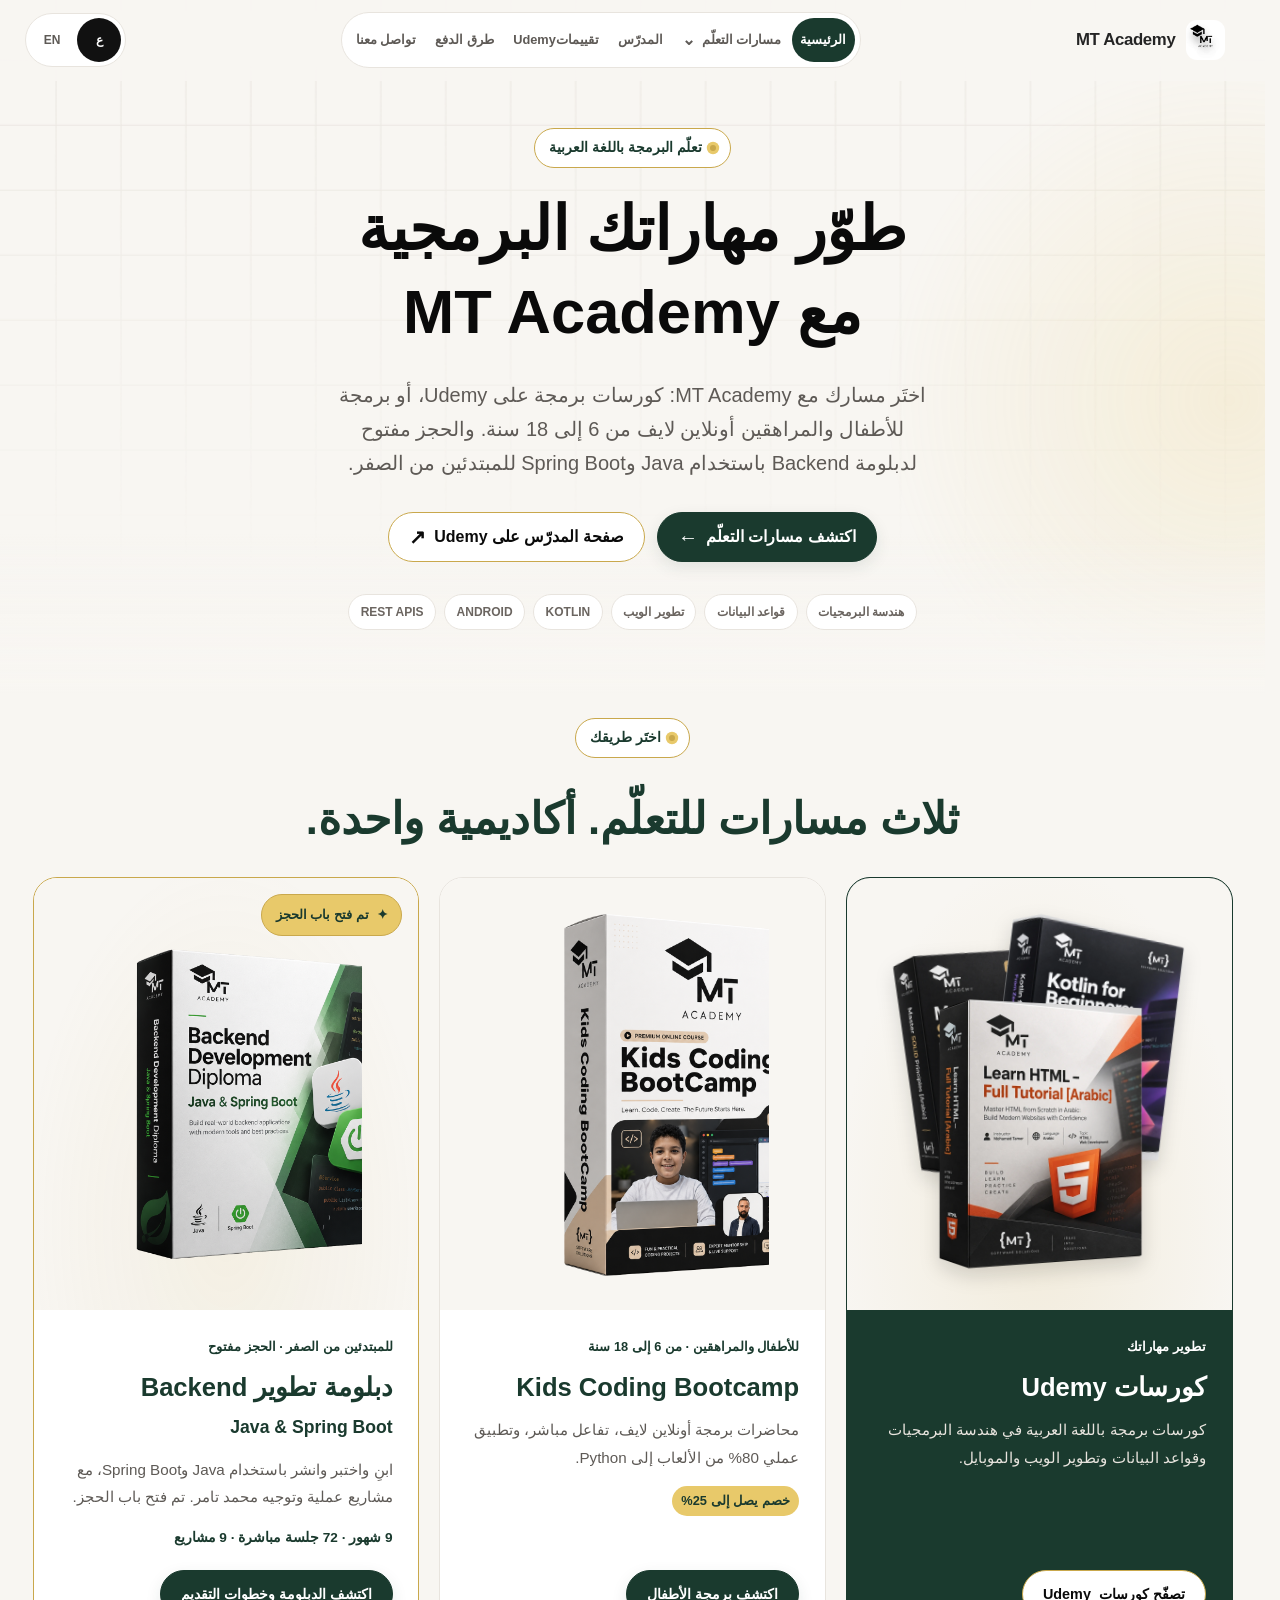
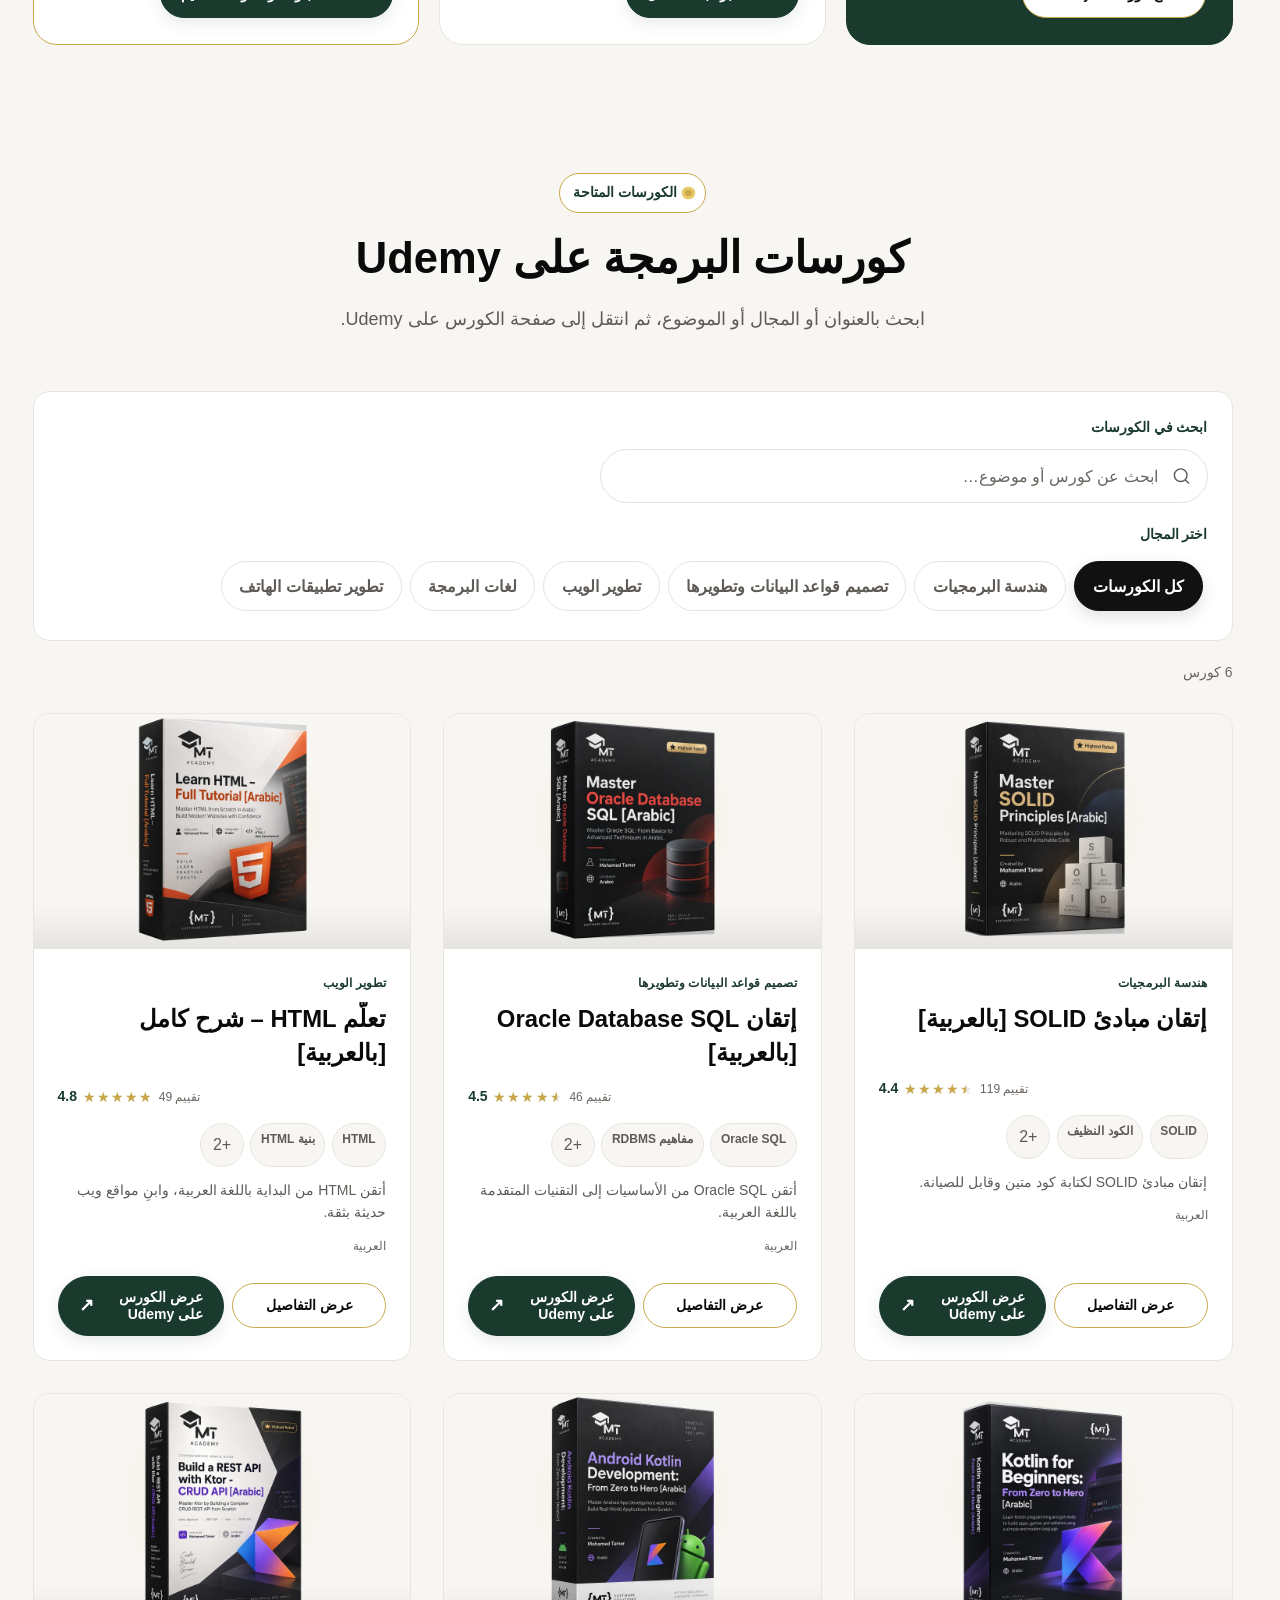
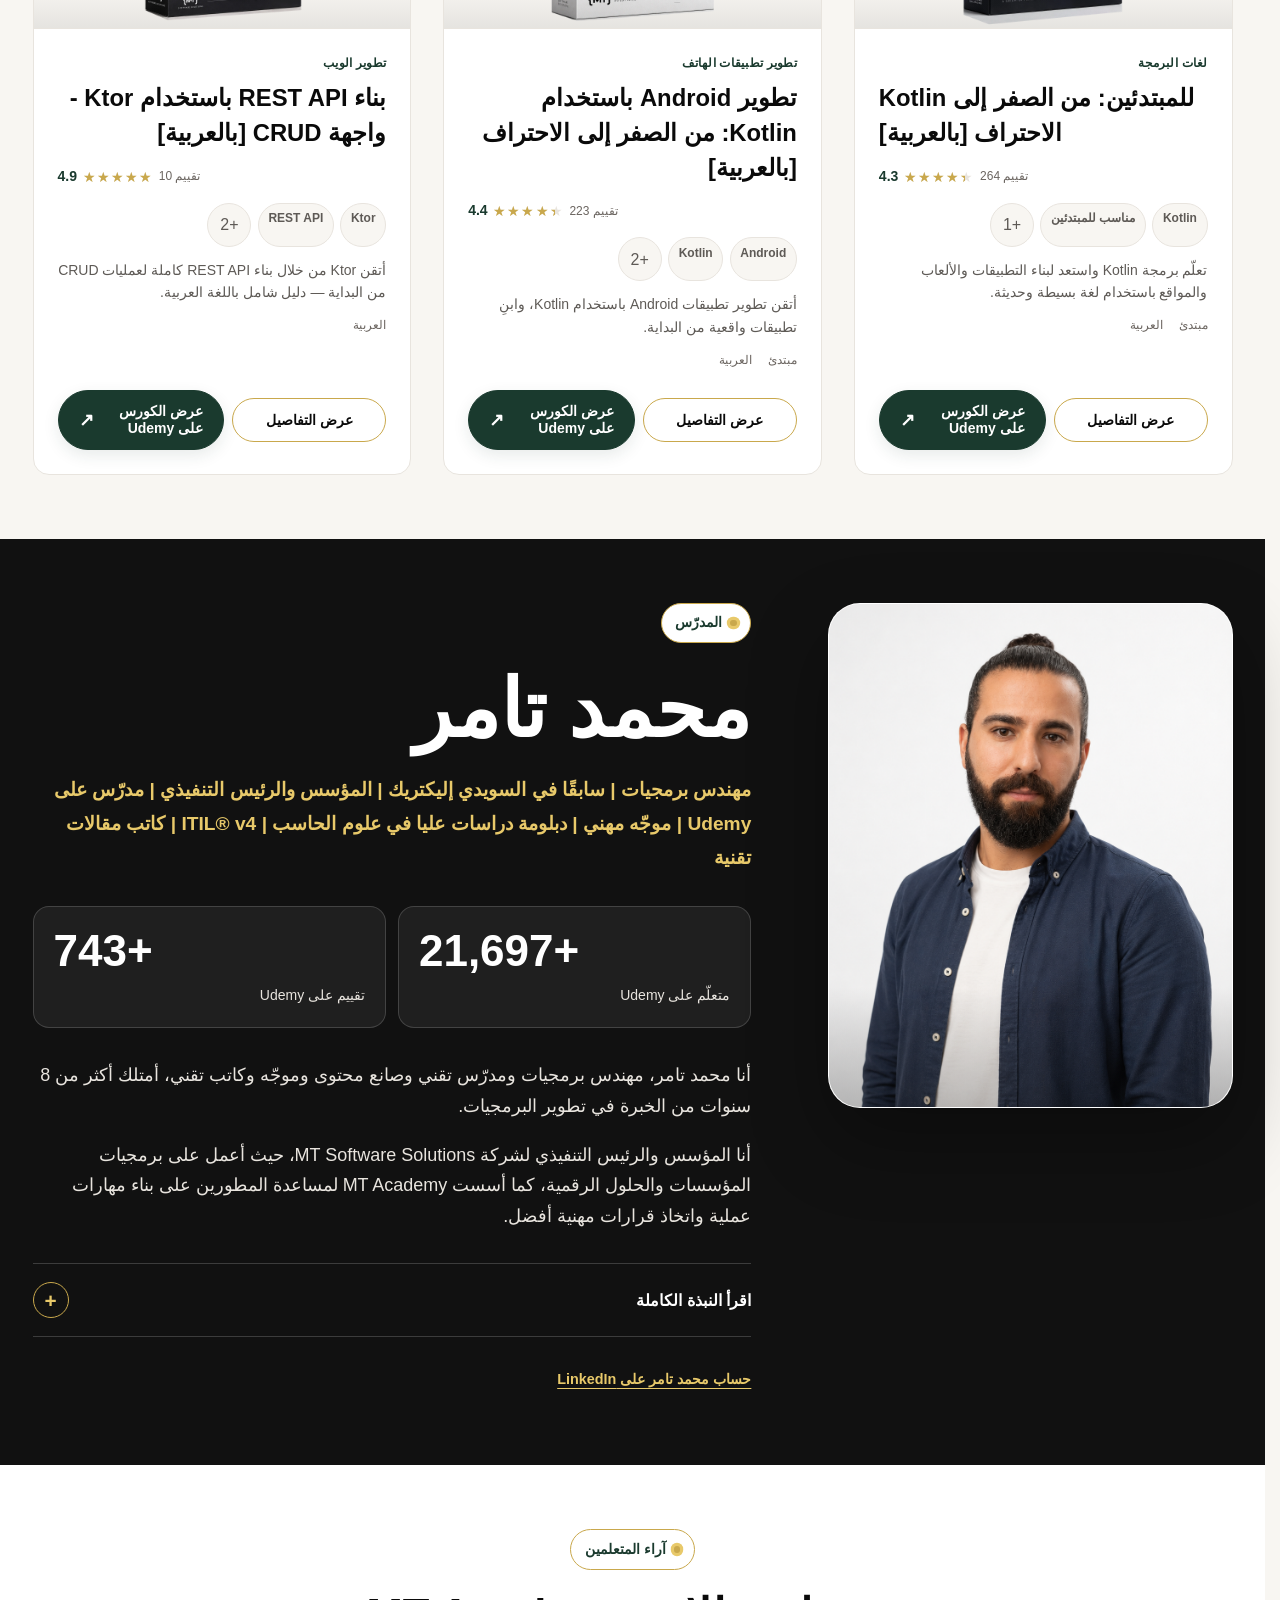
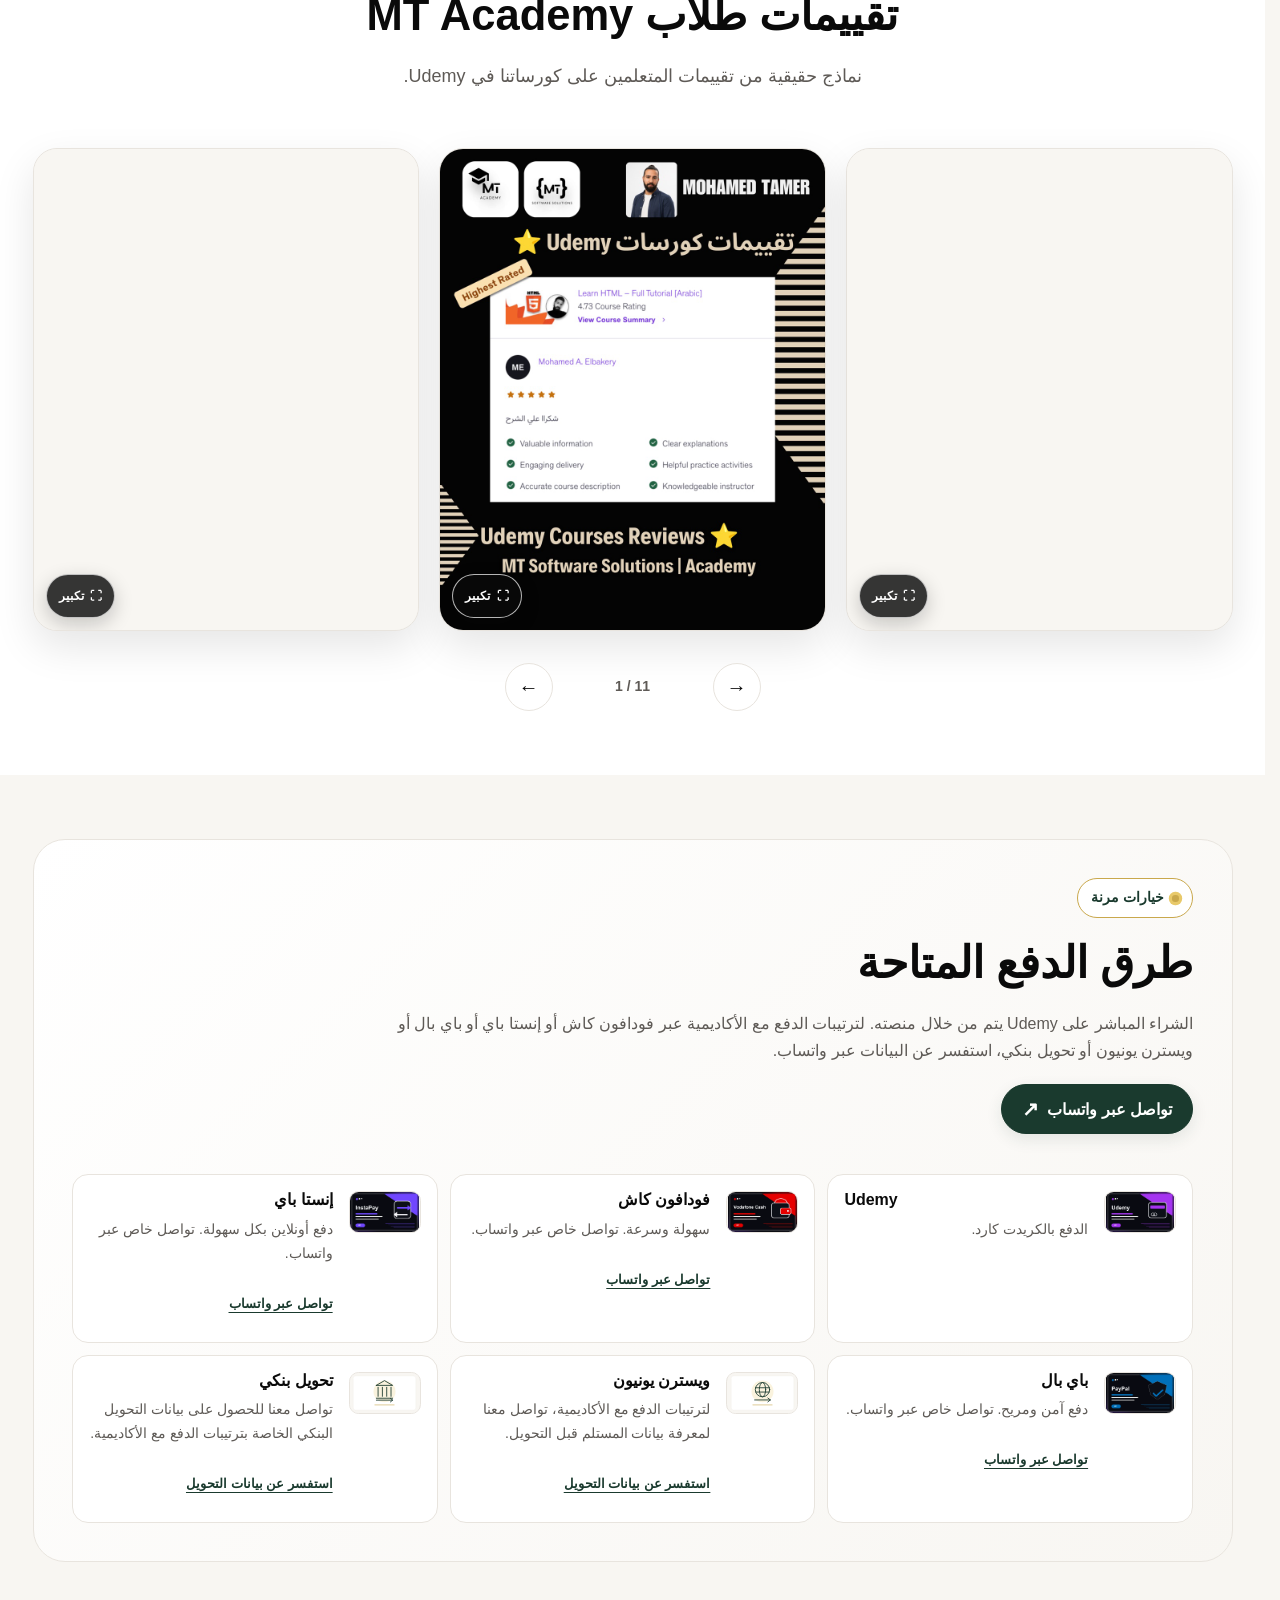
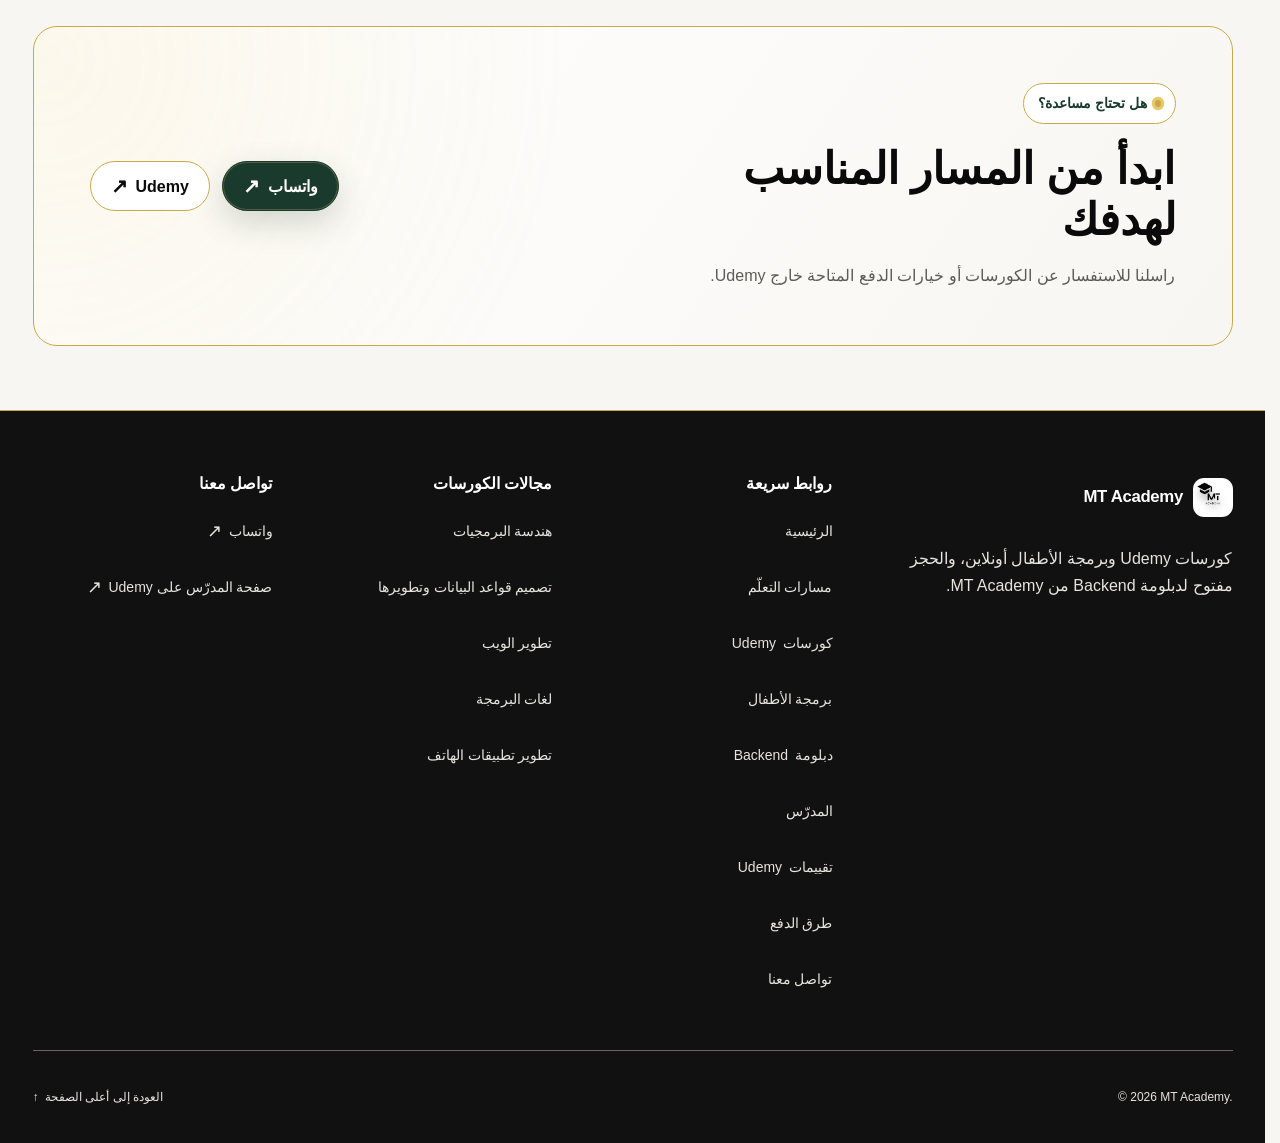
==== commit a61b6cc1: "feat: open Backend diploma registration and add complete application flow - Publish bilingual curric" ====
--- a/index.html
+++ b/index.html
@@ -8,7 +8,7 @@
   <meta name="color-scheme" content="light">
   <title>مسارات تعلّم البرمجة | MT Academy</title>
   <meta name="description"
-    content="اكتشف كورسات Udemy وبرمجة الأطفال أونلاين من MT Academy. وقريبًا دبلومة Backend باستخدام Java وSpring Boot للمبتدئين من الصفر.">
+    content="اكتشف كورسات Udemy وبرمجة الأطفال أونلاين من MT Academy. والحجز مفتوح لدبلومة Backend باستخدام Java وSpring Boot للمبتدئين من الصفر.">
   <link rel="canonical" href="https://mtacademy-courses.github.io/">
   <link rel="alternate" hreflang="ar" href="https://mtacademy-courses.github.io/">
   <link rel="alternate" hreflang="en" href="https://mtacademy-courses.github.io/?lang=en">
@@ -19,7 +19,7 @@
   <meta property="og:site_name" content="MT Academy">
   <meta property="og:title" content="مسارات تعلّم البرمجة | MT Academy">
   <meta property="og:description"
-    content="اكتشف كورسات Udemy وبرمجة الأطفال أونلاين من MT Academy. وقريبًا دبلومة Backend باستخدام Java وSpring Boot للمبتدئين من الصفر.">
+    content="اكتشف كورسات Udemy وبرمجة الأطفال أونلاين من MT Academy. والحجز مفتوح لدبلومة Backend باستخدام Java وSpring Boot للمبتدئين من الصفر.">
   <meta property="og:url" content="https://mtacademy-courses.github.io/">
   <meta property="og:image" content="https://mtacademy-courses.github.io/assets/images/brand/social-preview.png">
   <meta property="og:image:width" content="1200">
@@ -29,7 +29,7 @@
   <meta name="twitter:card" content="summary_large_image">
   <meta name="twitter:title" content="مسارات تعلّم البرمجة | MT Academy">
   <meta name="twitter:description"
-    content="اكتشف كورسات Udemy وبرمجة الأطفال أونلاين من MT Academy. وقريبًا دبلومة Backend باستخدام Java وSpring Boot للمبتدئين من الصفر.">
+    content="اكتشف كورسات Udemy وبرمجة الأطفال أونلاين من MT Academy. والحجز مفتوح لدبلومة Backend باستخدام Java وSpring Boot للمبتدئين من الصفر.">
   <meta name="twitter:image" content="https://mtacademy-courses.github.io/assets/images/brand/social-preview.png">
   <meta name="twitter:image:alt" content="MT Academy — كورسات برمجة باللغة العربية">
 
@@ -108,7 +108,7 @@
 
         <p class="eyebrow" data-config-text="hero.eyebrow">تعلّم البرمجة باللغة العربية</p>
         <h1 id="hero-title" data-config-text="hero.title">طوّر مهاراتك البرمجية مع <bdi class="technical-name" dir="ltr" lang="en">MT Academy</bdi></h1>
-        <p class="hero__description" data-config-text="hero.description">اختَر مسارك مع <bdi class="technical-name" dir="ltr" lang="en">MT Academy</bdi>: كورسات برمجة على <bdi class="technical-name" dir="ltr" lang="en">Udemy</bdi>، أو برمجة للأطفال والمراهقين أونلاين لايف من 6 إلى 18 سنة. وقريبًا دبلومة <bdi class="technical-name" dir="ltr" lang="en">Backend</bdi> باستخدام <bdi class="technical-name" dir="ltr" lang="en">Java</bdi> و<bdi class="technical-name" dir="ltr" lang="en">Spring Boot</bdi> للمبتدئين من الصفر.</p>
+        <p class="hero__description" data-config-text="hero.description">اختَر مسارك مع <bdi class="technical-name" dir="ltr" lang="en">MT Academy</bdi>: كورسات برمجة على <bdi class="technical-name" dir="ltr" lang="en">Udemy</bdi>، أو برمجة للأطفال والمراهقين أونلاين لايف من 6 إلى 18 سنة. والحجز مفتوح لدبلومة <bdi class="technical-name" dir="ltr" lang="en">Backend</bdi> باستخدام <bdi class="technical-name" dir="ltr" lang="en">Java</bdi> و<bdi class="technical-name" dir="ltr" lang="en">Spring Boot</bdi> للمبتدئين من الصفر.</p>
         <div class="hero__actions">
           <a class="button" href="#learning-paths" data-config-href="hero.cta.href">
             <span data-config-text="hero.cta.label">اكتشف مسارات التعلّم</span>
@@ -173,15 +173,15 @@
               </div>
             </div>
           </article>
-          <article class="learning-path learning-path--backend" data-path-status="backend-diploma" data-offering-status="coming-soon">
+          <article class="learning-path learning-path--backend" data-path-status="backend-diploma" data-offering-status="open">
             <div class="learning-path__copy">
-              <span class="coming-soon-badge" data-path-text="backend.status">قريبًا إن شاء الله</span>
-              <span class="learning-path__tag" data-path-text="backend.tag">المسار القادم · للمبتدئين من الصفر</span>
+              <span class="registration-badge" data-path-text="backend.status">تم فتح باب الحجز</span>
+              <span class="learning-path__tag" data-path-text="backend.tag">للمبتدئين من الصفر · الحجز مفتوح</span>
               <h3 data-path-text="backend.title">دبلومة تطوير <bdi class="technical-name" dir="ltr" lang="en">Backend</bdi></h3>
               <p class="learning-path__technologies" dir="ltr">Java &amp; Spring Boot</p>
-              <p data-path-text="backend.description">تطبيق عملي، مشاريع، متابعة ومراجعة للكود مع بشمهندس محمد تامر. الحجز قريبًا.</p>
-              <p class="learning-path__facts" data-path-text="backend.facts">9 شهور · 72 جلسة · 9 مشاريع عملية</p>
-              <a class="button" href="/backend-development-diploma/" data-path-href="backend-diploma" data-path-text="backend.cta">اكتشف تفاصيل الدبلومة</a>
+              <p data-path-text="backend.description">ابنِ واختبر وانشر باستخدام <bdi class="technical-name" dir="ltr" lang="en">Java</bdi> و<bdi class="technical-name" dir="ltr" lang="en">Spring Boot</bdi>، مع مشاريع عملية وتوجيه محمد تامر. تم فتح باب الحجز.</p>
+              <p class="learning-path__facts" data-path-text="backend.facts">9 شهور · 72 جلسة مباشرة · 9 مشاريع</p>
+              <a class="button" href="/backend-development-diploma/" data-path-href="backend-diploma" data-path-text="backend.cta">اكتشف الدبلومة وخطوات التقديم</a>
             </div>
             <div class="learning-path__visual learning-path__visual--backend">
               <div class="backend-box-stage" style="--box-aspect: 990 / 1160; --box-width: 126.66666666666666%; --box-left: -15.555555555555555%; --box-top: -3.189655172413793%"><img src="/assets/images/backend/backend-development-diploma-box.webp" width="1254" height="1254" alt="غلاف دبلومة تطوير Backend باستخدام Java وSpring Boot من MT Academy" data-path-image="backend-diploma" decoding="async" loading="lazy"></div>
@@ -461,7 +461,7 @@
             width="1000" height="1000" alt="" loading="lazy">
           <span class="brand__name" data-config-text="brandName">MT Academy</span>
         </a>
-        <p data-config-text="footer.statement">كورسات <bdi class="technical-name" dir="ltr" lang="en">Udemy</bdi> وبرمجة الأطفال أونلاين، وقريبًا دبلومة <bdi class="technical-name" dir="ltr" lang="en">Backend</bdi> من <bdi class="technical-name" dir="ltr" lang="en">MT Academy</bdi>.</p>
+        <p data-config-text="footer.statement">كورسات <bdi class="technical-name" dir="ltr" lang="en">Udemy</bdi> وبرمجة الأطفال أونلاين، والحجز مفتوح لدبلومة <bdi class="technical-name" dir="ltr" lang="en">Backend</bdi> من <bdi class="technical-name" dir="ltr" lang="en">MT Academy</bdi>.</p>
       </div>
 
       <nav class="footer-column" aria-labelledby="footer-nav-title">
--- a/assets/css/styles.css
+++ b/assets/css/styles.css
@@ -3328,10 +3328,10 @@
 }
 
 /* Coming-soon status stays visible while the third path shares the same layout. */
-.coming-soon-badge { display: inline-flex; align-items: center; gap: .5rem; padding: .55rem .85rem; border: 1px solid var(--gold); border-radius: var(--radius-pill); background: var(--gold-light); color: var(--green); font-size: .8rem; font-weight: 850; }
-.coming-soon-badge::before { content: '✦'; }
+.registration-badge { display: inline-flex; align-items: center; gap: .5rem; padding: .55rem .85rem; border: 1px solid var(--gold); border-radius: var(--radius-pill); background: var(--gold-light); color: var(--green); font-size: .8rem; font-weight: 850; }
+.registration-badge::before { content: '✦'; }
 .learning-path--backend { border-color: var(--gold); }
-.learning-path--backend .coming-soon-badge { position: absolute; inset-block-start: 1rem; inset-inline-start: 1rem; z-index: 1; }
+.learning-path--backend .registration-badge { position: absolute; inset-block-start: 1rem; inset-inline-start: 1rem; z-index: 1; }
 .learning-path--backend .learning-path__technologies { margin-block: -.25rem .75rem; color: var(--green); font-size: 1.1rem; font-weight: 800; text-align: start; }
 .learning-path--backend .learning-path__facts { color: var(--green); font-size: .85rem; font-weight: 750; margin-block-end: 1.25rem; }
 .learning-path__visual--backend { padding: 2.75rem 1.5rem 1.5rem; background: radial-gradient(ellipse at 50% 80%, #c9a84c18, transparent 75%), var(--background); }
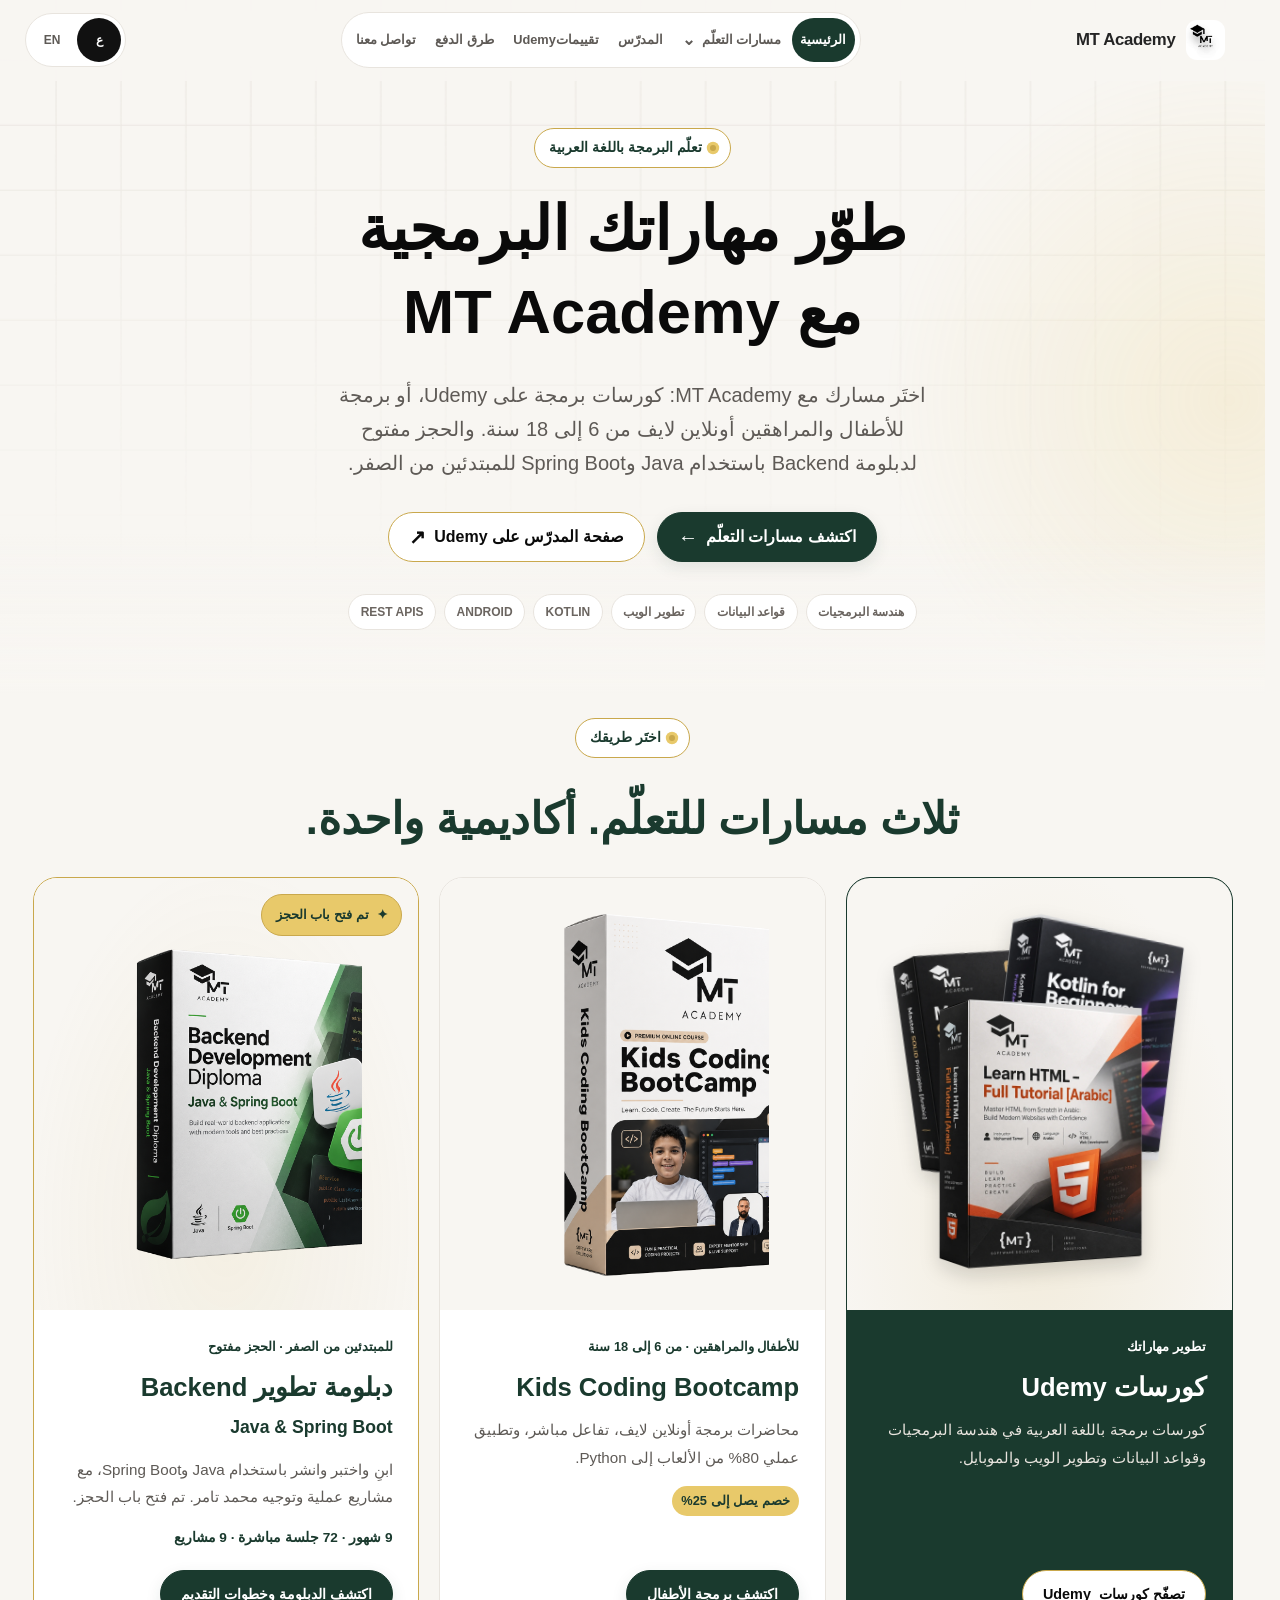
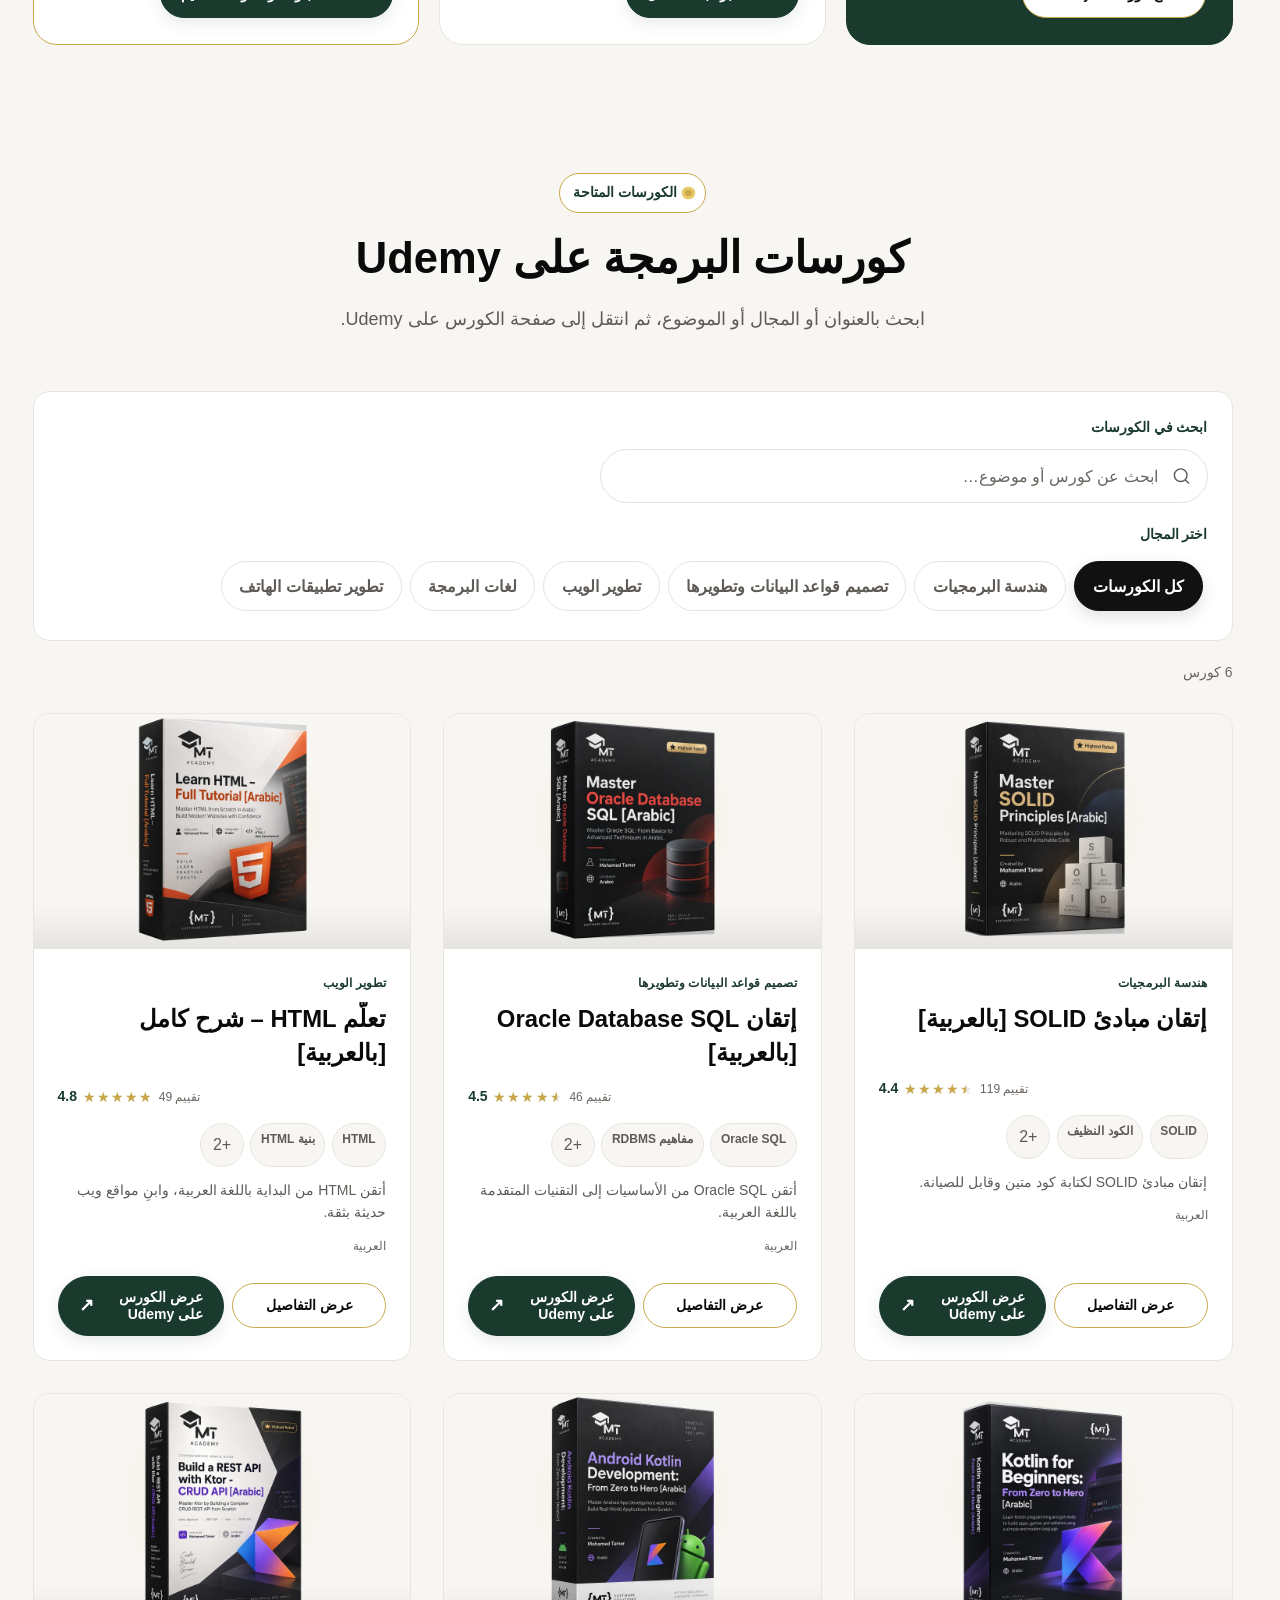
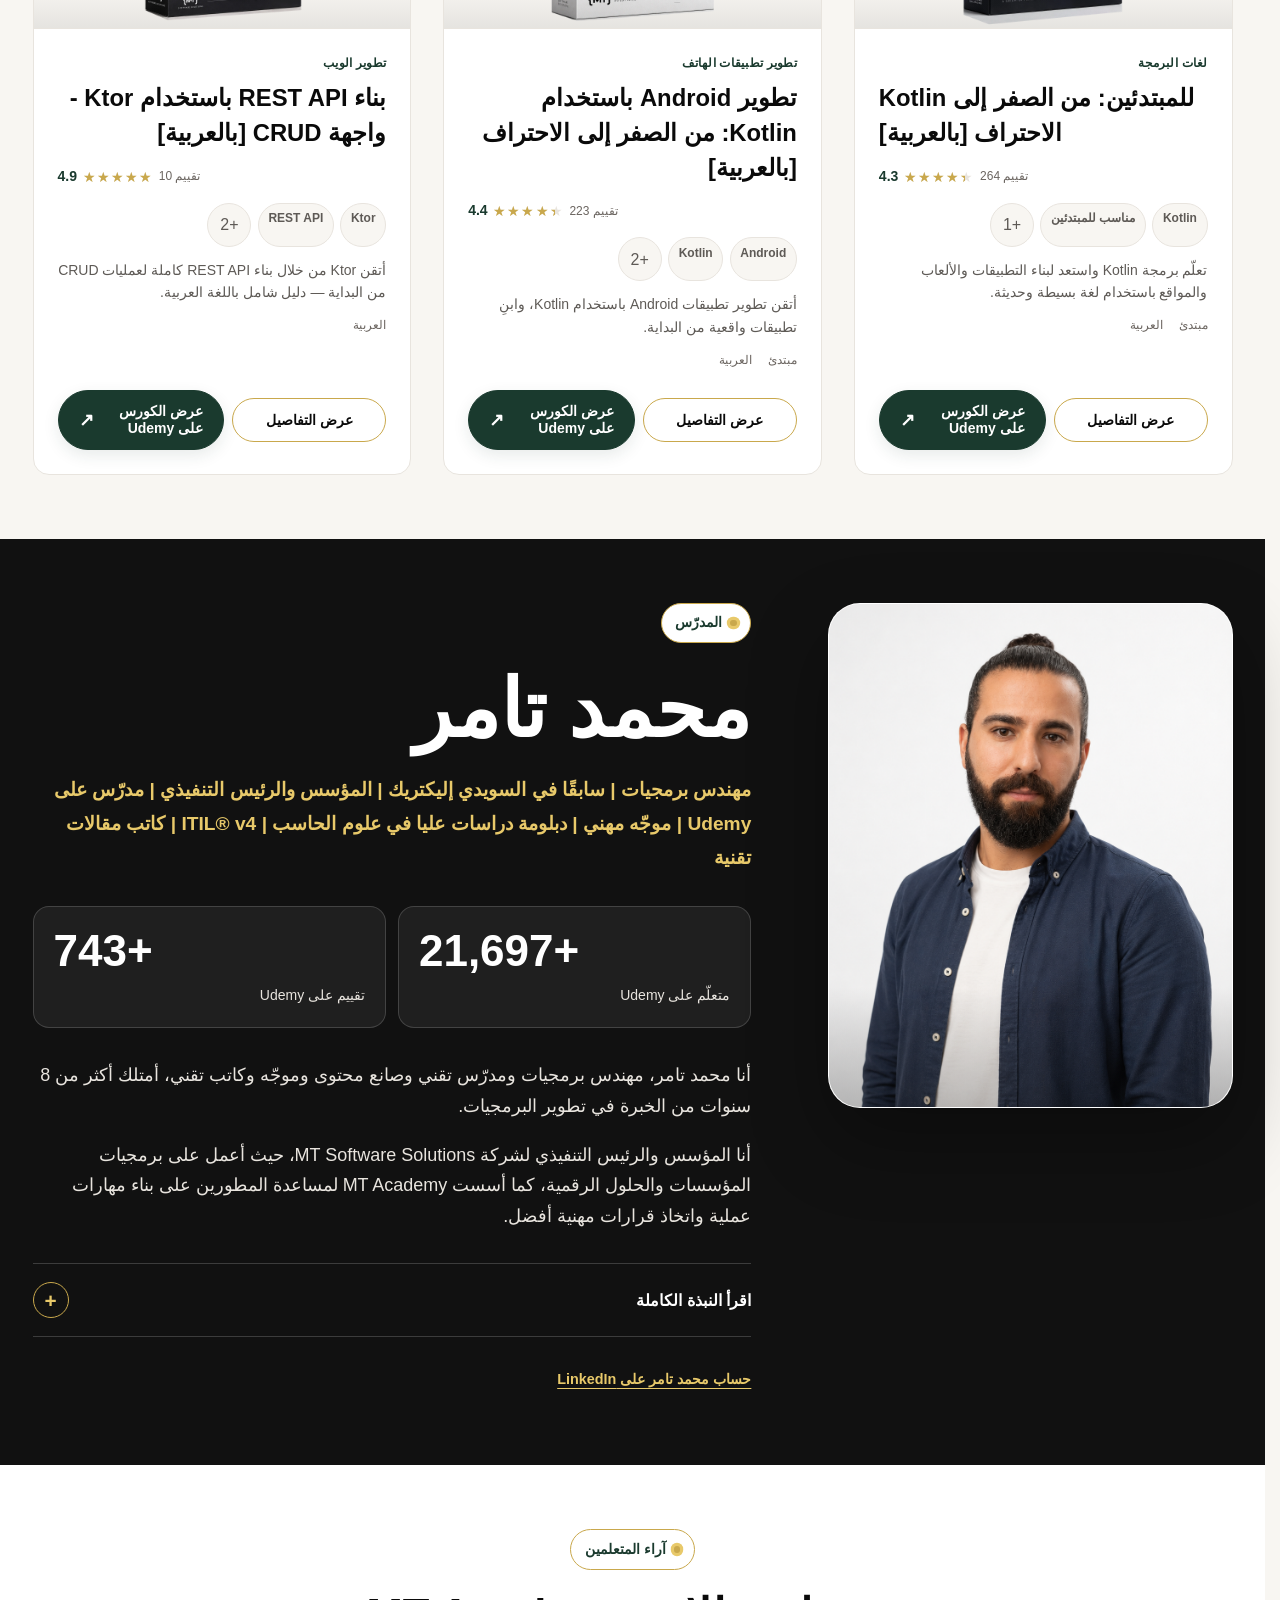
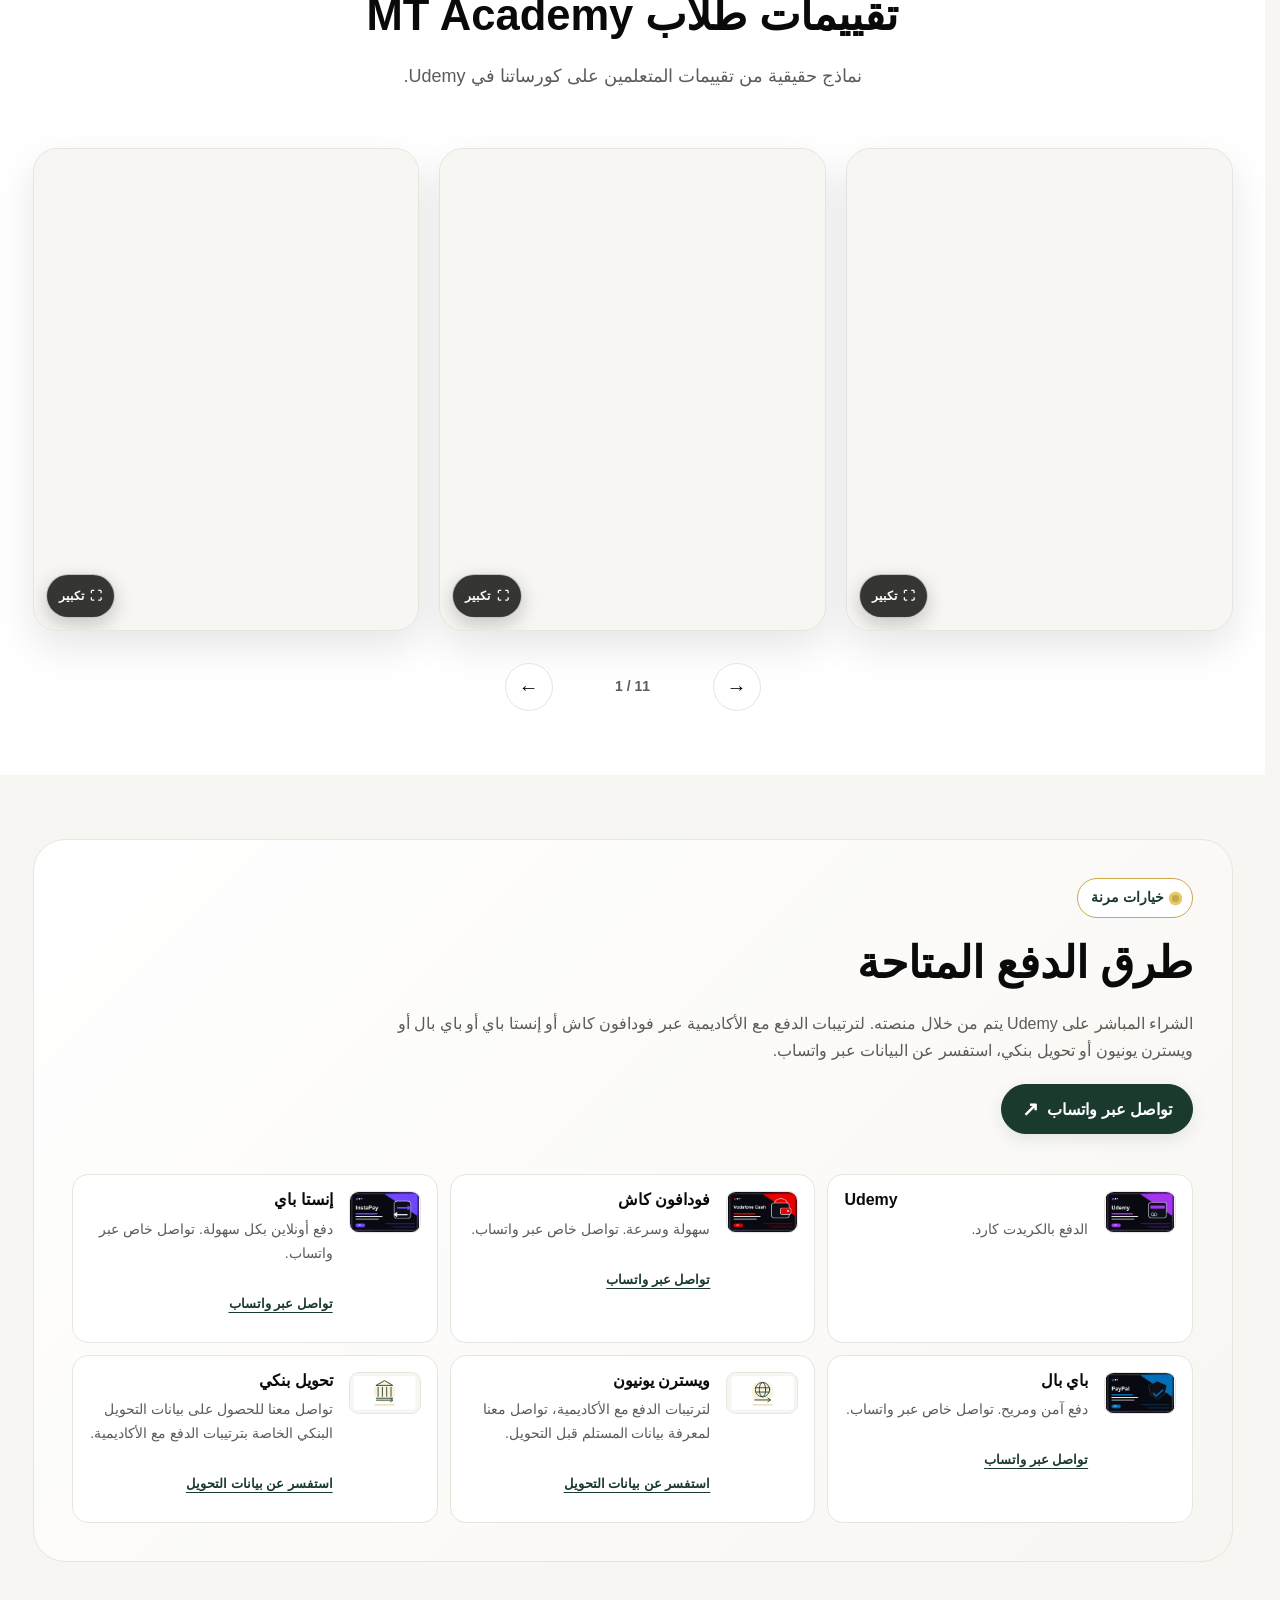
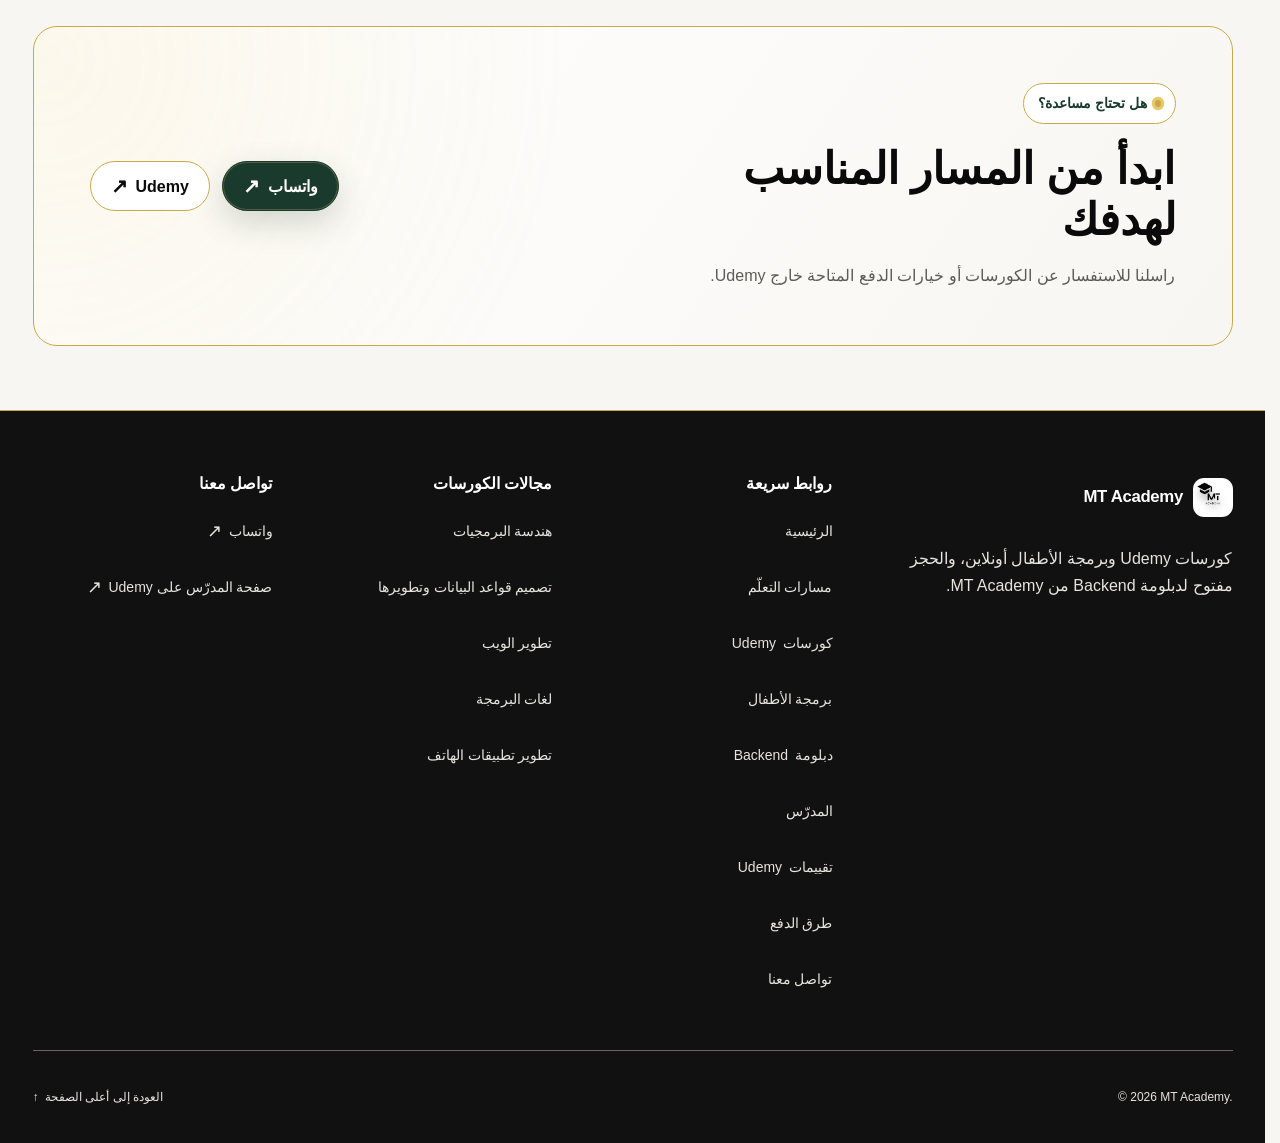
==== commit 4f23e994: "feat(promotion): reactivate 30% off campaign for November 2026" ====
--- a/index.html
+++ b/index.html
@@ -202,7 +202,7 @@
         <section class="promotion-panel" data-promotion aria-labelledby="promotion-title" hidden>
           <div class="promotion-panel__glow" aria-hidden="true"></div>
           <div class="promotion-panel__offer">
-            <p class="promotion-panel__label" data-config-text="promotion.offerLabel">عرض أكتوبر لفترة محدودة</p>
+            <p class="promotion-panel__label" data-config-text="promotion.offerLabel">عرض نوفمبر لفترة محدودة</p>
             <p class="promotion-panel__discount" aria-hidden="true">
               <strong data-promotion-discount dir="ltr"></strong>
             </p>
@@ -211,7 +211,7 @@
           <div class="promotion-panel__message">
             <h2 id="promotion-title" data-config-text="promotion.headline">عرض على كورسات Udemy المتاحة</h2>
             <p data-config-text="promotion.supportingText">
-              اختَر الكورس المناسب وابدأ تطوير مهاراتك قبل انتهاء عرض أكتوبر.
+              اختَر الكورس المناسب وابدأ تطوير مهاراتك قبل انتهاء عرض نوفمبر.
             </p>
           </div>
 
@@ -244,7 +244,7 @@
               <span class="button__arrow" aria-hidden="true">↓</span>
             </a>
             <p class="promotion-panel__validity" data-config-text="promotion.validityText">
-              عرض أكتوبر متاح لفترة محدودة.
+              عرض نوفمبر متاح لفترة محدودة.
             </p>
             <p class="promotion-panel__clarification" data-config-text="promotion.linkClarification">
               اختر الكورس المناسب واستخدم خيار التسجيل المتاح لمعرفة التفاصيل.
@@ -497,8 +497,8 @@
   </footer>
 
   <button class="promotion-flag" type="button" data-promotion-flag
-    aria-label="فتح تفاصيل عرض أكتوبر" hidden>
-    <span class="promotion-flag__label" data-config-text="promotion.floatingLabel">عرض أكتوبر</span>
+    aria-label="فتح تفاصيل عرض نوفمبر" hidden>
+    <span class="promotion-flag__label" data-config-text="promotion.floatingLabel">عرض نوفمبر</span>
     <time class="promotion-flag__countdown" data-promotion-countdown aria-hidden="true">
       <span class="promotion-flag__unit">
         <strong data-countdown-value="days"></strong>
@@ -523,7 +523,7 @@
     aria-describedby="promotion-dialog-description promotion-dialog-validity" aria-hidden="true" inert hidden>
     <div class="promotion-dialog__surface">
       <button class="promotion-dialog__close" id="promotion-dialog-close" type="button"
-        aria-label="إغلاق عرض أكتوبر">×</button>
+        aria-label="إغلاق عرض نوفمبر">×</button>
       <div class="language-switcher language-switcher--promotion" data-language-switcher role="group"
         aria-label="اختيار اللغة">
         <button class="language-switcher__option is-active" type="button" data-language-option="ar"
@@ -531,7 +531,7 @@
         <button class="language-switcher__option" type="button" data-language-option="en" aria-label="English"
           aria-pressed="false" lang="en">EN</button>
       </div>
-      <p class="promotion-dialog__label" data-config-text="promotion.offerLabel">عرض أكتوبر لفترة محدودة</p>
+      <p class="promotion-dialog__label" data-config-text="promotion.offerLabel">عرض نوفمبر لفترة محدودة</p>
       <p class="promotion-dialog__discount" aria-hidden="true">
         <strong data-promotion-discount dir="ltr"></strong>
       </p>
@@ -540,7 +540,7 @@
       </h2>
       <p class="promotion-dialog__description" id="promotion-dialog-description"
         data-config-text="promotion.popupSupportingText">
-        ابدأ رحلتك التعليمية الآن قبل انتهاء عرض أكتوبر.
+        ابدأ رحلتك التعليمية الآن قبل انتهاء عرض نوفمبر.
       </p>
       <div class="promotion-dialog__countdown">
         <p id="promotion-dialog-countdown-label" data-config-text="promotion.countdownIntro">
@@ -572,7 +572,7 @@
         <span class="button__arrow" aria-hidden="true">↓</span>
       </a>
       <p class="promotion-dialog__validity" id="promotion-dialog-validity"
-        data-config-text="promotion.validityText">عرض أكتوبر متاح لفترة محدودة.</p>
+        data-config-text="promotion.validityText">عرض نوفمبر متاح لفترة محدودة.</p>
       <p class="promotion-dialog__clarification" data-config-text="promotion.linkClarification">
         اختر الكورس المناسب واستخدم خيار التسجيل المتاح لمعرفة التفاصيل.
       </p>
